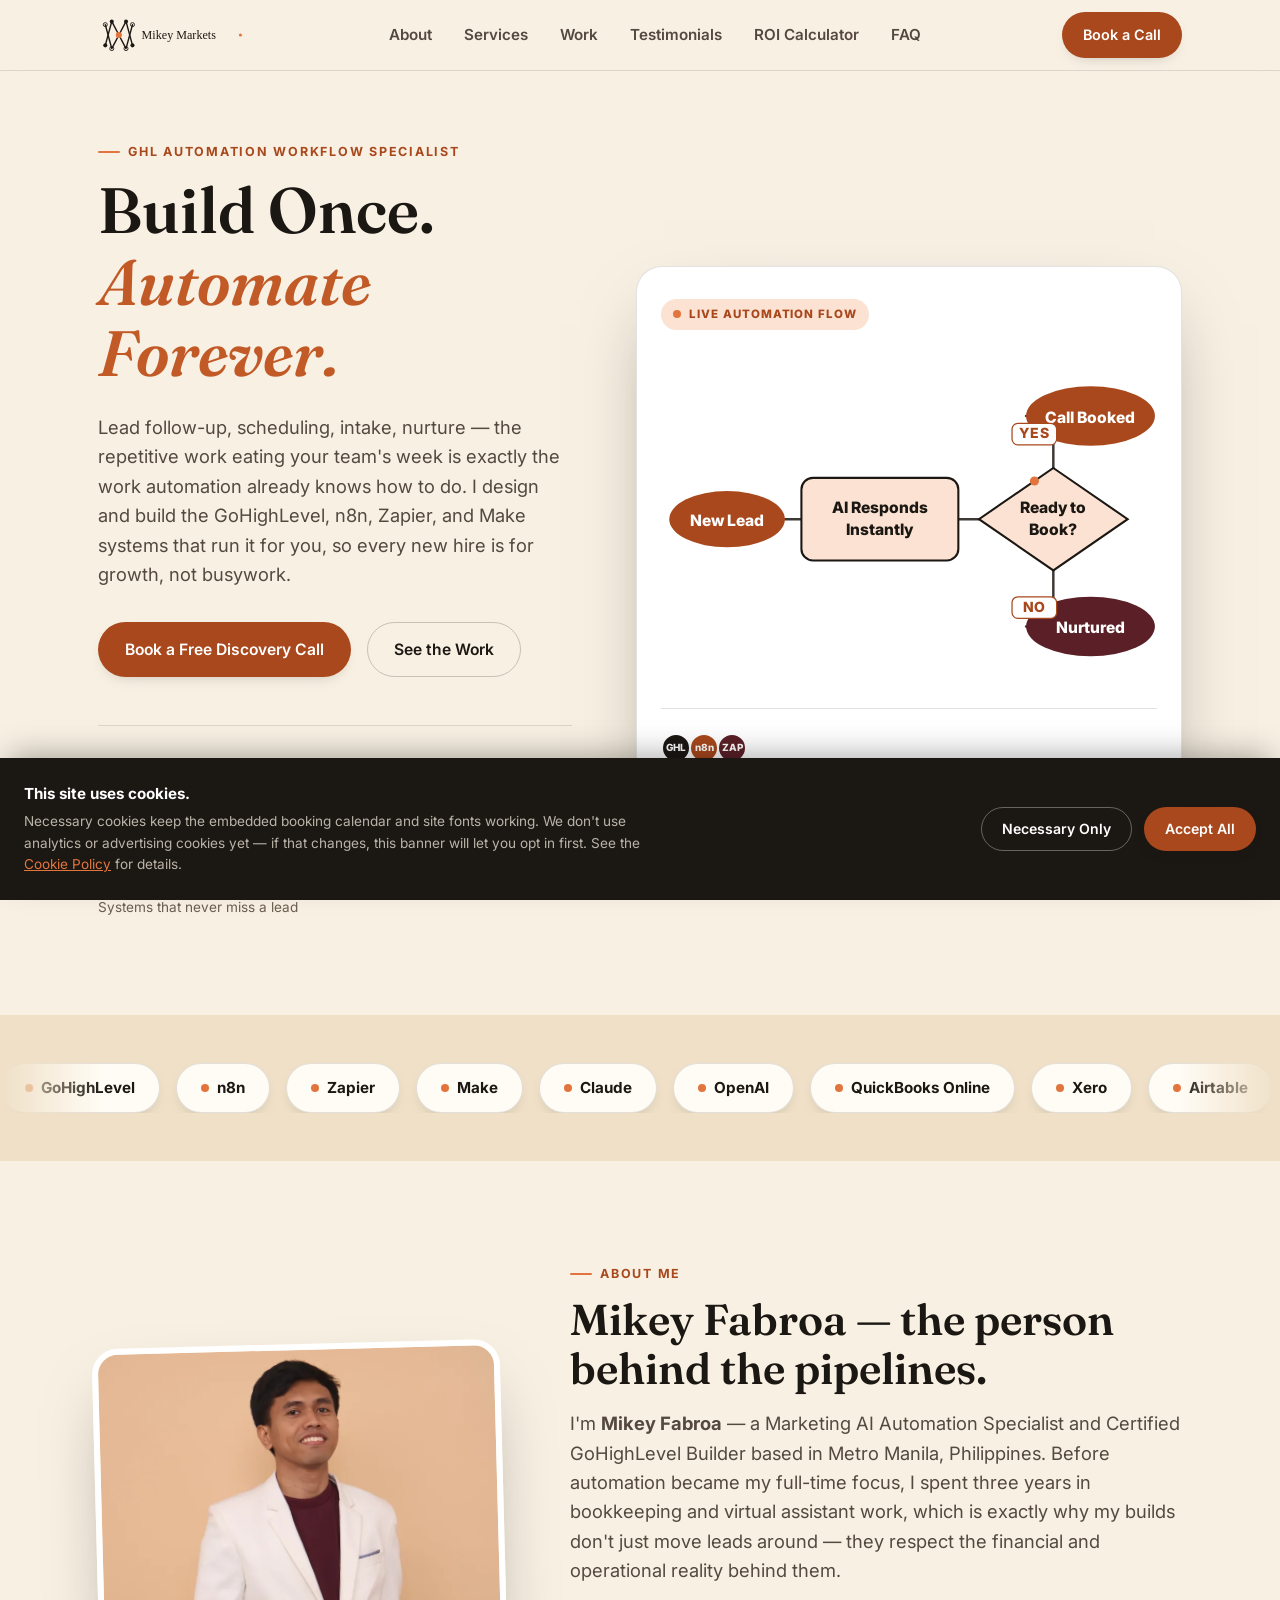
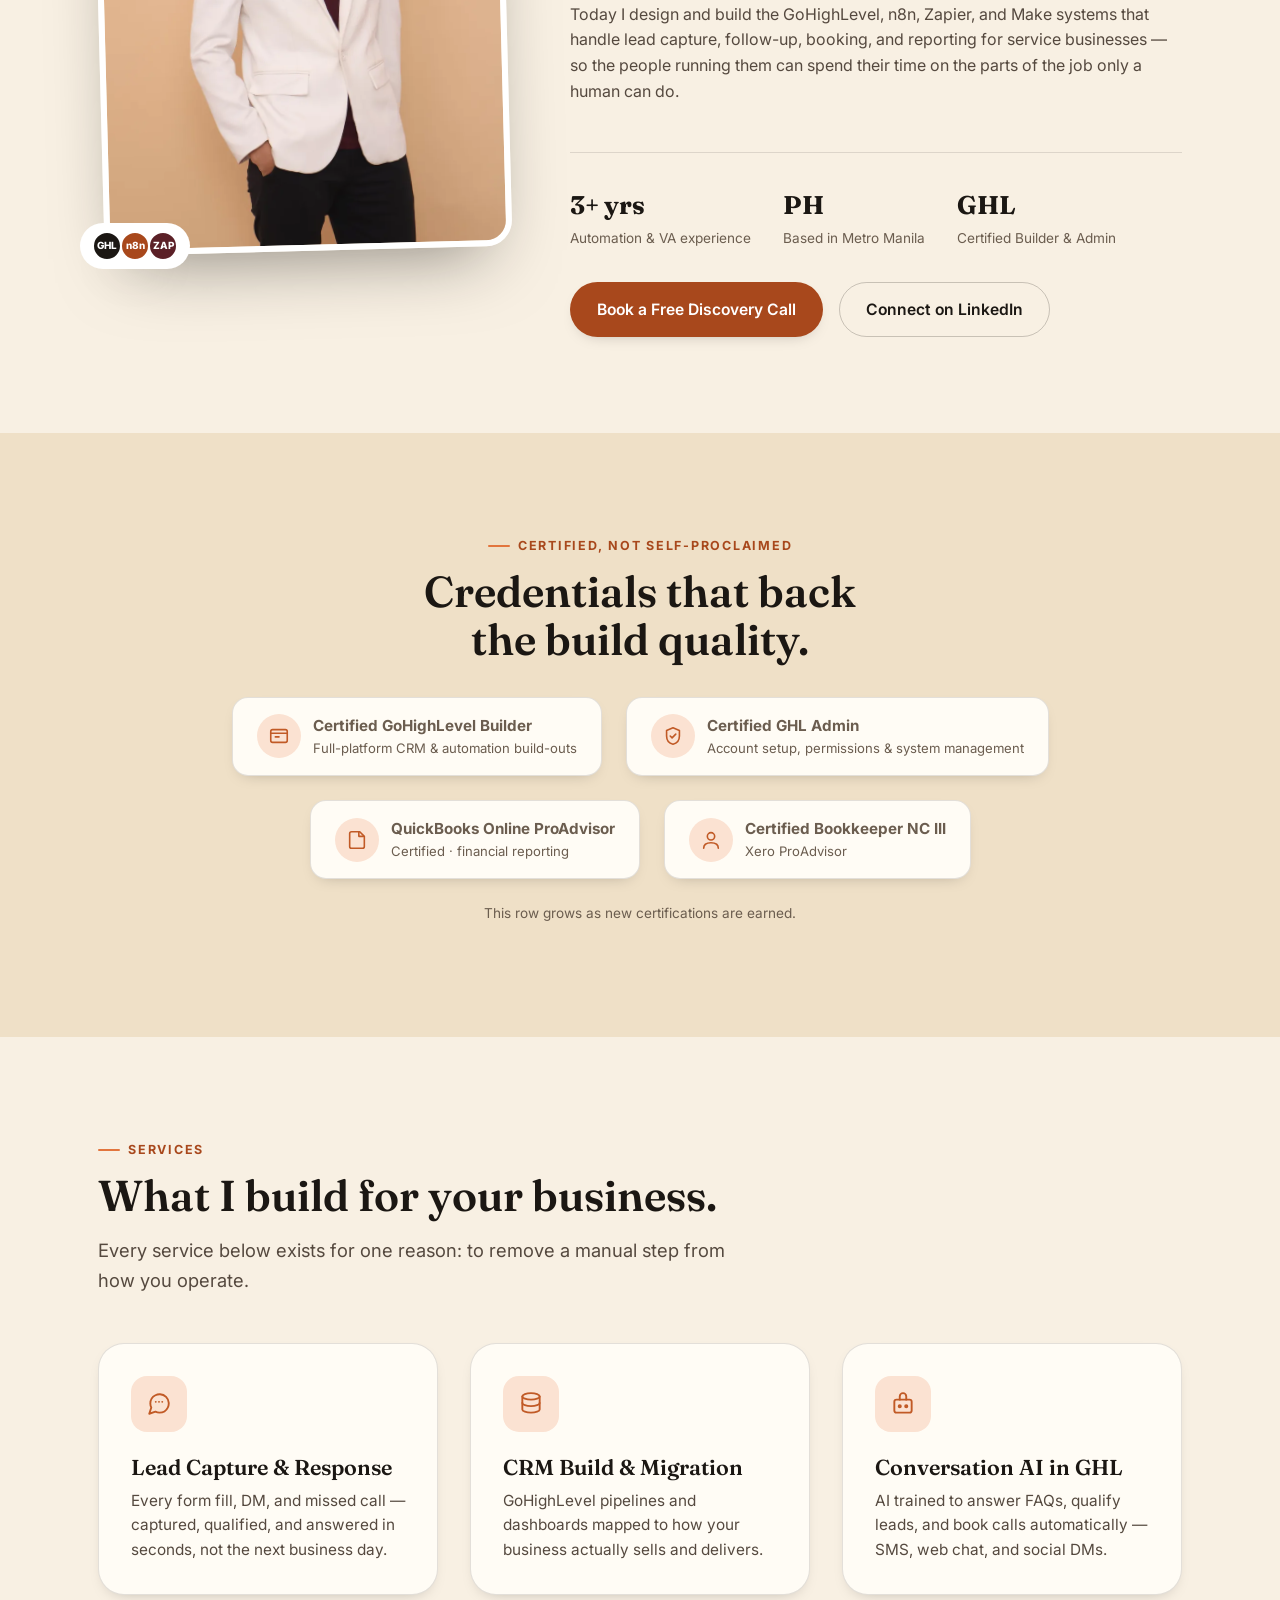
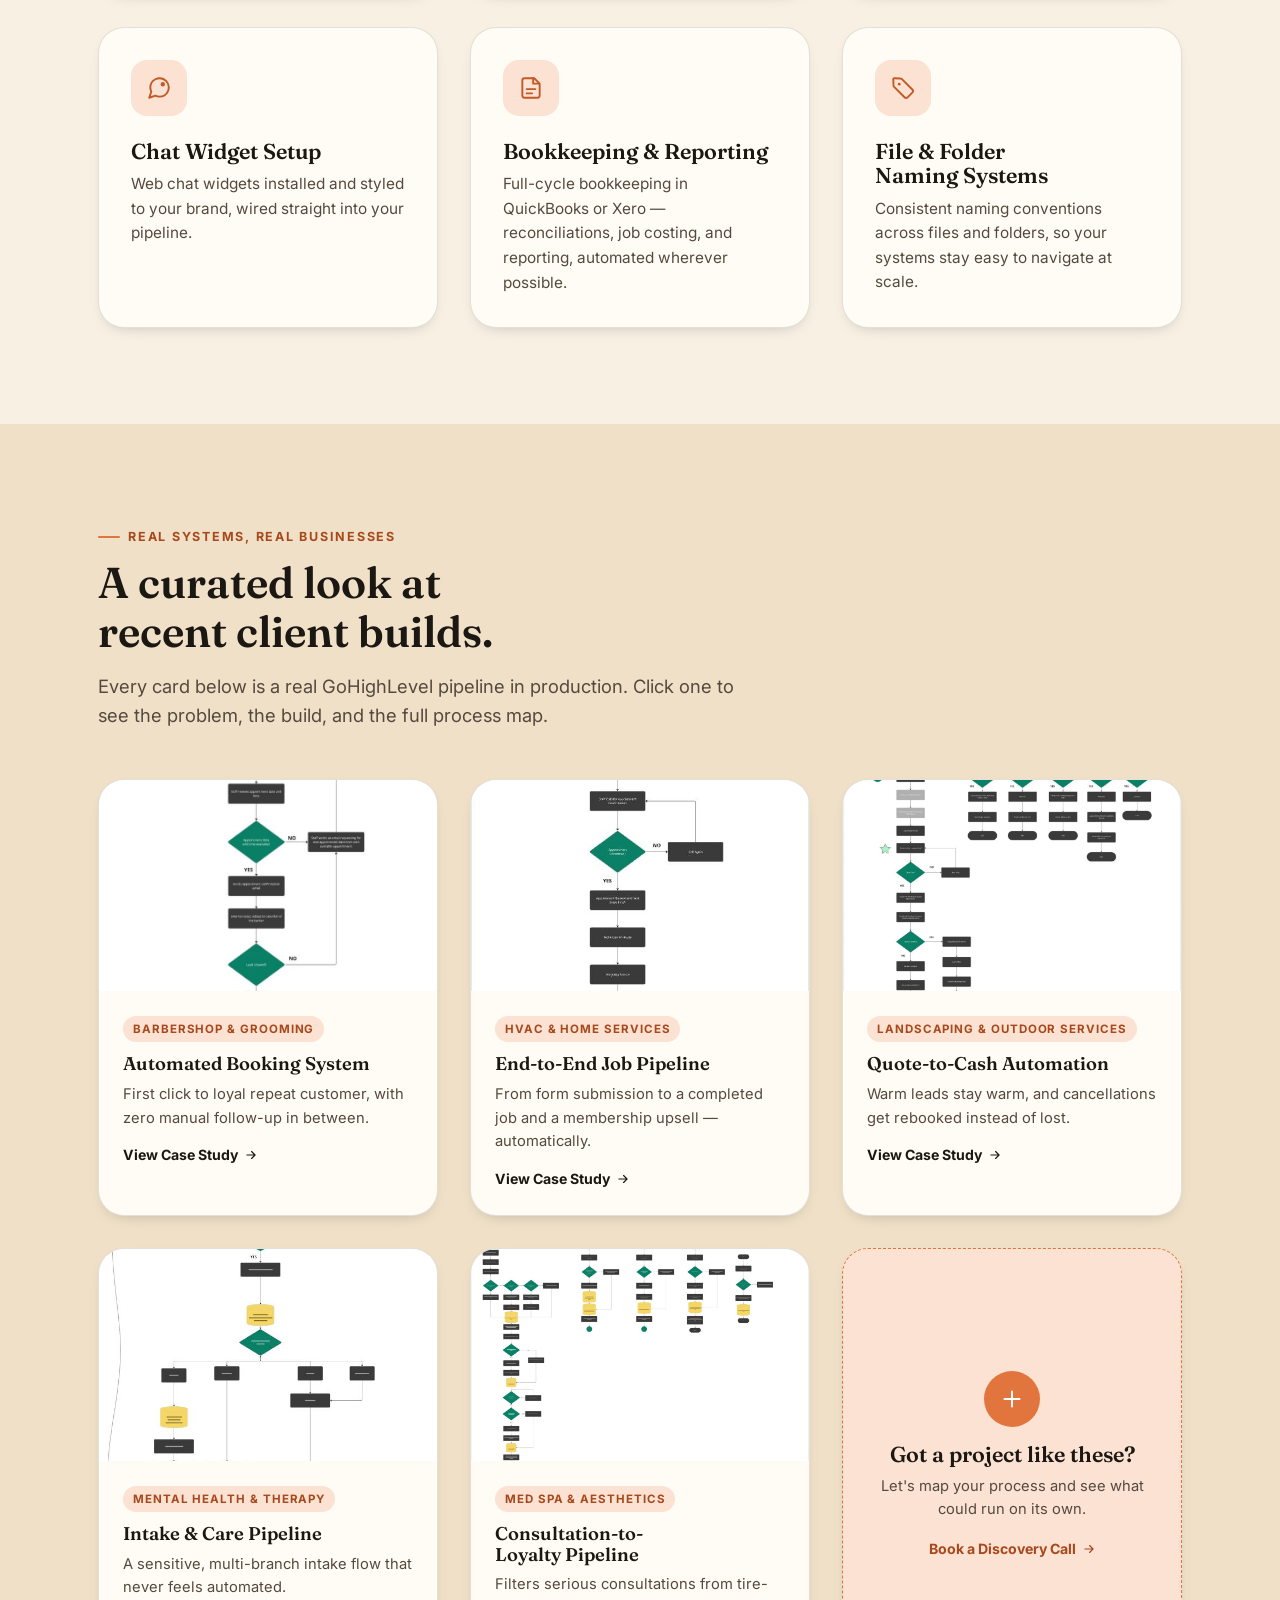
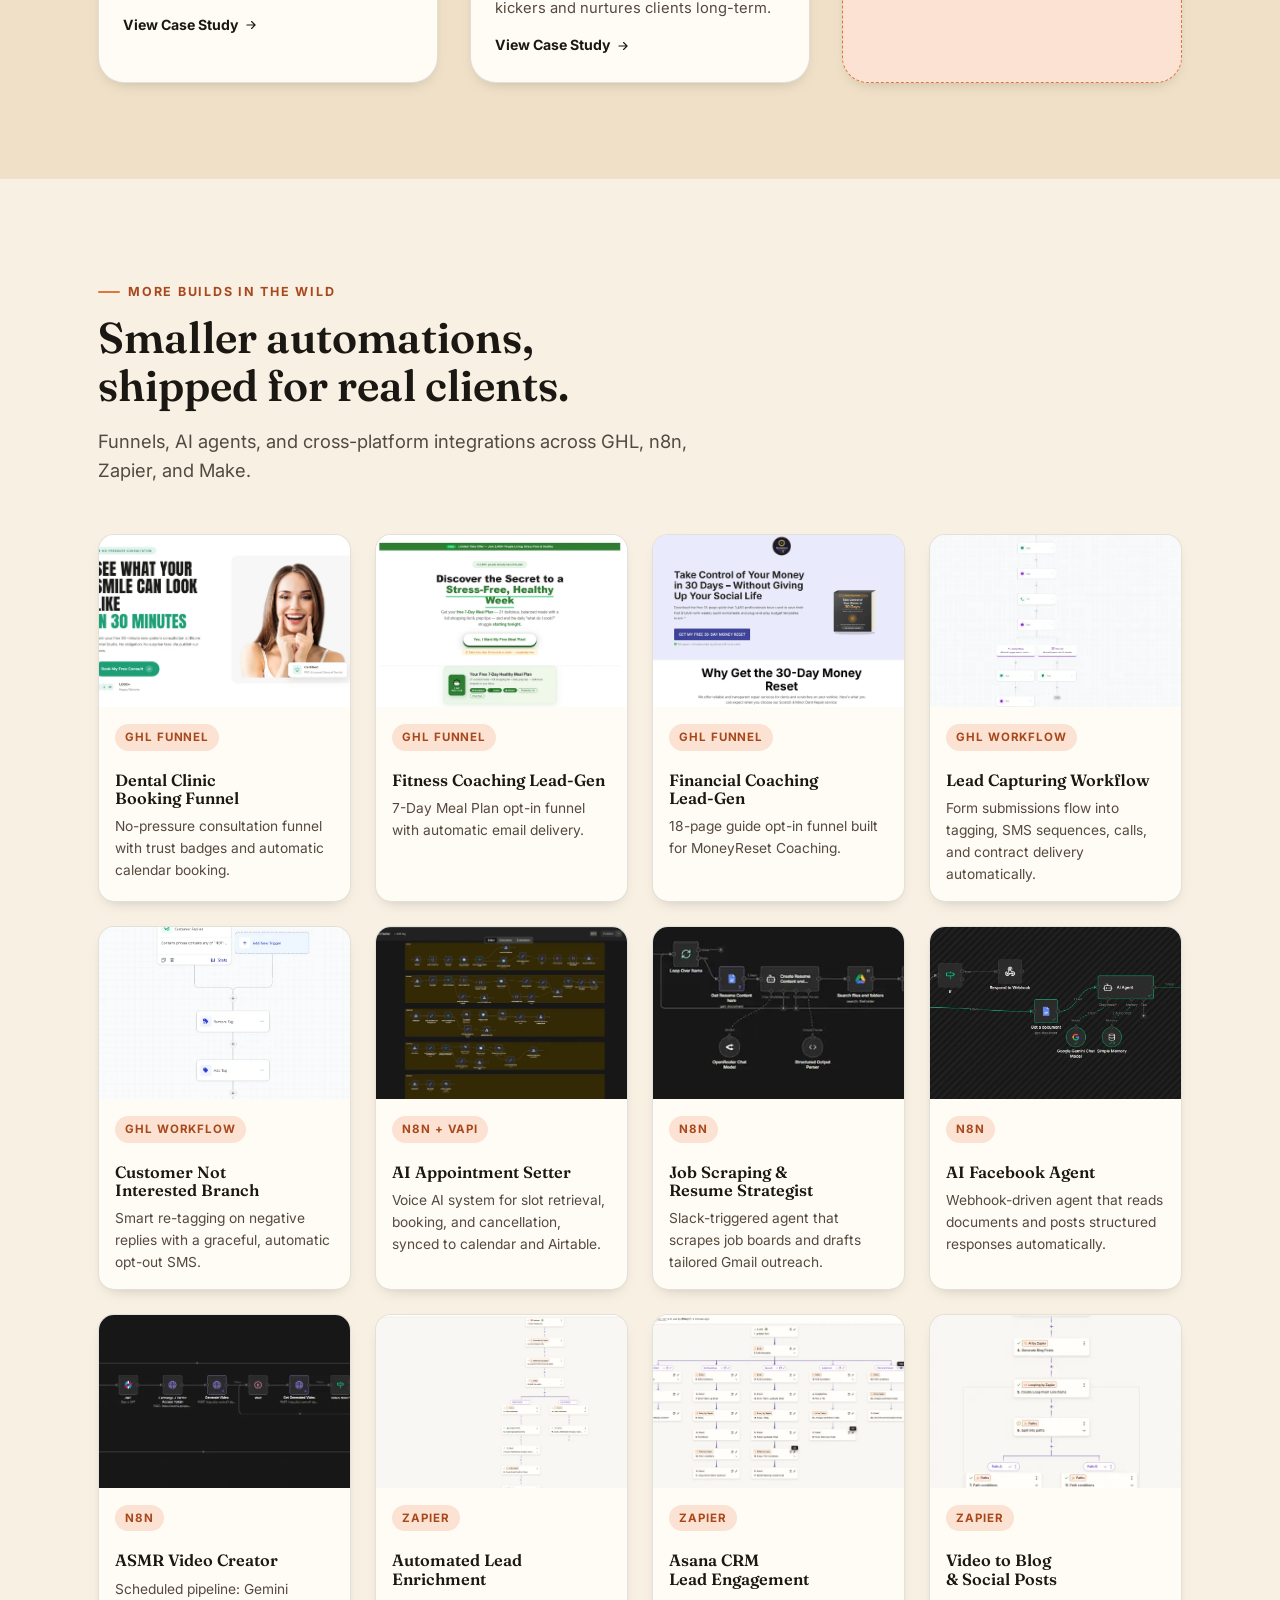
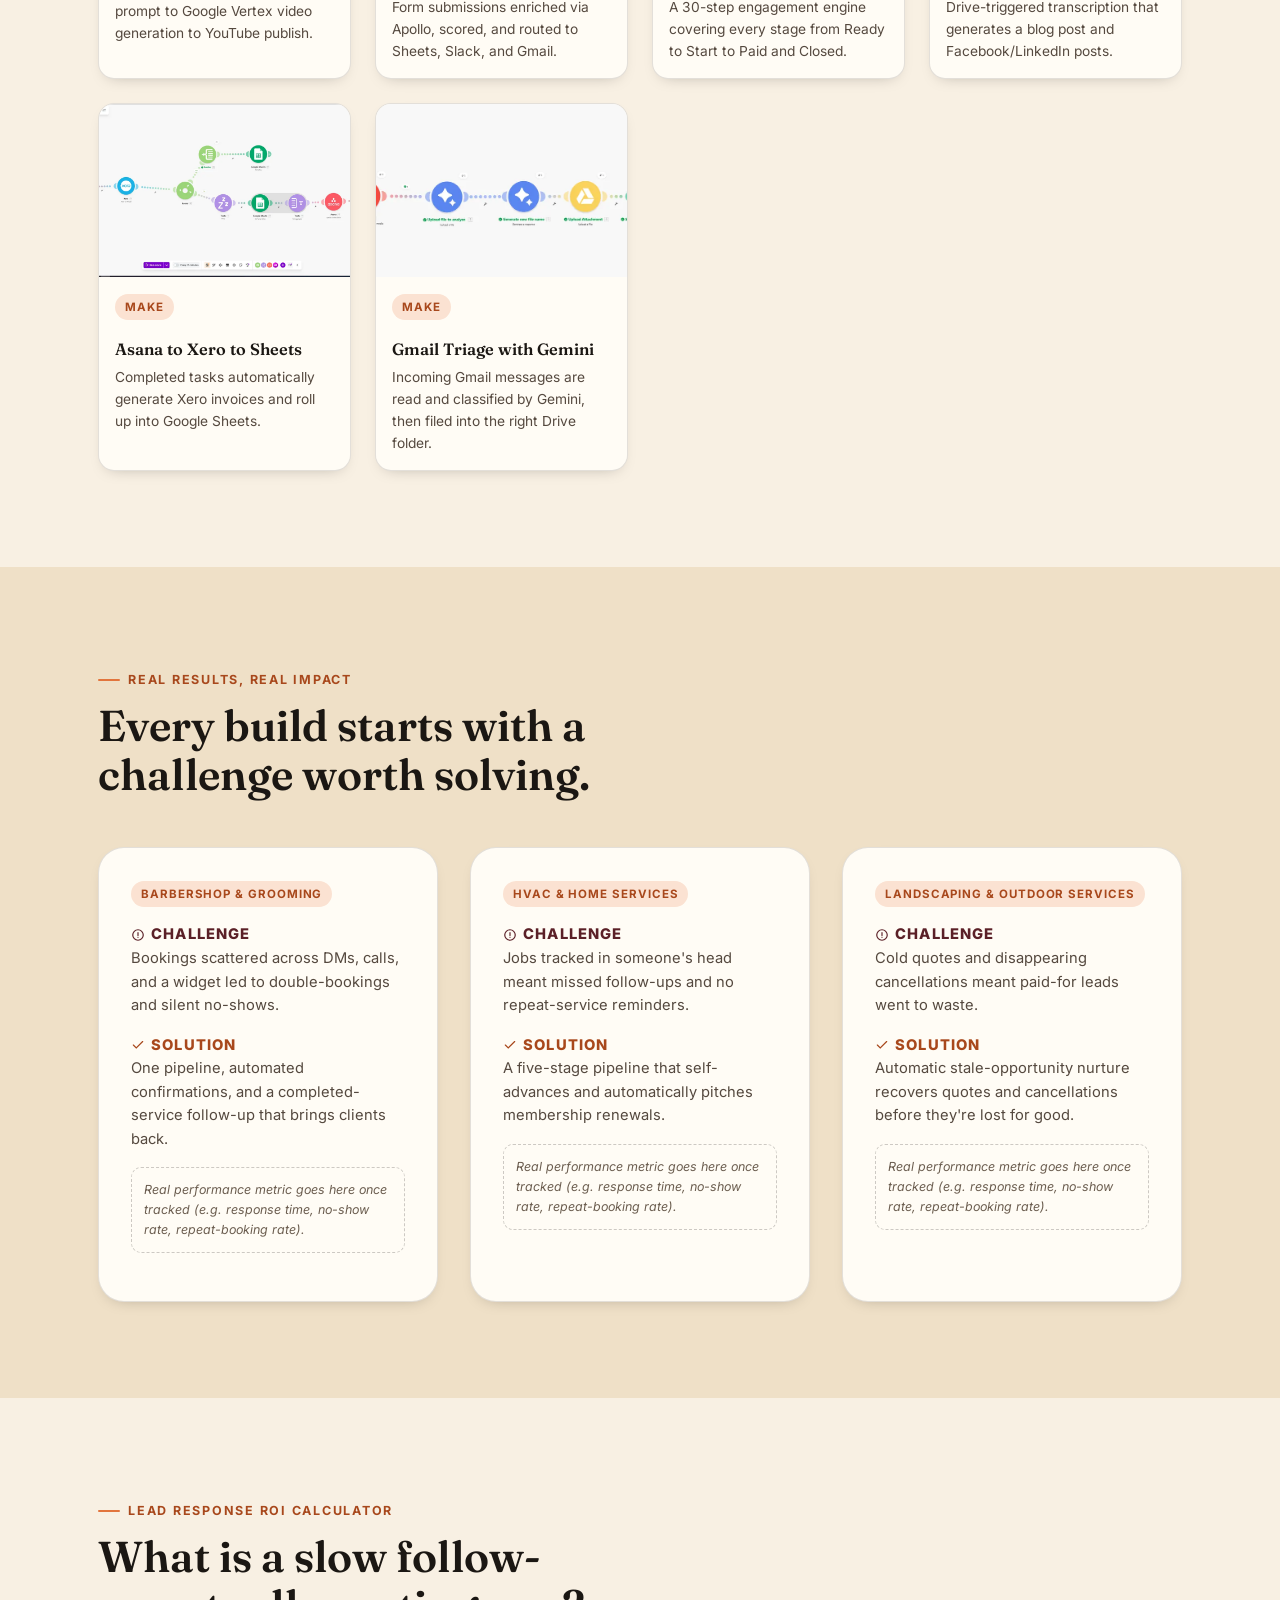
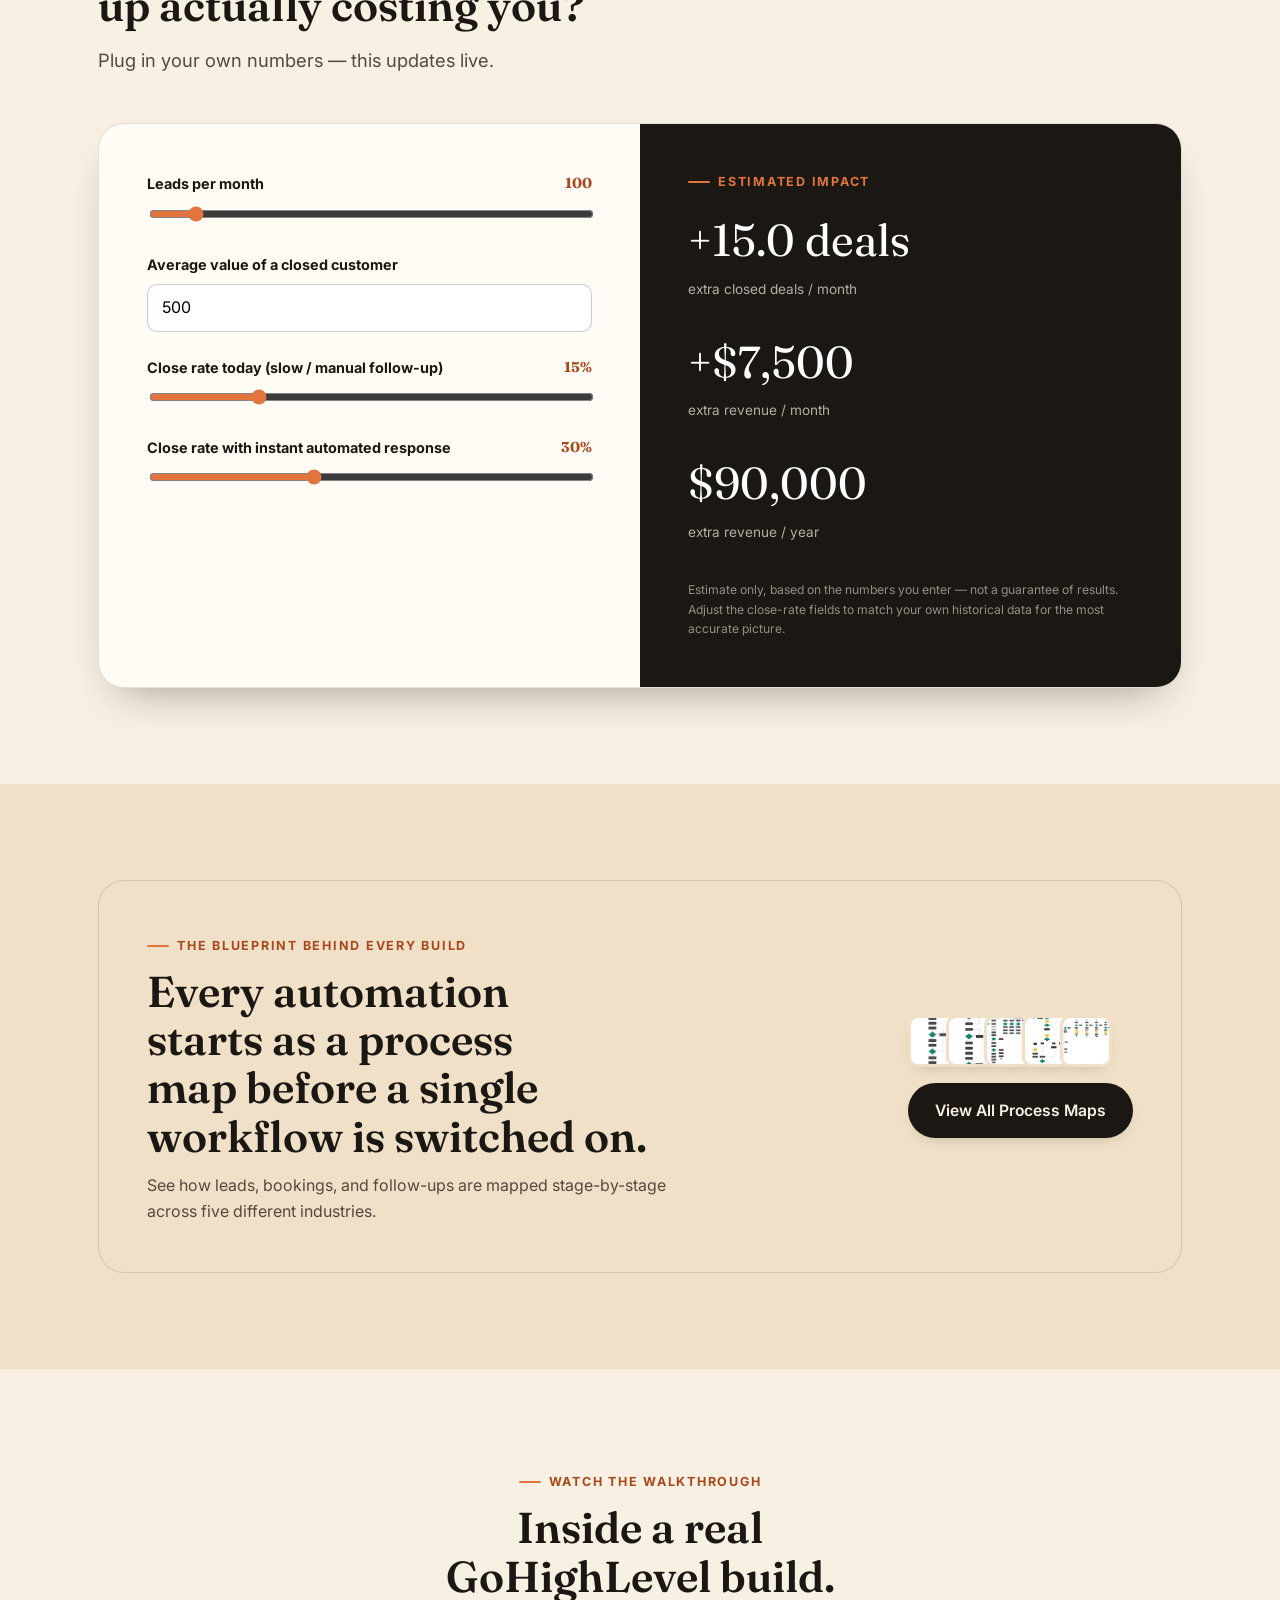
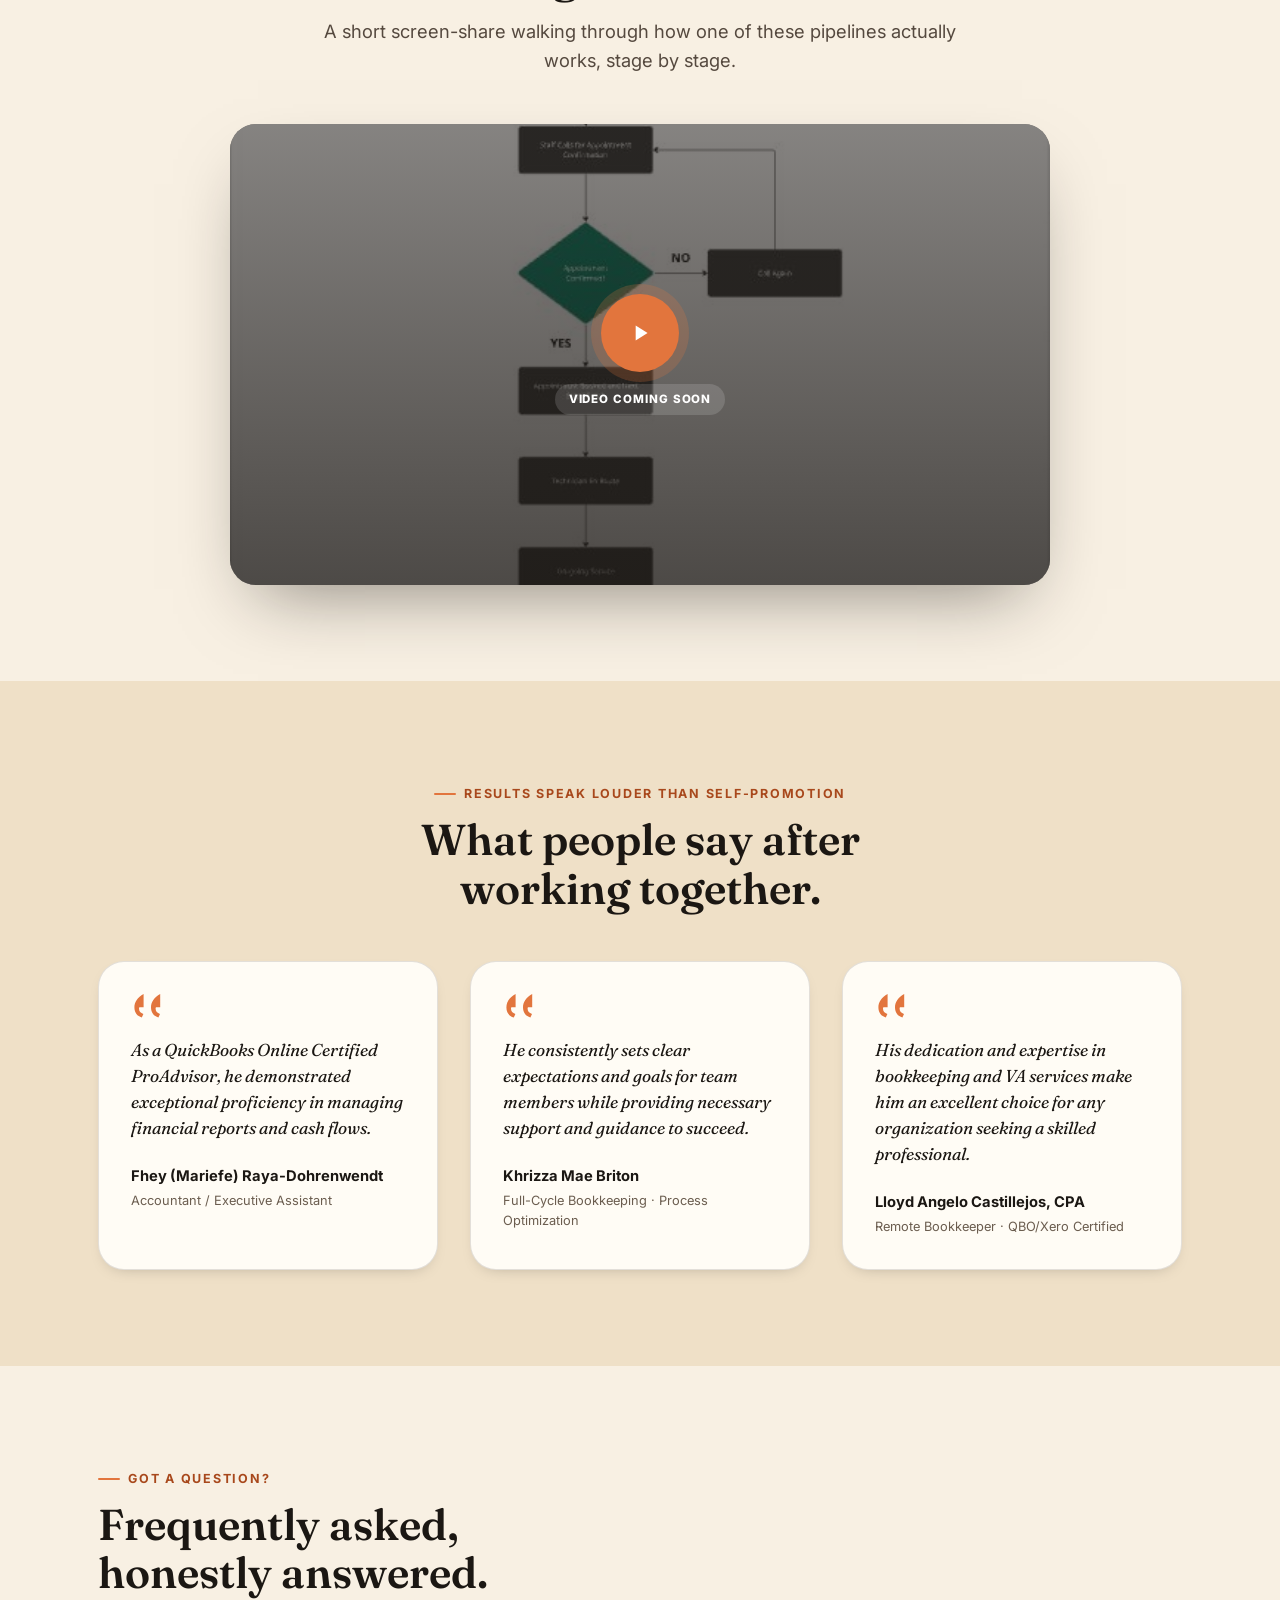
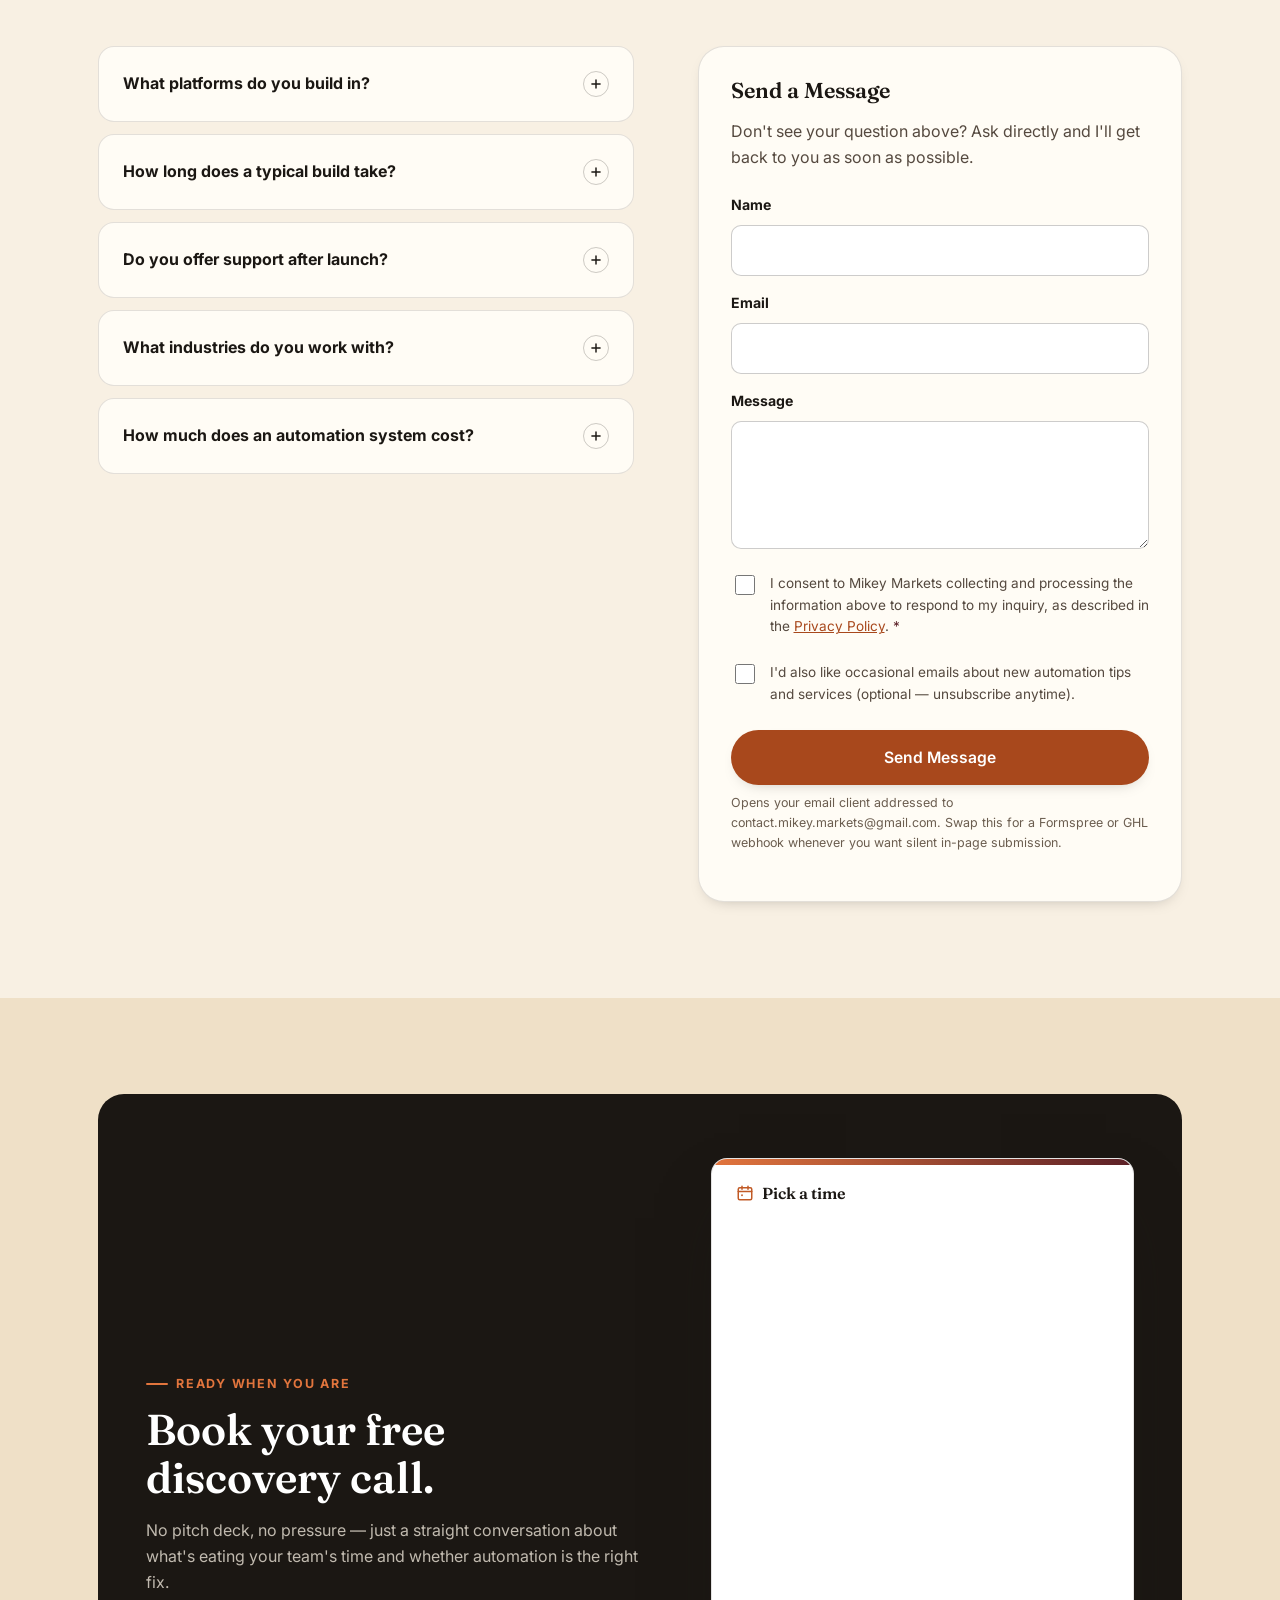
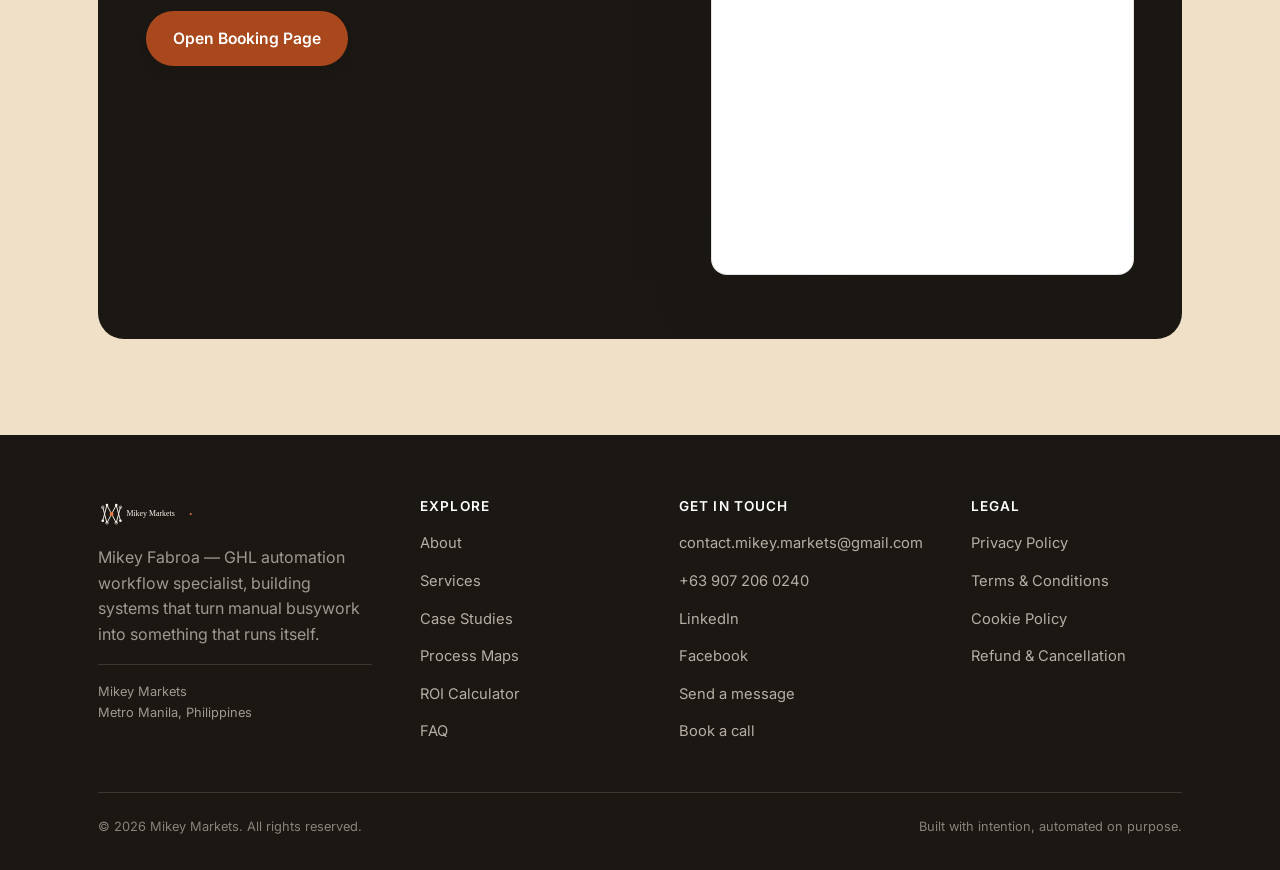
==== index.html @ a89b71cf "Refine hero, about, and services sections - Remove redundant mid-page calendar CTA, keep the final o" ====
<!doctype html>
<html lang="en">
<head>
<meta charset="UTF-8" />
<meta name="viewport" content="width=device-width, initial-scale=1" />
<title>Mikey Fabroa | GHL Automation Workflow Specialist — Mikey Markets</title>
<meta name="description" content="Mikey Fabroa is a Certified GoHighLevel Builder and Marketing AI Automation Specialist based in Metro Manila, Philippines. Through Mikey Markets, he builds GoHighLevel, n8n, Zapier, and Make systems that replace manual lead follow-up, scheduling, and client nurture." />
<meta name="robots" content="index, follow">
<link rel="canonical" href="https://www.mikey.markets/">

<!-- Open Graph / social preview -->
<meta property="og:type" content="profile">
<meta property="og:title" content="Mikey Fabroa — GHL Automation Workflow Specialist">
<meta property="og:description" content="Certified GoHighLevel Builder and Marketing AI Automation Specialist based in Metro Manila, Philippines. Founder of Mikey Markets.">
<meta property="og:url" content="https://www.mikey.markets/">
<meta property="og:image" content="https://www.mikey.markets/assets/img/brand/mikey-profile.webp">
<meta property="profile:first_name" content="Mikey">
<meta property="profile:last_name" content="Fabroa">
<meta name="twitter:card" content="summary_large_image">
<meta name="twitter:title" content="Mikey Fabroa — GHL Automation Workflow Specialist">
<meta name="twitter:description" content="Certified GoHighLevel Builder and Marketing AI Automation Specialist based in Metro Manila, Philippines.">
<meta name="twitter:image" content="https://www.mikey.markets/assets/img/brand/mikey-profile.webp">

<link rel="icon" href="assets/img/brand/favicon.svg" type="image/svg+xml">
<link rel="icon" href="assets/img/brand/favicon-32.png" sizes="32x32">
<link rel="apple-touch-icon" href="assets/img/brand/apple-touch-icon.png">

<link rel="preconnect" href="https://fonts.googleapis.com">
<link rel="preconnect" href="https://fonts.gstatic.com" crossorigin>
<link href="https://fonts.googleapis.com/css2?family=Fraunces:ital,wght@0,500;0,600;0,700;1,500&family=Inter:wght@400;500;600;700;800&display=swap" rel="stylesheet">

<link rel="stylesheet" href="css/styles.css">

<!-- Structured data: tells Google this page IS Mikey Fabroa, the person, not just a
     generic business page — this is what can trigger a knowledge-panel-style result
     when someone searches his name directly. -->
<script type="application/ld+json">
{
  "@context": "https://schema.org",
  "@type": "Person",
  "name": "Mikey Fabroa",
  "alternateName": "Mikey Markets",
  "jobTitle": "GHL Automation Workflow Specialist",
  "description": "Certified GoHighLevel Builder and Marketing AI Automation Specialist building GoHighLevel, n8n, Zapier, and Make automation systems for service businesses.",
  "url": "https://www.mikey.markets/",
  "image": "https://www.mikey.markets/assets/img/brand/mikey-profile.webp",
  "email": "mailto:contact.mikey.markets@gmail.com",
  "telephone": "+63-907-206-0240",
  "address": {
    "@type": "PostalAddress",
    "addressLocality": "Metro Manila",
    "addressCountry": "PH"
  },
  "worksFor": {
    "@type": "Organization",
    "name": "Mikey Markets",
    "url": "https://www.mikey.markets/"
  },
  "sameAs": [
    "https://www.linkedin.com/in/mikey-fabroa-36894a219/",
    "https://www.facebook.com/yekimmikey29"
  ]
}
</script>
</head>
<body>

<!-- ============ HEADER ============ -->
<header class="site-header">
  <div class="container nav">
    <a href="#home" class="brand">
      <img src="assets/img/brand/logo-primary.svg" alt="Mikey Markets">
    </a>
    <ul class="nav-links">
      <li><a href="#about">About</a></li>
      <li><a href="#services">Services</a></li>
      <li><a href="#work">Work</a></li>
      <li><a href="#testimonials">Testimonials</a></li>
      <li><a href="#roi">ROI Calculator</a></li>
      <li><a href="#faq">FAQ</a></li>
    </ul>
    <div class="nav-cta">
      <a href="#book-final" class="btn btn-primary">Book a Call</a>
      <button class="nav-toggle" id="navToggle" aria-expanded="false" aria-controls="mobileNav" aria-label="Toggle menu">
        <svg width="20" height="20" viewBox="0 0 24 24" fill="none" stroke="currentColor" stroke-width="2" stroke-linecap="round"><path d="M3 6h18M3 12h18M3 18h18"/></svg>
      </button>
    </div>
  </div>
  <nav class="mobile-nav container" id="mobileNav">
    <a href="#services">Services</a>
    <a href="#work">Work</a>
    <a href="#process-maps">Process</a>
    <a href="#roi">ROI Calculator</a>
    <a href="#faq">FAQ</a>
  </nav>
</header>

<main id="home">

  <!-- ============ HERO ============ -->
  <section class="hero">
    <div class="container hero-grid">
      <div class="reveal">
        <p class="eyebrow">GHL Automation Workflow Specialist</p>
        <h1>Build Once. <em>Automate Forever.</em></h1>
        <p class="lede">
          Lead follow-up, scheduling, intake, nurture — the repetitive work eating your team's week
          is exactly the work automation already knows how to do. I design and build the GoHighLevel,
          n8n, Zapier, and Make systems that run it for you, so every new hire is for growth, not busywork.
        </p>
        <div class="hero-cta-row">
          <a href="#book-final" class="btn btn-primary">Book a Free Discovery Call</a>
          <a href="#work" class="btn btn-ghost">See the Work</a>
        </div>
        <div class="hero-meta">
          <div class="hero-meta-item"><strong>5+</strong><span>Full CRM systems shipped</span></div>
          <div class="hero-meta-item"><strong>4</strong><span>Platforms mastered daily</span></div>
          <div class="hero-meta-item"><strong>24/7</strong><span>Systems that never miss a lead</span></div>
        </div>
      </div>

      <div class="hero-visual reveal">
        <div class="flow-card" aria-hidden="true">
          <div class="flow-card-label">
            <span class="flow-pulse"></span> Live Automation Flow
          </div>

          <svg class="chart-svg" viewBox="0 0 600 400" fill="none" xmlns="http://www.w3.org/2000/svg" role="img" aria-label="Flowchart: a new lead comes in, AI responds instantly, then either books a call or is added to a nurture sequence.">
            <!-- connectors -->
            <path d="M150,200 L170,200" class="chart-line"/>
            <path d="M360,200 L385,200" class="chart-line"/>
            <path d="M475,138 L475,75 L442,75" class="chart-line"/>
            <path d="M475,262 L475,330 L442,330" class="chart-line"/>

            <!-- start terminal -->
            <ellipse id="nodeStart" cx="80" cy="200" rx="70" ry="34" class="chart-terminal chart-node-pulse"/>
            <text x="80" y="208" class="chart-label chart-label-terminal">New Lead</text>

            <!-- process box -->
            <rect id="nodeBox" x="170" y="150" width="190" height="100" rx="14" class="chart-box chart-node-pulse"/>
            <text x="265" y="193" class="chart-label">AI Responds</text>
            <text x="265" y="219" class="chart-label">Instantly</text>

            <!-- decision diamond -->
            <polygon id="nodeDiamond" points="475,138 565,200 475,262 385,200" class="chart-diamond chart-node-pulse"/>
            <text x="475" y="193" class="chart-label">Ready to</text>
            <text x="475" y="219" class="chart-label">Book?</text>

            <!-- yes branch -->
            <ellipse id="nodeYes" cx="520" cy="75" rx="78" ry="36" class="chart-terminal chart-node-pulse"/>
            <text x="520" y="83" class="chart-label chart-label-terminal">Call Booked</text>

            <!-- no branch -->
            <ellipse id="nodeNo" cx="520" cy="330" rx="78" ry="36" class="chart-terminal-alt chart-node-pulse"/>
            <text x="520" y="338" class="chart-label chart-label-terminal">Nurtured</text>

            <!-- traveling signal: flows New Lead -> AI Responds -> Ready to Book?,
                 then splits down both possible outcomes, looping continuously -->
            <!-- one dot, one continuous journey: New Lead -> AI Responds -> the
                 diamond -> Call Booked (YES) -> back through the diamond -> Nurtured
                 (NO) -> loops back to the start -->
            <circle r="5.5" class="chart-travel-dot">
              <animateMotion dur="9.5s" repeatCount="indefinite" path="M150,200 L385,200 L475,138 L475,75 L442,75 L475,75 L475,138 L475,262 L475,330 L442,330"/>
            </circle>

            <!-- YES/NO branch labels painted last, on their own background chip,
                 so they always sit fully visible on top of the lines and terminals
                 near them instead of being partially painted over. -->
            <rect x="425" y="84" width="54" height="26" rx="7" class="chart-branch-chip"/>
            <text x="452" y="102" class="chart-branch-label">YES</text>
            <rect x="425" y="294" width="54" height="26" rx="7" class="chart-branch-chip"/>
            <text x="452" y="312" class="chart-branch-label">NO</text>
          </svg>

          <div class="flow-card-tools">
            <span class="tool-dot" style="background:#1B1713;">GHL</span>
            <span class="tool-dot" style="background:#A8481C;">n8n</span>
            <span class="tool-dot" style="background:#5B2027;">ZAP</span>
          </div>
        </div>
      </div>
    </div>
  </section>

  <!-- ============ TOOLS MARQUEE ============ -->
  <section class="section-pad alt-band" style="padding-block: var(--space-7);" id="tools">
    <div class="marquee-wrap">
      <div class="marquee-track" id="marqueeTrack">
        <!-- duplicated in JS for seamless loop -->
      </div>
    </div>
  </section>

  <!-- ============ ABOUT ME ============ -->
  <section class="section-pad" id="about">
    <div class="container hero-grid">
      <div class="hero-visual reveal">
        <div class="hero-photo-card">
          <img src="assets/img/brand/mikey-profile.webp" alt="Portrait of Mikey Fabroa, founder of Mikey Markets">
        </div>
        <div class="hero-tool-strip" aria-hidden="true">
          <span class="tool-dot" style="background:#1B1713;">GHL</span>
          <span class="tool-dot" style="background:#A8481C;">n8n</span>
          <span class="tool-dot" style="background:#5B2027;">ZAP</span>
        </div>
      </div>

      <div class="reveal">
        <p class="eyebrow">About Me</p>
        <h2>Mikey Fabroa — the person behind the pipelines.</h2>
        <p class="lede">
          I'm <strong>Mikey Fabroa</strong> — a Marketing AI Automation Specialist and Certified GoHighLevel
          Builder based in Metro Manila, Philippines. Before automation became my full-time focus, I spent
          three years in bookkeeping and virtual assistant work, which is exactly why my builds don't just
          move leads around — they respect the financial and operational reality behind them.
        </p>
        <p>
          Today I design and build the GoHighLevel, n8n, Zapier, and Make systems that handle lead capture,
          follow-up, booking, and reporting for service businesses — so the people running them can spend
          their time on the parts of the job only a human can do.
        </p>
        <div class="hero-meta">
          <div class="hero-meta-item"><strong>3+ yrs</strong><span>Automation &amp; VA experience</span></div>
          <div class="hero-meta-item"><strong>PH</strong><span>Based in Metro Manila</span></div>
          <div class="hero-meta-item"><strong>GHL</strong><span>Certified Builder &amp; Admin</span></div>
        </div>
        <div class="hero-cta-row">
          <a href="#book-final" class="btn btn-primary">Book a Free Discovery Call</a>
          <a href="https://www.linkedin.com/in/mikey-fabroa-36894a219" target="_blank" rel="noopener" class="btn btn-ghost">Connect on LinkedIn</a>
        </div>
      </div>
    </div>
  </section>

  <!-- ============ CERTIFICATIONS ============ -->
  <section class="section-pad alt-band cert-strip" id="certifications">
    <div class="container">
      <div class="section-head center">
        <p class="eyebrow" style="justify-content:center;">Certified, Not Self-Proclaimed</p>
        <h2>Credentials that back the build quality.</h2>
      </div>
      <div class="cert-row reveal">
        <div class="cert-badge">
          <span class="icon-wrap">
            <svg width="22" height="22" viewBox="0 0 24 24" fill="none" stroke="currentColor" stroke-width="1.75" stroke-linecap="round" stroke-linejoin="round"><rect x="3" y="5" width="18" height="14" rx="2"/><path d="M3 9h18M8 13h4"/></svg>
          </span>
          <span>
            <strong>Certified GoHighLevel Builder</strong>
            <span>Full-platform CRM &amp; automation build-outs</span>
          </span>
        </div>
        <div class="cert-badge">
          <span class="icon-wrap">
            <svg width="22" height="22" viewBox="0 0 24 24" fill="none" stroke="currentColor" stroke-width="1.75" stroke-linecap="round" stroke-linejoin="round"><path d="M12 3l7 3v6c0 4.5-3 8-7 9-4-1-7-4.5-7-9V6z"/><path d="M9 12l2 2 4-4"/></svg>
          </span>
          <span>
            <strong>Certified GHL Admin</strong>
            <span>Account setup, permissions &amp; system management</span>
          </span>
        </div>
        <div class="cert-badge">
          <span class="icon-wrap">
            <svg width="22" height="22" viewBox="0 0 24 24" fill="none" stroke="currentColor" stroke-width="1.75" stroke-linecap="round" stroke-linejoin="round"><path d="M4 19V5a2 2 0 0 1 2-2h9l5 5v11a2 2 0 0 1-2 2H6a2 2 0 0 1-2-2z"/><path d="M14 3v5h5"/></svg>
          </span>
          <span>
            <strong>QuickBooks Online ProAdvisor</strong>
            <span>Certified · financial reporting</span>
          </span>
        </div>
        <div class="cert-badge">
          <span class="icon-wrap">
            <svg width="22" height="22" viewBox="0 0 24 24" fill="none" stroke="currentColor" stroke-width="1.75" stroke-linecap="round" stroke-linejoin="round"><circle cx="12" cy="8" r="4"/><path d="M4 21c0-4 3.6-6 8-6s8 2 8 6"/></svg>
          </span>
          <span>
            <strong>Certified Bookkeeper NC III</strong>
            <span>Xero ProAdvisor</span>
          </span>
        </div>
      </div>
      <p class="cert-note">This row grows as new certifications are earned.</p>
    </div>
  </section>

  <!-- ============ SERVICES ============ -->
  <section class="section-pad" id="services">
    <div class="container">
      <div class="section-head">
        <p class="eyebrow">Services</p>
        <h2>What I build for your business.</h2>
        <p class="lede">Every service below exists for one reason: to remove a manual step from how you operate.</p>
      </div>
      <div class="service-grid">
        <article class="service-card reveal">
          <span class="service-icon">
            <svg width="26" height="26" viewBox="0 0 24 24" fill="none" stroke="currentColor" stroke-width="1.75" stroke-linecap="round" stroke-linejoin="round"><path d="M21 11.5a8.38 8.38 0 0 1-.9 3.8 8.5 8.5 0 0 1-7.6 4.7 8.38 8.38 0 0 1-3.8-.9L3 21l1.9-5.7a8.38 8.38 0 0 1-.9-3.8 8.5 8.5 0 0 1 4.7-7.6 8.38 8.38 0 0 1 3.8-.9h.5a8.48 8.48 0 0 1 8 8v.5z"/><path d="M9 10h.01M12 10h.01M15 10h.01"/></svg>
          </span>
          <h3>Lead Capture &amp; Response</h3>
          <p>Every form fill, DM, and missed call — captured, qualified, and answered in seconds, not the next business day.</p>
        </article>
        <article class="service-card reveal">
          <span class="service-icon">
            <svg width="26" height="26" viewBox="0 0 24 24" fill="none" stroke="currentColor" stroke-width="1.75" stroke-linecap="round" stroke-linejoin="round"><ellipse cx="12" cy="5" rx="8" ry="3"/><path d="M4 5v6c0 1.7 3.6 3 8 3s8-1.3 8-3V5"/><path d="M4 11v6c0 1.7 3.6 3 8 3s8-1.3 8-3v-6"/></svg>
          </span>
          <h3>CRM Build &amp; Migration</h3>
          <p>GoHighLevel pipelines and dashboards mapped to how your business actually sells and delivers.</p>
        </article>
        <article class="service-card reveal">
          <span class="service-icon">
            <svg width="26" height="26" viewBox="0 0 24 24" fill="none" stroke="currentColor" stroke-width="1.75" stroke-linecap="round" stroke-linejoin="round"><rect x="4" y="8" width="16" height="12" rx="2"/><path d="M9 8V5a3 3 0 0 1 6 0v3"/><circle cx="9" cy="14" r="1"/><circle cx="15" cy="14" r="1"/></svg>
          </span>
          <h3>Conversation AI in GHL</h3>
          <p>AI trained to answer FAQs, qualify leads, and book calls automatically — SMS, web chat, and social DMs.</p>
        </article>
        <article class="service-card reveal">
          <span class="service-icon">
            <svg width="26" height="26" viewBox="0 0 24 24" fill="none" stroke="currentColor" stroke-width="1.75" stroke-linecap="round" stroke-linejoin="round"><path d="M21 11.5a8.38 8.38 0 0 1-.9 3.8 8.5 8.5 0 0 1-7.6 4.7 8.38 8.38 0 0 1-3.8-.9L3 21l1.9-5.7a8.38 8.38 0 0 1-.9-3.8 8.5 8.5 0 0 1 4.7-7.6 8.38 8.38 0 0 1 3.8-.9h.5a8.48 8.48 0 0 1 8 8v.5z"/><circle cx="15.5" cy="8.5" r="2" fill="currentColor" stroke="none"/></svg>
          </span>
          <h3>Chat Widget Setup</h3>
          <p>Web chat widgets installed and styled to your brand, wired straight into your pipeline.</p>
        </article>
        <article class="service-card reveal">
          <span class="service-icon">
            <svg width="26" height="26" viewBox="0 0 24 24" fill="none" stroke="currentColor" stroke-width="1.75" stroke-linecap="round" stroke-linejoin="round"><path d="M4 19V5a2 2 0 0 1 2-2h9l5 5v11a2 2 0 0 1-2 2H6a2 2 0 0 1-2-2z"/><path d="M14 3v5h5M8 13h8M8 17h5"/></svg>
          </span>
          <h3>Bookkeeping &amp; Reporting</h3>
          <p>Full-cycle bookkeeping in QuickBooks or Xero — reconciliations, job costing, and reporting, automated wherever possible.</p>
        </article>
        <article class="service-card reveal">
          <span class="service-icon">
            <svg width="26" height="26" viewBox="0 0 24 24" fill="none" stroke="currentColor" stroke-width="1.75" stroke-linecap="round" stroke-linejoin="round"><path d="M20.59 13.41L11 3.83A2 2 0 0 0 9.59 3.24L4 3a1 1 0 0 0-1 1l.24 5.59a2 2 0 0 0 .59 1.41l9.58 9.58a2 2 0 0 0 2.83 0l4.35-4.35a2 2 0 0 0 0-2.82z"/><circle cx="8.5" cy="8.5" r="1.25" fill="currentColor" stroke="none"/></svg>
          </span>
          <h3>File &amp; Folder Naming Systems</h3>
          <p>Consistent naming conventions across files and folders, so your systems stay easy to navigate at scale.</p>
        </article>
      </div>
    </div>
  </section>

  <!-- ============ CASE STUDIES ============ -->
  <section class="section-pad alt-band" id="work">
    <div class="container">
      <div class="section-head">
        <p class="eyebrow">Real Systems, Real Businesses</p>
        <h2>A curated look at recent client builds.</h2>
        <p class="lede">Every card below is a real GoHighLevel pipeline in production. Click one to see the problem, the build, and the full process map.</p>
      </div>
      <div class="case-grid" id="caseGrid"><!-- injected by JS --></div>
    </div>
  </section>

  <!-- ============ MORE AUTOMATIONS ============ -->
  <section class="section-pad" id="more-work">
    <div class="container">
      <div class="section-head">
        <p class="eyebrow">More Builds In The Wild</p>
        <h2>Smaller automations, shipped for real clients.</h2>
        <p class="lede">Funnels, AI agents, and cross-platform integrations across GHL, n8n, Zapier, and Make.</p>
      </div>
      <div class="auto-grid" id="automationsGrid"><!-- injected by JS --></div>
    </div>
  </section>

  <!-- ============ RESULTS ============ -->
  <section class="section-pad alt-band" id="results">
    <div class="container">
      <div class="section-head">
        <p class="eyebrow">Real Results, Real Impact</p>
        <h2>Every build starts with a challenge worth solving.</h2>
      </div>
      <div class="results-grid" id="resultsGrid"><!-- injected by JS --></div>
    </div>
  </section>

  <!-- ============ ROI CALCULATOR ============ -->
  <section class="section-pad" id="roi">
    <div class="container">
      <div class="section-head">
        <p class="eyebrow">Lead Response ROI Calculator</p>
        <h2>What is a slow follow-up actually costing you?</h2>
        <p class="lede">Plug in your own numbers — this updates live.</p>
      </div>
      <div class="roi-panel reveal">
        <div class="roi-inputs">
          <div class="roi-field">
            <label for="roiLeads">Leads per month <output id="roiLeadsOut">100</output></label>
            <input type="range" id="roiLeads" min="10" max="1000" step="10" value="100">
          </div>
          <div class="roi-field">
            <label for="roiValue">Average value of a closed customer</label>
            <input type="number" id="roiValue" min="0" step="10" value="500">
          </div>
          <div class="roi-field">
            <label for="roiSlow">Close rate today (slow / manual follow-up) <output id="roiSlowOut">15%</output></label>
            <input type="range" id="roiSlow" min="1" max="60" step="1" value="15">
          </div>
          <div class="roi-field">
            <label for="roiFast">Close rate with instant automated response <output id="roiFastOut">30%</output></label>
            <input type="range" id="roiFast" min="1" max="80" step="1" value="30">
          </div>
        </div>
        <div class="roi-results">
          <p class="eyebrow">Estimated Impact</p>
          <div class="roi-stat">
            <span class="value" id="roiDeals">+7 deals</span>
            <span class="label">extra closed deals / month</span>
          </div>
          <div class="roi-stat">
            <span class="value" id="roiRevenue">+$3,750</span>
            <span class="label">extra revenue / month</span>
          </div>
          <div class="roi-stat">
            <span class="value" id="roiYear">$45,000</span>
            <span class="label">extra revenue / year</span>
          </div>
          <p class="roi-disclaimer">Estimate only, based on the numbers you enter — not a guarantee of results. Adjust the close-rate fields to match your own historical data for the most accurate picture.</p>
        </div>
      </div>
    </div>
  </section>

  <!-- ============ PROCESS MAPS ============ -->
  <section class="section-pad alt-band" id="process-maps">
    <div class="container">
      <div class="process-cta reveal">
        <div class="process-cta-text">
          <p class="eyebrow">The Blueprint Behind Every Build</p>
          <h2 style="margin-bottom: var(--space-3);">Every automation starts as a process map before a single workflow is switched on.</h2>
          <p style="margin-bottom:0;">See how leads, bookings, and follow-ups are mapped stage-by-stage across five different industries.</p>
        </div>
        <div>
          <div class="process-thumbs" aria-hidden="true">
            <img src="assets/img/case-studies/barbershop/process-map.jpg" alt="">
            <img src="assets/img/case-studies/hvac/process-map.jpg" alt="">
            <img src="assets/img/case-studies/landscaping/process-map.jpg" alt="">
            <img src="assets/img/case-studies/psych-clinic/process-map.jpg" alt="">
            <img src="assets/img/case-studies/med-spa/process-map.jpg" alt="">
          </div>
          <button class="btn btn-dark" style="margin-top: var(--space-4);" id="openProcessGallery">View All Process Maps</button>
        </div>
      </div>
    </div>
  </section>

  <!-- ============ LOOM VIDEO ============ -->
  <section class="section-pad" id="loom">
    <div class="container">
      <div class="section-head center">
        <p class="eyebrow" style="justify-content:center;">Watch The Walkthrough</p>
        <h2>Inside a real GoHighLevel build.</h2>
        <p class="lede">A short screen-share walking through how one of these pipelines actually works, stage by stage.</p>
      </div>
      <div class="video-card reveal" style="max-width:820px;margin-inline:auto;">
        <img src="assets/img/case-studies/hvac/process-map.jpg" alt="" aria-hidden="true">
        <button class="play-btn" id="playLoom" aria-label="Play walkthrough video (coming soon)">
          <span class="play-circle">
            <svg width="26" height="26" viewBox="0 0 24 24" fill="#fff"><path d="M8 5v14l11-7z"/></svg>
          </span>
          <span class="coming-soon-badge">Video coming soon</span>
        </button>
      </div>
      <!-- TODO: replace the block above with a real Loom embed once the recording is ready, e.g.
           <iframe src="https://www.loom.com/embed/<id>" allowfullscreen></iframe> -->
    </div>
  </section>

  <!-- ============ TESTIMONIALS ============ -->
  <section class="section-pad alt-band" id="testimonials">
    <div class="container">
      <div class="section-head center">
        <p class="eyebrow" style="justify-content:center;">Results Speak Louder Than Self-Promotion</p>
        <h2>What people say after working together.</h2>
      </div>
      <div class="testimonial-grid" id="testimonialsGrid"><!-- injected by JS --></div>
    </div>
  </section>

  <!-- ============ FAQ + CONTACT ============ -->
  <section class="section-pad" id="faq">
    <div class="container">
      <div class="section-head">
        <p class="eyebrow">Got A Question?</p>
        <h2>Frequently asked, honestly answered.</h2>
      </div>
      <div class="faq-grid">
        <div class="faq-list reveal">
          <details class="faq-item">
            <summary>What platforms do you build in?<span class="plus"><svg width="14" height="14" viewBox="0 0 24 24" fill="none" stroke="currentColor" stroke-width="2.5" stroke-linecap="round"><path d="M12 5v14M5 12h14"/></svg></span></summary>
            <p>Mostly GoHighLevel for CRM and pipelines, with n8n, Zapier, and Make handling the automation layer between your tools — email, SMS, calendars, spreadsheets, and AI agents.</p>
          </details>
          <details class="faq-item">
            <summary>How long does a typical build take?<span class="plus"><svg width="14" height="14" viewBox="0 0 24 24" fill="none" stroke="currentColor" stroke-width="2.5" stroke-linecap="round"><path d="M12 5v14M5 12h14"/></svg></span></summary>
            <p>Most single-pipeline builds (like the case studies above) run 1–3 weeks depending on complexity and how many systems need to be connected.</p>
          </details>
          <details class="faq-item">
            <summary>Do you offer support after launch?<span class="plus"><svg width="14" height="14" viewBox="0 0 24 24" fill="none" stroke="currentColor" stroke-width="2.5" stroke-linecap="round"><path d="M12 5v14M5 12h14"/></svg></span></summary>
            <p>Yes — every build ships with a handover walkthrough, and ongoing support/maintenance is available month to month.</p>
          </details>
          <details class="faq-item">
            <summary>What industries do you work with?<span class="plus"><svg width="14" height="14" viewBox="0 0 24 24" fill="none" stroke="currentColor" stroke-width="2.5" stroke-linecap="round"><path d="M12 5v14M5 12h14"/></svg></span></summary>
            <p>Service-based businesses mostly — clinics, home services, personal care, and coaching — anywhere leads come in faster than a team can manually follow up.</p>
          </details>
          <details class="faq-item">
            <summary>How much does an automation system cost?<span class="plus"><svg width="14" height="14" viewBox="0 0 24 24" fill="none" stroke="currentColor" stroke-width="2.5" stroke-linecap="round"><path d="M12 5v14M5 12h14"/></svg></span></summary>
            <p>It depends entirely on scope — book a discovery call and I'll give you a clear number after mapping your process, not before.</p>
          </details>
        </div>

        <div class="contact-card reveal" id="contact-form">
          <h3>Send a Message</h3>
          <p style="margin-bottom: var(--space-5);">Don't see your question above? Ask directly and I'll get back to you as soon as possible.</p>
          <!-- TODO: point this form's submission at a real endpoint (Formspree / GHL webhook / email) -->
          <form id="contactForm" novalidate>
            <div class="form-field">
              <label for="cf-name">Name</label>
              <input type="text" id="cf-name" name="name" required autocomplete="name">
            </div>
            <div class="form-field">
              <label for="cf-email">Email</label>
              <input type="email" id="cf-email" name="email" required autocomplete="email">
            </div>
            <div class="form-field">
              <label for="cf-message">Message</label>
              <textarea id="cf-message" name="message" rows="4" required></textarea>
            </div>
            <div class="form-field form-check">
              <input type="checkbox" id="cf-consent" name="consent" required>
              <label for="cf-consent">I consent to Mikey Markets collecting and processing the information above to respond to my inquiry, as described in the <a href="privacy-policy.html" target="_blank" rel="noopener">Privacy Policy</a>. <span class="required-mark">*</span></label>
            </div>
            <div class="form-field form-check">
              <input type="checkbox" id="cf-marketing" name="marketing">
              <label for="cf-marketing">I'd also like occasional emails about new automation tips and services (optional — unsubscribe anytime).</label>
            </div>

            <button type="submit" class="btn btn-primary btn-block">Send Message</button>
            <p class="form-note">Opens your email client addressed to contact.mikey.markets@gmail.com. Swap this for a Formspree or GHL webhook whenever you want silent in-page submission.</p>
            <div class="form-success" id="formSuccess">
              <svg width="20" height="20" viewBox="0 0 24 24" fill="none" stroke="currentColor" stroke-width="2" stroke-linecap="round" stroke-linejoin="round"><circle cx="12" cy="12" r="10"/><path d="M8 12.5l2.5 2.5L16 9"/></svg>
              Thanks! I'll get back to you as soon as possible.
            </div>
          </form>
        </div>
      </div>
    </div>
  </section>

  <!-- ============ CALENDAR CTA #2 (final) ============ -->
  <section class="section-pad alt-band" id="book-final">
    <div class="container">
      <div class="calendar-cta reveal">
        <div>
          <p class="eyebrow">Ready When You Are</p>
          <h2>Book your free discovery call.</h2>
          <p>No pitch deck, no pressure — just a straight conversation about what's eating your team's time and whether automation is the right fix.</p>
          <a href="https://links.levelupservices.cc/widget/bookings/contact-mikey-markets" target="_blank" rel="noopener" class="btn btn-primary" id="bookFinalCta">Open Booking Page</a>
        </div>
        <div class="calendar-embed">
          <div class="calendar-embed-head">
            <svg width="18" height="18" viewBox="0 0 24 24" fill="none" stroke="var(--accent-dark)" stroke-width="2" stroke-linecap="round" stroke-linejoin="round"><rect x="3" y="5" width="18" height="16" rx="2"/><path d="M3 10h18M8 3v4M16 3v4"/><circle cx="8" cy="15" r="1.2" fill="var(--accent-dark)" stroke="none"/></svg>
            Pick a time
          </div>
          <iframe data-src="https://links.levelupservices.cc/widget/bookings/contact-mikey-markets" style="width:100%;height:660px;border:none;" scrolling="no" loading="lazy" referrerpolicy="strict-origin-when-cross-origin" id="ghl-booking-2" title="Book a discovery call with Mikey Markets"></iframe>
        </div>
      </div>
    </div>
  </section>

</main>

<!-- ============ FOOTER ============ -->
<footer class="site-footer">
  <div class="container">
    <div class="footer-grid">
      <div class="footer-brand">
        <img src="assets/img/brand/logo-reversed.svg" alt="Mikey Markets">
        <p>Mikey Fabroa — GHL automation workflow specialist, building systems that turn manual busywork into something that runs itself.</p>
        <!-- TODO: replace placeholders with verified business identification details before launch -->
        <p class="footer-legal-id">
          Mikey Markets<br>
          Metro Manila, Philippines
        </p>
      </div>
      <div class="footer-col">
        <h4>Explore</h4>
        <ul>
          <li><a href="#about">About</a></li>
      <li><a href="#services">Services</a></li>
          <li><a href="#work">Case Studies</a></li>
          <li><a href="#process-maps">Process Maps</a></li>
          <li><a href="#roi">ROI Calculator</a></li>
          <li><a href="#faq">FAQ</a></li>
        </ul>
      </div>
      <div class="footer-col">
        <h4>Get In Touch</h4>
        <ul>
          <li><a href="mailto:contact.mikey.markets@gmail.com">contact.mikey.markets@gmail.com</a></li>
          <li><a href="tel:+639072060240">+63 907 206 0240</a></li>
          <li><a href="https://www.linkedin.com/in/mikey-fabroa-36894a219/" target="_blank" rel="noopener">LinkedIn</a></li>
          <li><a href="https://www.facebook.com/yekimmikey29" target="_blank" rel="noopener">Facebook</a></li>
          <li><a href="#contact-form">Send a message</a></li>
          <li><a href="#book-final">Book a call</a></li>
        </ul>
      </div>
      <div class="footer-col">
        <h4>Legal</h4>
        <ul>
          <li><a href="privacy-policy.html">Privacy Policy</a></li>
          <li><a href="terms-and-conditions.html">Terms &amp; Conditions</a></li>
          <li><a href="cookie-policy.html">Cookie Policy</a></li>
          <li><a href="refund-policy.html">Refund &amp; Cancellation</a></li>
        </ul>
      </div>
    </div>
    <div class="footer-bottom">
      <span>© <span id="year"></span> Mikey Markets. All rights reserved.</span>
      <span>Built with intention, automated on purpose.</span>
    </div>
  </div>
</footer>

<!-- ============ FLOATING TAB ============ -->
<button class="floating-tab" id="floatingTab">
  Got a Question?
</button>

<!-- ============ COOKIE CONSENT BANNER ============ -->
<div class="cookie-banner" id="cookieBanner" role="region" aria-label="Cookie consent" hidden>
  <div class="cookie-banner-text">
    <strong>This site uses cookies.</strong>
    <p>Necessary cookies keep the embedded booking calendar and site fonts working. We don't use analytics or advertising cookies yet — if that changes, this banner will let you opt in first. See the <a href="cookie-policy.html">Cookie Policy</a> for details.</p>
  </div>
  <div class="cookie-banner-actions">
    <button class="btn btn-ghost" id="cookieNecessaryOnly" type="button">Necessary Only</button>
    <button class="btn btn-primary" id="cookieAcceptAll" type="button">Accept All</button>
  </div>
</div>

<!-- ============ BACK TO TOP ============ -->
<button class="back-to-top" id="backToTop" aria-label="Back to top">
  <svg width="20" height="20" viewBox="0 0 24 24" fill="none" stroke="currentColor" stroke-width="2.25" stroke-linecap="round" stroke-linejoin="round"><path d="M12 19V5M5 12l7-7 7 7"/></svg>
</button>

<!-- ============ CASE STUDY MODAL ============ -->
<div class="modal-overlay" id="caseModal" role="dialog" aria-modal="true" aria-labelledby="caseModalTitle">
  <div class="modal-box">
    <div class="modal-head">
      <div>
        <p class="case-tag" id="caseModalTag">Industry</p>
        <h3 id="caseModalTitle" style="margin-bottom:0;">Headline</h3>
      </div>
      <button class="modal-close" id="caseModalClose" aria-label="Close case study details">
        <svg width="16" height="16" viewBox="0 0 24 24" fill="none" stroke="currentColor" stroke-width="2" stroke-linecap="round"><path d="M6 6l12 12M18 6L6 18"/></svg>
      </button>
    </div>
    <div class="modal-body">
      <p id="caseModalSubhead" class="lede" style="margin-top:var(--space-3);"></p>

      <div class="modal-gallery-main">
        <img id="caseModalMainImg" src="" alt="">
        <button class="gallery-nav prev" id="caseModalPrev" aria-label="Previous image">
          <svg width="18" height="18" viewBox="0 0 24 24" fill="none" stroke="currentColor" stroke-width="2.5" stroke-linecap="round" stroke-linejoin="round"><path d="M15 18l-6-6 6-6"/></svg>
        </button>
        <button class="gallery-nav next" id="caseModalNext" aria-label="Next image">
          <svg width="18" height="18" viewBox="0 0 24 24" fill="none" stroke="currentColor" stroke-width="2.5" stroke-linecap="round" stroke-linejoin="round"><path d="M9 6l6 6-6 6"/></svg>
        </button>
      </div>
      <div class="modal-thumbs" id="caseModalThumbs"></div>

      <div class="modal-field" style="margin-top: var(--space-6);">
        <p class="result-label challenge">Problem Needed Solving</p>
        <p id="caseModalProblem"></p>
      </div>
      <div class="modal-field">
        <p class="result-label solution">What Was Done</p>
        <p id="caseModalSolution"></p>
      </div>
    </div>
  </div>
</div>

<!-- ============ PROCESS MAP GALLERY MODAL ============ -->
<div class="modal-overlay" id="galleryModal" role="dialog" aria-modal="true" aria-labelledby="galleryModalTitle">
  <div class="modal-box">
    <div class="modal-head">
      <h3 id="galleryModalTitle">All Process Maps</h3>
      <button class="modal-close" id="galleryModalClose" aria-label="Close process map gallery">
        <svg width="16" height="16" viewBox="0 0 24 24" fill="none" stroke="currentColor" stroke-width="2" stroke-linecap="round"><path d="M6 6l12 12M18 6L6 18"/></svg>
      </button>
    </div>
    <div class="gallery-grid" id="galleryGrid"></div>
  </div>
</div>

<script src="js/main.js"></script>
</body>
</html>
---- css/styles.css ----
/* ============================================================
   Mikey Markets — Portfolio Site
   Design tokens pulled from brand logo (#1B1713 / #E2753D) and
   the warm tan backdrop of the profile photo.
   ============================================================ */

:root{
  --bg: #F8F0E3;
  --bg-alt: #EFE0C7;
  --surface: #FFFCF5;
  --surface-2: #FFFFFF;
  --ink: #1B1713;
  --ink-soft: #55493F;
  --ink-faint: #6B5D4F;      /* darkened from #8A7B6C — that failed WCAG AA (3.62:1); this passes 5.6:1+ */
  --accent: #E2753D;          /* decorative/non-text use only (icons, dots, borders) — do not use for text on light backgrounds */
  --accent-dark: #C15A26;     /* decorative/large-text use only — 3.9:1 on cream, fails AA for normal text */
  --accent-safe: #A8481C;     /* WCAG AA-safe accent for TEXT and white-on-accent buttons — 5.1:1+ on cream/white */
  --accent-tint: #FBE2D2;
  --maroon: #5B2027;
  --maroon-tint: #F1DEDF;
  --line: rgba(27, 23, 19, 0.12);
  --line-strong: rgba(27, 23, 19, 0.22);
  --shadow-sm: 0 6px 16px -10px rgba(27, 23, 19, 0.35);
  --shadow-md: 0 20px 45px -22px rgba(27, 23, 19, 0.45);
  --shadow-lg: 0 32px 70px -28px rgba(27, 23, 19, 0.5);
  --radius-sm: 10px;
  --radius-md: 16px;
  --radius-lg: 26px;
  --radius-pill: 999px;

  --space-1: 4px;
  --space-2: 8px;
  --space-3: 12px;
  --space-4: 16px;
  --space-5: 24px;
  --space-6: 32px;
  --space-7: 48px;
  --space-8: 64px;
  --space-9: 96px;

  --font-display: "Fraunces", "Playfair Display", Georgia, "Times New Roman", serif;
  --font-body: "Inter", -apple-system, BlinkMacSystemFont, "Segoe UI", sans-serif;

  --container: 1180px;
  --ease-out: cubic-bezier(.16,1,.3,1);
}

*, *::before, *::after{ box-sizing: border-box; }
html{ scroll-behavior: smooth; }
@media (prefers-reduced-motion: reduce){
  html{ scroll-behavior: auto; }
  *, *::before, *::after{ animation-duration: 0.01ms !important; animation-iteration-count: 1 !important; transition-duration: 0.01ms !important; scroll-behavior: auto !important; }
}

body{
  margin: 0;
  background: var(--bg);
  color: var(--ink);
  font-family: var(--font-body);
  font-size: 16px;
  line-height: 1.6;
  -webkit-font-smoothing: antialiased;
}

img{ max-width: 100%; display: block; }
a{ color: inherit; }
button{ font: inherit; }

.container{
  width: 100%;
  max-width: var(--container);
  margin-inline: auto;
  padding-inline: var(--space-5);
}

@media (min-width: 720px){
  .container{ padding-inline: var(--space-7); }
}

section{ position: relative; }

.section-pad{ padding-block: var(--space-9); }
@media (max-width: 720px){ .section-pad{ padding-block: var(--space-8); } }

.alt-band{ background: var(--bg-alt); }

.eyebrow{
  display: inline-flex;
  align-items: center;
  gap: var(--space-2);
  font-family: var(--font-body);
  font-size: 12.5px;
  font-weight: 700;
  letter-spacing: 0.14em;
  text-transform: uppercase;
  color: var(--accent-safe);
  margin: 0 0 var(--space-3);
}
.eyebrow::before{
  content: "";
  width: 22px;
  height: 2px;
  background: var(--accent);
  border-radius: 2px;
}

h1, h2, h3, h4{
  font-family: var(--font-display);
  color: var(--ink);
  line-height: 1.12;
  margin: 0 0 var(--space-4);
  font-weight: 600;
  text-wrap: balance;
}

h1{ font-size: clamp(2.4rem, 5vw, 4.2rem); font-weight: 600; }
h2{ font-size: clamp(1.9rem, 3.4vw, 2.7rem); }
h3{ font-size: 1.35rem; }

.section-head{ max-width: 640px; margin-bottom: var(--space-7); }
.section-head.center{ margin-inline: auto; text-align: center; }

p{ margin: 0 0 var(--space-4); color: var(--ink-soft); }
.lede{ font-size: 1.15rem; color: var(--ink-soft); }

.btn{
  display: inline-flex;
  align-items: center;
  justify-content: center;
  gap: var(--space-2);
  padding: 14px 26px;
  border-radius: var(--radius-pill);
  font-weight: 600;
  font-size: 0.98rem;
  border: 1.5px solid transparent;
  cursor: pointer;
  text-decoration: none;
  transition: transform .25s var(--ease-out), box-shadow .25s var(--ease-out), background .25s var(--ease-out), border-color .25s var(--ease-out);
  min-height: 48px;
}
.btn:active{ transform: translateY(1px); }
.btn-primary{ background: var(--accent-safe); color: #fff; box-shadow: var(--shadow-sm); } /* #E2753D measured 3.07:1 with white text — fails AA; accent-safe passes 5.8:1 */
.btn-primary:hover{ background: #8C3B16; box-shadow: var(--shadow-md); transform: translateY(-2px); }
.btn-ghost{ background: transparent; border-color: var(--line-strong); color: var(--ink); }
.btn-ghost:hover{ border-color: var(--ink); background: var(--surface); transform: translateY(-2px); }
.btn-dark{ background: var(--ink); color: var(--bg); box-shadow: var(--shadow-sm); }
.btn-dark:hover{ background: #000; transform: translateY(-2px); box-shadow: var(--shadow-md); }
.btn-block{ width: 100%; }
.btn:focus-visible, a:focus-visible, summary:focus-visible, input:focus-visible, textarea:focus-visible, button:focus-visible{
  outline: 3px solid var(--accent-dark);
  outline-offset: 2px;
}

/* ---------- Header ---------- */
.site-header{
  position: sticky;
  top: 0;
  z-index: 40;
  backdrop-filter: blur(10px);
  background: rgba(248, 240, 227, 0.86);
  border-bottom: 1px solid var(--line);
}
.nav{
  display: flex;
  align-items: center;
  justify-content: space-between;
  padding-block: var(--space-3);
}
.brand{ display: flex; align-items: center; gap: var(--space-2); text-decoration: none; }
.brand img{ height: 46px; width: auto; }
.nav-links{
  display: none;
  gap: var(--space-6);
  list-style: none;
  margin: 0; padding: 0;
  font-weight: 600;
  font-size: 0.95rem;
}
.nav-links a{ text-decoration: none; color: var(--ink-soft); transition: color .2s; }
.nav-links a:hover{ color: var(--accent-safe); }
@media (min-width: 900px){ .nav-links{ display: flex; } }
.nav-cta{ display: flex; align-items: center; gap: var(--space-3); }
.nav-cta .btn{ padding: 10px 20px; min-height: 40px; font-size: 0.9rem; }
.nav-toggle{
  display: inline-flex; width: 40px; height: 40px; border-radius: var(--radius-sm);
  border: 1.5px solid var(--line-strong); background: var(--surface);
  align-items: center; justify-content: center; cursor: pointer;
}
@media (min-width: 900px){ .nav-toggle{ display: none; } }
.mobile-nav{
  display: none;
  flex-direction: column;
  gap: var(--space-1);
  padding: var(--space-3) 0 var(--space-4);
  border-top: 1px solid var(--line);
}
.mobile-nav.open{ display: flex; }
.mobile-nav a{
  display: block; padding: var(--space-3) var(--space-2);
  text-decoration: none; color: var(--ink); font-weight: 600;
  border-radius: var(--radius-sm);
}
.mobile-nav a:hover{ background: var(--surface); }
@media (min-width: 900px){ .mobile-nav{ display: none !important; } }

/* ---------- Hero ---------- */
.hero{ padding-block: var(--space-8) var(--space-9); overflow: hidden; }
.hero-grid{
  display: grid;
  gap: var(--space-8);
  align-items: center;
}
@media (min-width: 960px){
  .hero-grid{ grid-template-columns: 1.05fr 0.95fr; gap: var(--space-9); }
  .hero .hero-grid{ grid-template-columns: 1fr 1.15fr; gap: var(--space-8); }
  #about .hero-grid{ grid-template-columns: 0.8fr 1.2fr; gap: var(--space-8); }
}
.hero h1{ margin-bottom: var(--space-5); }
.hero h1 em{ font-style: italic; color: var(--accent-dark); }
.hero-cta-row{ display: flex; flex-wrap: wrap; gap: var(--space-4); margin-top: var(--space-6); }
.hero-meta{
  display: flex; flex-wrap: wrap; gap: var(--space-6);
  margin-top: var(--space-7);
  padding-top: var(--space-6);
  border-top: 1px solid var(--line);
}
.hero-meta-item{ display: flex; flex-direction: column; gap: 2px; }
.hero-meta-item strong{ font-family: var(--font-display); font-size: 1.6rem; color: var(--ink); }
.hero-meta-item span{ font-size: 0.85rem; color: var(--ink-faint); }

.hero-visual{ position: relative; display: flex; justify-content: center; }
.hero-photo-card{
  position: relative;
  width: min(440px, 100%);
  border-radius: var(--radius-lg);
  overflow: hidden;
  box-shadow: var(--shadow-lg);
  border: 6px solid var(--surface-2);
  transform: rotate(-1.5deg);
}
.hero-photo-card img{ width: 100%; height: 100%; object-fit: cover; aspect-ratio: 4/5; }
.hero-tool-strip{
  position: absolute;
  bottom: -18px; left: -18px;
  display: flex;
  gap: var(--space-2);
  background: var(--surface-2);
  padding: var(--space-2) var(--space-3);
  border-radius: var(--radius-pill);
  box-shadow: var(--shadow-md);
}
@media (max-width: 480px){ .hero-tool-strip{ left: 4px; bottom: -14px; } }
.tool-dot{
  width: 30px; height: 30px; border-radius: 50%;
  display: flex; align-items: center; justify-content: center;
  font-size: 0.62rem; font-weight: 800; color: #fff;
  border: 2px solid var(--surface-2);
  margin-left: -10px;
}
.tool-dot:first-child{ margin-left: 0; }

/* ---------- Hero automation-flow illustration ---------- */
.flow-card{
  width: min(640px, 100%);
  background: var(--surface-2);
  border-radius: var(--radius-lg);
  box-shadow: var(--shadow-lg);
  border: 1px solid var(--line);
  padding: var(--space-6) var(--space-5) var(--space-5);
  /* No rotate/transform here on purpose: a tilted element often gets promoted
     to its own rasterized compositing layer by the browser, which is the
     usual cause of a vector graphic suddenly looking soft or jagged. */
}
.flow-card-label{
  display: inline-flex;
  align-items: center;
  gap: var(--space-2);
  font-size: 0.72rem;
  font-weight: 800;
  letter-spacing: 0.08em;
  text-transform: uppercase;
  color: var(--accent-safe);
  background: var(--accent-tint);
  padding: 6px 12px;
  border-radius: var(--radius-pill);
  margin-bottom: var(--space-5);
}
.flow-pulse{
  width: 8px; height: 8px; border-radius: 50%;
  background: var(--accent);
  box-shadow: 0 0 0 0 rgba(226,117,61,0.6);
  animation: flowPulse 3.5s ease-out infinite;
}
@keyframes flowPulse{
  0%{ box-shadow: 0 0 0 0 rgba(226,117,61,0.55); }
  100%{ box-shadow: 0 0 0 8px rgba(226,117,61,0); }
}

.chart-svg{ width: 100%; height: auto; display: block; shape-rendering: geometricPrecision; text-rendering: optimizeLegibility; }
.chart-box, .chart-diamond{
  fill: var(--accent-tint);
  stroke: var(--ink);
  stroke-width: 2.5;
}
.chart-terminal{ fill: var(--accent-safe); stroke: none; }
.chart-terminal-alt{ fill: var(--maroon); stroke: none; }
.chart-line{ stroke: var(--ink); stroke-width: 3; stroke-linecap: round; stroke-linejoin: round; opacity: 0.85; }
.chart-label{
  font-family: var(--font-body);
  font-size: 19px;
  font-weight: 800;
  fill: var(--ink);
  text-anchor: middle;
}
.chart-label-terminal{ fill: #fff; }
.chart-branch-chip{
  fill: var(--surface-2);
  stroke: var(--accent-safe);
  stroke-width: 1.5;
}
.chart-branch-label{
  font-family: var(--font-body);
  font-size: 17px;
  font-weight: 800;
  letter-spacing: 0.04em;
  fill: var(--accent-safe);
  text-anchor: middle;
}
.chart-travel-dot{ fill: var(--accent); }

.chart-node-pulse{
  transform-box: fill-box;
  transform-origin: center;
  animation: chartNodePulse 9.5s ease-in-out infinite;
}
@keyframes chartNodePulse{
  0%, 100%{ transform: scale(1); }
  8%{ transform: scale(1.035); }
  20%{ transform: scale(1); }
}
#nodeStart{ animation-delay: 0s; }
#nodeBox{ animation-delay: 1.4s; }
#nodeDiamond{ animation-delay: 4.3s; }
#nodeYes{ animation-delay: 5.5s; }
#nodeNo{ animation-delay: 9s; }

/* SMIL (<animateMotion>) isn't covered by the global animation-duration
   override above, so the traveling dots need their own reduced-motion rule. */
@media (prefers-reduced-motion: reduce){
  .chart-travel-dot{ display: none; }
}

.flow-card-tools{
  display: flex; gap: var(--space-2);
  margin-top: var(--space-5);
  padding-top: var(--space-5);
  border-top: 1px solid var(--line);
}

/* ---------- Certifications ---------- */
.cert-strip{ text-align: center; }
.cert-strip .section-head{ margin-inline: auto; margin-bottom: var(--space-6); }
.cert-row{
  display: flex; flex-wrap: wrap; justify-content: center; gap: var(--space-5);
}
.cert-badge{
  display: flex; align-items: center; gap: var(--space-3);
  background: var(--surface);
  border: 1px solid var(--line);
  border-radius: var(--radius-md);
  padding: var(--space-4) var(--space-5);
  min-width: 220px;
  text-align: left;
  box-shadow: var(--shadow-sm);
}
.cert-badge .icon-wrap{
  width: 44px; height: 44px; border-radius: 50%;
  background: var(--accent-tint); color: var(--accent-dark);
  display: flex; align-items: center; justify-content: center; flex-shrink: 0;
}
.cert-badge strong{ display: block; font-size: 0.95rem; }
.cert-badge span{ font-size: 0.82rem; color: var(--ink-faint); }
.cert-note{ margin-top: var(--space-5); font-size: 0.85rem; color: var(--ink-faint); }

/* ---------- Marquee ---------- */
.marquee-wrap{
  overflow: hidden;
  mask-image: linear-gradient(90deg, transparent, #000 8%, #000 92%, transparent);
  -webkit-mask-image: linear-gradient(90deg, transparent, #000 8%, #000 92%, transparent);
}
.marquee-track{
  display: flex;
  gap: var(--space-4);
  width: max-content;
  animation: marquee 32s linear infinite;
}
.marquee-track:hover{ animation-play-state: paused; }
@media (prefers-reduced-motion: reduce){ .marquee-track{ animation: none; } }
@keyframes marquee{ from{ transform: translateX(0); } to{ transform: translateX(-50%); } }
.tool-chip{
  display: flex; align-items: center; gap: var(--space-2);
  background: var(--surface);
  border: 1px solid var(--line);
  padding: var(--space-3) var(--space-5);
  border-radius: var(--radius-pill);
  font-weight: 700;
  font-size: 0.95rem;
  white-space: nowrap;
  box-shadow: var(--shadow-sm);
}
.tool-chip .dot{ width: 8px; height: 8px; border-radius: 50%; background: var(--accent); }

/* ---------- Services ---------- */
.service-grid{
  display: grid;
  gap: var(--space-6);
  grid-template-columns: 1fr;
}
@media (min-width: 620px){ .service-grid{ grid-template-columns: repeat(2, 1fr); } }
@media (min-width: 900px){ .service-grid{ grid-template-columns: repeat(3, 1fr); } }
.service-card{
  background: var(--surface);
  border: 1px solid var(--line);
  border-radius: var(--radius-lg);
  padding: var(--space-6);
  box-shadow: var(--shadow-sm);
  transition: transform .3s var(--ease-out), box-shadow .3s var(--ease-out);
}
.service-card:hover{ transform: translateY(-6px); box-shadow: var(--shadow-md); }
.service-icon{
  width: 56px; height: 56px; border-radius: var(--radius-md);
  background: var(--accent-tint); color: var(--accent-dark);
  display: flex; align-items: center; justify-content: center;
  margin-bottom: var(--space-5);
}
.service-card h3{ margin-bottom: var(--space-2); }
.service-card p{ margin-bottom: 0; font-size: 0.96rem; }

/* ---------- Calendar CTA ---------- */
.calendar-cta{
  display: grid;
  gap: var(--space-7);
  background: var(--ink);
  color: var(--bg);
  border-radius: var(--radius-lg);
  padding: var(--space-8) var(--space-7);
  overflow: hidden;
  position: relative;
}
@media (min-width: 860px){ .calendar-cta{ grid-template-columns: 1.1fr 0.9fr; align-items: center; } }
.calendar-cta h2{ color: #fff; }
.calendar-cta p{ color: rgba(248,240,227,0.75); }
.calendar-cta .eyebrow{ color: var(--accent); }
.calendar-cta .eyebrow::before{ background: var(--accent); }

.calendar-embed{
  background: var(--surface-2);
  border-radius: var(--radius-md);
  overflow: hidden;
  box-shadow: var(--shadow-lg);
  border: 1px solid var(--line);
  position: relative;
}
.calendar-embed::before{
  content: "";
  display: block;
  height: 6px;
  background: linear-gradient(90deg, var(--accent), var(--maroon));
}
.calendar-embed-head{
  display: flex;
  align-items: center;
  gap: var(--space-2);
  padding: var(--space-4) var(--space-5) var(--space-2);
  font-family: var(--font-display);
  font-weight: 600;
  color: var(--ink);
}
.calendar-embed iframe{ display: block; }

/* ---------- Case Studies ---------- */
.case-grid{
  display: grid;
  gap: var(--space-6);
  grid-template-columns: 1fr;
}
@media (min-width: 680px){ .case-grid{ grid-template-columns: repeat(2, 1fr); } }
@media (min-width: 1040px){ .case-grid{ grid-template-columns: repeat(3, 1fr); } }
.case-card{
  background: var(--surface);
  border: 1px solid var(--line);
  border-radius: var(--radius-lg);
  overflow: hidden;
  box-shadow: var(--shadow-sm);
  display: flex;
  flex-direction: column;
  text-align: left;
  cursor: pointer;
  padding: 0;
  transition: transform .3s var(--ease-out), box-shadow .3s var(--ease-out);
  width: 100%;
}
.case-card:hover{ transform: translateY(-6px); box-shadow: var(--shadow-md); }
.case-thumb{ aspect-ratio: 16/10; overflow: hidden; background: var(--bg-alt); }
.case-thumb img{ width: 100%; height: 100%; object-fit: cover; transition: transform .5s var(--ease-out); }
.case-card:hover .case-thumb img{ transform: scale(1.05); }
.case-body{ padding: var(--space-5); }
.case-tag{
  display: inline-block; font-size: 0.72rem; font-weight: 700; letter-spacing: 0.08em; text-transform: uppercase;
  color: var(--accent-safe); background: var(--accent-tint); padding: 4px 10px; border-radius: var(--radius-pill);
  margin-bottom: var(--space-3);
}
.case-body h3{ margin-bottom: var(--space-2); font-size: 1.15rem; }
.case-body p{ font-size: 0.92rem; margin-bottom: var(--space-3); }
.case-link{ font-weight: 700; font-size: 0.88rem; color: var(--ink); display: inline-flex; align-items: center; gap: 6px; }
.case-card:hover .case-link{ color: var(--accent-safe); }

.case-cta-card{
  text-decoration: none;
  align-items: center;
  justify-content: center;
  text-align: center;
  padding: var(--space-7) var(--space-6);
  background: var(--accent-tint);
  border-style: dashed;
  border-color: var(--accent);
  min-height: 100%;
}
.case-cta-icon{
  width: 56px; height: 56px; border-radius: 50%;
  background: var(--accent); color: #fff;
  display: flex; align-items: center; justify-content: center;
  margin-bottom: var(--space-4);
}
.case-cta-card h3{ margin-bottom: var(--space-2); }
.case-cta-card p{ font-size: 0.92rem; margin-bottom: var(--space-4); }
.case-cta-card .case-link{ color: var(--accent-safe); }
.case-cta-card:hover{ background: var(--accent-safe); }
.case-cta-card:hover h3, .case-cta-card:hover p, .case-cta-card:hover .case-link{ color: #fff; }
.case-cta-card:hover .case-cta-icon{ background: #fff; color: var(--accent-safe); }

/* ---------- More Automations grid ---------- */
.auto-grid{
  display: grid;
  gap: var(--space-5);
  grid-template-columns: 1fr;
}
@media (min-width: 600px){ .auto-grid{ grid-template-columns: repeat(2, 1fr); } }
@media (min-width: 900px){ .auto-grid{ grid-template-columns: repeat(3, 1fr); } }
@media (min-width: 1180px){ .auto-grid{ grid-template-columns: repeat(4, 1fr); } }
.auto-card{
  background: var(--surface);
  border: 1px solid var(--line);
  border-radius: var(--radius-md);
  overflow: hidden;
  box-shadow: var(--shadow-sm);
  transition: transform .3s var(--ease-out), box-shadow .3s var(--ease-out);
}
.auto-card:hover{ transform: translateY(-4px); box-shadow: var(--shadow-md); }
.auto-thumb{ aspect-ratio: 16/11; overflow: hidden; background: var(--bg-alt); }
.auto-thumb img{ width: 100%; height: 100%; object-fit: cover; }
.auto-body{ padding: var(--space-4); }
.auto-body h3{ font-family: var(--font-display); font-size: 1.02rem; margin: var(--space-2) 0 var(--space-2); }
.auto-body p{ font-size: 0.86rem; margin-bottom: 0; }

/* ---------- Testimonials ---------- */
.testimonial-grid{ display: grid; gap: var(--space-6); grid-template-columns: 1fr; }
@media (min-width: 860px){ .testimonial-grid{ grid-template-columns: repeat(3, 1fr); } }
.testimonial-card{
  margin: 0;
  background: var(--surface);
  border: 1px solid var(--line);
  border-radius: var(--radius-lg);
  padding: var(--space-6);
  box-shadow: var(--shadow-sm);
}
.quote-mark{ margin-bottom: var(--space-3); }
.testimonial-card blockquote{ margin: 0 0 var(--space-5); font-family: var(--font-display); font-size: 1.08rem; font-style: italic; color: var(--ink); line-height: 1.5; }
.testimonial-card figcaption{ display: flex; flex-direction: column; gap: 2px; }
.testimonial-card figcaption strong{ font-size: 0.92rem; }
.testimonial-card figcaption span{ font-size: 0.8rem; color: var(--ink-faint); }

/* ---------- Results (Challenge / Solution) ---------- */
.results-grid{ display: grid; gap: var(--space-6); grid-template-columns: 1fr; }
@media (min-width: 860px){ .results-grid{ grid-template-columns: repeat(3, 1fr); } }
.result-card{
  background: var(--surface);
  border: 1px solid var(--line);
  border-radius: var(--radius-lg);
  padding: var(--space-6);
  box-shadow: var(--shadow-sm);
}
.result-card .case-tag{ margin-bottom: var(--space-4); }
.result-block{ margin-bottom: var(--space-4); }
.result-block:last-child{ margin-bottom: 0; }
.result-label{
  display: flex; align-items: center; gap: 6px;
  font-size: 0.72rem; font-weight: 800; text-transform: uppercase; letter-spacing: 0.08em;
  margin-bottom: 6px;
}
.result-label.challenge{ color: var(--maroon); }
.result-label.solution{ color: var(--accent-safe); }
.result-block p{ font-size: 0.92rem; margin-bottom: 0; }
.metric-placeholder{
  margin-top: var(--space-4);
  border: 1.5px dashed var(--line-strong);
  border-radius: var(--radius-sm);
  padding: var(--space-3);
  font-size: 0.78rem;
  color: var(--ink-faint);
  font-style: italic;
}

/* ---------- ROI Calculator ---------- */
.roi-panel{
  background: var(--surface);
  border: 1px solid var(--line);
  border-radius: var(--radius-lg);
  box-shadow: var(--shadow-md);
  display: grid;
  gap: 0;
  overflow: hidden;
}
@media (min-width: 860px){ .roi-panel{ grid-template-columns: 1fr 1fr; } }
.roi-inputs{ padding: var(--space-7); }
.roi-field{ margin-bottom: var(--space-5); }
.roi-field label{ display: flex; justify-content: space-between; font-weight: 700; font-size: 0.9rem; margin-bottom: var(--space-2); }
.roi-field output{ color: var(--accent-safe); font-family: var(--font-display); }
.roi-field input[type="range"]{
  width: 100%; accent-color: var(--accent);
}
.roi-field input[type="number"]{
  width: 100%;
  padding: 10px 14px;
  border-radius: var(--radius-sm);
  border: 1.5px solid var(--line-strong);
  font: inherit;
  background: var(--surface-2);
}
.roi-results{
  background: var(--ink);
  color: var(--bg);
  padding: var(--space-7);
  display: flex;
  flex-direction: column;
  justify-content: center;
}
.roi-results .eyebrow{ color: var(--accent); }
.roi-stat{ margin-bottom: var(--space-5); }
.roi-stat .value{ font-family: var(--font-display); font-size: clamp(2rem, 4vw, 2.8rem); color: #fff; display: block; }
.roi-stat .label{ font-size: 0.85rem; color: rgba(248,240,227,0.7); }
.roi-disclaimer{ font-size: 0.76rem; color: rgba(248,240,227,0.55); margin-top: var(--space-3); margin-bottom: 0; }

/* ---------- Process maps ---------- */
.process-cta{
  display: flex; flex-wrap: wrap; align-items: center; justify-content: space-between; gap: var(--space-6);
  background: var(--bg-alt);
  border-radius: var(--radius-lg);
  padding: var(--space-7);
  border: 1px solid var(--line);
}
.process-cta-text{ max-width: 520px; }
.process-thumbs{ display: flex; }
.process-thumbs img{
  width: 52px; height: 52px; border-radius: 10px; object-fit: cover;
  border: 3px solid var(--bg-alt); margin-left: -14px; box-shadow: var(--shadow-sm);
}
.process-thumbs img:first-child{ margin-left: 0; }

/* ---------- Loom / video ---------- */
.video-card{
  position: relative;
  border-radius: var(--radius-lg);
  overflow: hidden;
  box-shadow: var(--shadow-lg);
  aspect-ratio: 16/9;
  background: var(--ink);
}
.video-card img{ width: 100%; height: 100%; object-fit: cover; opacity: 0.55; }
.video-card .play-btn{
  position: absolute; inset: 0;
  display: flex; align-items: center; justify-content: center;
  flex-direction: column; gap: var(--space-3);
  background: linear-gradient(180deg, rgba(27,23,19,0.15), rgba(27,23,19,0.6));
  border: none; width: 100%; height: 100%; cursor: pointer; color: #fff;
}
.play-circle{
  width: 78px; height: 78px; border-radius: 50%;
  background: var(--accent); display: flex; align-items: center; justify-content: center;
  box-shadow: 0 0 0 10px rgba(226,117,61,0.22);
  transition: transform .25s var(--ease-out);
}
.video-card:hover .play-circle{ transform: scale(1.08); }
.coming-soon-badge{
  font-size: 0.72rem; font-weight: 800; text-transform: uppercase; letter-spacing: 0.08em;
  background: rgba(255,255,255,0.14); padding: 6px 14px; border-radius: var(--radius-pill);
}

/* ---------- FAQ + Contact ---------- */
.faq-grid{ display: grid; gap: var(--space-8); grid-template-columns: 1fr; }
@media (min-width: 940px){ .faq-grid{ grid-template-columns: 1.05fr 0.95fr; } }
.faq-list{ display: flex; flex-direction: column; gap: var(--space-3); }
.faq-item{
  background: var(--surface);
  border: 1px solid var(--line);
  border-radius: var(--radius-md);
  padding: var(--space-2) var(--space-5);
}
.faq-item summary{
  cursor: pointer;
  list-style: none;
  display: flex; align-items: center; justify-content: space-between;
  gap: var(--space-4);
  padding: var(--space-4) 0;
  font-weight: 700;
}
.faq-item summary::-webkit-details-marker{ display: none; }
.faq-item .plus{
  flex-shrink: 0; width: 26px; height: 26px; border-radius: 50%;
  border: 1.5px solid var(--line-strong);
  display: flex; align-items: center; justify-content: center;
  transition: transform .25s var(--ease-out), background .25s;
}
.faq-item[open] .plus{ transform: rotate(45deg); background: var(--accent); border-color: var(--accent); color: #fff; }
.faq-item p{ padding-bottom: var(--space-4); margin: 0; font-size: 0.94rem; }

.contact-card{
  background: var(--surface);
  border: 1px solid var(--line);
  border-radius: var(--radius-lg);
  padding: var(--space-6);
  box-shadow: var(--shadow-sm);
}
.form-field{ margin-bottom: var(--space-4); }
.form-field label{ display: block; font-weight: 700; font-size: 0.88rem; margin-bottom: var(--space-2); }
.form-field input, .form-field textarea{
  width: 100%;
  padding: 12px 14px;
  border-radius: var(--radius-sm);
  border: 1.5px solid var(--line-strong);
  font: inherit;
  background: var(--surface-2);
  resize: vertical;
}
.form-note{ font-size: 0.78rem; color: var(--ink-faint); margin-top: var(--space-2); }
.form-check{
  display: flex;
  align-items: flex-start;
  gap: var(--space-3);
}
.form-check input[type="checkbox"]{
  width: 20px; height: 20px;
  flex-shrink: 0;
  margin-top: 2px;
  accent-color: var(--accent-safe);
  cursor: pointer;
}
.form-check label{
  font-weight: 400;
  font-size: 0.85rem;
  color: var(--ink-soft);
  cursor: pointer;
}
.form-check a{ color: var(--accent-safe); text-decoration: underline; }
.required-mark{ color: var(--maroon); }
.form-success{
  display: none;
  align-items: center; gap: var(--space-3);
  background: var(--accent-tint); color: var(--accent-safe);
  padding: var(--space-4); border-radius: var(--radius-sm);
  font-weight: 700; margin-top: var(--space-4);
}
.form-success.show{ display: flex; }

/* ---------- Floating question tab ---------- */
.floating-tab{
  position: fixed;
  right: 0;
  top: 62%;
  transform: translateY(-50%) rotate(180deg);
  writing-mode: vertical-rl;
  background: var(--ink);
  color: var(--bg);
  padding: var(--space-4) var(--space-2);
  border-radius: var(--radius-sm) 0 0 var(--radius-sm);
  font-weight: 700;
  font-size: 0.85rem;
  letter-spacing: 0.03em;
  cursor: pointer;
  z-index: 30;
  box-shadow: var(--shadow-md);
  border: none;
  display: flex; align-items: center; gap: var(--space-2);
  transition: padding-right .25s var(--ease-out), background .25s;
}
.floating-tab:hover{ background: var(--accent-safe); padding-right: var(--space-4); }
@media (max-width: 640px){ .floating-tab{ display: none; } }

/* ---------- Cookie consent banner ---------- */
.cookie-banner{
  position: fixed;
  left: 0; right: 0; bottom: 0;
  z-index: 90;
  background: var(--ink);
  color: rgba(248,240,227,0.85);
  padding: var(--space-5);
  display: flex;
  flex-wrap: wrap;
  align-items: center;
  justify-content: space-between;
  gap: var(--space-5);
  box-shadow: 0 -12px 30px -10px rgba(0,0,0,0.35);
}
.cookie-banner[hidden]{ display: none; }
.cookie-banner-text{ max-width: 640px; }
.cookie-banner-text strong{ color: #fff; display: block; margin-bottom: 4px; font-size: 0.95rem; }
.cookie-banner-text p{ margin: 0; font-size: 0.85rem; color: rgba(248,240,227,0.72); }
.cookie-banner-text a{ color: var(--accent); text-decoration: underline; }
.cookie-banner-actions{ display: flex; gap: var(--space-3); flex-shrink: 0; }
.cookie-banner .btn{ padding: 10px 20px; min-height: 40px; font-size: 0.88rem; }
.cookie-banner .btn-ghost{ border-color: rgba(248,240,227,0.35); color: #fff; }
.cookie-banner .btn-ghost:hover{ background: rgba(248,240,227,0.1); border-color: #fff; }
@media (max-width: 640px){
  .cookie-banner{ flex-direction: column; align-items: stretch; }
  .cookie-banner-actions{ justify-content: stretch; }
  .cookie-banner-actions .btn{ flex: 1; }
}
body.cookie-banner-open .back-to-top{ bottom: 110px; }
body.cookie-banner-open .floating-tab{ display: none; }
@media (min-width: 641px){ body.cookie-banner-open .back-to-top{ bottom: 96px; } }

/* ---------- Back to top ---------- */
.back-to-top{
  position: fixed;
  right: var(--space-5);
  bottom: var(--space-5);
  width: 50px;
  height: 50px;
  border-radius: 50%;
  background: var(--accent);
  color: #fff;
  border: none;
  cursor: pointer;
  display: flex;
  align-items: center;
  justify-content: center;
  box-shadow: var(--shadow-md);
  z-index: 30;
  opacity: 0;
  transform: translateY(12px);
  pointer-events: none;
  transition: opacity .3s var(--ease-out), transform .3s var(--ease-out), background .2s;
}
.back-to-top.show{ opacity: 1; transform: translateY(0); pointer-events: auto; }
.back-to-top:hover{ background: var(--accent-dark); }
@media (max-width: 640px){ .back-to-top{ right: var(--space-4); bottom: var(--space-4); width: 46px; height: 46px; } }

/* ---------- Footer ---------- */
.site-footer{ background: var(--ink); color: rgba(248,240,227,0.7); padding-block: var(--space-8) var(--space-6); }
.footer-grid{
  display: grid; gap: var(--space-7);
  grid-template-columns: 1fr;
  padding-bottom: var(--space-7);
  border-bottom: 1px solid rgba(248,240,227,0.14);
  margin-bottom: var(--space-5);
}
@media (min-width: 780px){ .footer-grid{ grid-template-columns: 1.3fr 1fr 1fr 1fr; } }
.footer-brand img{ height: 30px; margin-bottom: var(--space-4); }
.footer-brand p{ color: rgba(248,240,227,0.6); max-width: 320px; }
.footer-legal-id{
  font-size: 0.8rem;
  line-height: 1.7;
  color: rgba(248,240,227,0.45);
  margin-top: var(--space-4);
  padding-top: var(--space-4);
  border-top: 1px solid rgba(248,240,227,0.14);
}
.placeholder-field-dark{
  display: inline-block;
  border: 1px dashed rgba(226,117,61,0.5);
  color: var(--accent);
  padding: 0 6px;
  border-radius: 4px;
  font-style: italic;
}
.footer-col h4{ color: #fff; font-family: var(--font-body); font-size: 0.85rem; text-transform: uppercase; letter-spacing: 0.08em; margin-bottom: var(--space-4); }
.footer-col ul{ list-style: none; margin: 0; padding: 0; display: flex; flex-direction: column; gap: var(--space-3); }
.footer-col a{ text-decoration: none; color: rgba(248,240,227,0.7); font-size: 0.92rem; }
.footer-col a:hover{ color: var(--accent); }
.footer-bottom{ display: flex; flex-wrap: wrap; justify-content: space-between; gap: var(--space-3); font-size: 0.8rem; color: rgba(248,240,227,0.5); }

/* ---------- Modal (case studies + process gallery) ---------- */
.modal-overlay{
  position: fixed; inset: 0; background: rgba(27,23,19,0.62);
  display: none; align-items: flex-start; justify-content: center;
  padding: var(--space-6) var(--space-4);
  overflow-y: auto;
  z-index: 100;
}
.modal-overlay.open{ display: flex; }
.modal-box{
  background: var(--surface-2);
  border-radius: var(--radius-lg);
  max-width: 880px;
  width: 100%;
  margin-top: var(--space-6);
  box-shadow: var(--shadow-lg);
  overflow: hidden;
}
.modal-head{
  display: flex; align-items: flex-start; justify-content: space-between;
  gap: var(--space-4);
  padding: var(--space-6) var(--space-6) 0;
}
.modal-close{
  width: 38px; height: 38px; border-radius: 50%;
  border: 1.5px solid var(--line-strong); background: var(--surface);
  cursor: pointer; flex-shrink: 0;
  display: flex; align-items: center; justify-content: center;
}
.modal-close:hover{ background: var(--ink); color: #fff; border-color: var(--ink); }
.modal-body{ padding: var(--space-3) var(--space-6) var(--space-7); }
.modal-gallery-main{ position: relative; border-radius: var(--radius-md); overflow: hidden; margin: var(--space-4) 0; box-shadow: var(--shadow-sm); background: var(--bg-alt); text-align: center; }
/* width: auto (not 100%) means the image only ever shows at its real resolution or
   smaller — it will downscale to fit a big screen, but will never be stretched
   past its native pixel size and turn soft/blurry. */
.modal-gallery-main img{ width: auto; max-width: 100%; max-height: 70vh; display: inline-block; }
.gallery-nav{
  position: absolute;
  top: 50%;
  transform: translateY(-50%);
  width: 44px;
  height: 44px;
  border-radius: 50%;
  border: none;
  background: rgba(27, 23, 19, 0.55);
  color: #fff;
  display: flex;
  align-items: center;
  justify-content: center;
  cursor: pointer;
  backdrop-filter: blur(2px);
  transition: background .2s, transform .2s;
}
.gallery-nav:hover{ background: var(--accent); transform: translateY(-50%) scale(1.06); }
.gallery-nav.prev{ left: var(--space-3); }
.gallery-nav.next{ right: var(--space-3); }
.gallery-nav[hidden]{ display: none; }
.modal-thumbs{ display: flex; gap: var(--space-2); overflow-x: auto; padding-bottom: var(--space-2); }
.modal-thumbs img{
  width: 74px; height: 74px; object-fit: cover; border-radius: 8px; cursor: pointer;
  border: 2px solid transparent; opacity: 0.7; flex-shrink: 0;
}
.modal-thumbs img.active{ border-color: var(--accent); opacity: 1; }
.modal-field{ margin-bottom: var(--space-4); }
.modal-field .result-label{ margin-bottom: 4px; }
.modal-field p{ margin-bottom: 0; }

.gallery-grid{ display: grid; grid-template-columns: repeat(auto-fit, minmax(220px,1fr)); gap: var(--space-4); padding: var(--space-3) var(--space-6) var(--space-7); }
.gallery-grid-item{
  cursor: pointer; border-radius: var(--radius-md); overflow: hidden; border: 1px solid var(--line);
  background: var(--surface); text-align: left;
}
.gallery-grid-item img{ aspect-ratio: 16/10; object-fit: cover; width: 100%; }
.gallery-grid-item span{ display: block; padding: var(--space-3) var(--space-4); font-weight: 700; font-size: 0.88rem; }

.reveal{ opacity: 0; transform: translateY(18px); transition: opacity .6s var(--ease-out), transform .6s var(--ease-out); }
.reveal.in{ opacity: 1; transform: translateY(0); }

/* ---------- Legal / policy pages ---------- */
.legal-hero{ padding-block: var(--space-8) var(--space-6); }
.legal-hero .container{ max-width: 780px; }
.legal-updated{ font-size: 0.85rem; color: var(--ink-faint); }
.legal-disclaimer{
  background: var(--accent-tint);
  border: 1px solid var(--accent);
  border-radius: var(--radius-md);
  padding: var(--space-5);
  font-size: 0.9rem;
  color: var(--ink);
  margin-top: var(--space-5);
}
.legal-disclaimer strong{ color: var(--accent-safe); }
.legal-body{ padding-block: 0 var(--space-9); }
.legal-body .container{ max-width: 780px; }
.legal-body h2{ font-size: 1.5rem; margin-top: var(--space-8); }
.legal-body h2:first-child{ margin-top: 0; }
.legal-body h3{ font-size: 1.1rem; margin-top: var(--space-6); }
.legal-body p, .legal-body li{ color: var(--ink-soft); font-size: 0.98rem; }
.legal-body ul, .legal-body ol{ padding-left: 1.3em; margin: 0 0 var(--space-4); }
.legal-body li{ margin-bottom: var(--space-2); }
.legal-body a{ color: var(--accent-safe); }
.legal-toc{
  background: var(--surface);
  border: 1px solid var(--line);
  border-radius: var(--radius-md);
  padding: var(--space-5) var(--space-6);
  margin-bottom: var(--space-7);
}
.legal-toc h2{ font-size: 1rem; margin: 0 0 var(--space-3); text-transform: uppercase; letter-spacing: 0.06em; }
.legal-toc ol{ columns: 2; column-gap: var(--space-6); margin: 0; padding-left: 1.2em; }
.legal-toc a{ font-size: 0.9rem; text-decoration: none; }
.legal-toc a:hover{ text-decoration: underline; }
.placeholder-field{
  display: inline-block;
  background: var(--accent-tint);
  color: var(--accent-safe);
  border: 1px dashed var(--accent);
  border-radius: 6px;
  padding: 1px 8px;
  font-style: italic;
  font-size: 0.92em;
}
.legal-nav-back{
  display: inline-flex; align-items: center; gap: 6px;
  font-size: 0.88rem; font-weight: 600; color: var(--ink-soft);
  text-decoration: none; margin-bottom: var(--space-5);
}
.legal-nav-back:hover{ color: var(--accent-safe); }
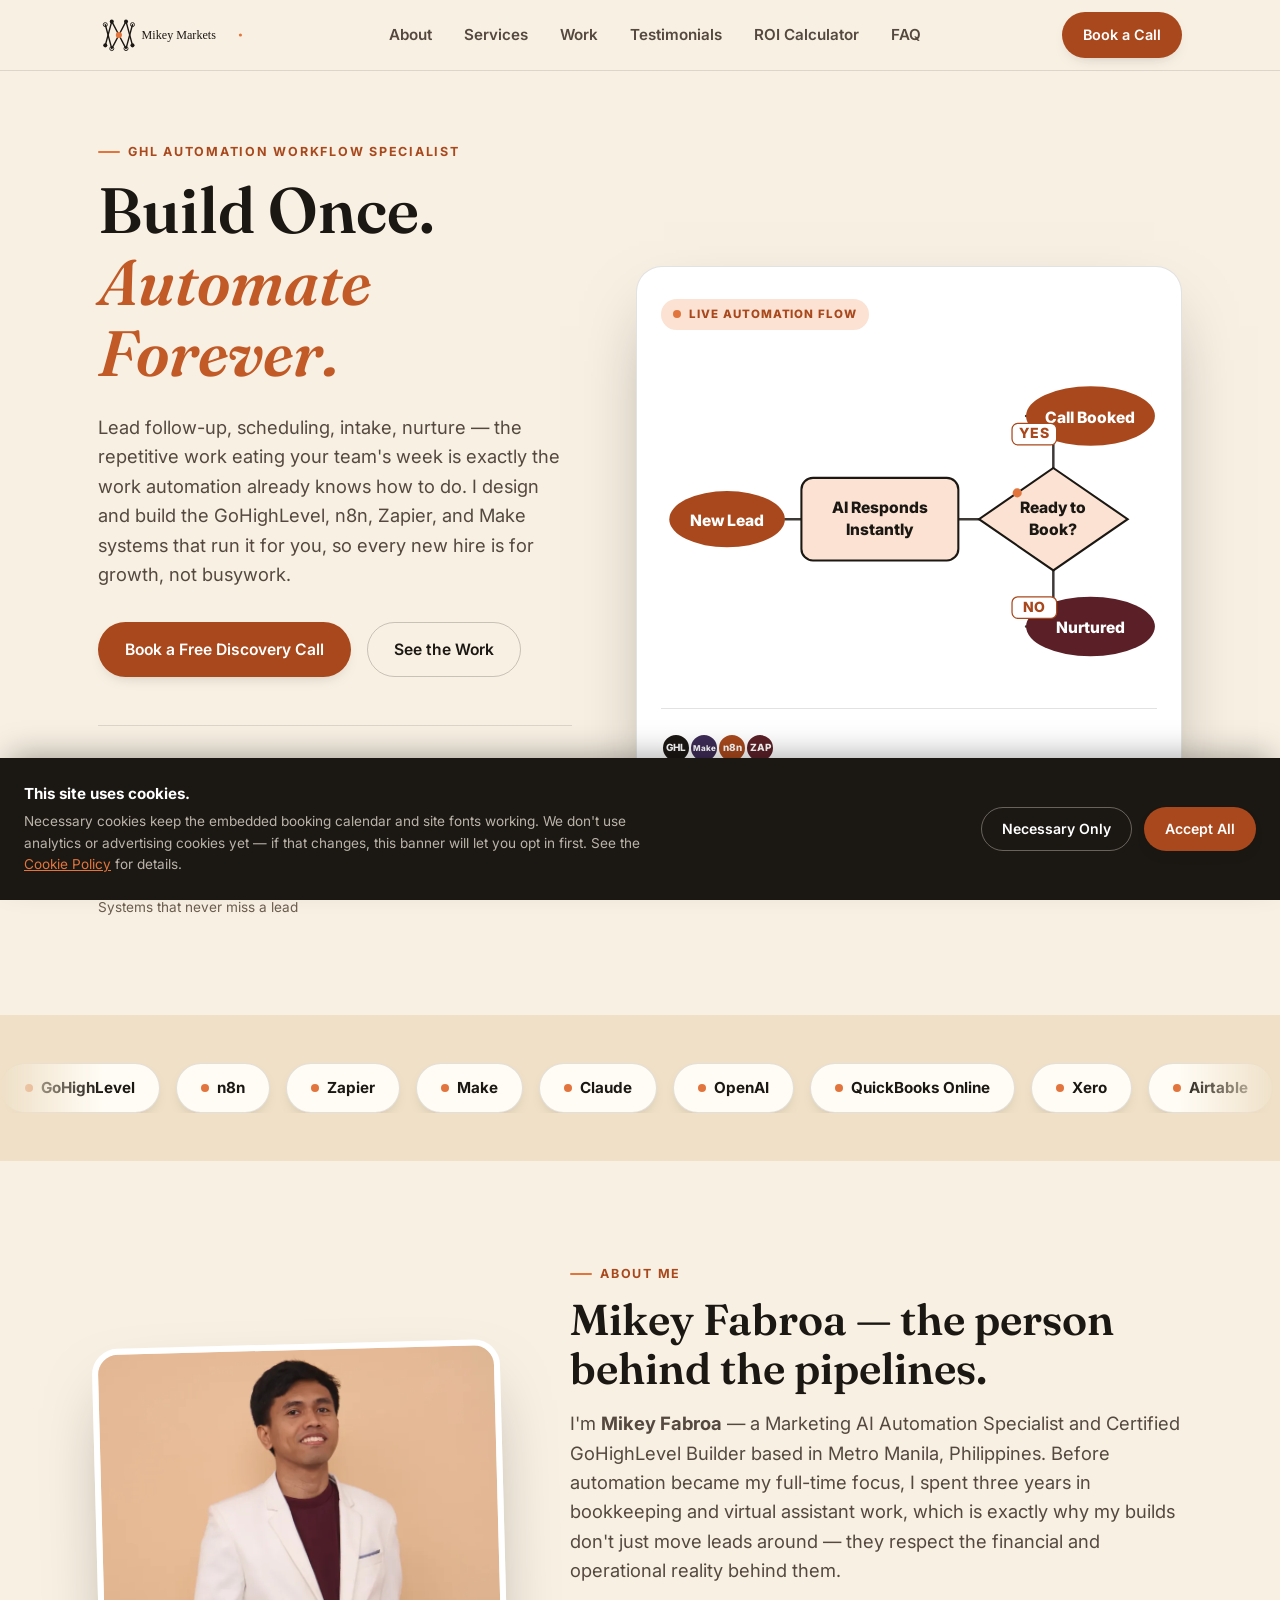
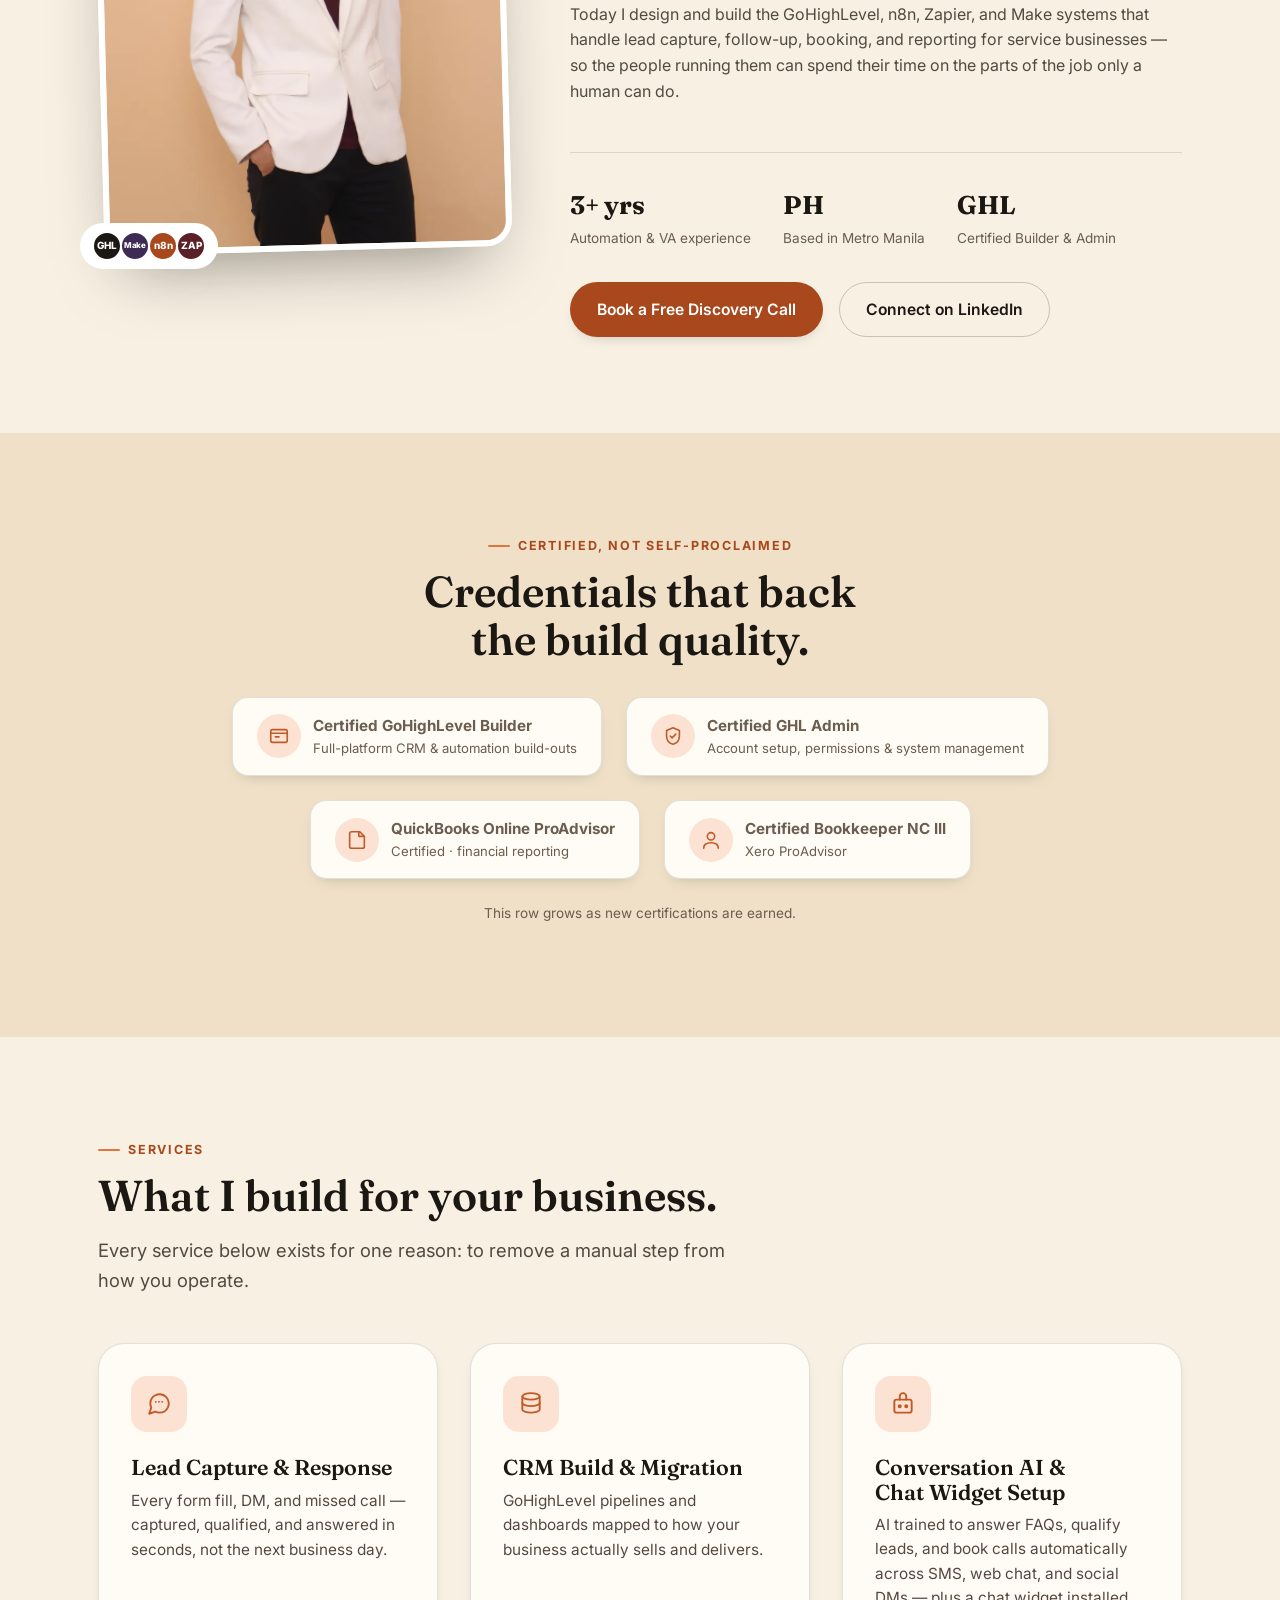
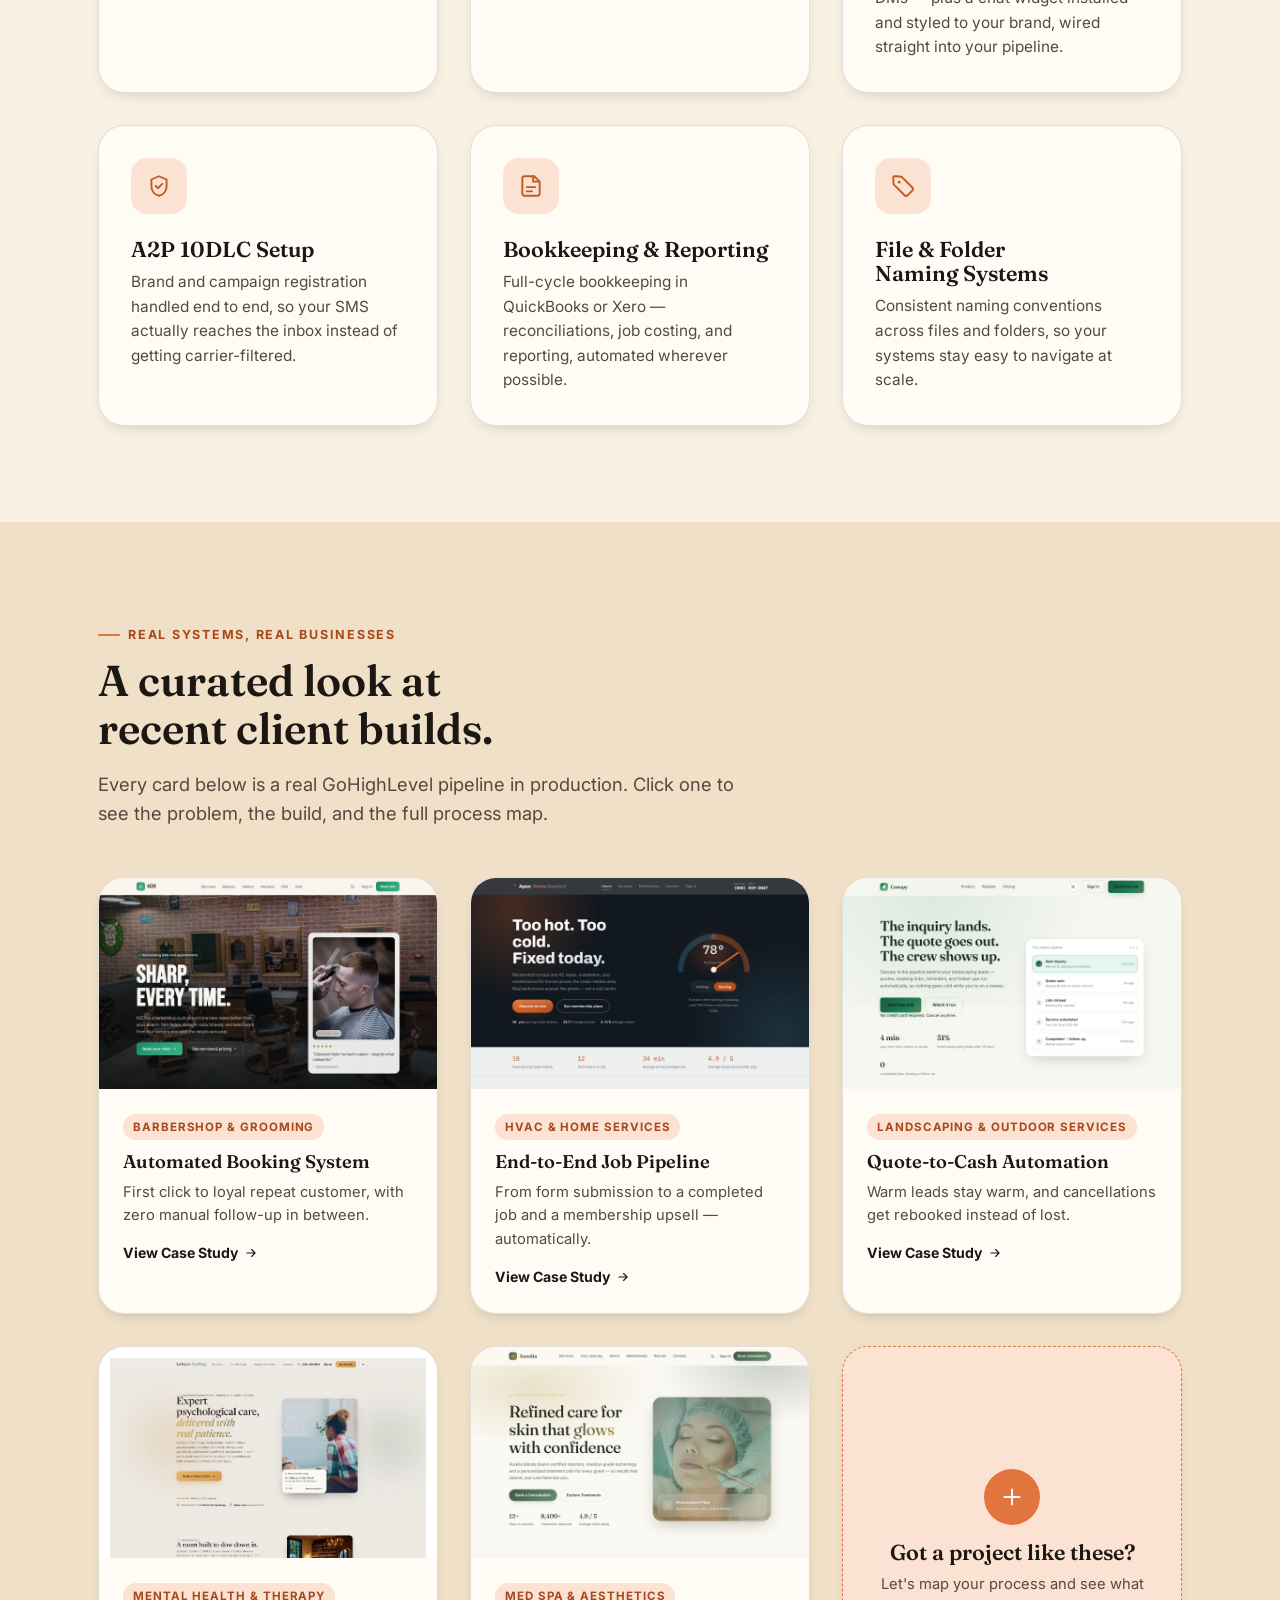
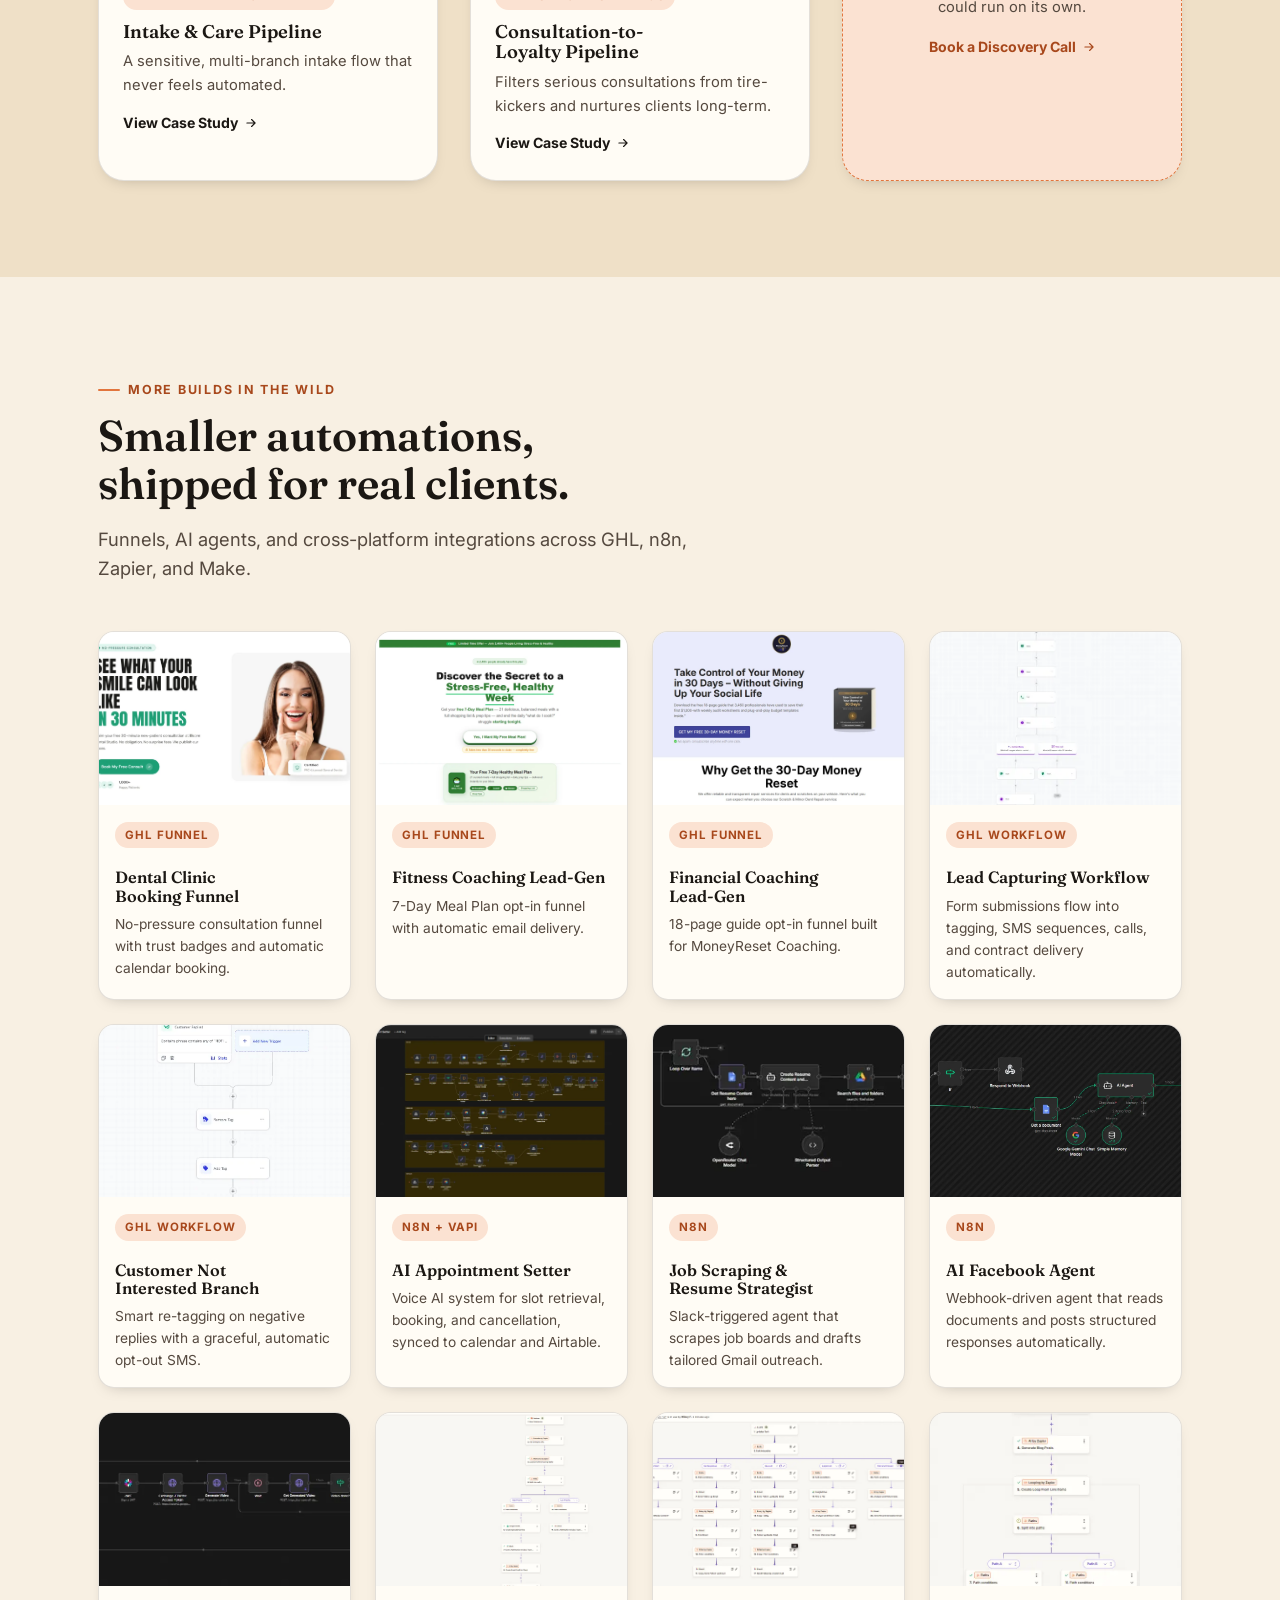
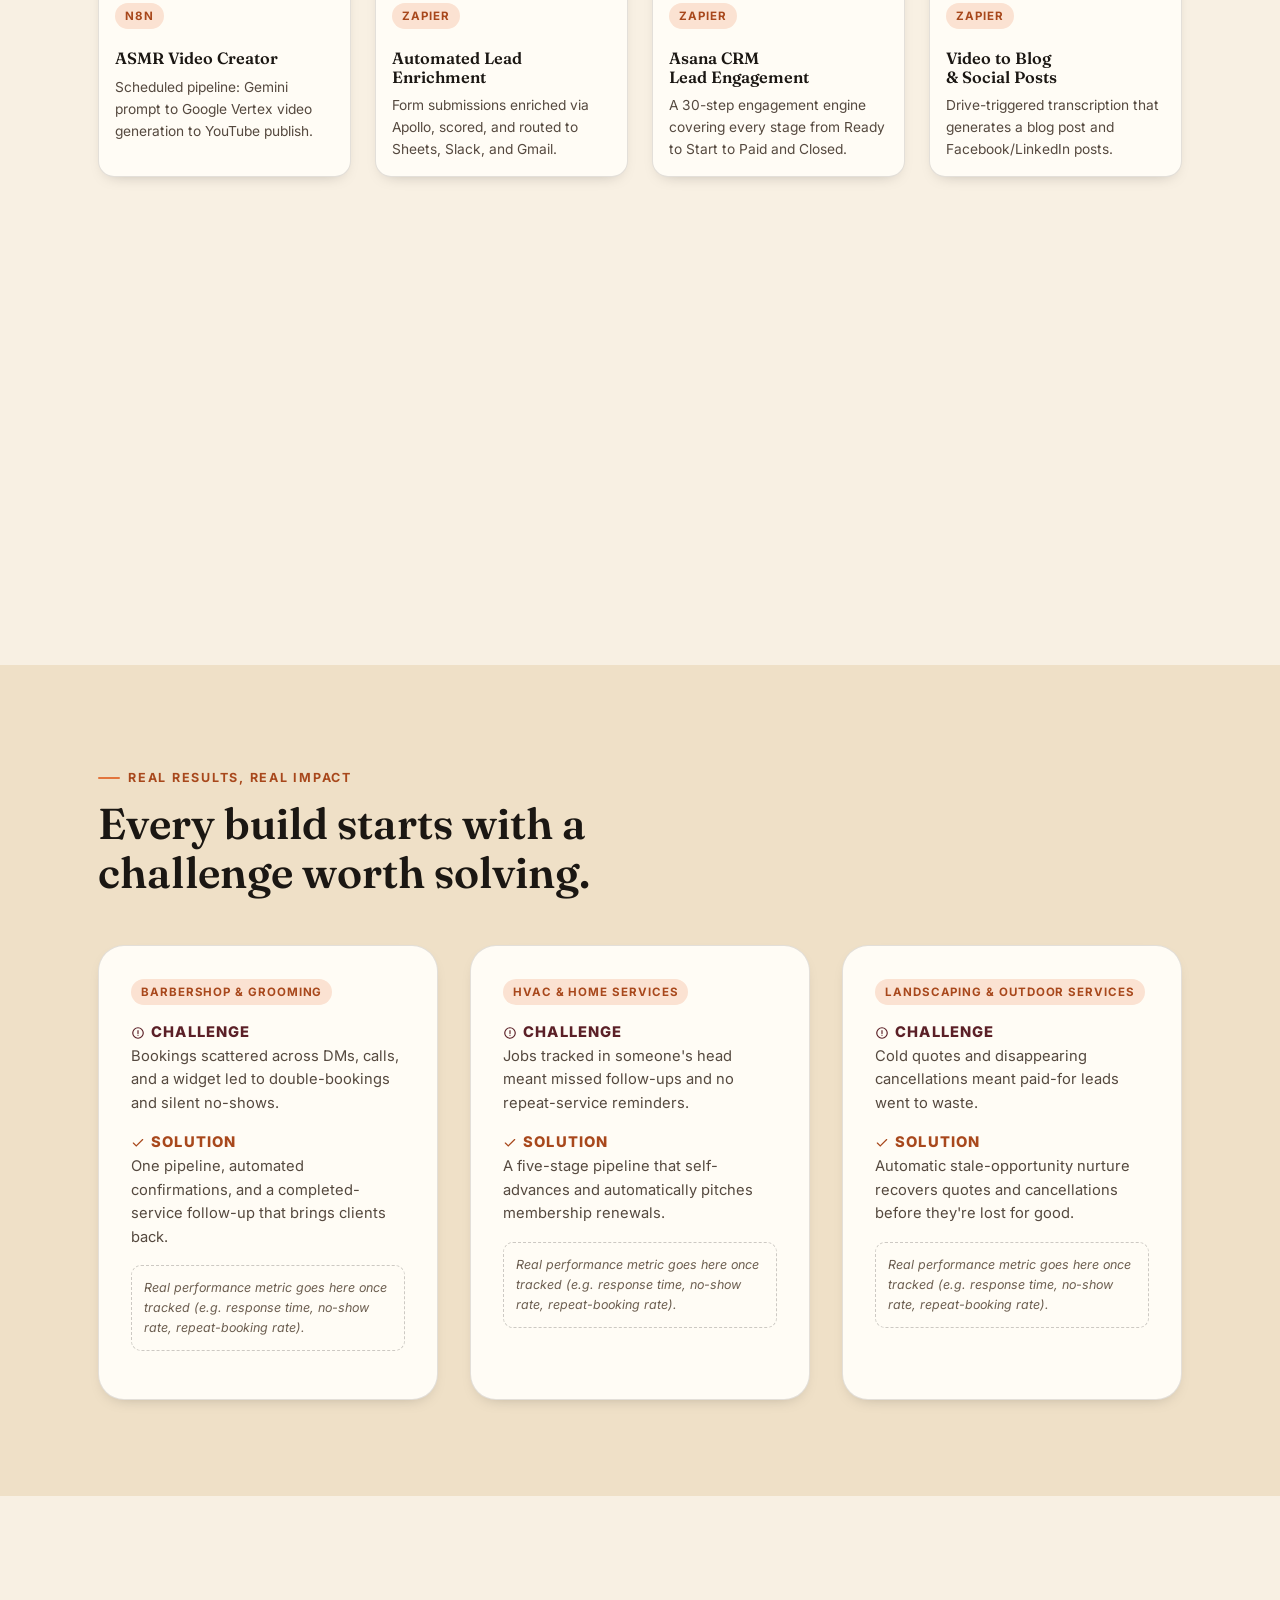
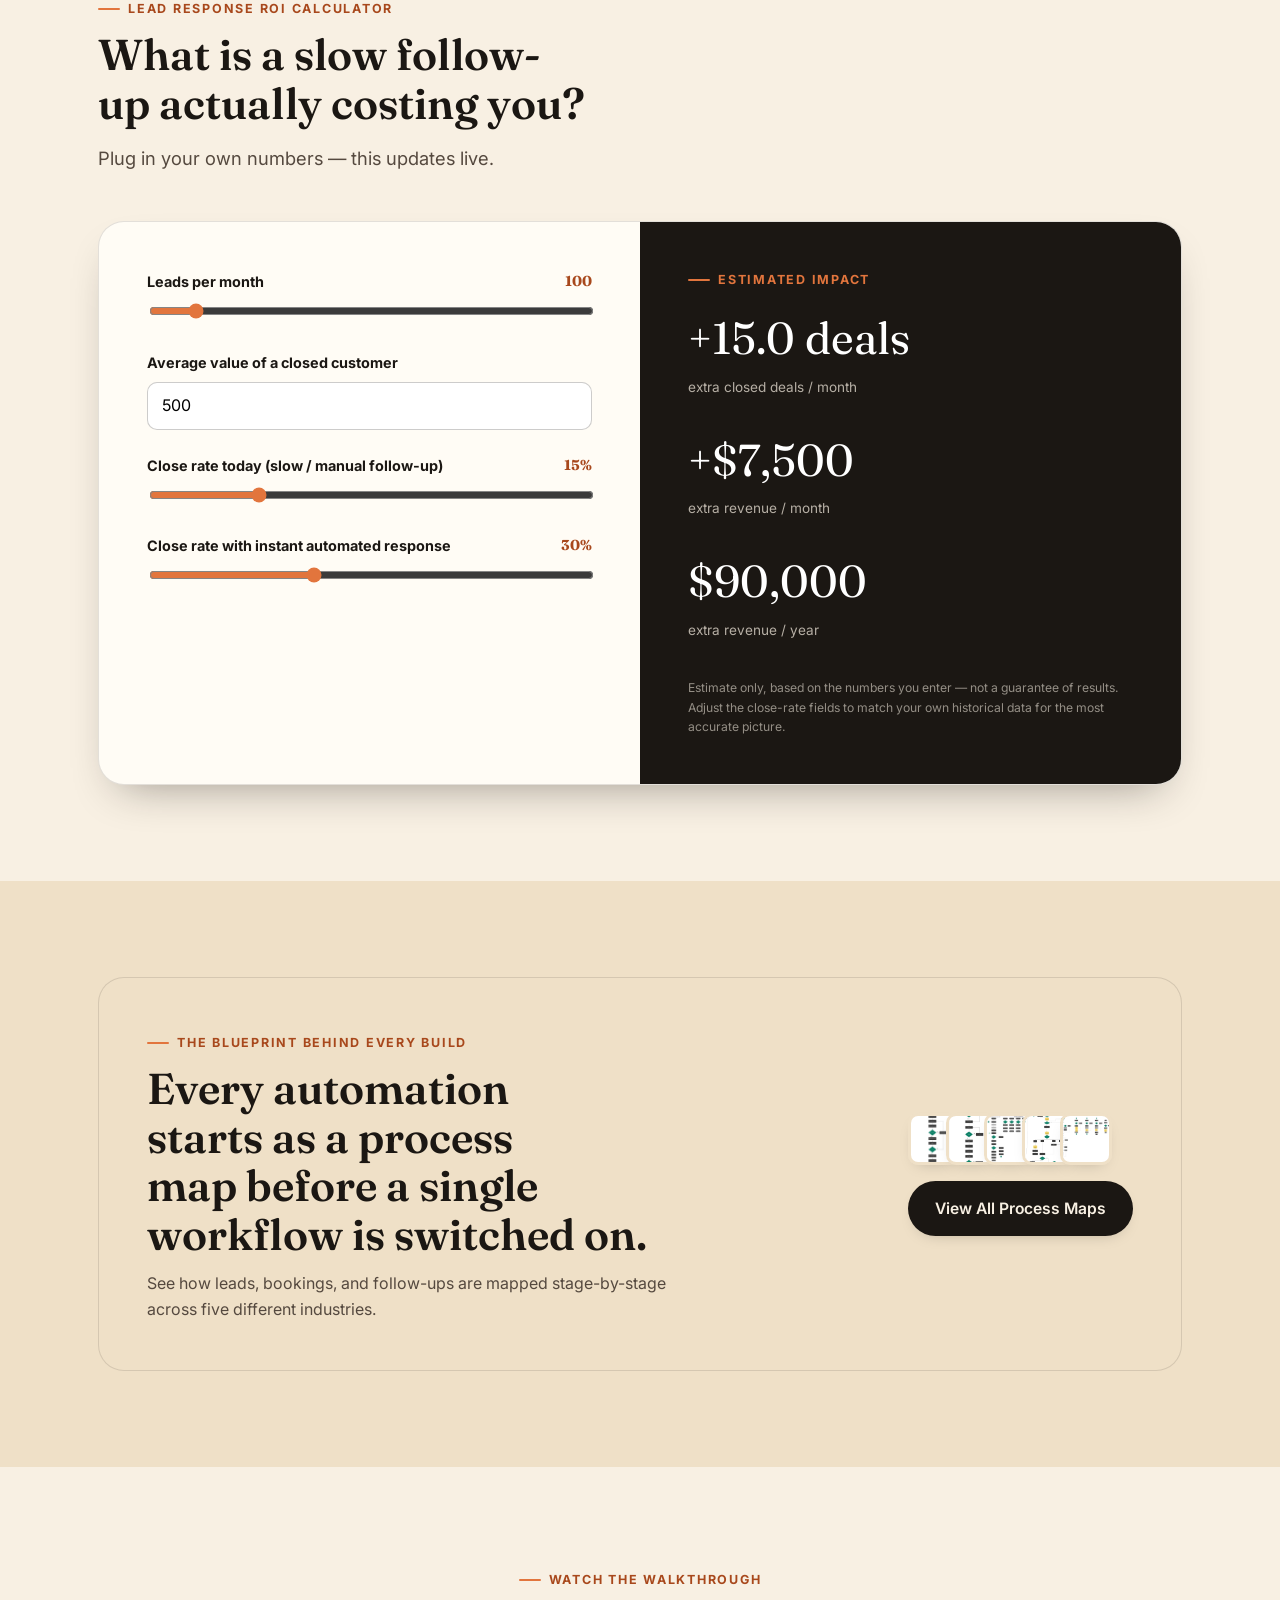
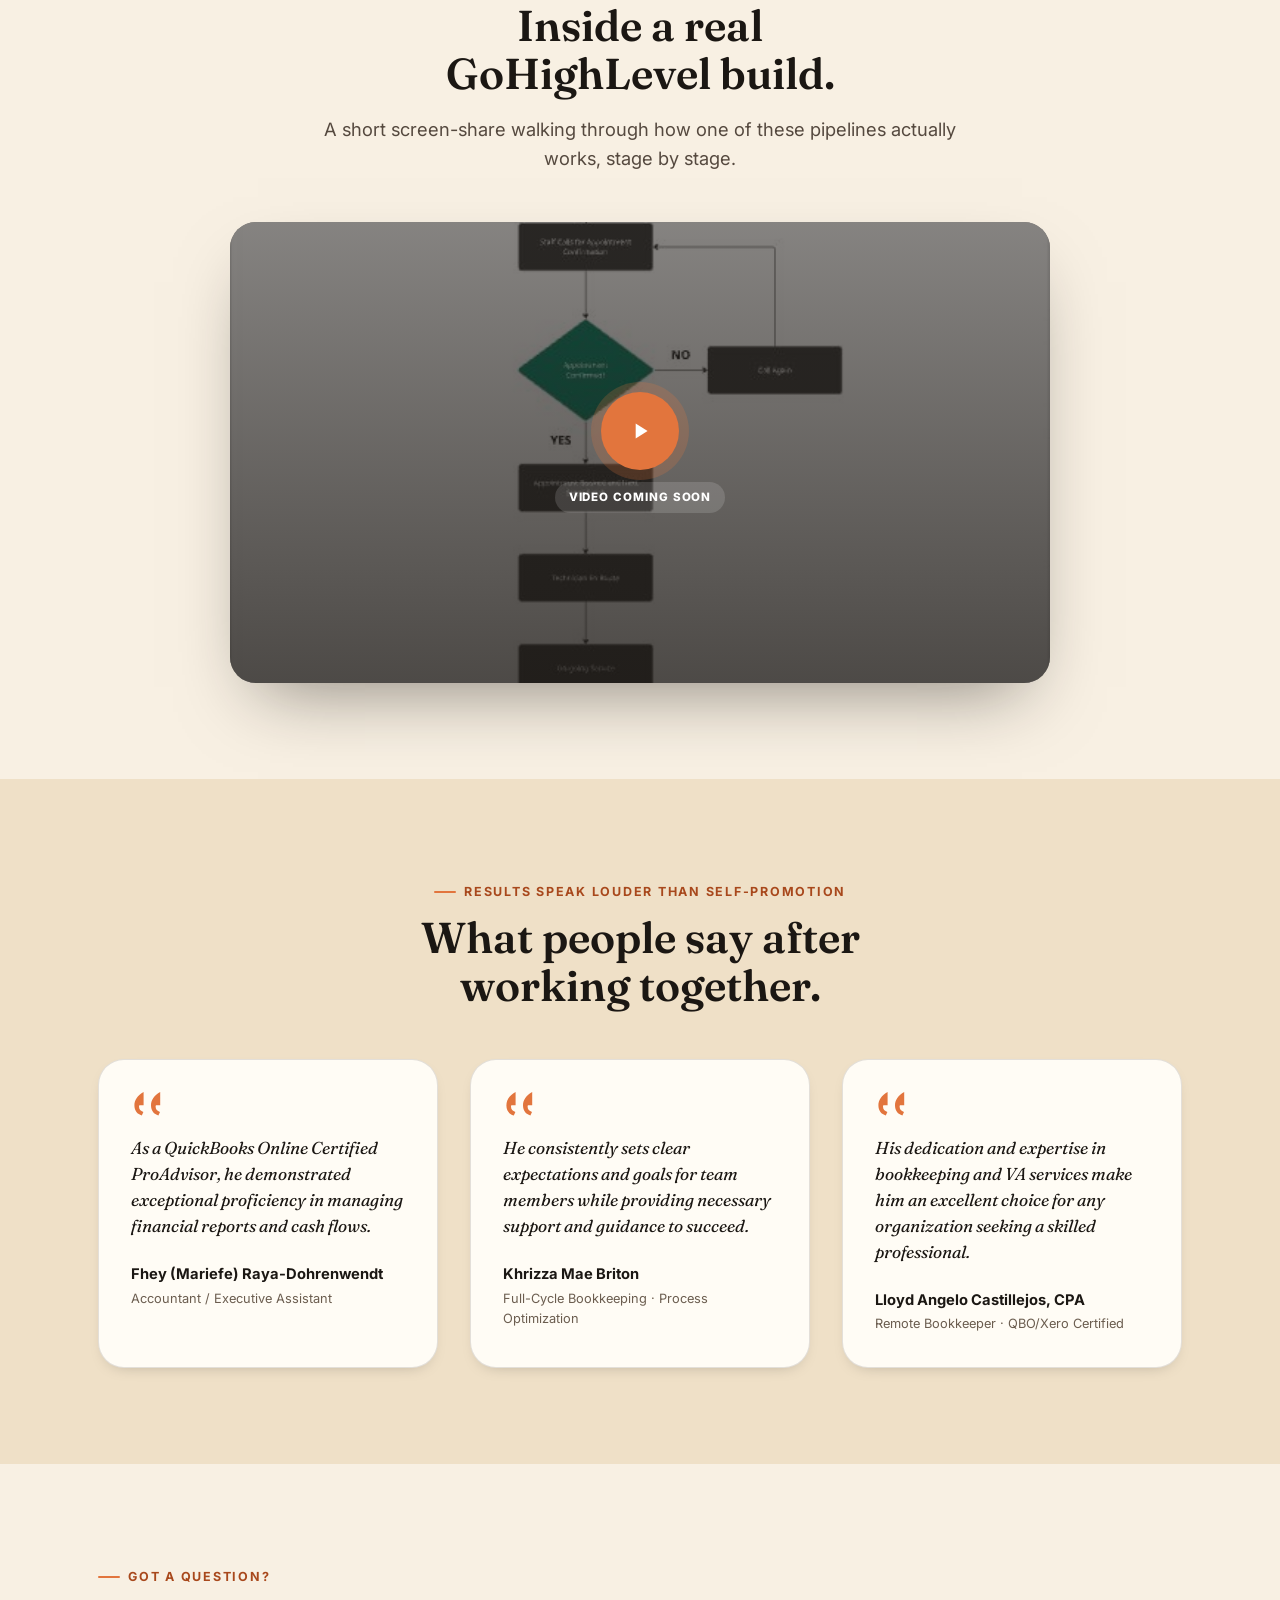
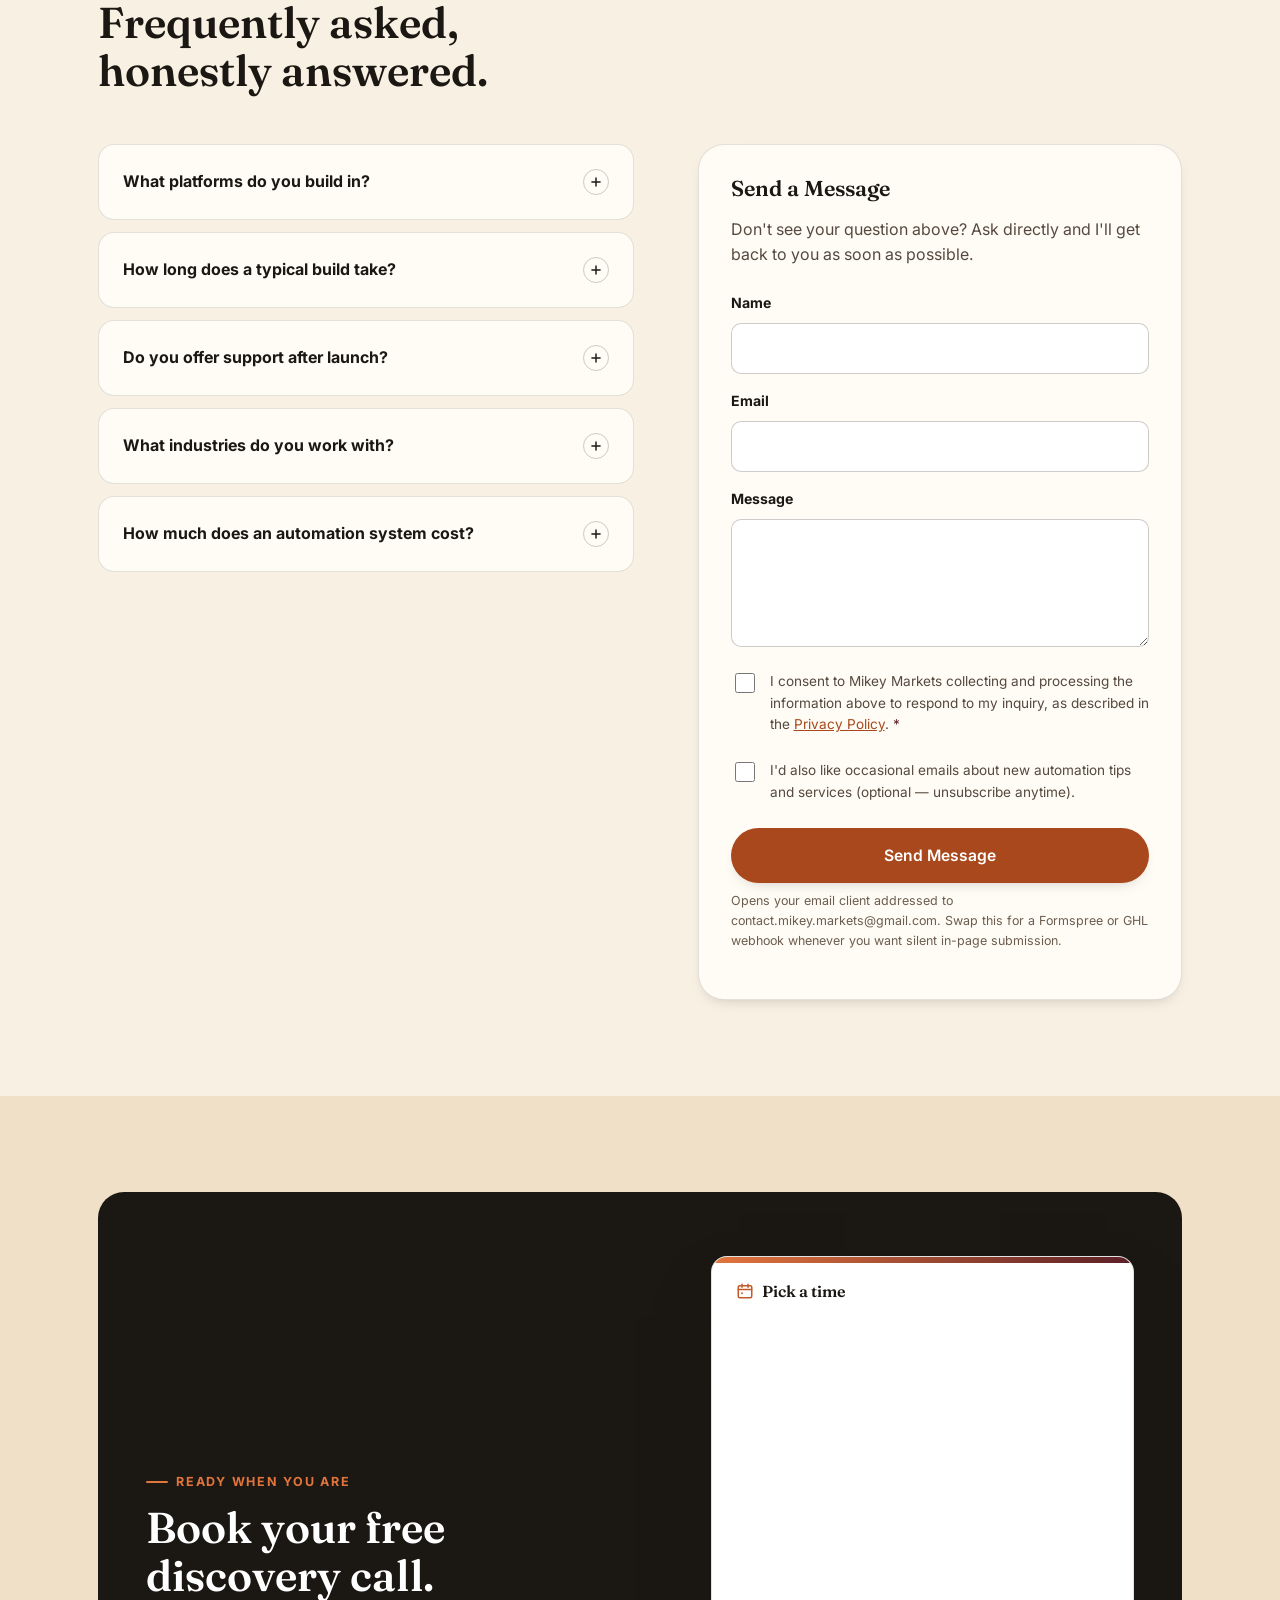
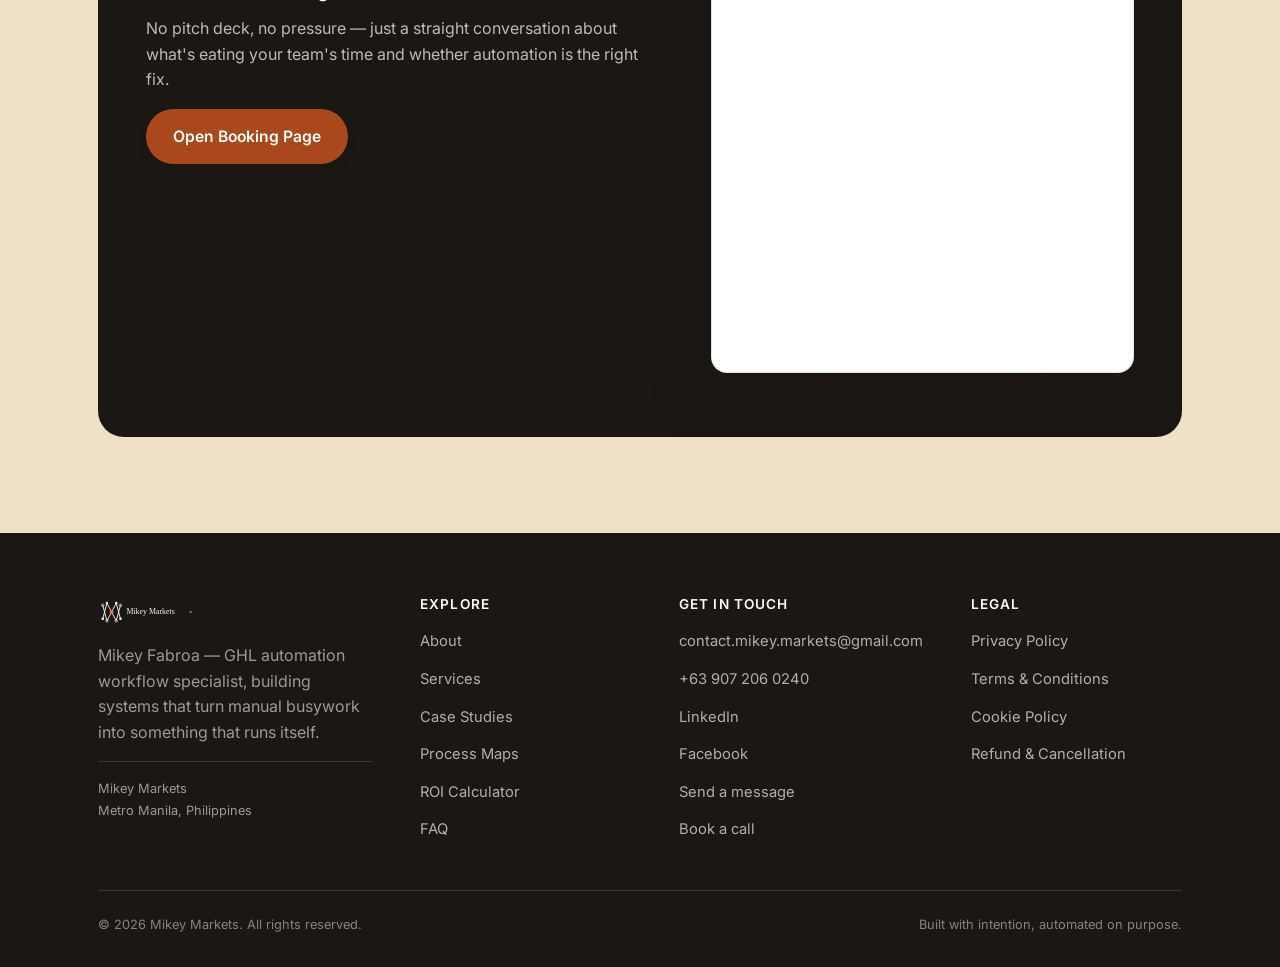
==== commit 71eaa6ef: "Add Psych Clinic site preview, merge service cards, add Make tool - Psych Clinic case study now lead" ====
--- a/index.html
+++ b/index.html
@@ -174,6 +174,7 @@
 
           <div class="flow-card-tools">
             <span class="tool-dot" style="background:#1B1713;">GHL</span>
+            <span class="tool-dot" style="background:#3D2B56;font-size:0.5rem;letter-spacing:-0.02em;">Make</span>
             <span class="tool-dot" style="background:#A8481C;">n8n</span>
             <span class="tool-dot" style="background:#5B2027;">ZAP</span>
           </div>
@@ -200,6 +201,7 @@
         </div>
         <div class="hero-tool-strip" aria-hidden="true">
           <span class="tool-dot" style="background:#1B1713;">GHL</span>
+          <span class="tool-dot" style="background:#3D2B56;font-size:0.5rem;letter-spacing:-0.02em;">Make</span>
           <span class="tool-dot" style="background:#A8481C;">n8n</span>
           <span class="tool-dot" style="background:#5B2027;">ZAP</span>
         </div>
@@ -308,15 +310,15 @@
           <span class="service-icon">
             <svg width="26" height="26" viewBox="0 0 24 24" fill="none" stroke="currentColor" stroke-width="1.75" stroke-linecap="round" stroke-linejoin="round"><rect x="4" y="8" width="16" height="12" rx="2"/><path d="M9 8V5a3 3 0 0 1 6 0v3"/><circle cx="9" cy="14" r="1"/><circle cx="15" cy="14" r="1"/></svg>
           </span>
-          <h3>Conversation AI in GHL</h3>
-          <p>AI trained to answer FAQs, qualify leads, and book calls automatically — SMS, web chat, and social DMs.</p>
+          <h3>Conversation AI &amp; Chat Widget Setup</h3>
+          <p>AI trained to answer FAQs, qualify leads, and book calls automatically across SMS, web chat, and social DMs — plus a chat widget installed and styled to your brand, wired straight into your pipeline.</p>
         </article>
         <article class="service-card reveal">
           <span class="service-icon">
-            <svg width="26" height="26" viewBox="0 0 24 24" fill="none" stroke="currentColor" stroke-width="1.75" stroke-linecap="round" stroke-linejoin="round"><path d="M21 11.5a8.38 8.38 0 0 1-.9 3.8 8.5 8.5 0 0 1-7.6 4.7 8.38 8.38 0 0 1-3.8-.9L3 21l1.9-5.7a8.38 8.38 0 0 1-.9-3.8 8.5 8.5 0 0 1 4.7-7.6 8.38 8.38 0 0 1 3.8-.9h.5a8.48 8.48 0 0 1 8 8v.5z"/><circle cx="15.5" cy="8.5" r="2" fill="currentColor" stroke="none"/></svg>
-          </span>
-          <h3>Chat Widget Setup</h3>
-          <p>Web chat widgets installed and styled to your brand, wired straight into your pipeline.</p>
+            <svg width="26" height="26" viewBox="0 0 24 24" fill="none" stroke="currentColor" stroke-width="1.75" stroke-linecap="round" stroke-linejoin="round"><path d="M12 3l7 3v6c0 4.5-3 8-7 9-4-1-7-4.5-7-9V6z"/><path d="M9 12l2 2 4-4"/></svg>
+          </span>
+          <h3>A2P 10DLC Setup</h3>
+          <p>Brand and campaign registration handled end to end, so your SMS actually reaches the inbox instead of getting carrier-filtered.</p>
         </article>
         <article class="service-card reveal">
           <span class="service-icon">
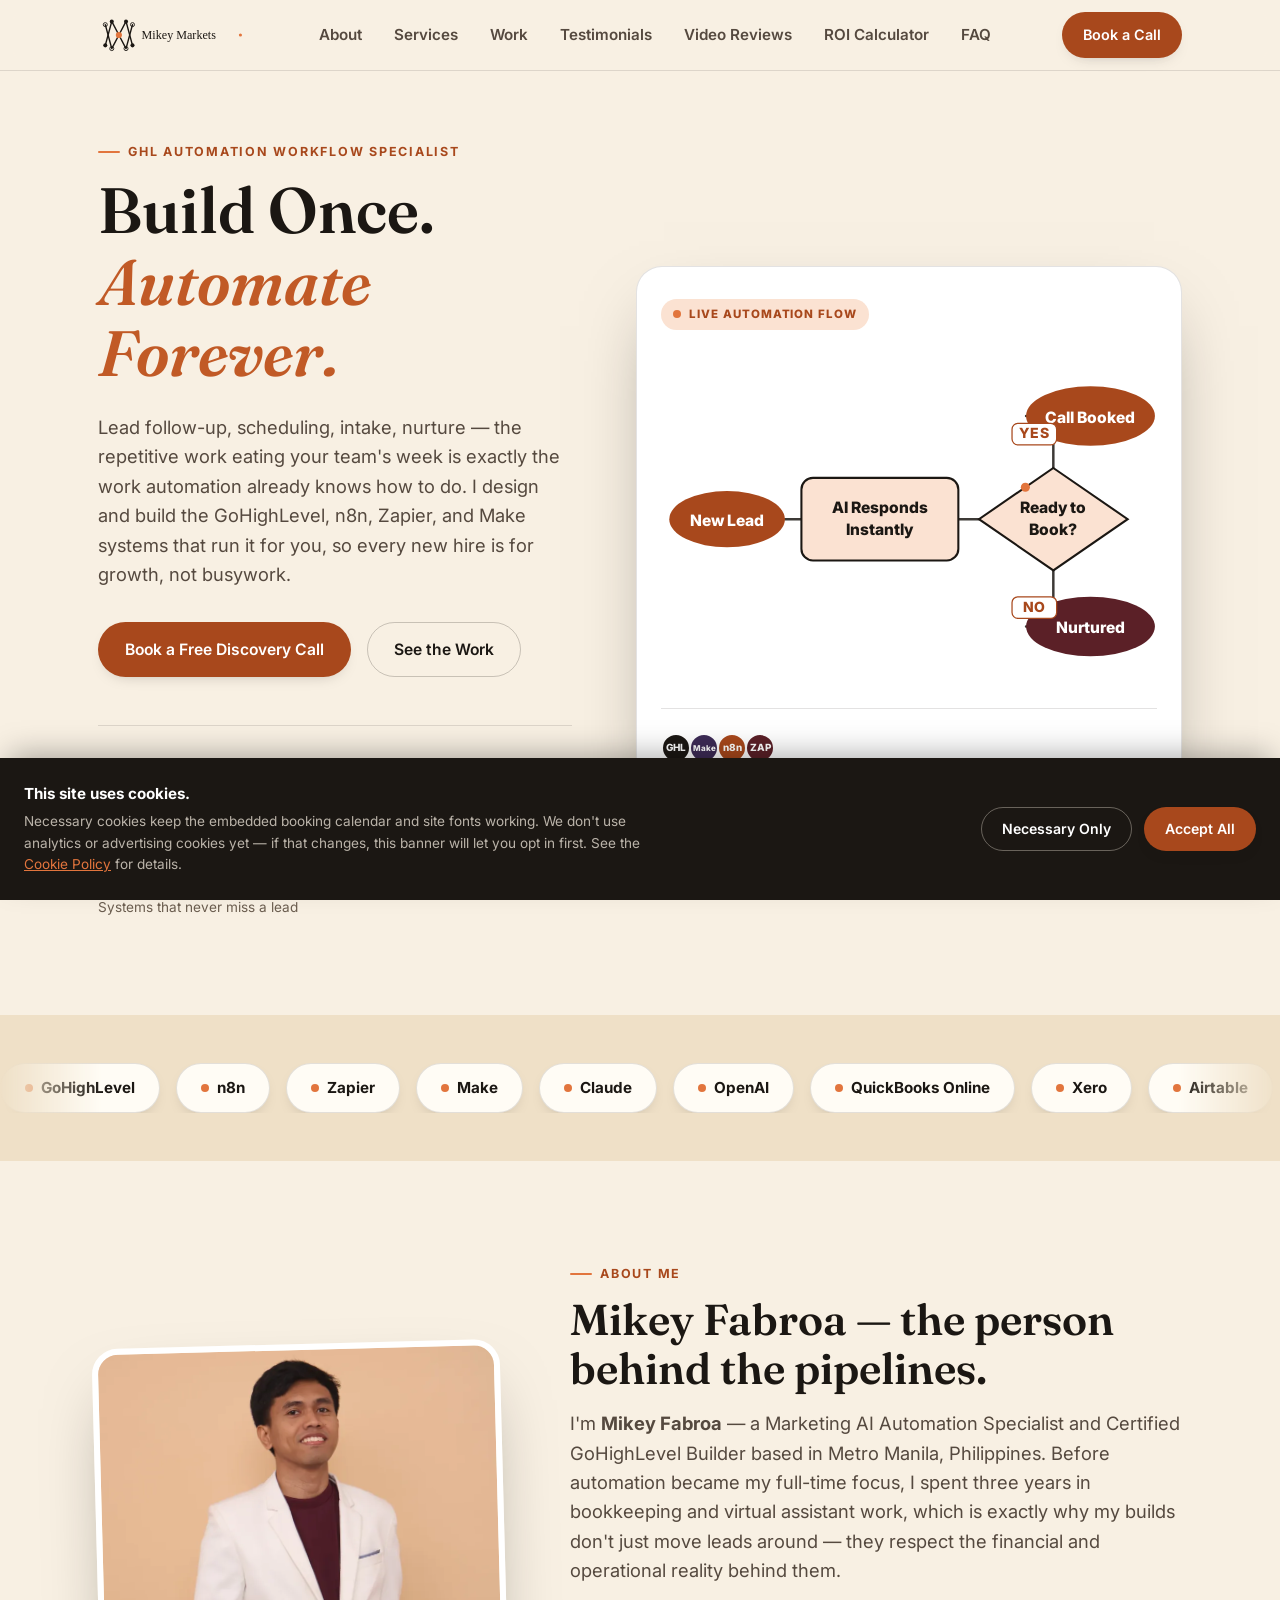
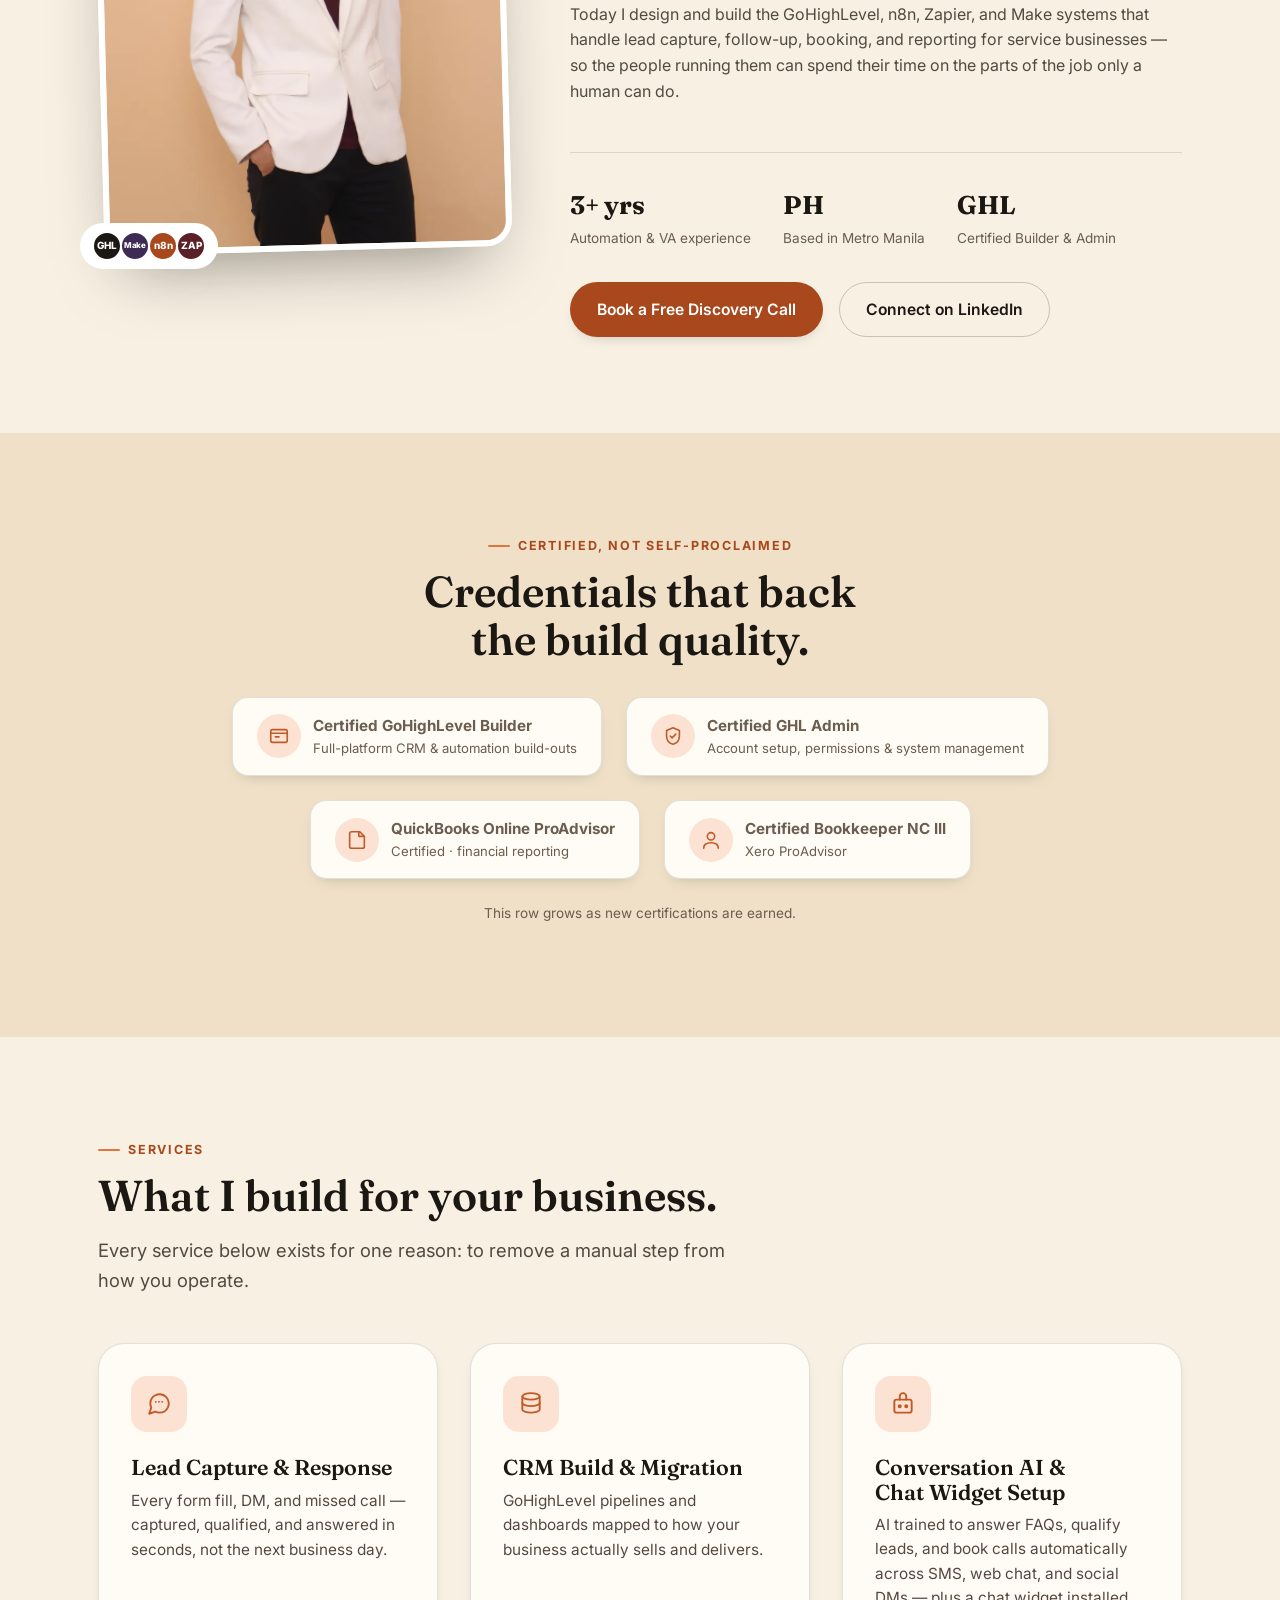
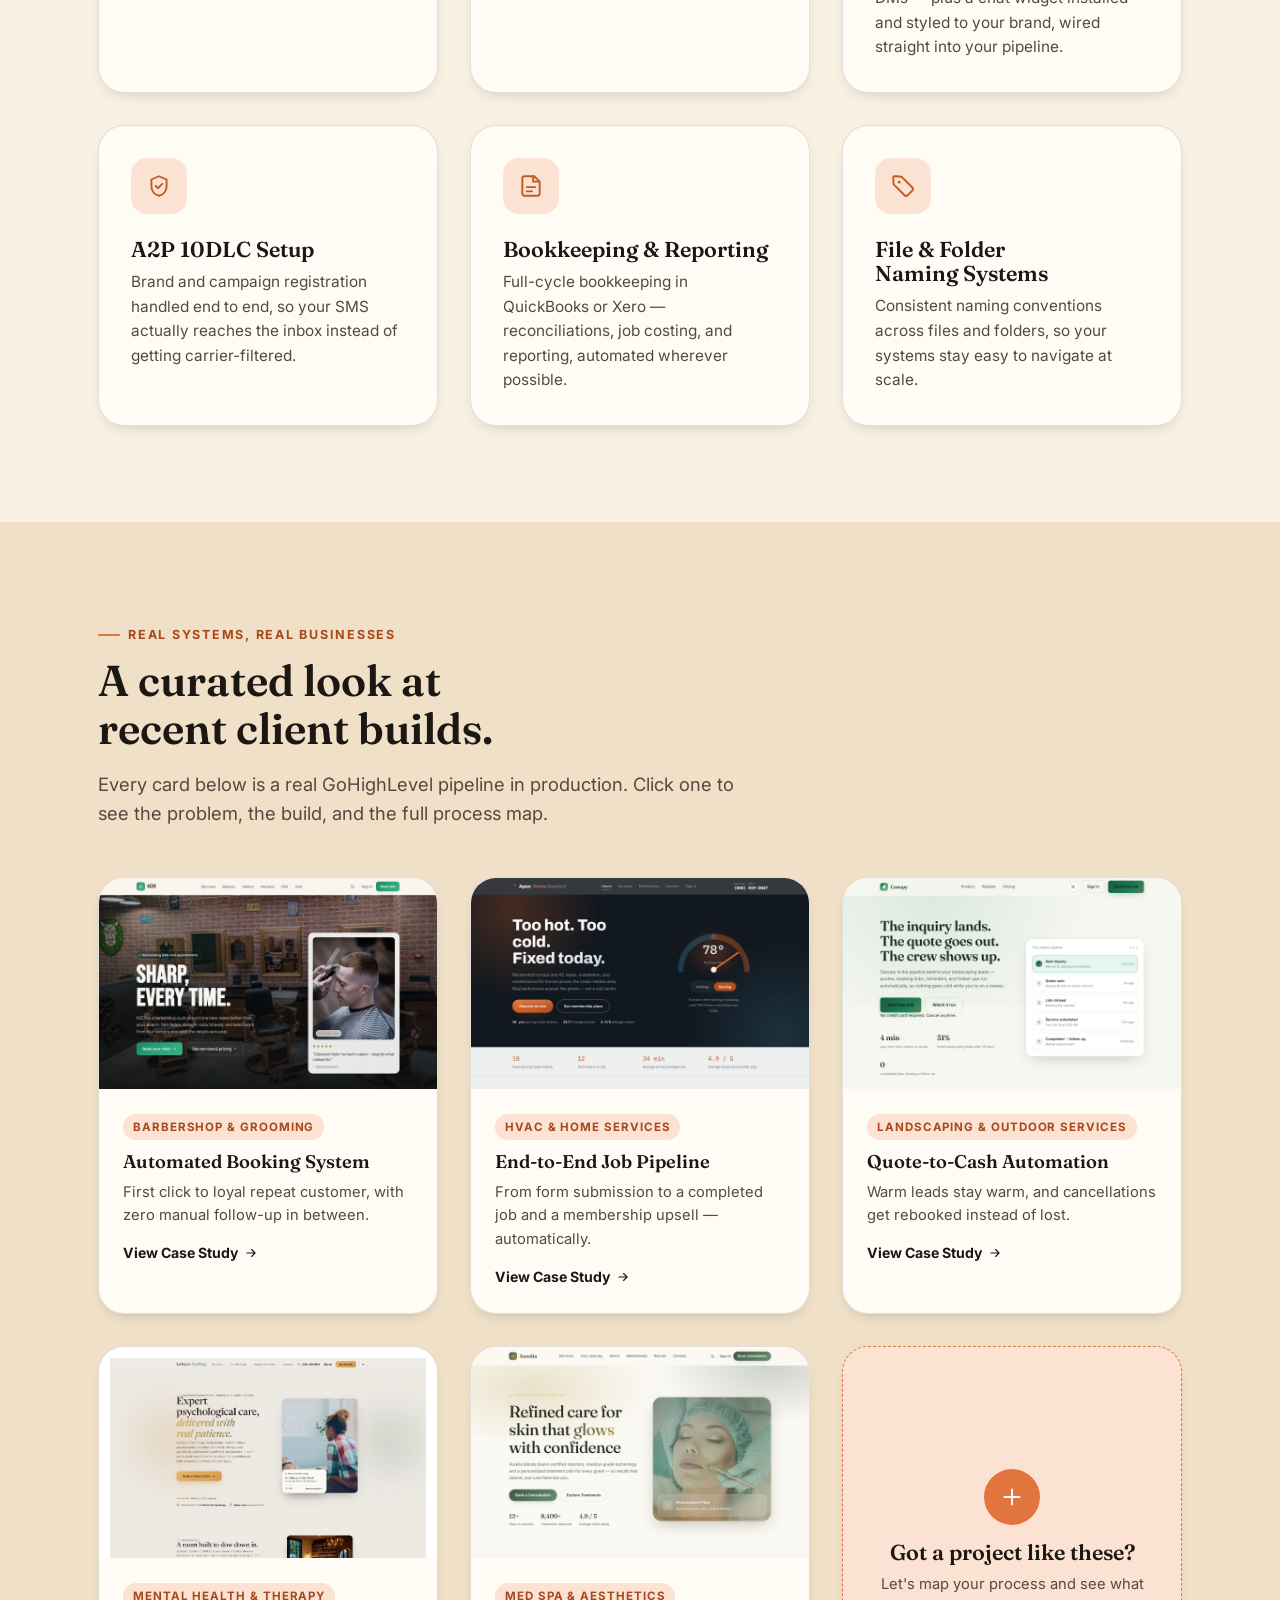
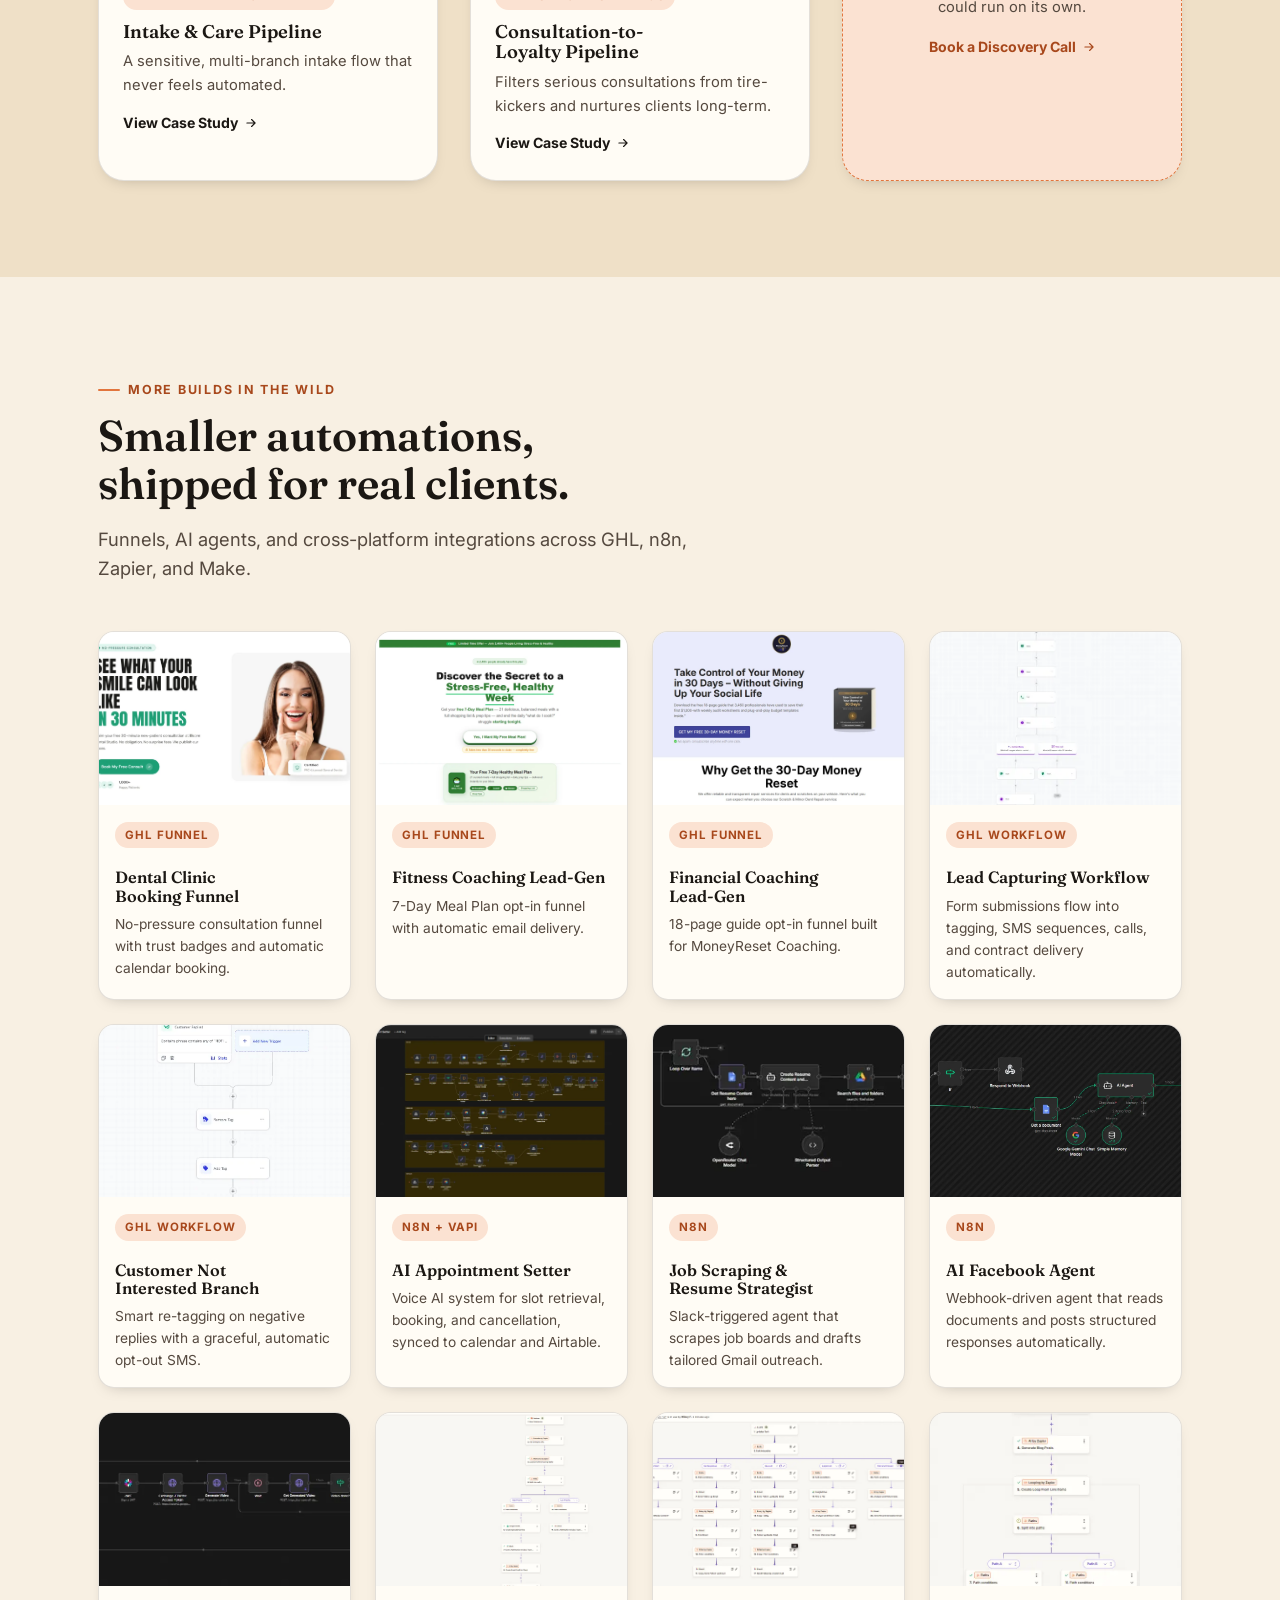
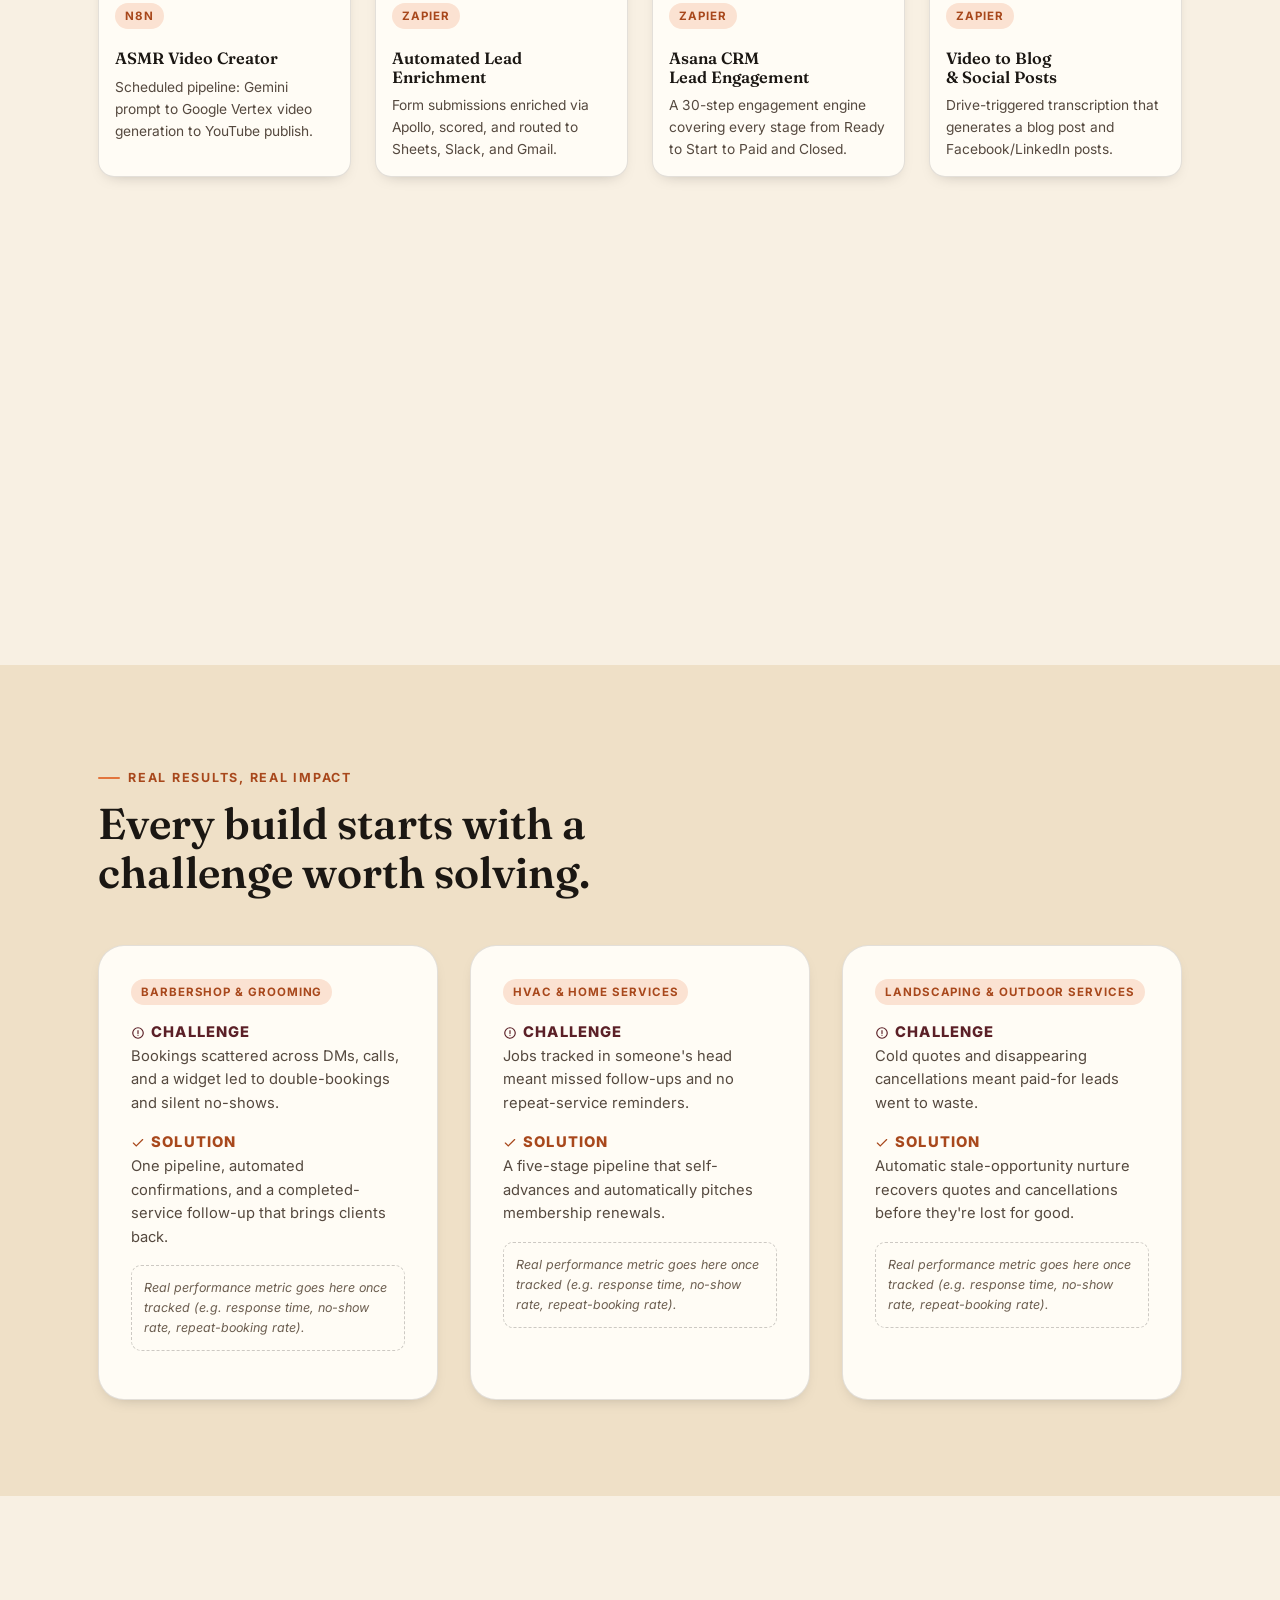
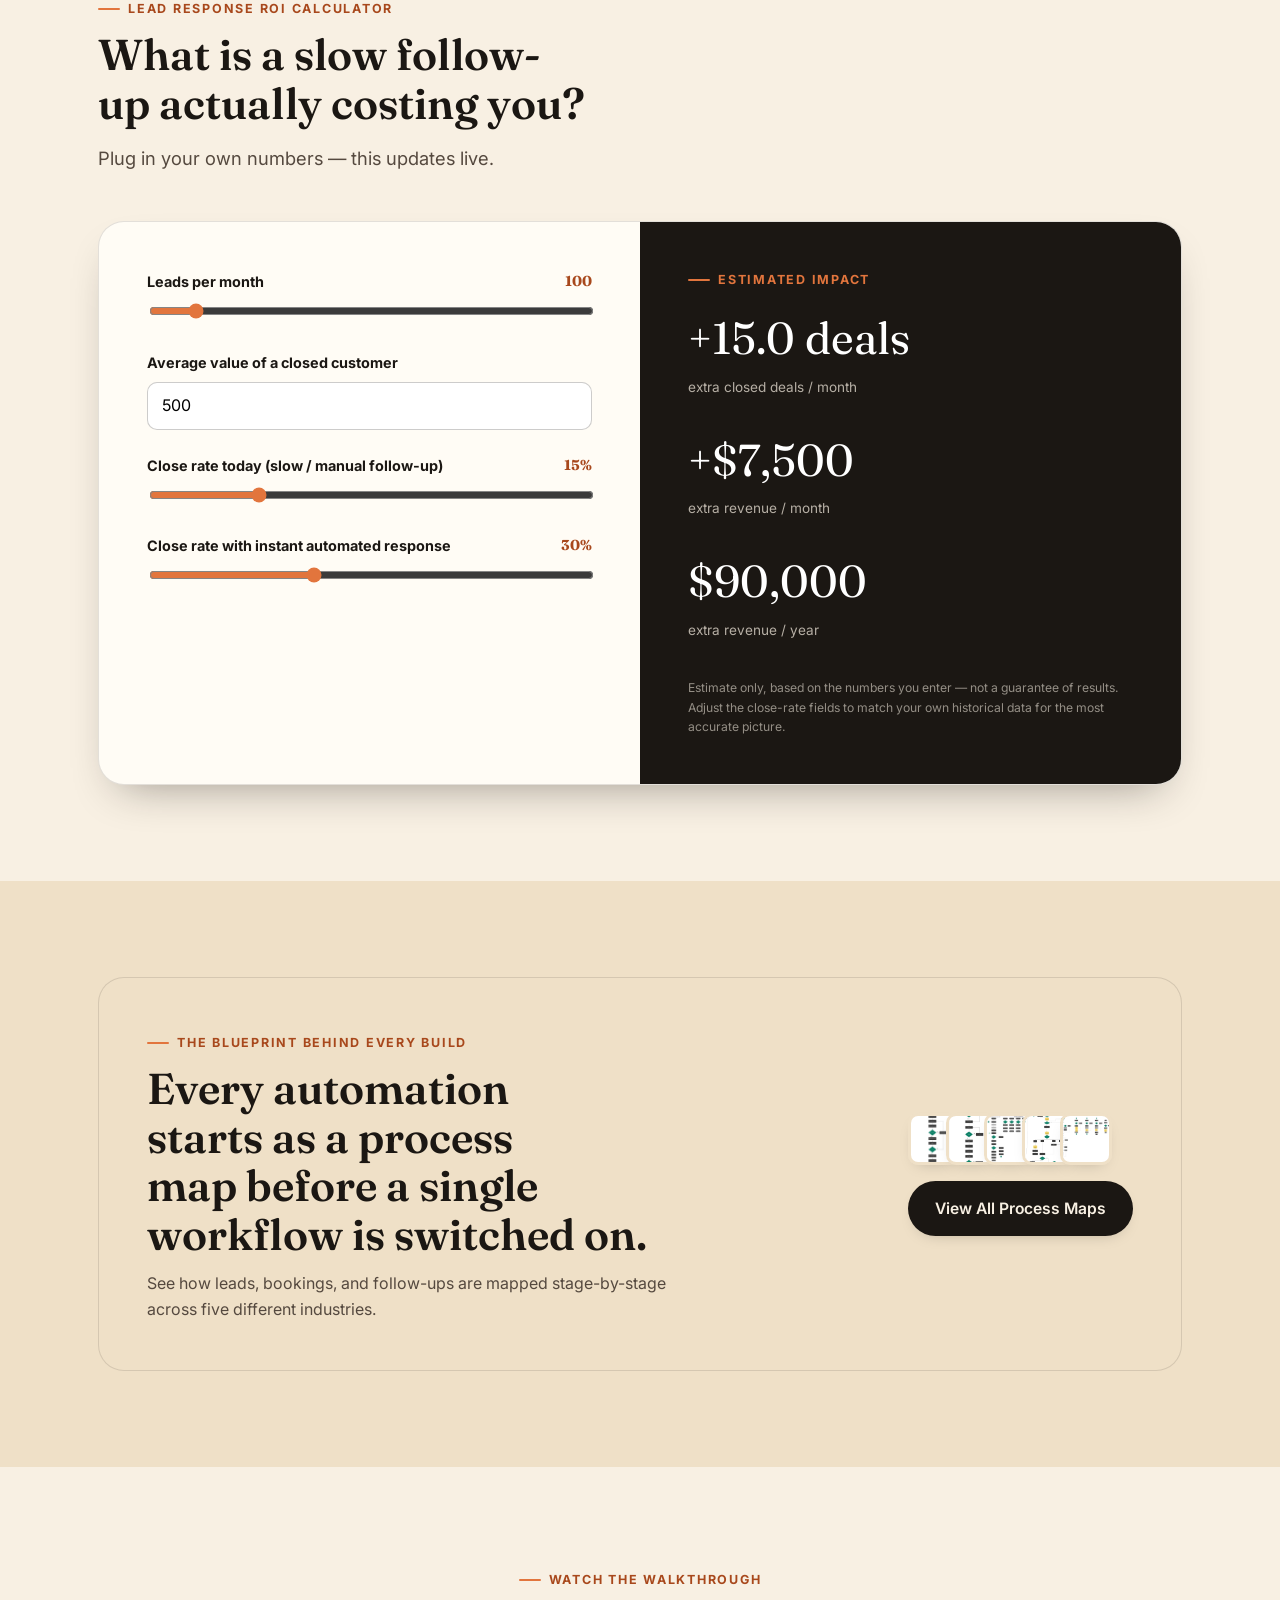
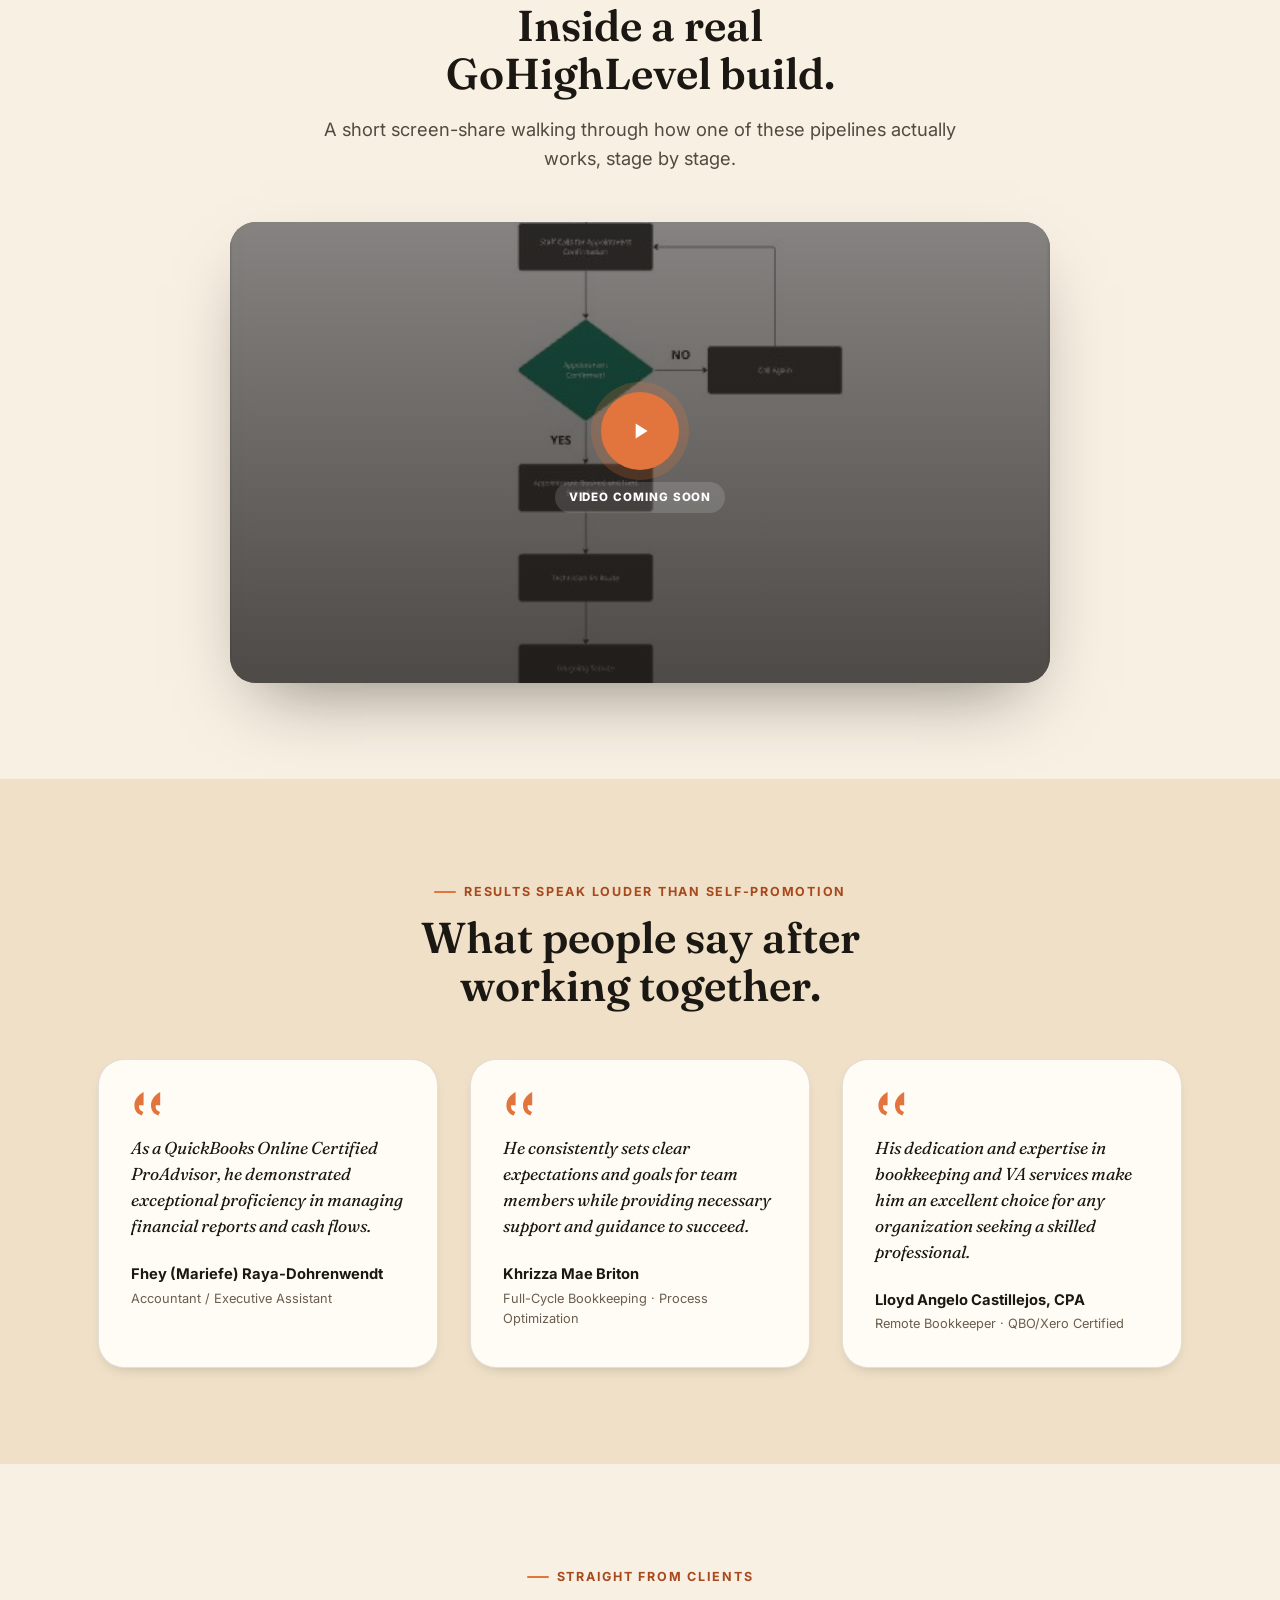
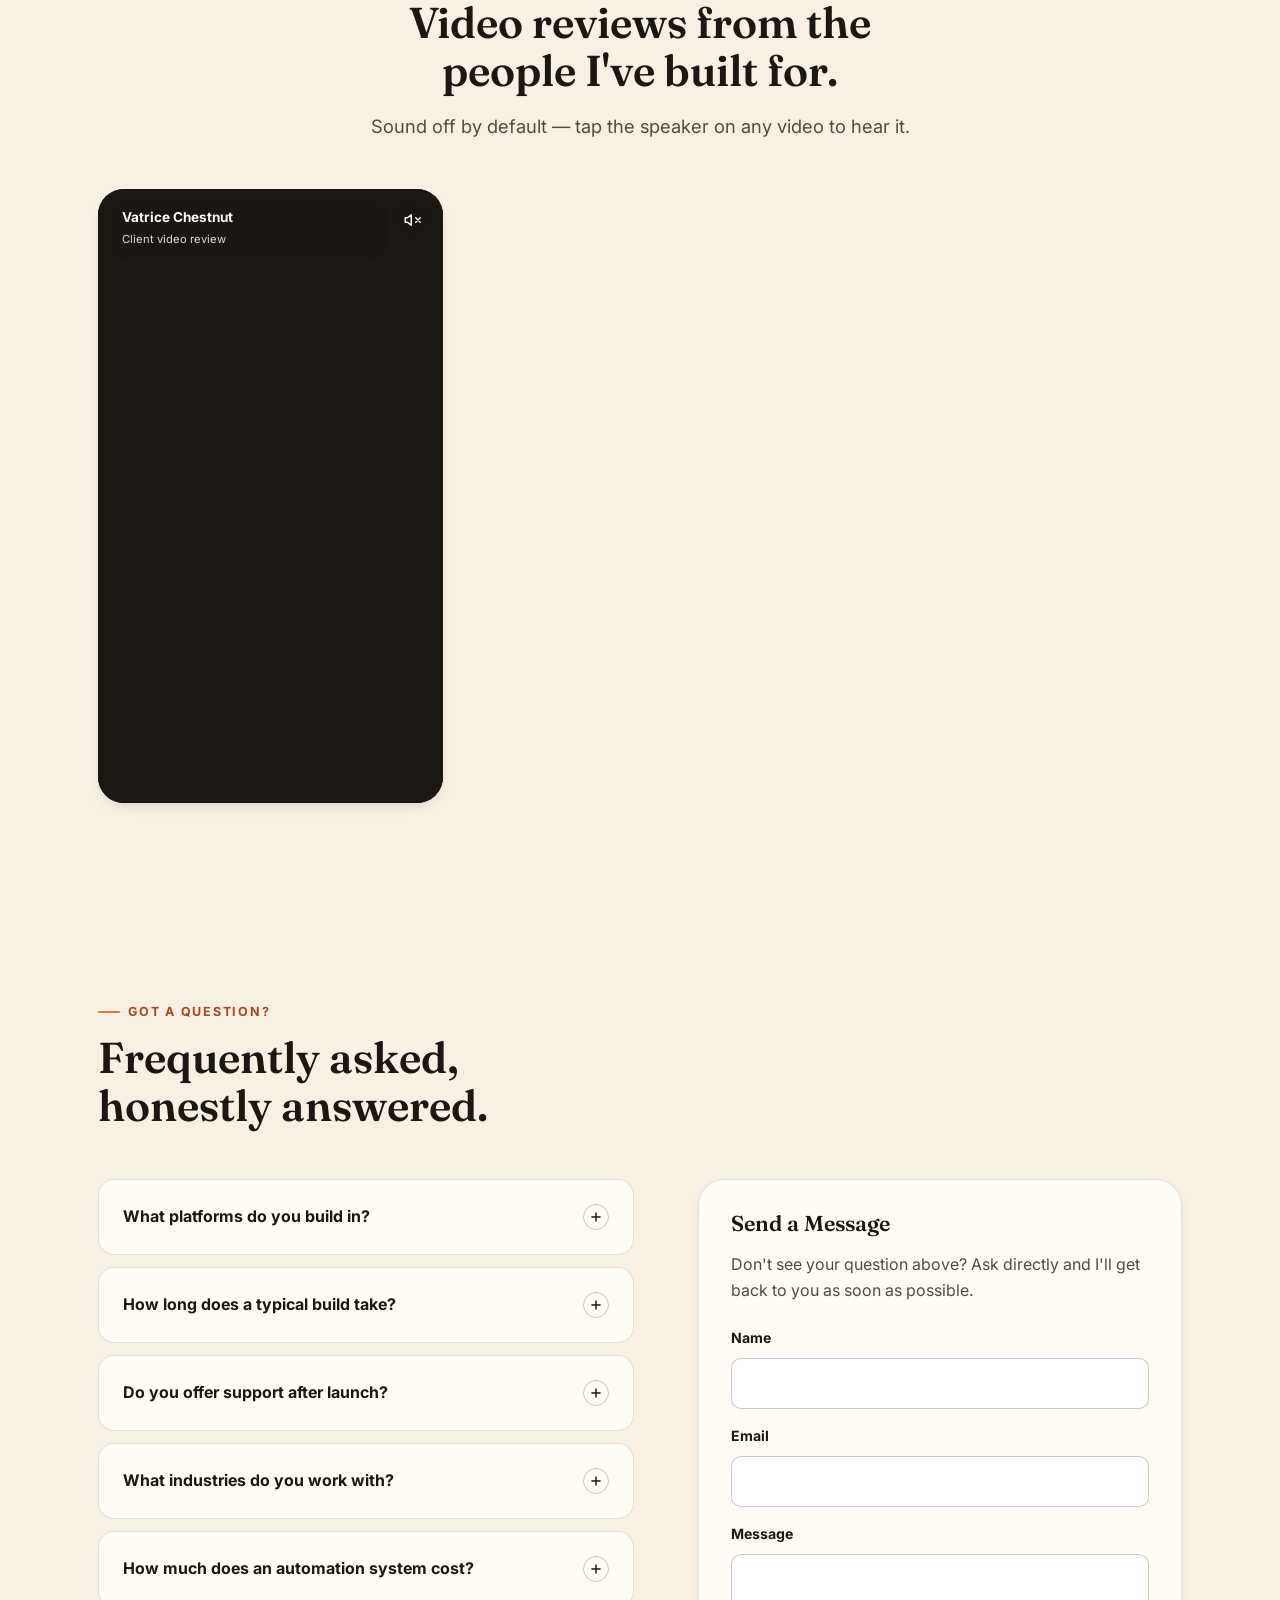
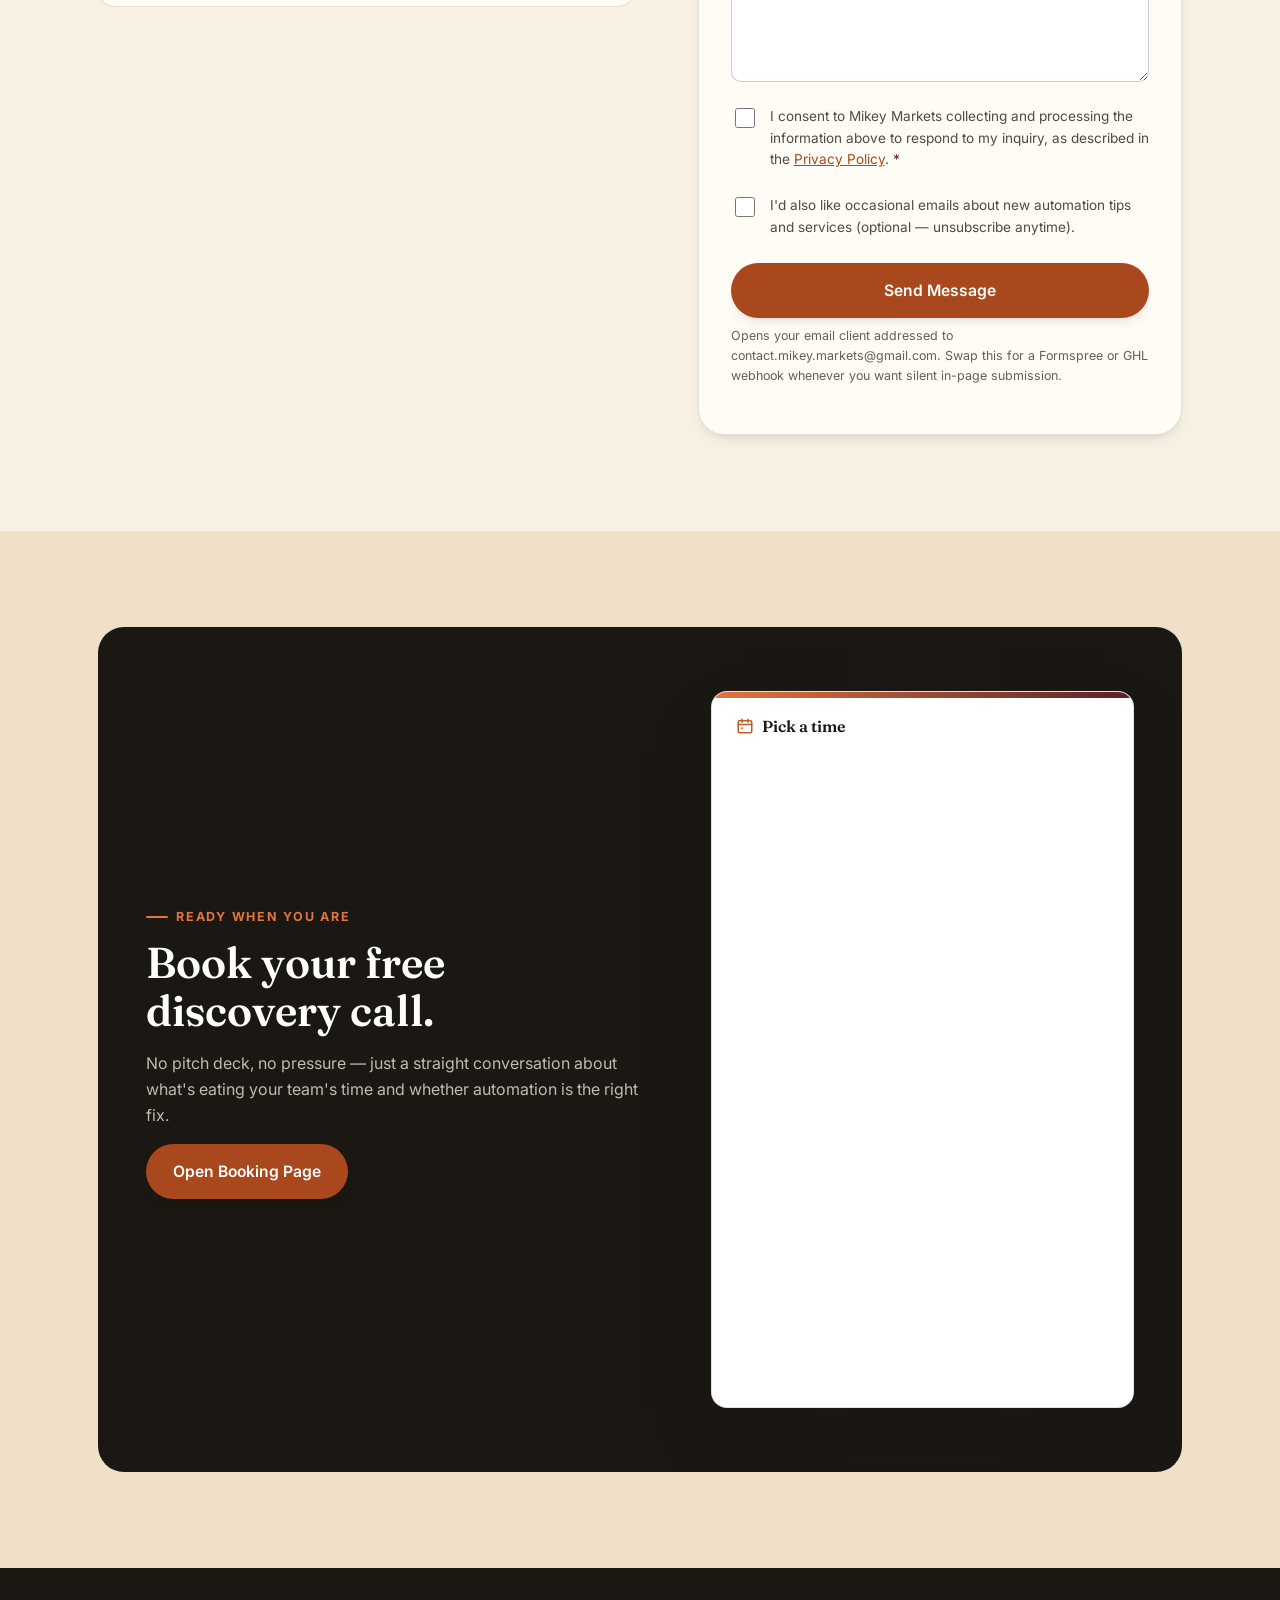
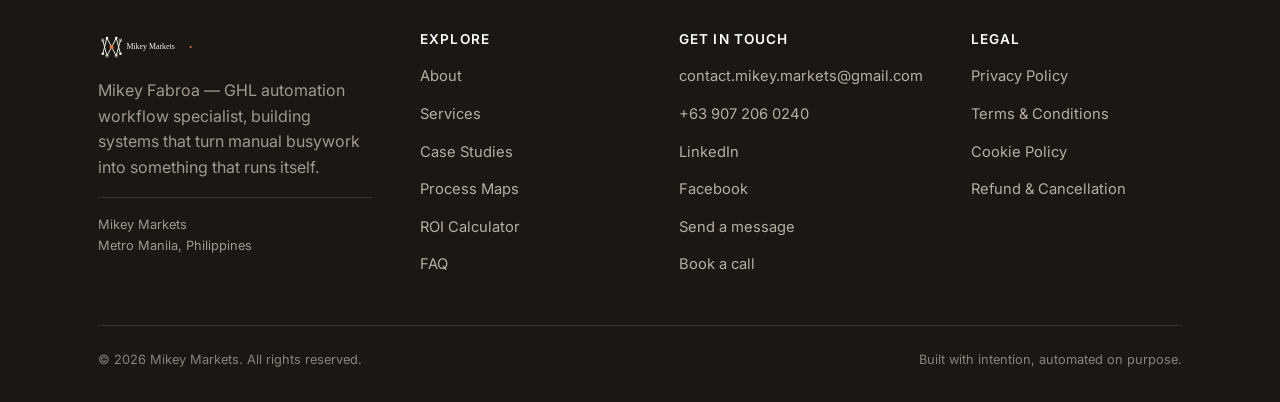
==== commit 0182b7b6: "Add client video reviews section Videos are lazy-loaded (no src until the card nears the viewport), " ====
--- a/index.html
+++ b/index.html
@@ -76,6 +76,7 @@
       <li><a href="#services">Services</a></li>
       <li><a href="#work">Work</a></li>
       <li><a href="#testimonials">Testimonials</a></li>
+      <li><a href="#video-reviews">Video Reviews</a></li>
       <li><a href="#roi">ROI Calculator</a></li>
       <li><a href="#faq">FAQ</a></li>
     </ul>
@@ -89,6 +90,7 @@
   <nav class="mobile-nav container" id="mobileNav">
     <a href="#services">Services</a>
     <a href="#work">Work</a>
+    <a href="#video-reviews">Video Reviews</a>
     <a href="#process-maps">Process</a>
     <a href="#roi">ROI Calculator</a>
     <a href="#faq">FAQ</a>
@@ -473,6 +475,18 @@
         <h2>What people say after working together.</h2>
       </div>
       <div class="testimonial-grid" id="testimonialsGrid"><!-- injected by JS --></div>
+    </div>
+  </section>
+
+  <!-- ============ VIDEO REVIEWS ============ -->
+  <section class="section-pad" id="video-reviews">
+    <div class="container">
+      <div class="section-head center">
+        <p class="eyebrow" style="justify-content:center;">Straight From Clients</p>
+        <h2>Video reviews from the people I've built for.</h2>
+        <p class="lede">Sound off by default — tap the speaker on any video to hear it.</p>
+      </div>
+      <div class="video-review-grid" id="videoReviewGrid"><!-- injected by JS --></div>
     </div>
   </section>
 
--- a/css/styles.css
+++ b/css/styles.css
@@ -696,6 +696,49 @@
   background: rgba(255,255,255,0.14); padding: 6px 14px; border-radius: var(--radius-pill);
 }
 
+/* ---------- Video reviews ---------- */
+.video-review-grid{
+  display: grid;
+  gap: var(--space-5);
+  grid-template-columns: 1fr;
+}
+@media (min-width: 640px){ .video-review-grid{ grid-template-columns: repeat(2, 1fr); } }
+@media (min-width: 980px){ .video-review-grid{ grid-template-columns: repeat(3, 1fr); } }
+.video-review-card{
+  position: relative;
+  border-radius: var(--radius-lg);
+  overflow: hidden;
+  box-shadow: var(--shadow-sm);
+  aspect-ratio: 9/16;
+  background: var(--ink);
+}
+.video-review-card video{
+  width: 100%; height: 100%; object-fit: cover; display: block; background: var(--ink);
+}
+.video-review-caption{
+  position: absolute; left: var(--space-3); top: var(--space-3); right: 56px;
+  padding: 8px 12px;
+  background: rgba(27,23,19,0.55); backdrop-filter: blur(2px);
+  border-radius: var(--radius-md);
+  color: #fff; pointer-events: none;
+}
+.video-review-caption strong{ font-size: 0.85rem; display: block; line-height: 1.2; }
+.video-review-caption span{ font-size: 0.7rem; opacity: 0.85; }
+.video-review-mute{
+  position: absolute; top: var(--space-3); right: var(--space-3);
+  width: 38px; height: 38px; border-radius: 50%; border: none; cursor: pointer;
+  background: rgba(27,23,19,0.55); color: #fff;
+  display: flex; align-items: center; justify-content: center;
+  backdrop-filter: blur(2px);
+  transition: background .2s var(--ease-out), transform .2s var(--ease-out);
+}
+.video-review-mute:hover{ background: rgba(27,23,19,0.78); transform: scale(1.06); }
+.video-review-mute svg{ width: 18px; height: 18px; }
+.video-review-mute .icon-muted{ display: block; }
+.video-review-mute .icon-unmuted{ display: none; }
+.video-review-card.is-unmuted .icon-muted{ display: none; }
+.video-review-card.is-unmuted .icon-unmuted{ display: block; }
+
 /* ---------- FAQ + Contact ---------- */
 .faq-grid{ display: grid; gap: var(--space-8); grid-template-columns: 1fr; }
 @media (min-width: 940px){ .faq-grid{ grid-template-columns: 1.05fr 0.95fr; } }
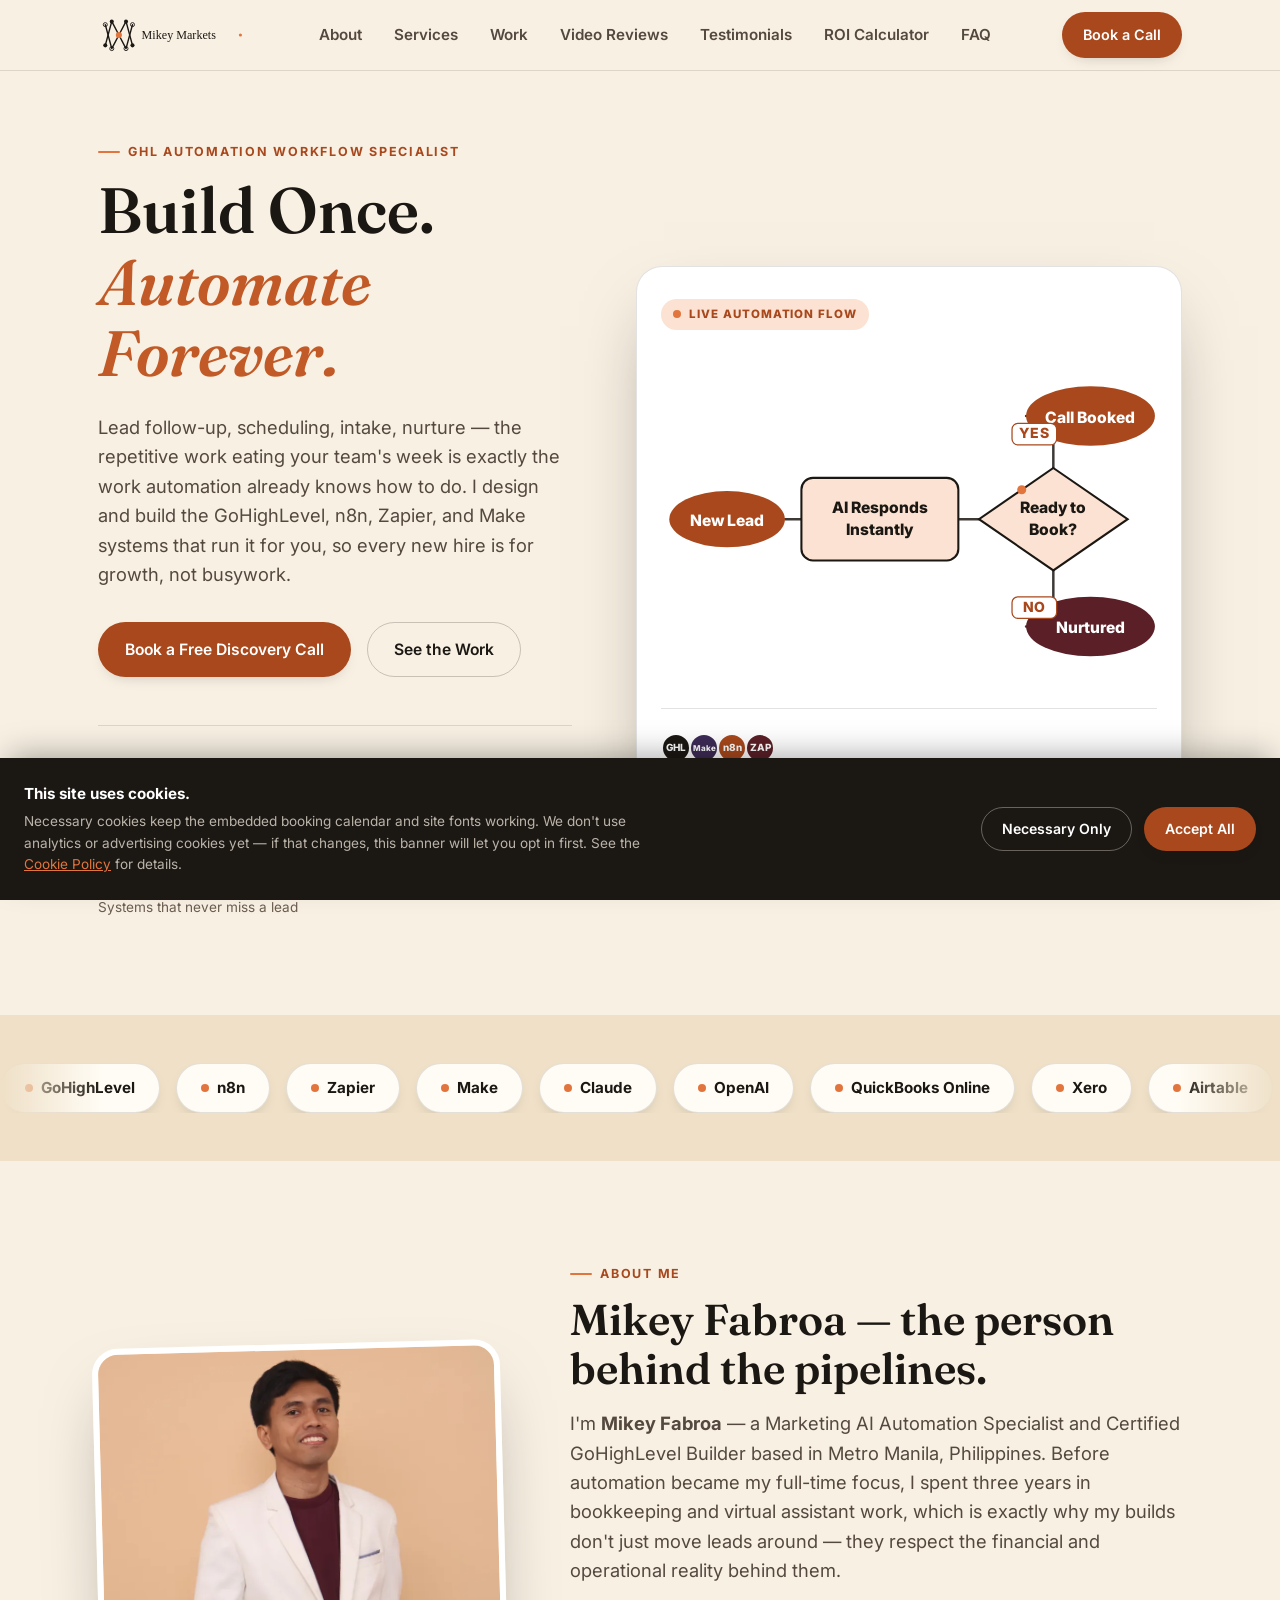
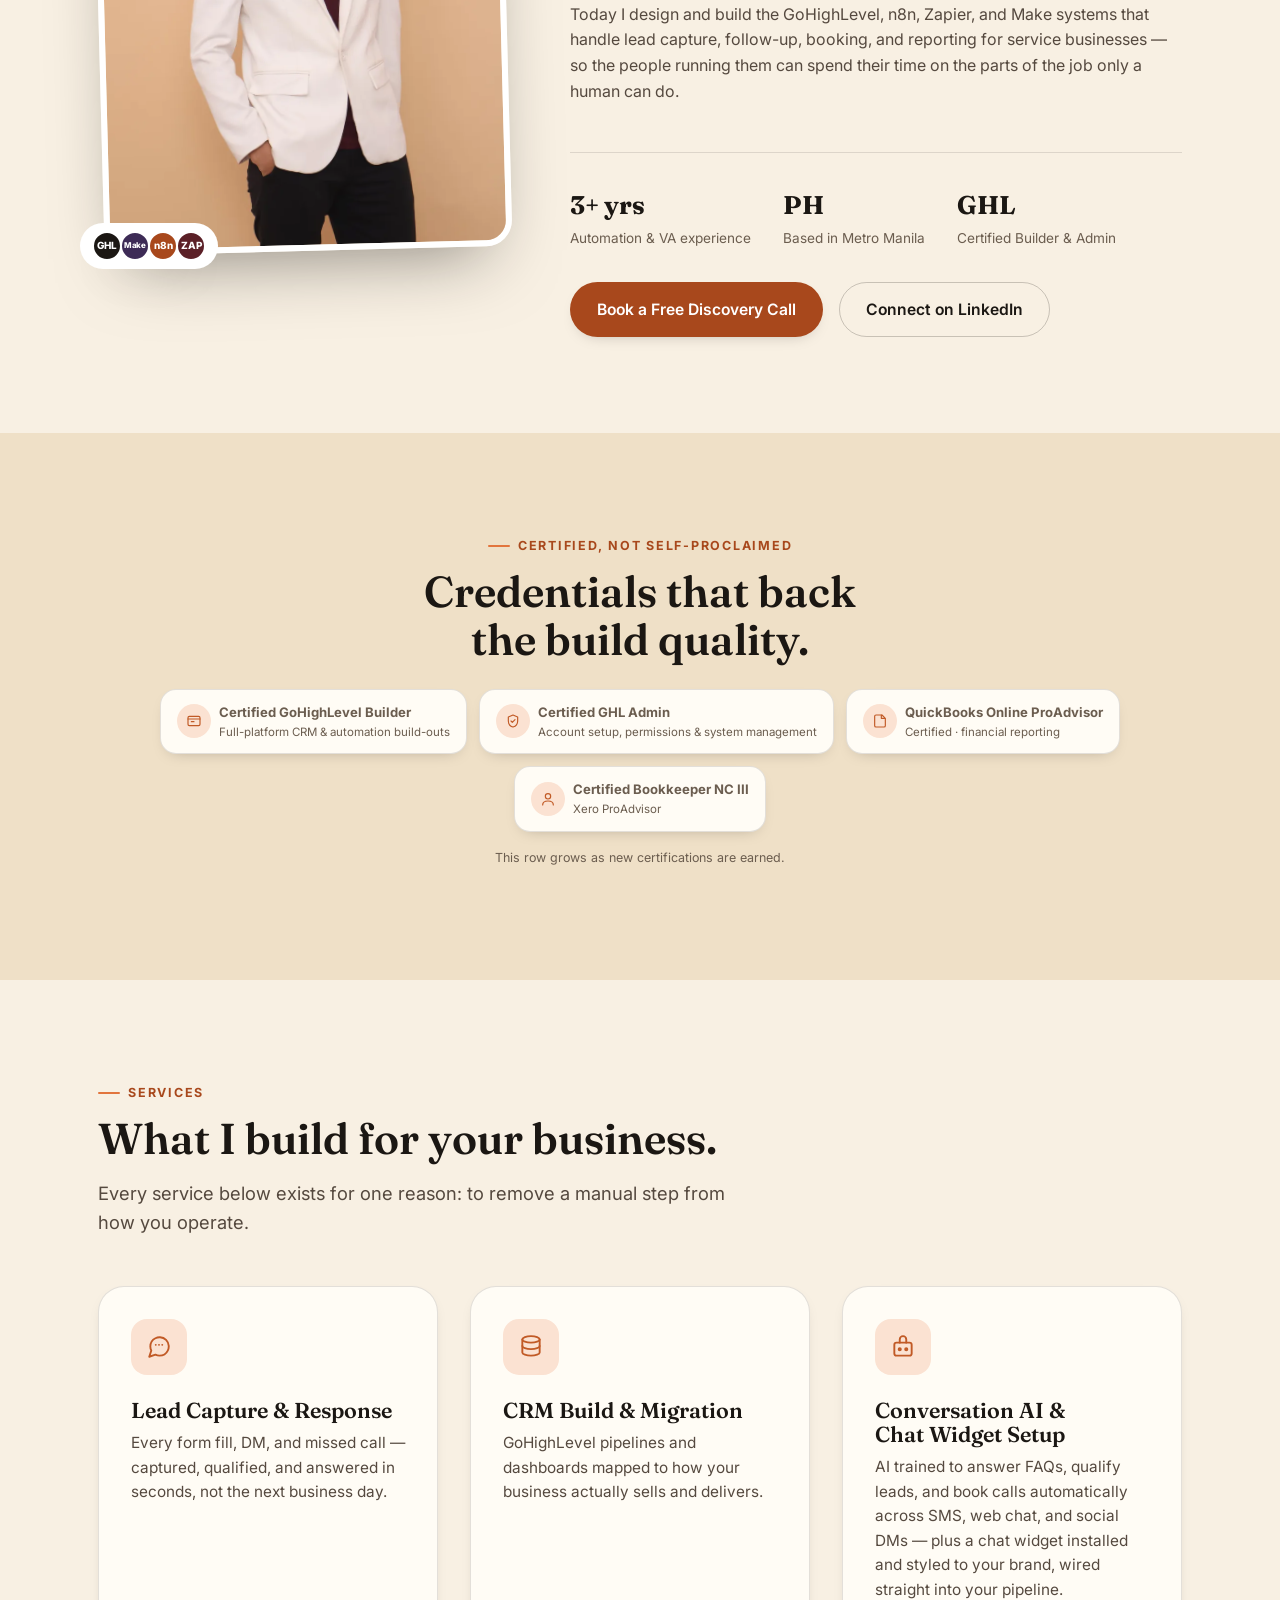
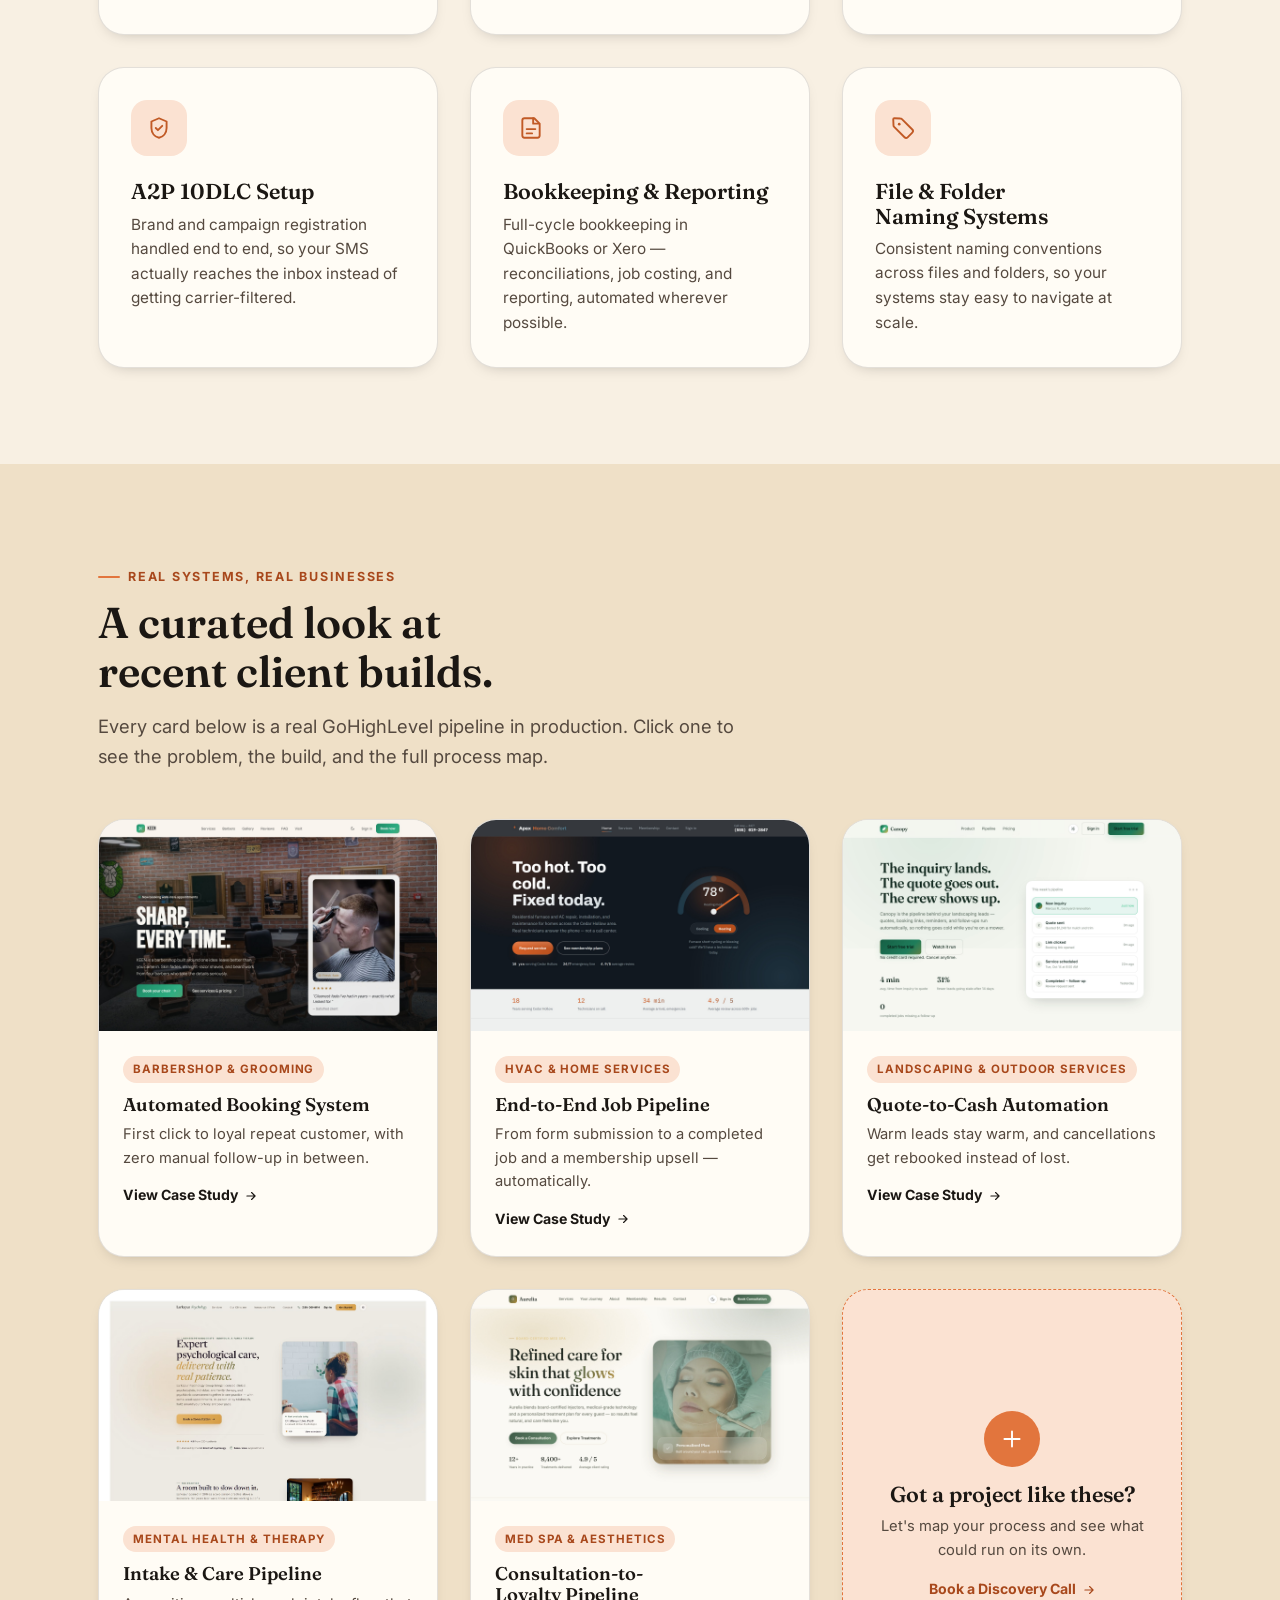
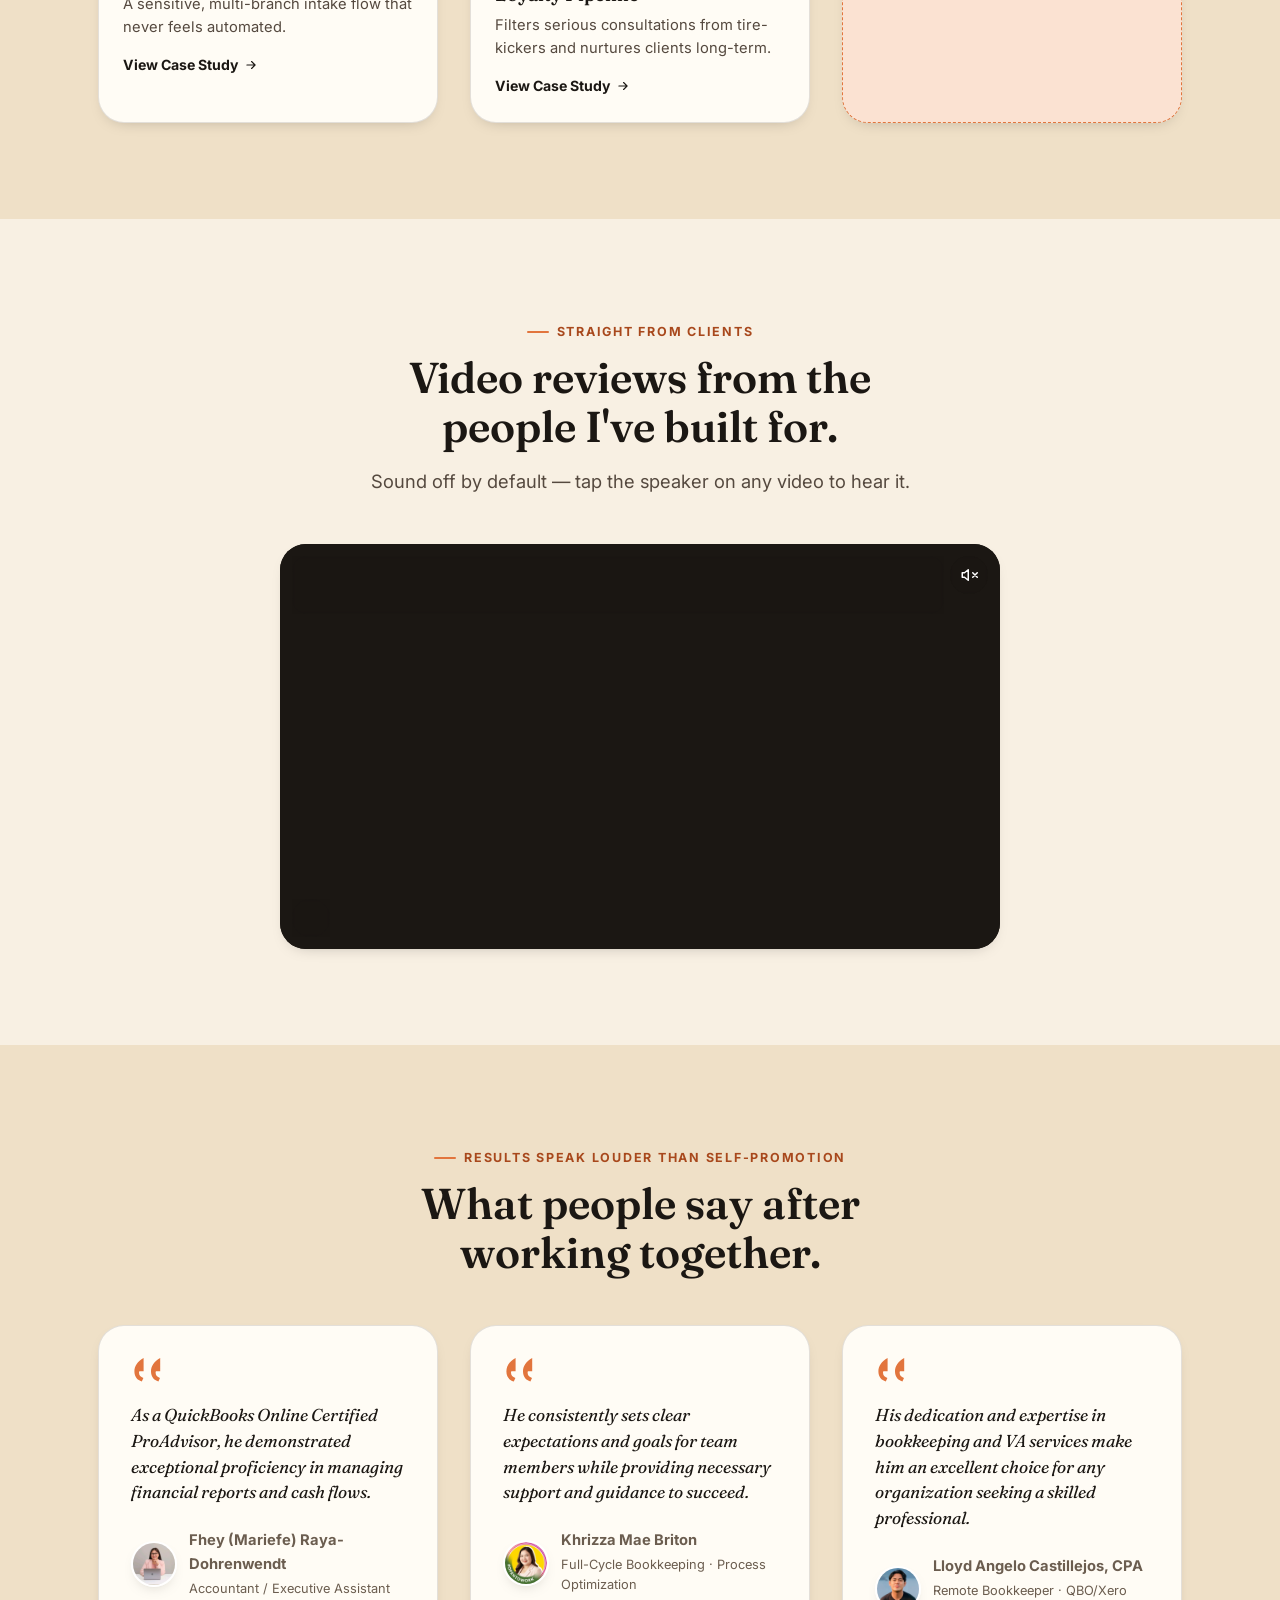
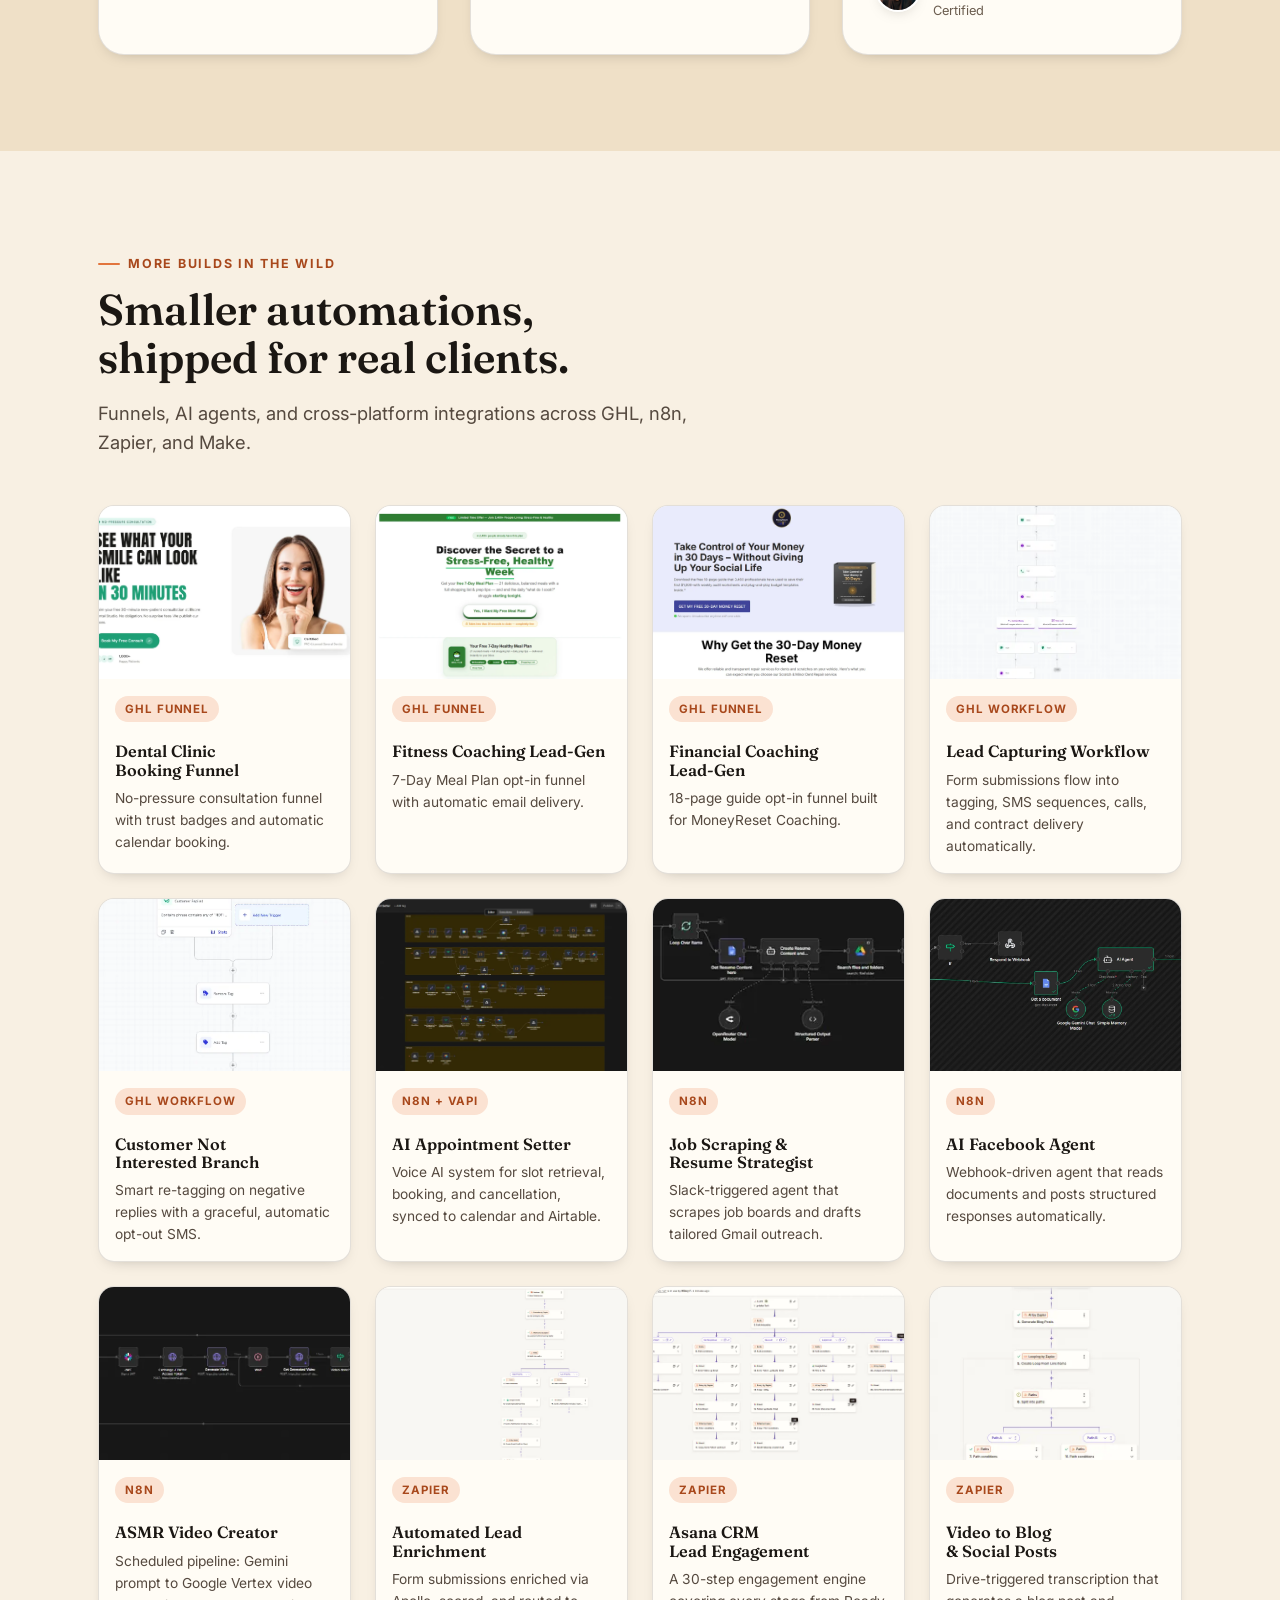
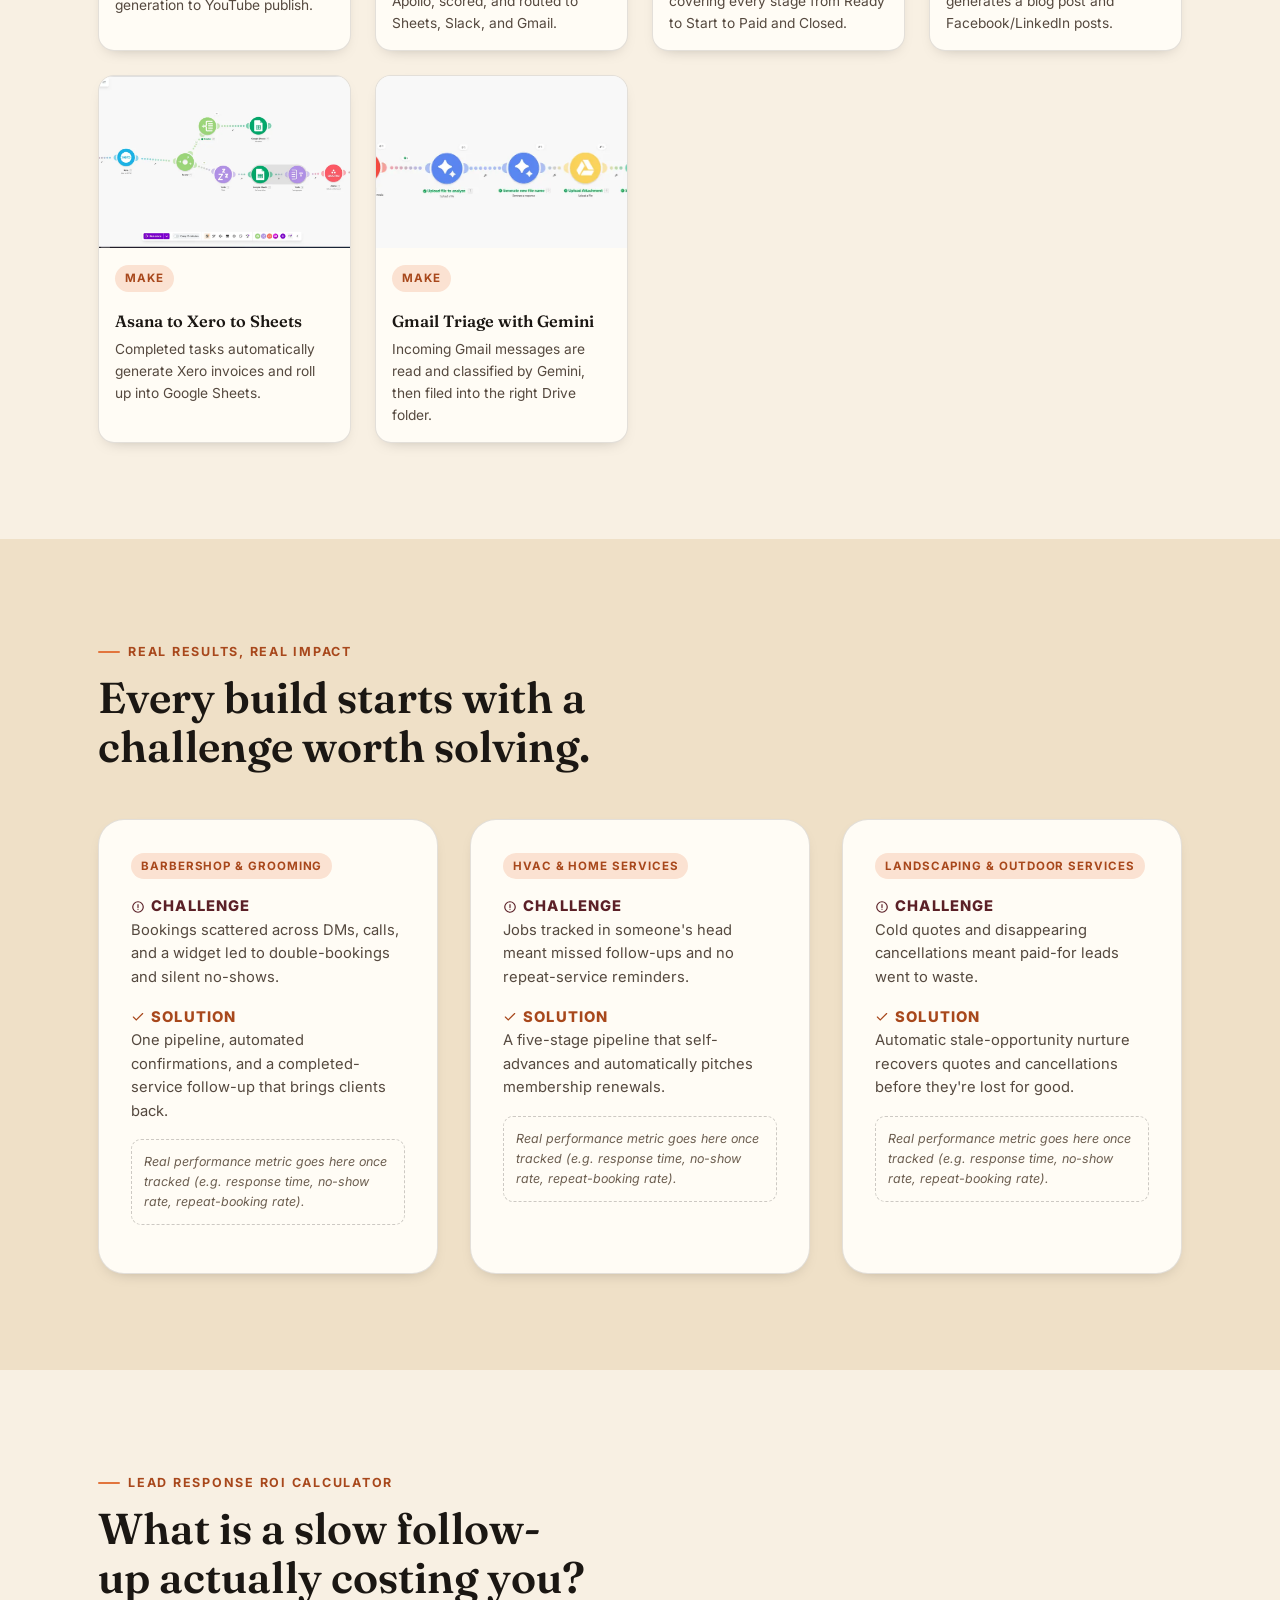
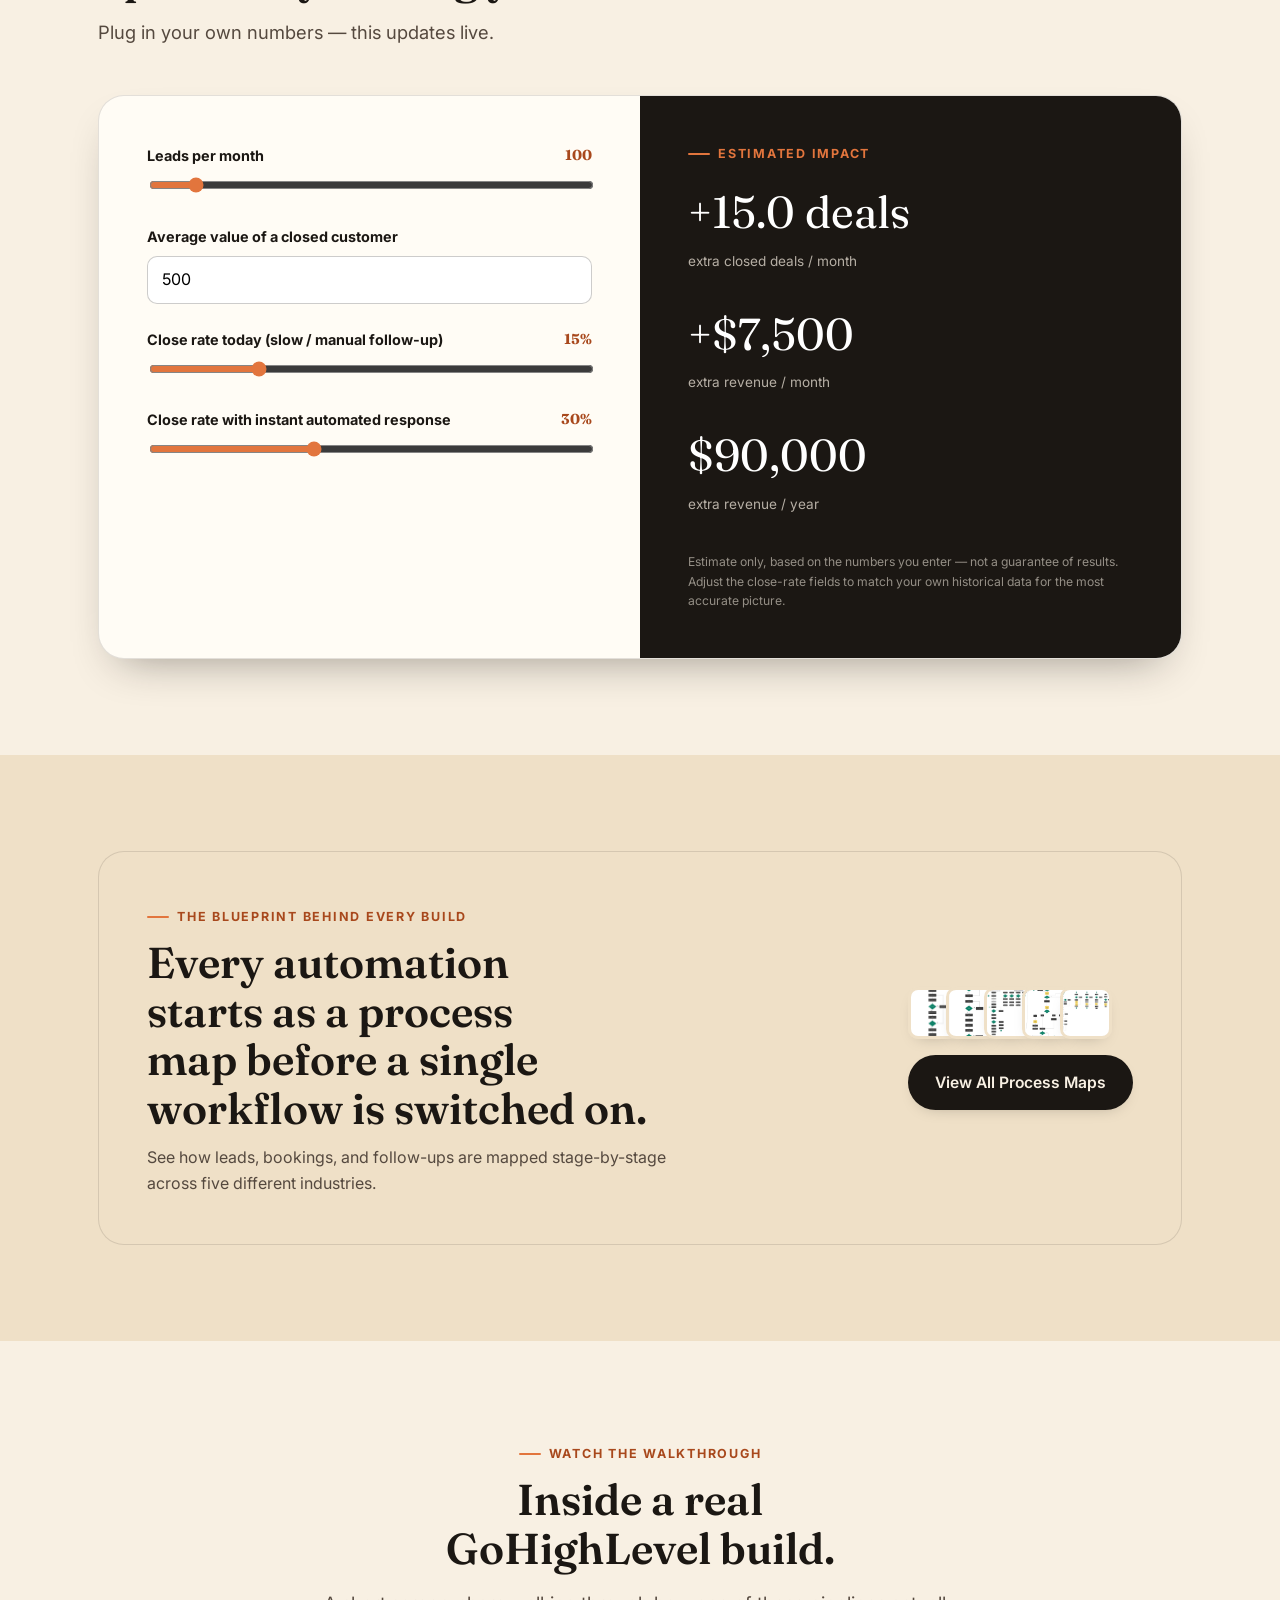
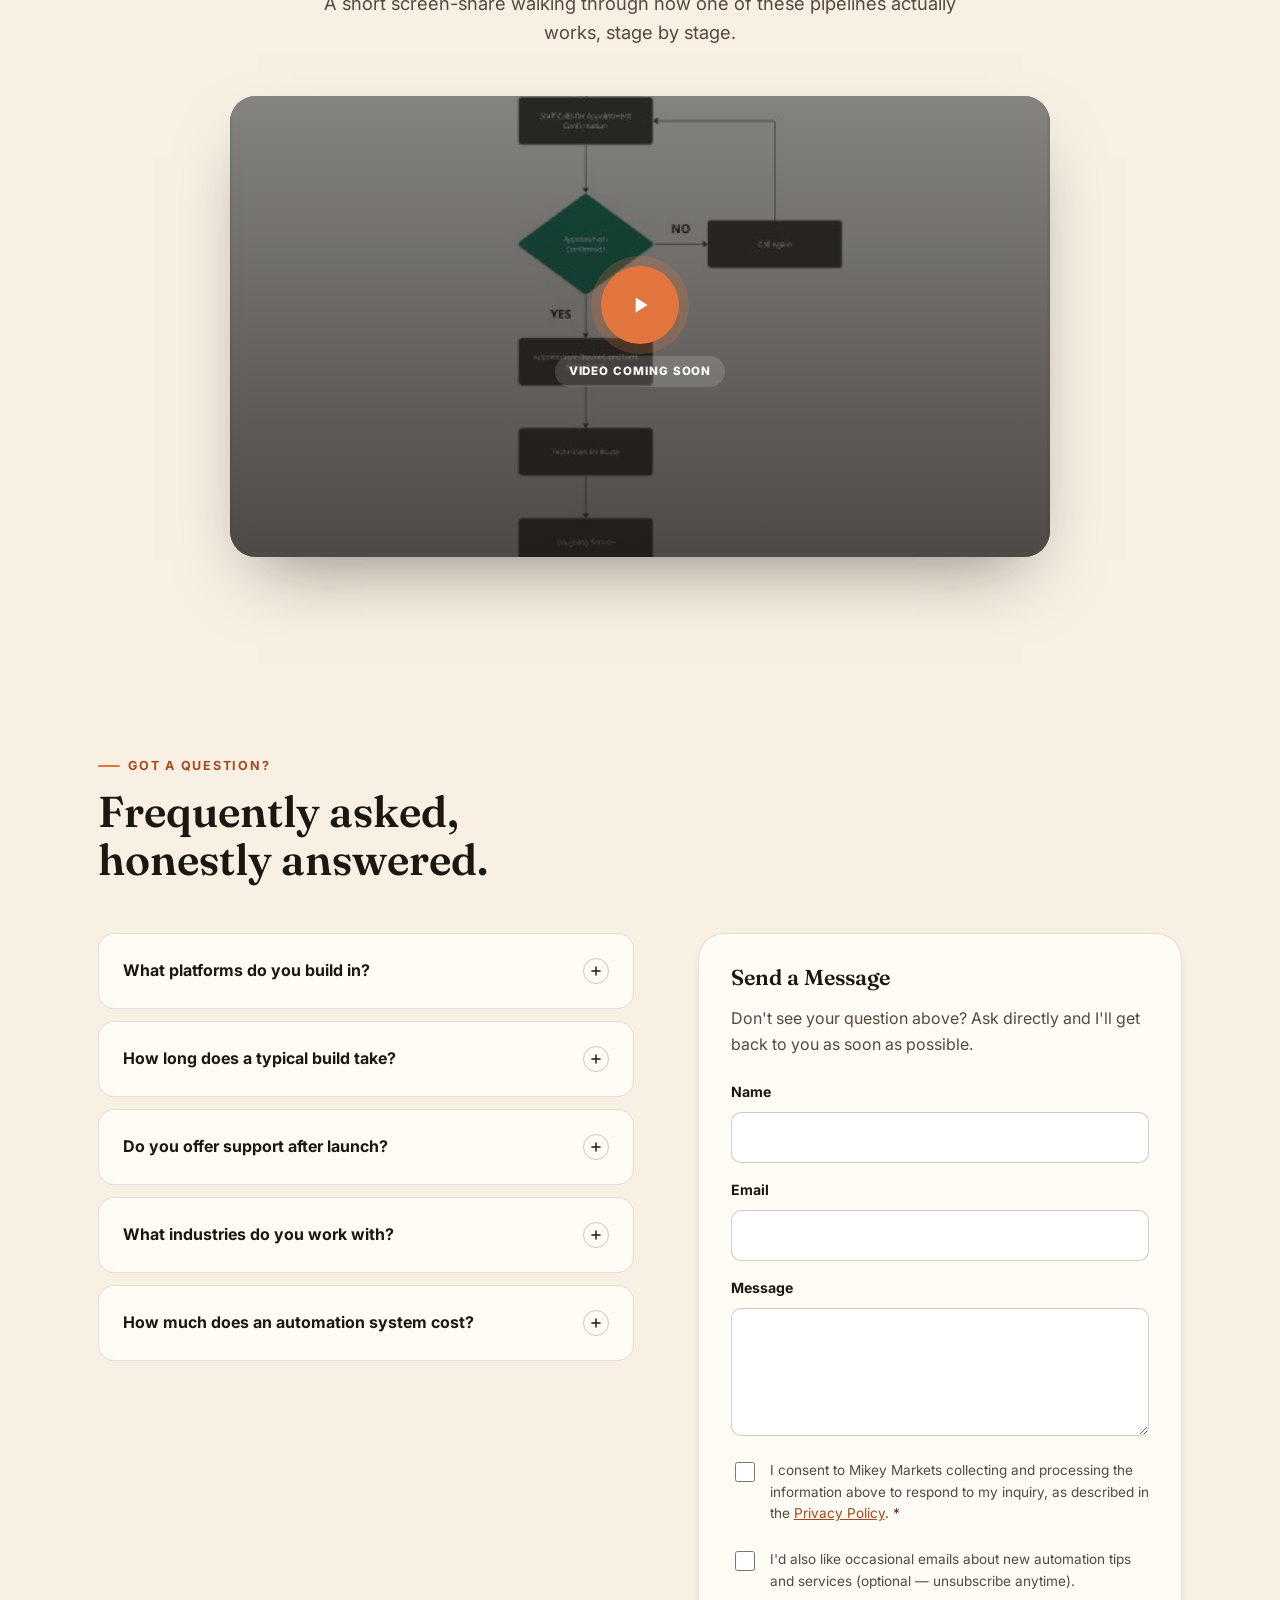
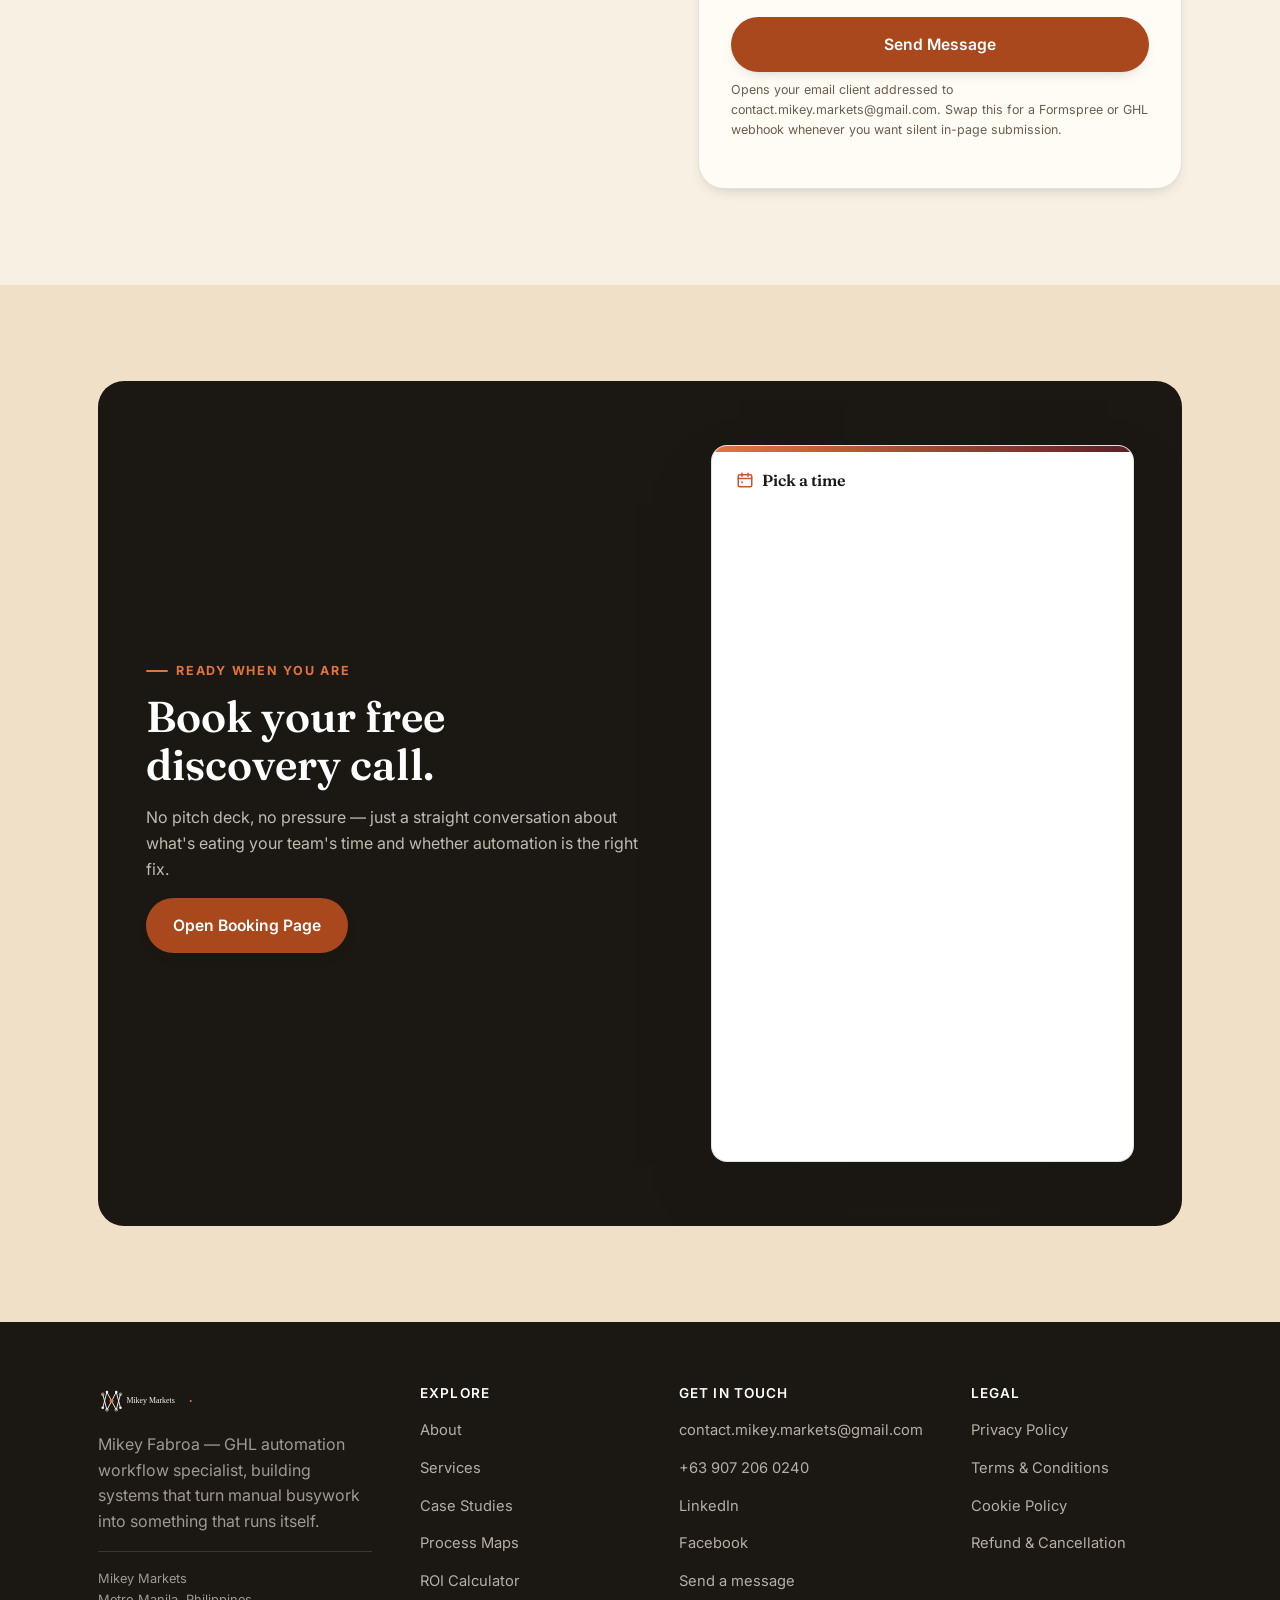
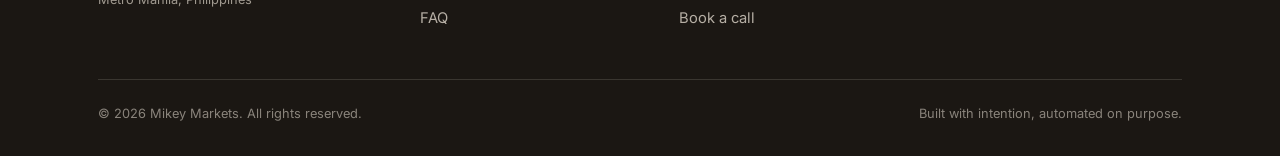
==== commit 8e53d841: "Move video reviews and testimonials right after Work Reordered sections so Work -> Video Reviews -> " ====
--- a/index.html
+++ b/index.html
@@ -75,8 +75,8 @@
       <li><a href="#about">About</a></li>
       <li><a href="#services">Services</a></li>
       <li><a href="#work">Work</a></li>
+      <li><a href="#video-reviews">Video Reviews</a></li>
       <li><a href="#testimonials">Testimonials</a></li>
-      <li><a href="#video-reviews">Video Reviews</a></li>
       <li><a href="#roi">ROI Calculator</a></li>
       <li><a href="#faq">FAQ</a></li>
     </ul>
@@ -352,6 +352,29 @@
     </div>
   </section>
 
+  <!-- ============ VIDEO REVIEWS ============ -->
+  <section class="section-pad" id="video-reviews">
+    <div class="container">
+      <div class="section-head center">
+        <p class="eyebrow" style="justify-content:center;">Straight From Clients</p>
+        <h2>Video reviews from the people I've built for.</h2>
+        <p class="lede">Sound off by default — tap the speaker on any video to hear it.</p>
+      </div>
+      <div class="video-review-grid" id="videoReviewGrid"><!-- injected by JS --></div>
+    </div>
+  </section>
+
+  <!-- ============ TESTIMONIALS ============ -->
+  <section class="section-pad alt-band" id="testimonials">
+    <div class="container">
+      <div class="section-head center">
+        <p class="eyebrow" style="justify-content:center;">Results Speak Louder Than Self-Promotion</p>
+        <h2>What people say after working together.</h2>
+      </div>
+      <div class="testimonial-grid" id="testimonialsGrid"><!-- injected by JS --></div>
+    </div>
+  </section>
+
   <!-- ============ MORE AUTOMATIONS ============ -->
   <section class="section-pad" id="more-work">
     <div class="container">
@@ -464,29 +487,6 @@
       </div>
       <!-- TODO: replace the block above with a real Loom embed once the recording is ready, e.g.
            <iframe src="https://www.loom.com/embed/<id>" allowfullscreen></iframe> -->
-    </div>
-  </section>
-
-  <!-- ============ TESTIMONIALS ============ -->
-  <section class="section-pad alt-band" id="testimonials">
-    <div class="container">
-      <div class="section-head center">
-        <p class="eyebrow" style="justify-content:center;">Results Speak Louder Than Self-Promotion</p>
-        <h2>What people say after working together.</h2>
-      </div>
-      <div class="testimonial-grid" id="testimonialsGrid"><!-- injected by JS --></div>
-    </div>
-  </section>
-
-  <!-- ============ VIDEO REVIEWS ============ -->
-  <section class="section-pad" id="video-reviews">
-    <div class="container">
-      <div class="section-head center">
-        <p class="eyebrow" style="justify-content:center;">Straight From Clients</p>
-        <h2>Video reviews from the people I've built for.</h2>
-        <p class="lede">Sound off by default — tap the speaker on any video to hear it.</p>
-      </div>
-      <div class="video-review-grid" id="videoReviewGrid"><!-- injected by JS --></div>
     </div>
   </section>
 
--- a/css/styles.css
+++ b/css/styles.css
@@ -359,28 +359,29 @@
 
 /* ---------- Certifications ---------- */
 .cert-strip{ text-align: center; }
-.cert-strip .section-head{ margin-inline: auto; margin-bottom: var(--space-6); }
+.cert-strip .section-head{ margin-inline: auto; margin-bottom: var(--space-5); }
 .cert-row{
-  display: flex; flex-wrap: wrap; justify-content: center; gap: var(--space-5);
+  display: flex; flex-wrap: wrap; justify-content: center; gap: var(--space-3);
 }
 .cert-badge{
-  display: flex; align-items: center; gap: var(--space-3);
+  display: flex; align-items: center; gap: var(--space-2);
   background: var(--surface);
   border: 1px solid var(--line);
   border-radius: var(--radius-md);
-  padding: var(--space-4) var(--space-5);
-  min-width: 220px;
+  padding: var(--space-3) var(--space-4);
+  min-width: 180px;
   text-align: left;
   box-shadow: var(--shadow-sm);
 }
 .cert-badge .icon-wrap{
-  width: 44px; height: 44px; border-radius: 50%;
+  width: 34px; height: 34px; border-radius: 50%;
   background: var(--accent-tint); color: var(--accent-dark);
   display: flex; align-items: center; justify-content: center; flex-shrink: 0;
 }
-.cert-badge strong{ display: block; font-size: 0.95rem; }
-.cert-badge span{ font-size: 0.82rem; color: var(--ink-faint); }
-.cert-note{ margin-top: var(--space-5); font-size: 0.85rem; color: var(--ink-faint); }
+.cert-badge .icon-wrap svg{ width: 16px; height: 16px; }
+.cert-badge strong{ display: block; font-size: 0.82rem; }
+.cert-badge span{ font-size: 0.72rem; color: var(--ink-faint); }
+.cert-note{ margin-top: var(--space-4); font-size: 0.78rem; color: var(--ink-faint); }
 
 /* ---------- Marquee ---------- */
 .marquee-wrap{
@@ -576,7 +577,12 @@
 }
 .quote-mark{ margin-bottom: var(--space-3); }
 .testimonial-card blockquote{ margin: 0 0 var(--space-5); font-family: var(--font-display); font-size: 1.08rem; font-style: italic; color: var(--ink); line-height: 1.5; }
-.testimonial-card figcaption{ display: flex; flex-direction: column; gap: 2px; }
+.testimonial-card figcaption{ display: flex; align-items: center; gap: var(--space-3); }
+.testimonial-avatar{
+  width: 46px; height: 46px; border-radius: 50%; object-fit: cover; flex-shrink: 0;
+  border: 2px solid var(--surface-2); box-shadow: var(--shadow-sm);
+}
+.testimonial-figcaption-text{ display: flex; flex-direction: column; gap: 2px; }
 .testimonial-card figcaption strong{ font-size: 0.92rem; }
 .testimonial-card figcaption span{ font-size: 0.8rem; color: var(--ink-faint); }
 
@@ -699,17 +705,19 @@
 /* ---------- Video reviews ---------- */
 .video-review-grid{
   display: grid;
-  gap: var(--space-5);
-  grid-template-columns: 1fr;
-}
-@media (min-width: 640px){ .video-review-grid{ grid-template-columns: repeat(2, 1fr); } }
-@media (min-width: 980px){ .video-review-grid{ grid-template-columns: repeat(3, 1fr); } }
+  gap: var(--space-6);
+  grid-template-columns: repeat(auto-fit, minmax(320px, 1fr));
+  justify-content: center;
+}
 .video-review-card{
   position: relative;
   border-radius: var(--radius-lg);
   overflow: hidden;
   box-shadow: var(--shadow-sm);
-  aspect-ratio: 9/16;
+  aspect-ratio: 16/9;
+  max-width: 720px;
+  width: 100%;
+  margin-inline: auto;
   background: var(--ink);
 }
 .video-review-card video{
@@ -724,20 +732,52 @@
 }
 .video-review-caption strong{ font-size: 0.85rem; display: block; line-height: 1.2; }
 .video-review-caption span{ font-size: 0.7rem; opacity: 0.85; }
-.video-review-mute{
-  position: absolute; top: var(--space-3); right: var(--space-3);
+.video-review-mute,
+.video-review-playpause{
+  position: absolute;
   width: 38px; height: 38px; border-radius: 50%; border: none; cursor: pointer;
   background: rgba(27,23,19,0.55); color: #fff;
   display: flex; align-items: center; justify-content: center;
   backdrop-filter: blur(2px);
   transition: background .2s var(--ease-out), transform .2s var(--ease-out);
 }
-.video-review-mute:hover{ background: rgba(27,23,19,0.78); transform: scale(1.06); }
-.video-review-mute svg{ width: 18px; height: 18px; }
+.video-review-mute{ top: var(--space-3); right: var(--space-3); }
+.video-review-playpause{ left: var(--space-3); bottom: var(--space-3); }
+.video-review-mute:hover,
+.video-review-playpause:hover{ background: rgba(27,23,19,0.78); transform: scale(1.06); }
+.video-review-mute svg,
+.video-review-playpause svg{ width: 18px; height: 18px; }
 .video-review-mute .icon-muted{ display: block; }
 .video-review-mute .icon-unmuted{ display: none; }
 .video-review-card.is-unmuted .icon-muted{ display: none; }
 .video-review-card.is-unmuted .icon-unmuted{ display: block; }
+.video-review-playpause .icon-play{ display: block; }
+.video-review-playpause .icon-pause{ display: none; }
+.video-review-card.is-playing .icon-play{ display: none; }
+.video-review-card.is-playing .icon-pause{ display: block; }
+.video-review-card video{ cursor: pointer; }
+
+.video-review-volume-wrap{
+  position: absolute; top: calc(var(--space-3) + 44px); right: var(--space-3);
+  background: rgba(27,23,19,0.55); backdrop-filter: blur(2px);
+  border-radius: var(--radius-pill);
+  padding: 10px 8px;
+  opacity: 0; pointer-events: none; transform: translateY(-4px);
+  transition: opacity .2s var(--ease-out), transform .2s var(--ease-out);
+}
+.video-review-card.is-unmuted .video-review-volume-wrap{ opacity: 1; pointer-events: auto; transform: translateY(0); }
+.video-review-volume{
+  writing-mode: vertical-lr; direction: rtl; appearance: none; -webkit-appearance: none;
+  width: 4px; height: 72px; background: rgba(255,255,255,0.35); border-radius: var(--radius-pill); cursor: pointer;
+}
+.video-review-volume::-webkit-slider-thumb{
+  appearance: none; -webkit-appearance: none; width: 14px; height: 14px; border-radius: 50%;
+  background: #fff; box-shadow: 0 0 0 2px rgba(27,23,19,0.4);
+}
+.video-review-volume::-moz-range-thumb{
+  width: 14px; height: 14px; border-radius: 50%; background: #fff; border: none;
+  box-shadow: 0 0 0 2px rgba(27,23,19,0.4);
+}
 
 /* ---------- FAQ + Contact ---------- */
 .faq-grid{ display: grid; gap: var(--space-8); grid-template-columns: 1fr; }
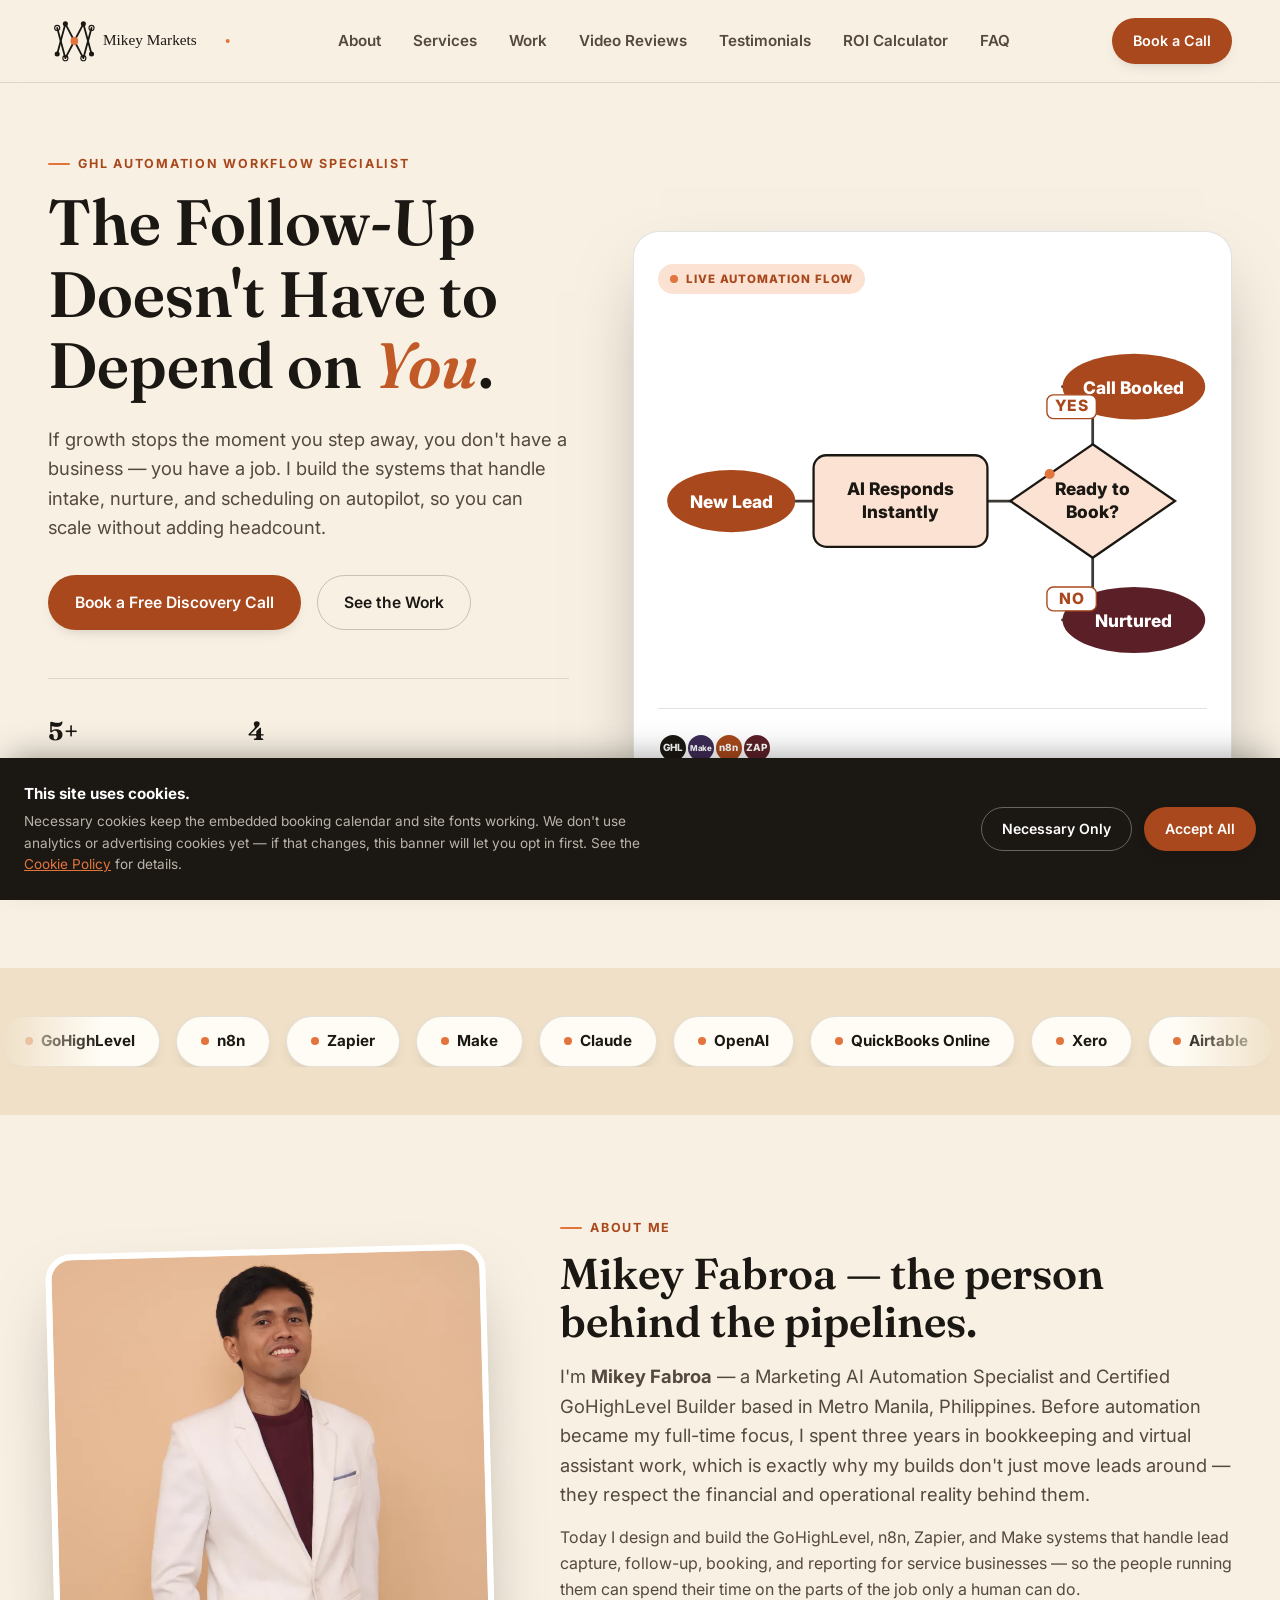
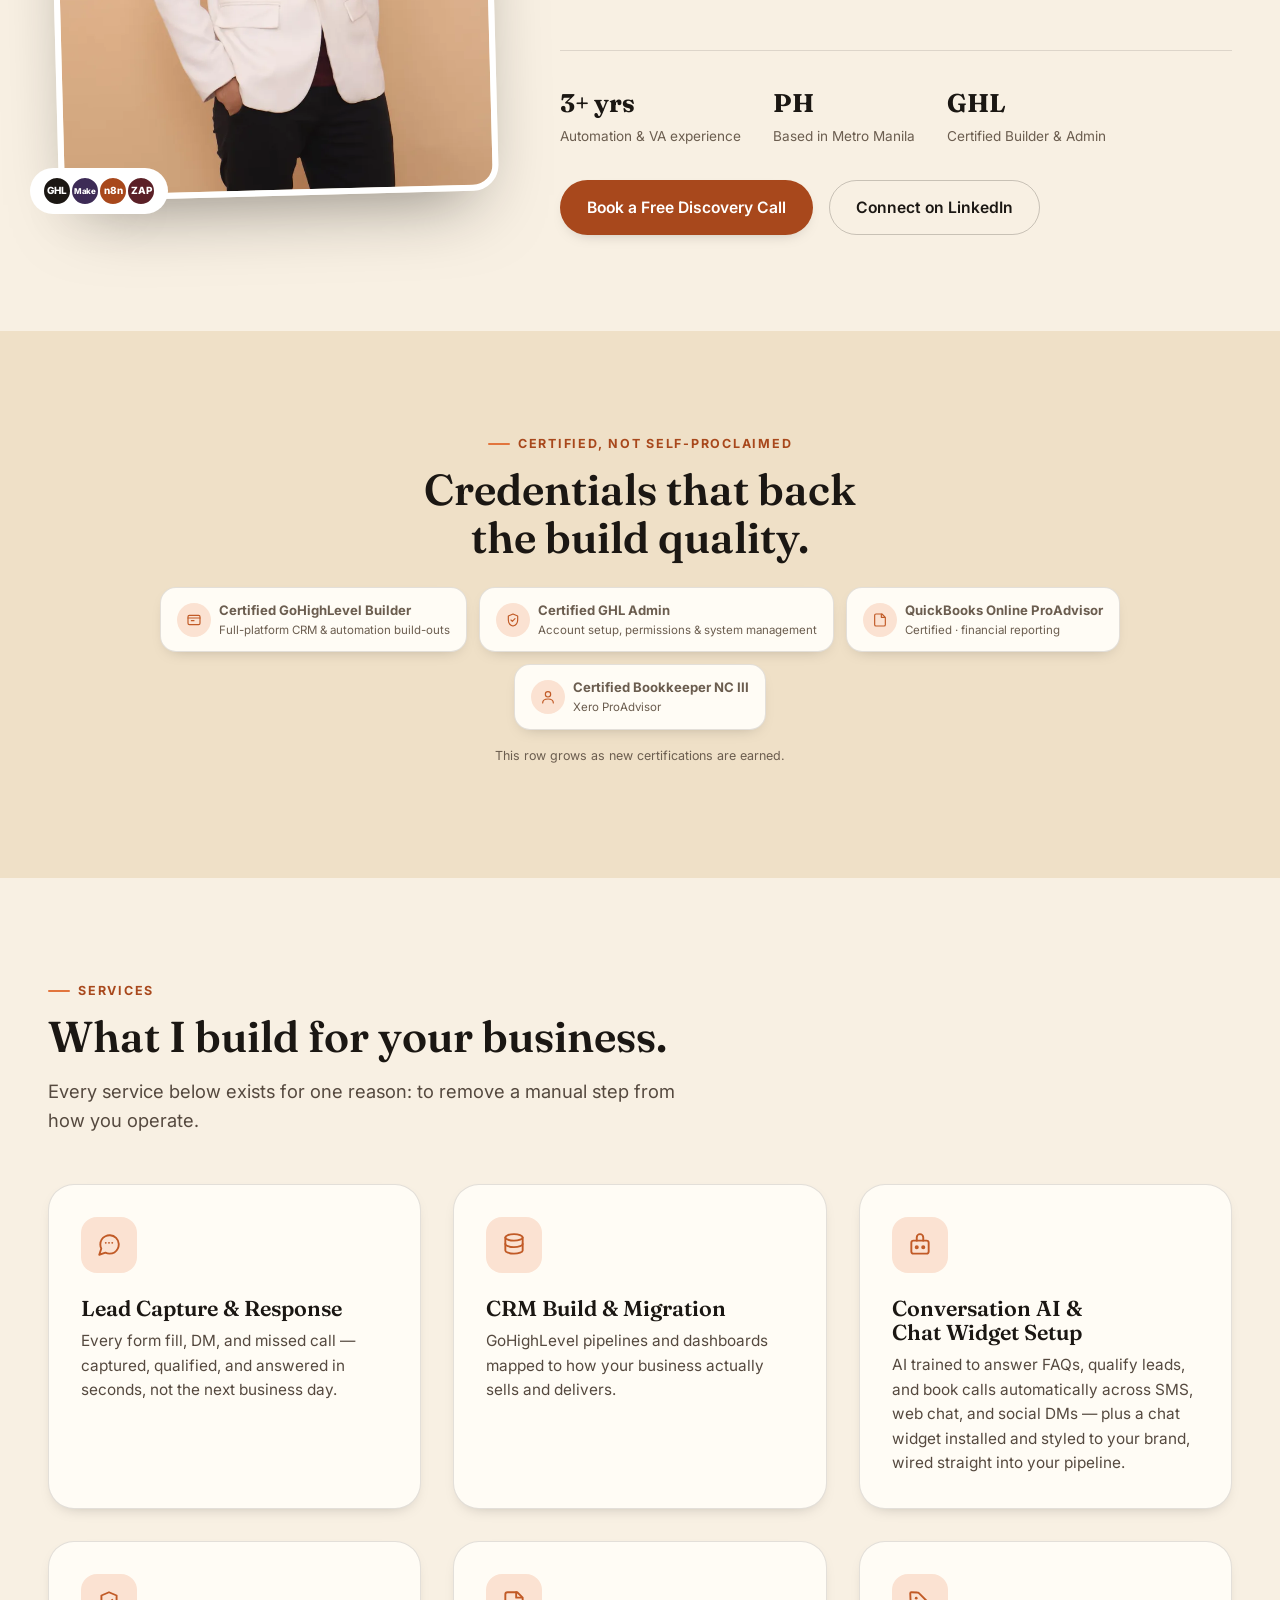
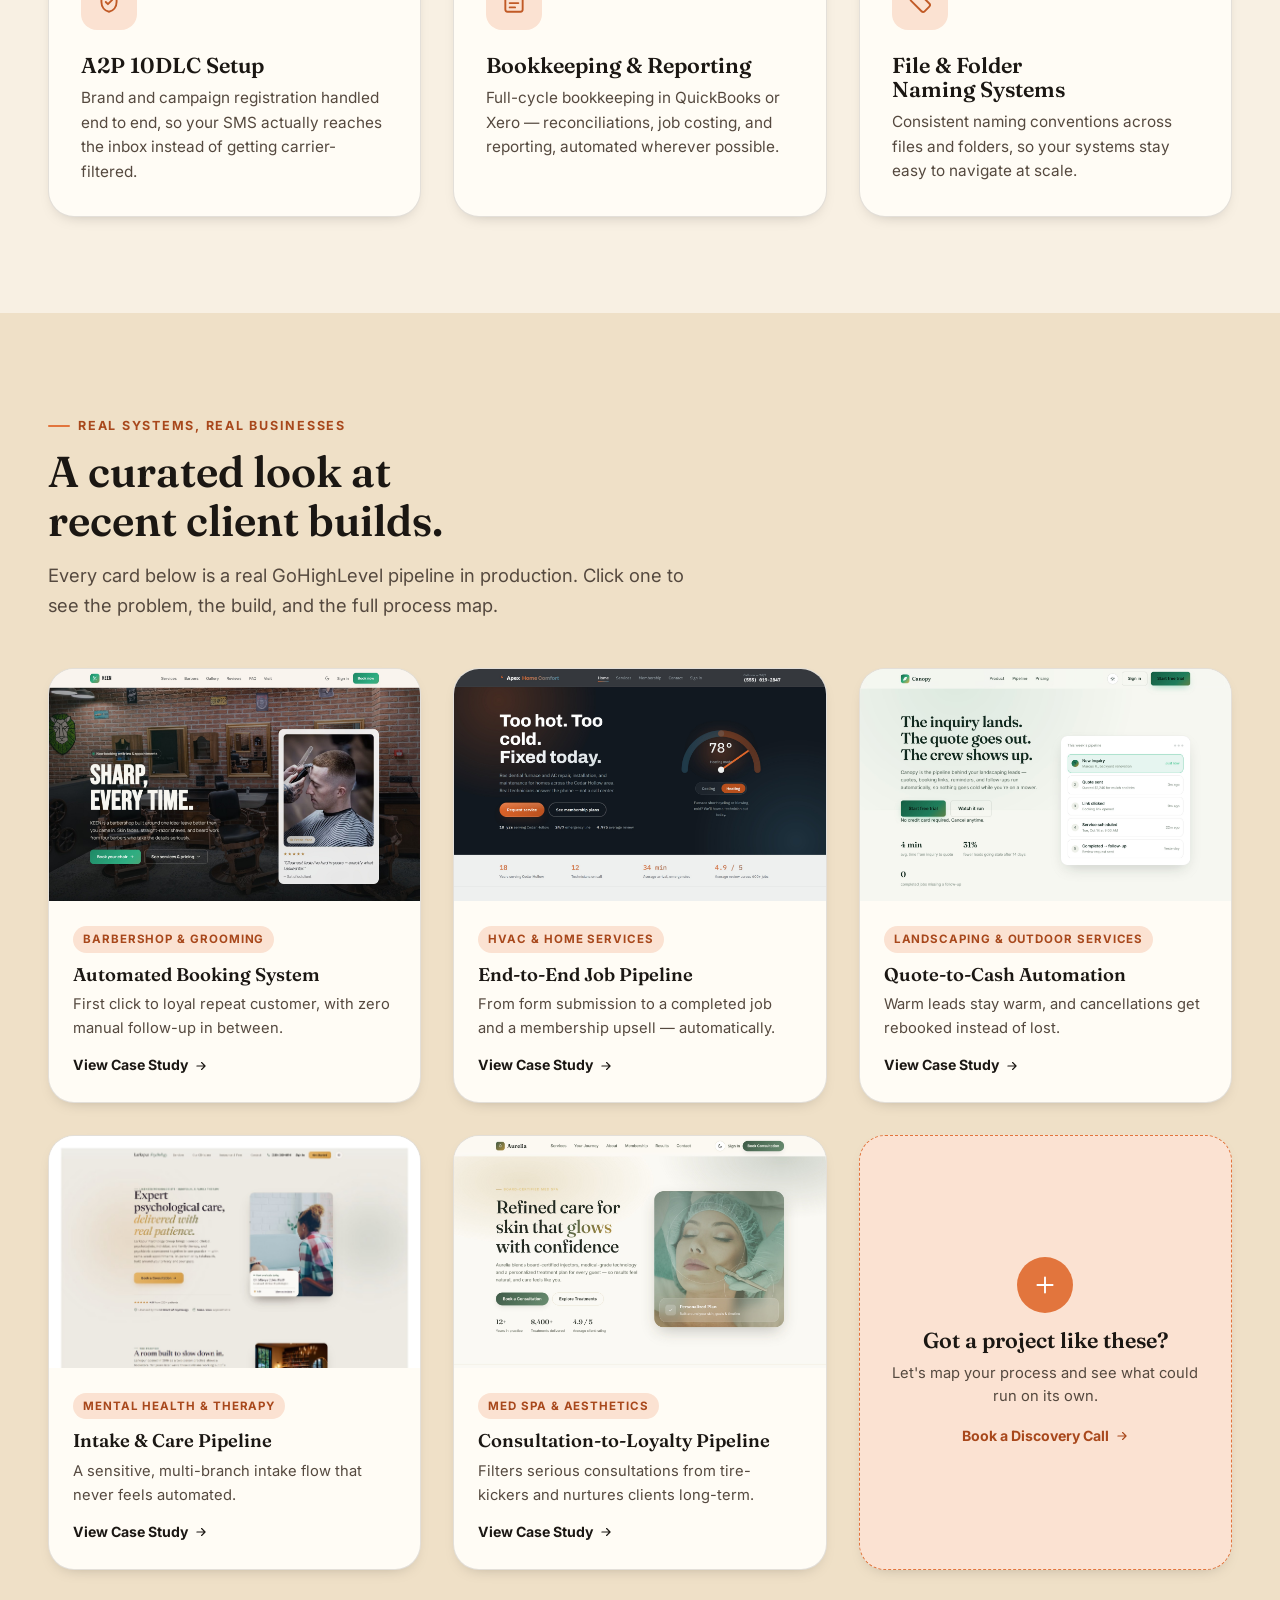
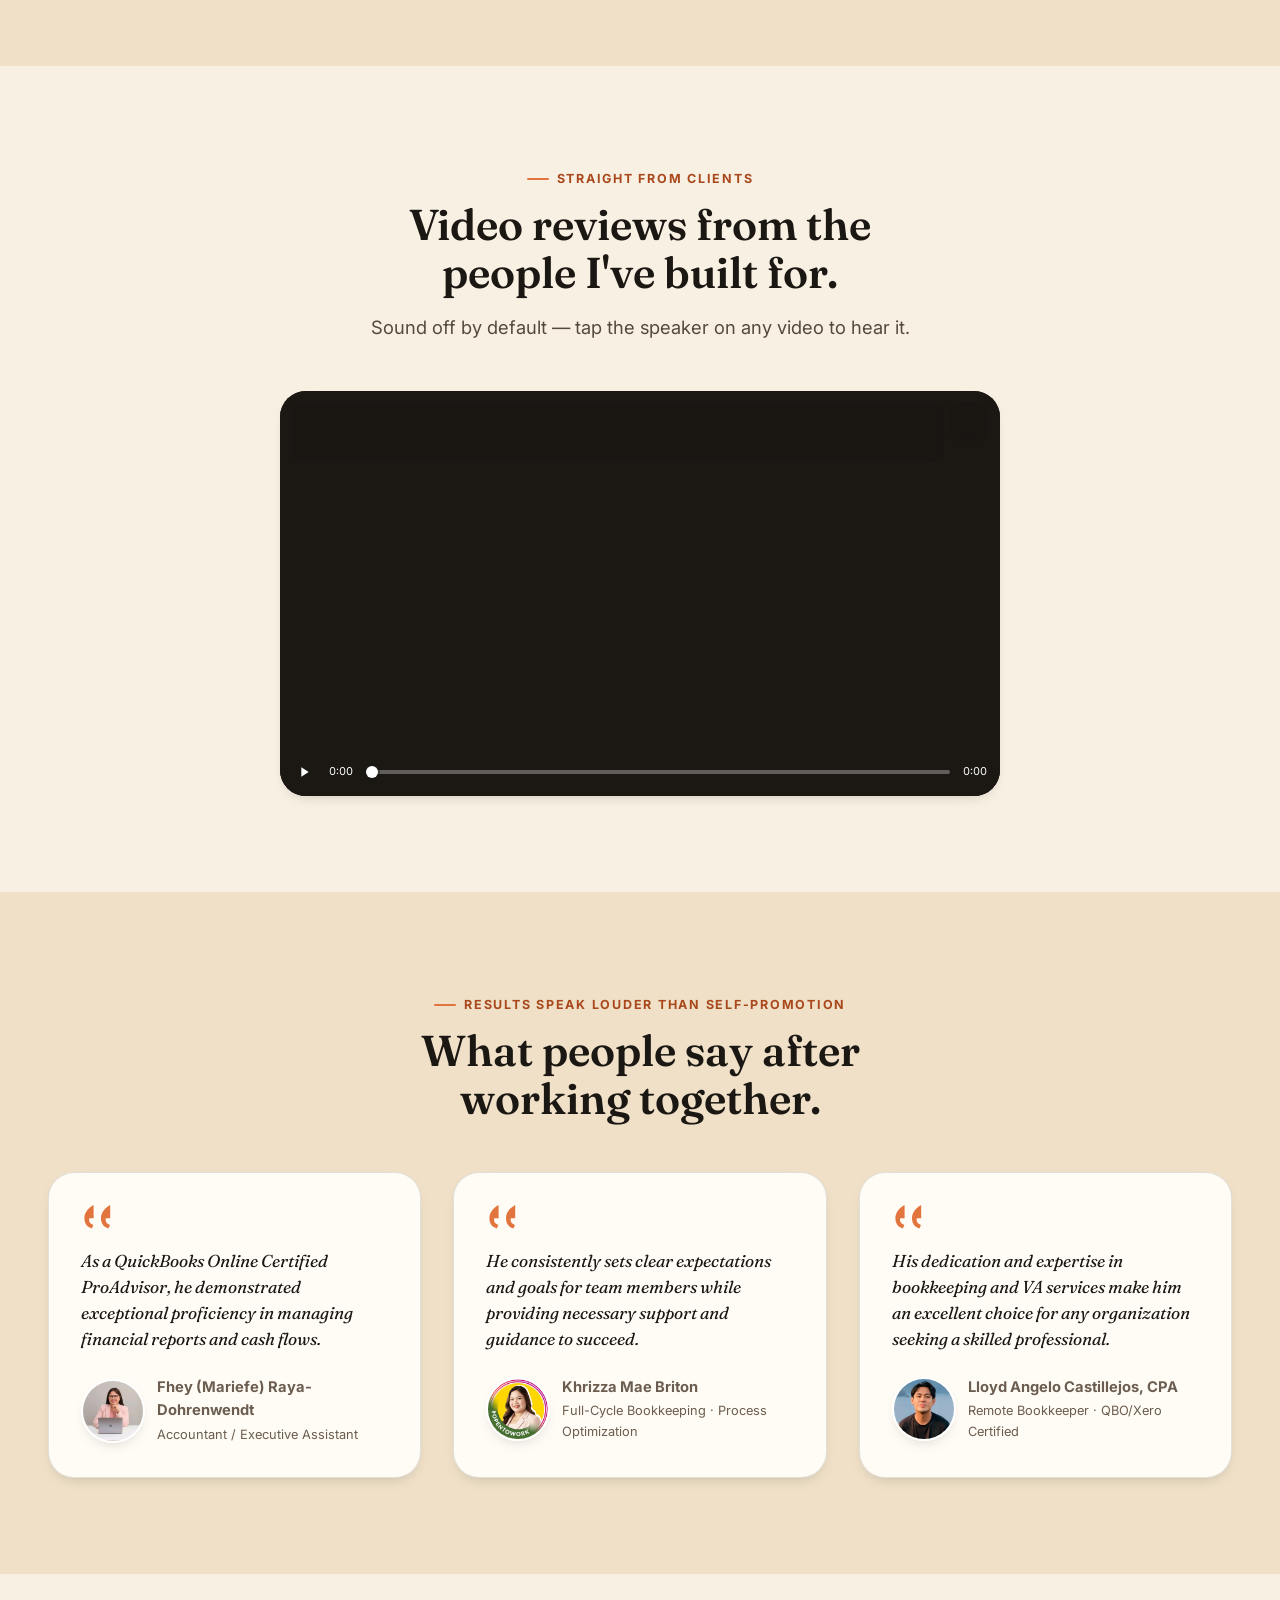
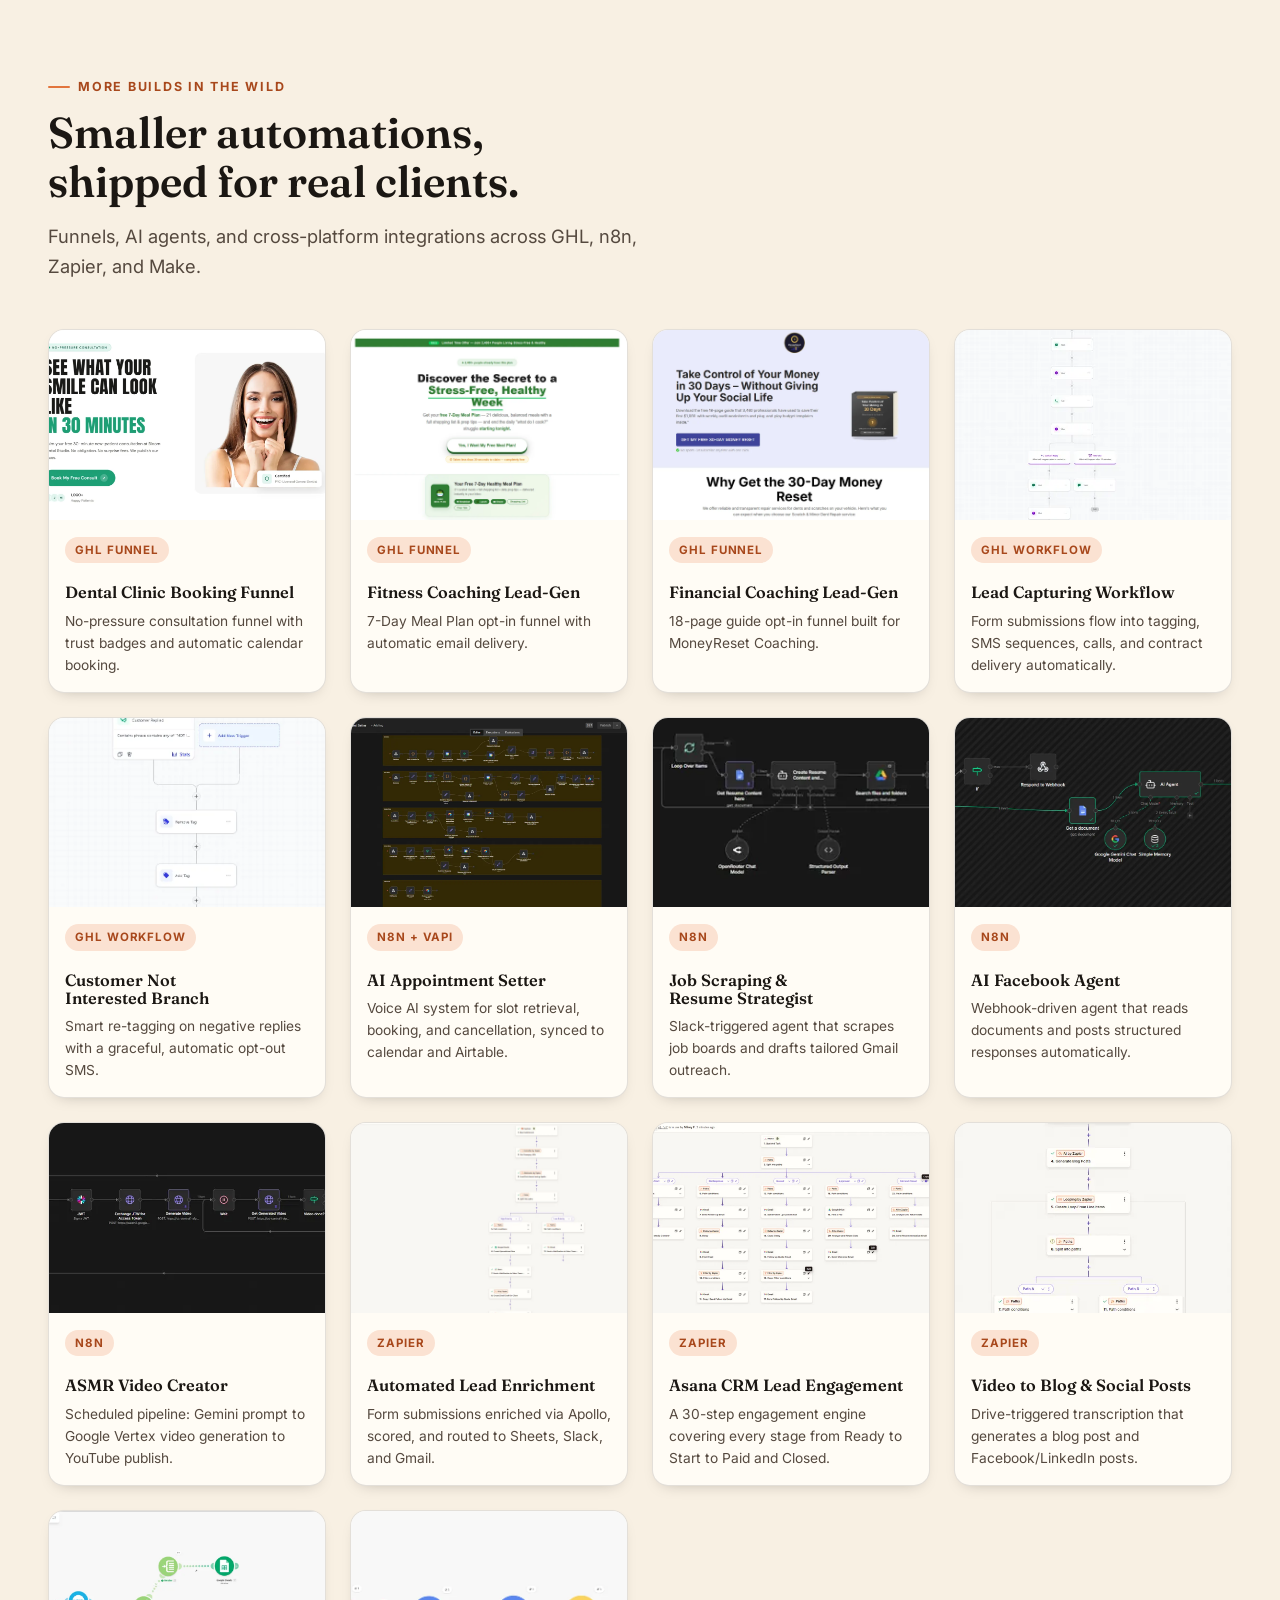
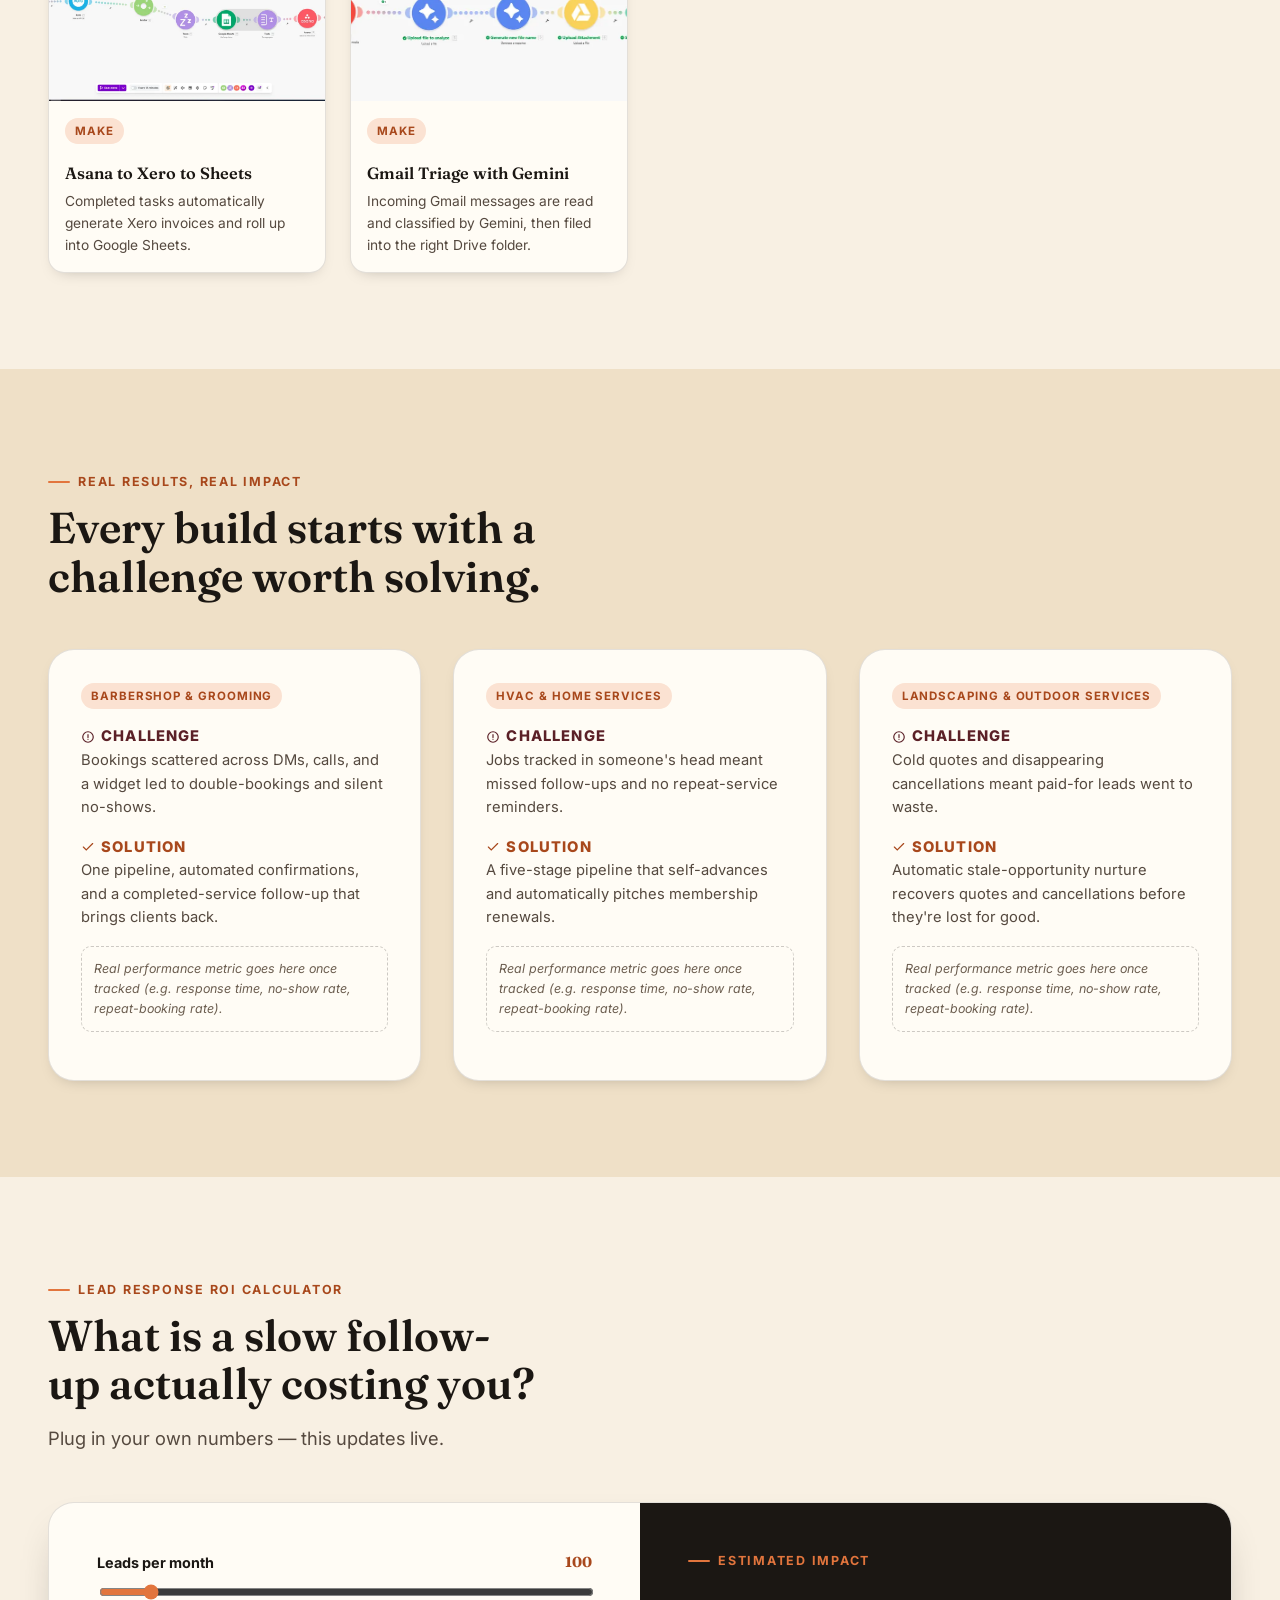
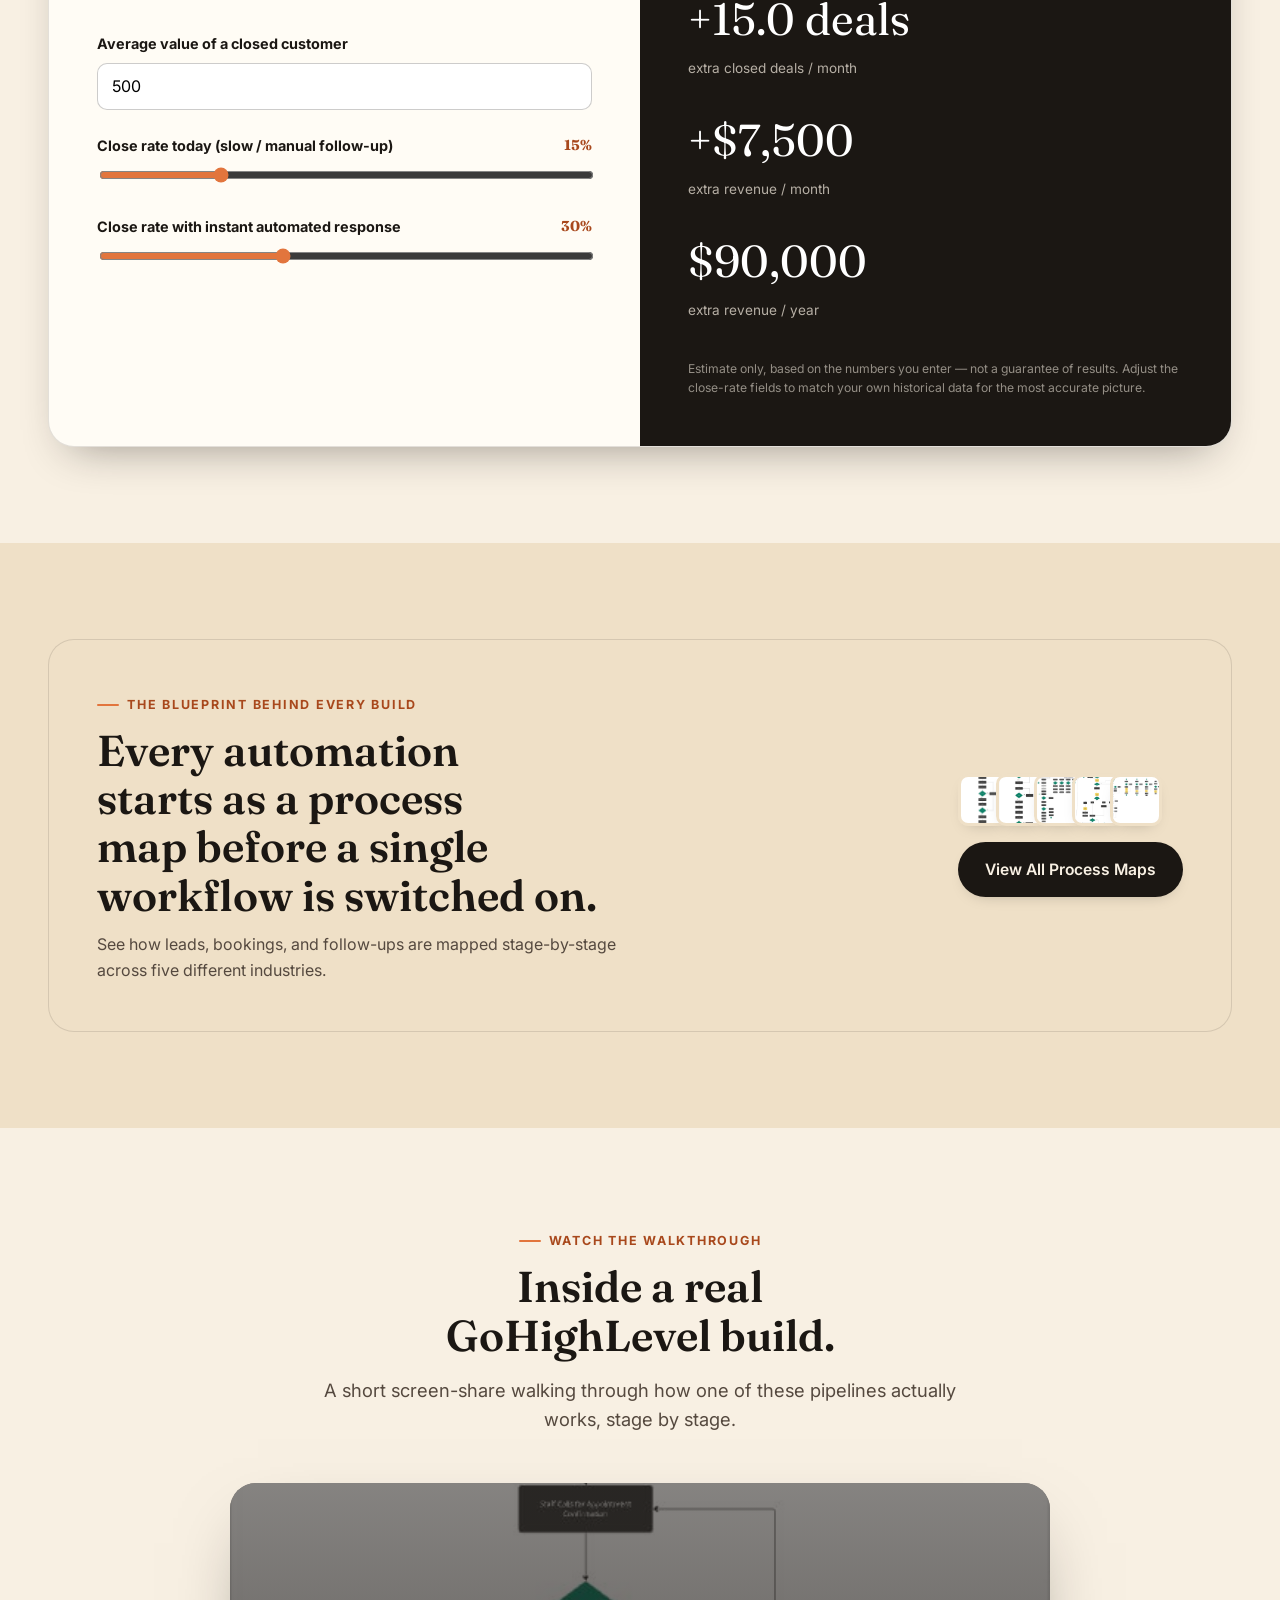
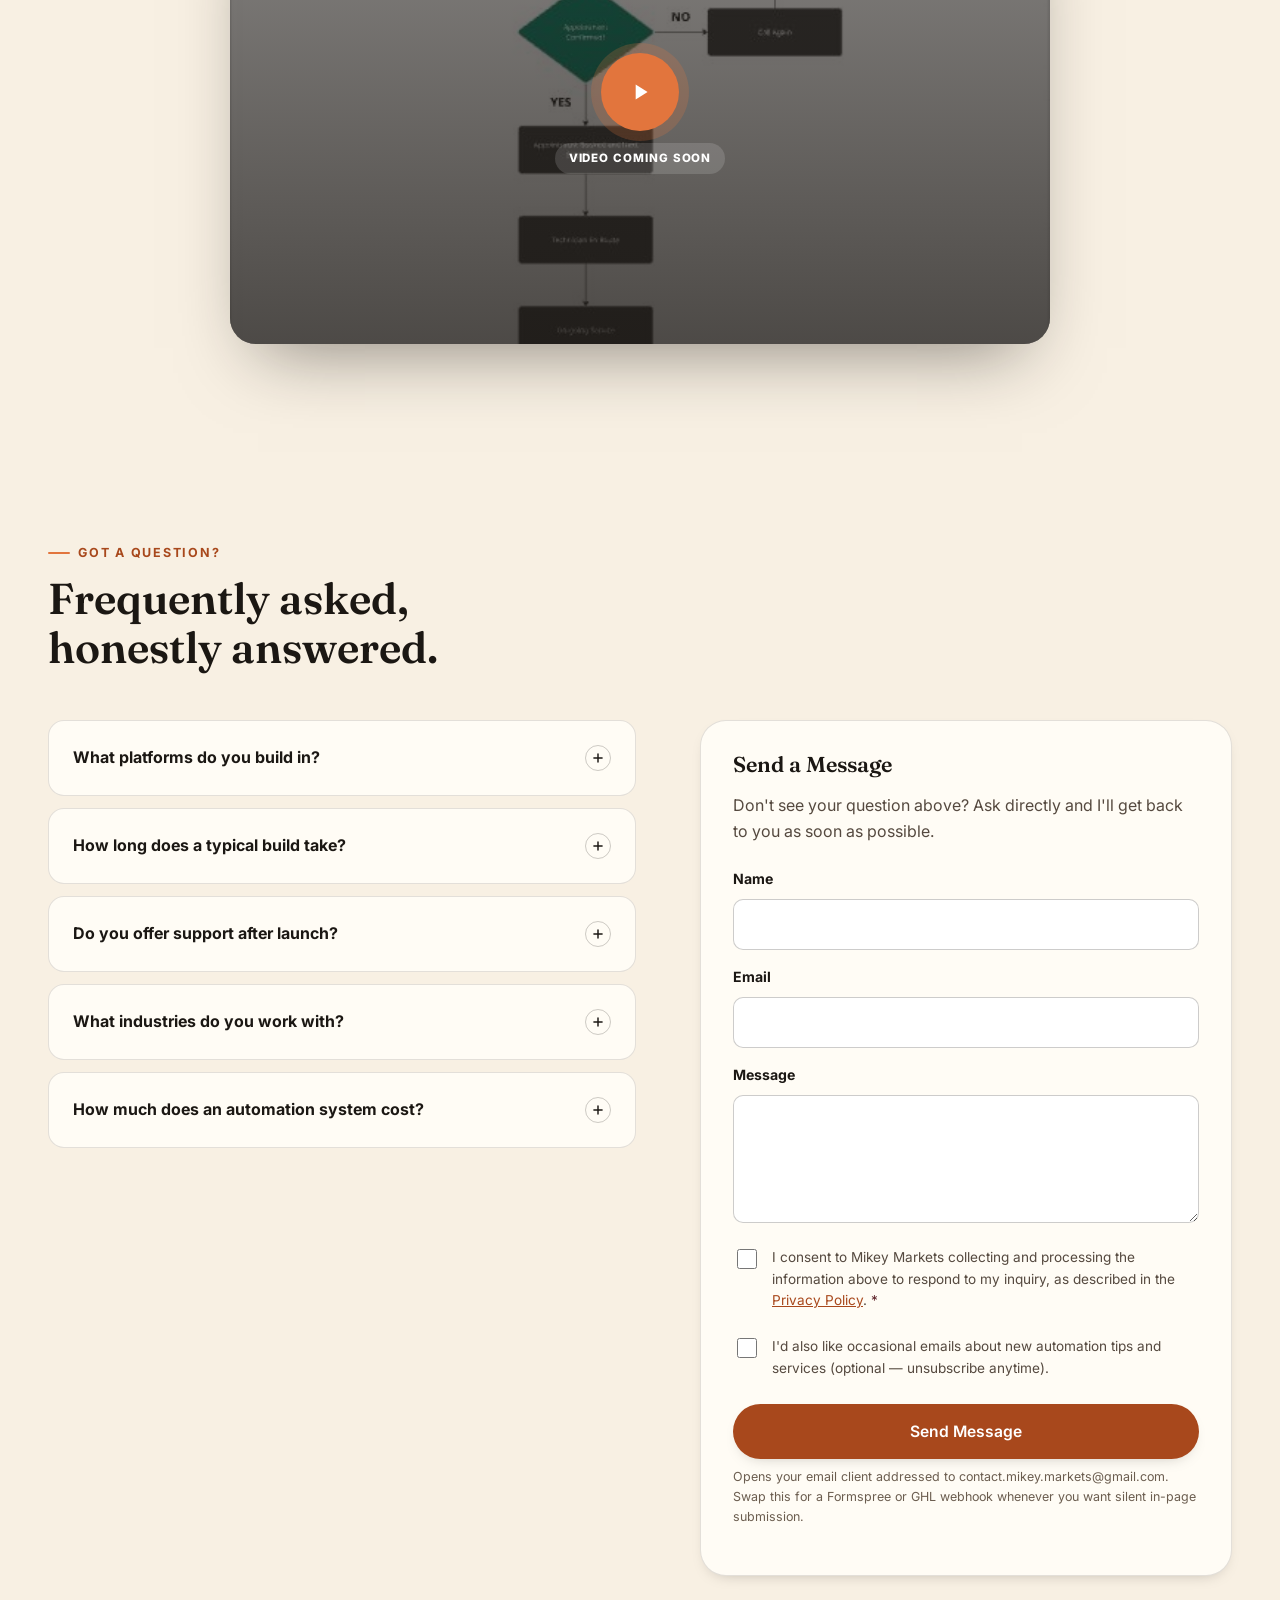
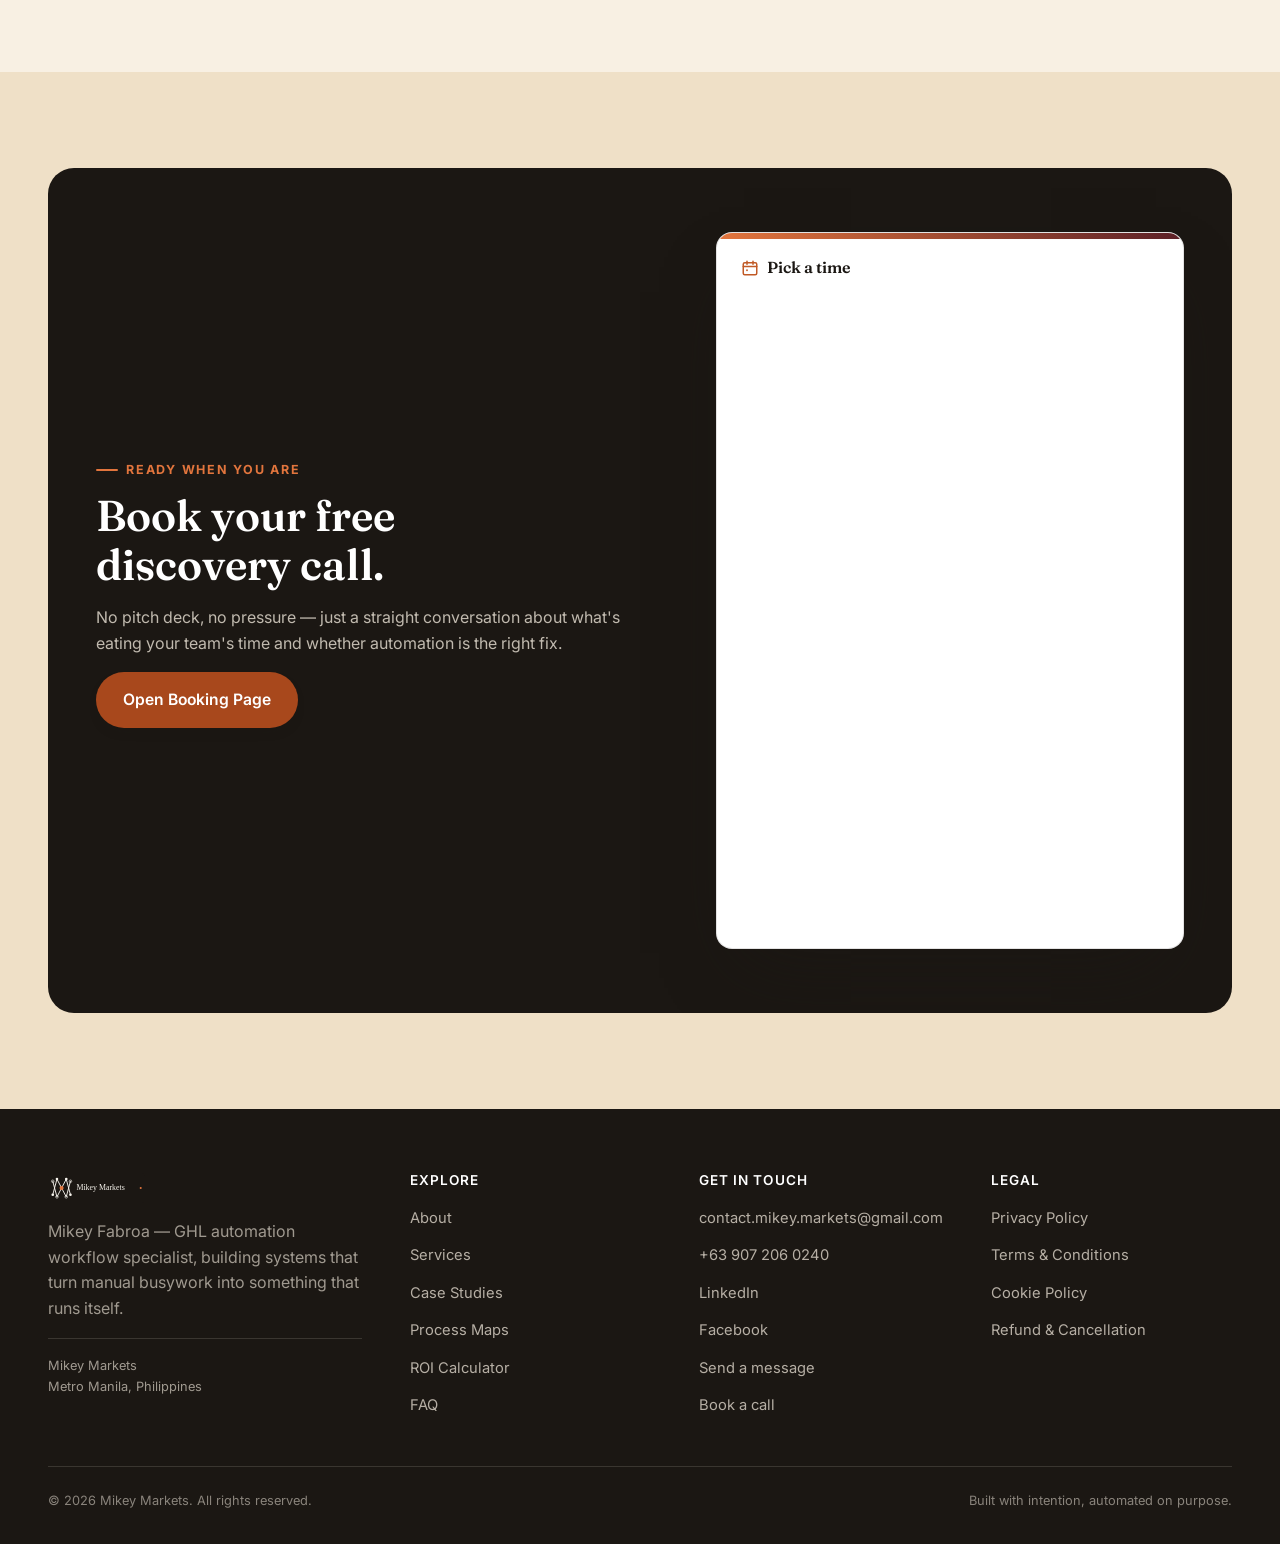
==== commit 237d125a: "Update hero headline and subheadline Co-Authored-By: Claude Sonnet 5 <noreply@anthropic.com>" ====
--- a/index.html
+++ b/index.html
@@ -104,11 +104,11 @@
     <div class="container hero-grid">
       <div class="reveal">
         <p class="eyebrow">GHL Automation Workflow Specialist</p>
-        <h1>Build Once. <em>Automate Forever.</em></h1>
+        <h1>The Follow-Up Doesn't Have to Depend on <em>You</em>.</h1>
         <p class="lede">
-          Lead follow-up, scheduling, intake, nurture — the repetitive work eating your team's week
-          is exactly the work automation already knows how to do. I design and build the GoHighLevel,
-          n8n, Zapier, and Make systems that run it for you, so every new hire is for growth, not busywork.
+          If growth stops the moment you step away, you don't have a business — you have a job.
+          I build the systems that handle intake, nurture, and scheduling on autopilot, so you can
+          scale without adding headcount.
         </p>
         <div class="hero-cta-row">
           <a href="#book-final" class="btn btn-primary">Book a Free Discovery Call</a>
--- a/css/styles.css
+++ b/css/styles.css
@@ -41,7 +41,7 @@
   --font-display: "Fraunces", "Playfair Display", Georgia, "Times New Roman", serif;
   --font-body: "Inter", -apple-system, BlinkMacSystemFont, "Segoe UI", sans-serif;
 
-  --container: 1180px;
+  --container: 1440px;
   --ease-out: cubic-bezier(.16,1,.3,1);
 }
 
@@ -167,7 +167,8 @@
   padding-block: var(--space-3);
 }
 .brand{ display: flex; align-items: center; gap: var(--space-2); text-decoration: none; }
-.brand img{ height: 46px; width: auto; }
+.brand img{ height: 40px; width: auto; }
+@media (min-width: 640px){ .brand img{ height: 58px; } }
 .nav-links{
   display: none;
   gap: var(--space-6);
@@ -579,7 +580,7 @@
 .testimonial-card blockquote{ margin: 0 0 var(--space-5); font-family: var(--font-display); font-size: 1.08rem; font-style: italic; color: var(--ink); line-height: 1.5; }
 .testimonial-card figcaption{ display: flex; align-items: center; gap: var(--space-3); }
 .testimonial-avatar{
-  width: 46px; height: 46px; border-radius: 50%; object-fit: cover; flex-shrink: 0;
+  width: 64px; height: 64px; border-radius: 50%; object-fit: cover; flex-shrink: 0;
   border: 2px solid var(--surface-2); box-shadow: var(--shadow-sm);
 }
 .testimonial-figcaption-text{ display: flex; flex-direction: column; gap: 2px; }
@@ -732,30 +733,57 @@
 }
 .video-review-caption strong{ font-size: 0.85rem; display: block; line-height: 1.2; }
 .video-review-caption span{ font-size: 0.7rem; opacity: 0.85; }
-.video-review-mute,
-.video-review-playpause{
-  position: absolute;
+.video-review-mute{
+  position: absolute; top: var(--space-3); right: var(--space-3);
   width: 38px; height: 38px; border-radius: 50%; border: none; cursor: pointer;
   background: rgba(27,23,19,0.55); color: #fff;
   display: flex; align-items: center; justify-content: center;
   backdrop-filter: blur(2px);
   transition: background .2s var(--ease-out), transform .2s var(--ease-out);
 }
-.video-review-mute{ top: var(--space-3); right: var(--space-3); }
-.video-review-playpause{ left: var(--space-3); bottom: var(--space-3); }
-.video-review-mute:hover,
-.video-review-playpause:hover{ background: rgba(27,23,19,0.78); transform: scale(1.06); }
-.video-review-mute svg,
-.video-review-playpause svg{ width: 18px; height: 18px; }
+.video-review-mute:hover{ background: rgba(27,23,19,0.78); transform: scale(1.06); }
+.video-review-mute svg{ width: 18px; height: 18px; }
 .video-review-mute .icon-muted{ display: block; }
 .video-review-mute .icon-unmuted{ display: none; }
 .video-review-card.is-unmuted .icon-muted{ display: none; }
 .video-review-card.is-unmuted .icon-unmuted{ display: block; }
+.video-review-card video{ cursor: pointer; }
+
+/* Bottom control bar: play/pause, seek scrubber, elapsed/duration time */
+.video-review-controls{
+  position: absolute; left: 0; right: 0; bottom: 0;
+  display: flex; align-items: center; gap: 8px;
+  padding: 8px 10px 10px;
+  background: linear-gradient(0deg, rgba(27,23,19,0.8) 0%, rgba(27,23,19,0.35) 65%, rgba(27,23,19,0) 100%);
+}
+.video-review-playpause{
+  flex-shrink: 0; width: 28px; height: 28px; border-radius: 50%; border: none; cursor: pointer;
+  background: transparent; color: #fff;
+  display: flex; align-items: center; justify-content: center;
+  transition: background .2s var(--ease-out);
+}
+.video-review-playpause:hover{ background: rgba(255,255,255,0.15); }
+.video-review-playpause svg{ width: 16px; height: 16px; }
 .video-review-playpause .icon-play{ display: block; }
 .video-review-playpause .icon-pause{ display: none; }
 .video-review-card.is-playing .icon-play{ display: none; }
 .video-review-card.is-playing .icon-pause{ display: block; }
-.video-review-card video{ cursor: pointer; }
+.video-review-time{
+  flex-shrink: 0; font-size: 0.68rem; color: #fff; font-variant-numeric: tabular-nums;
+  min-width: 30px; text-align: center;
+}
+.video-review-seek{
+  flex: 1; appearance: none; -webkit-appearance: none; height: 4px; border-radius: var(--radius-pill);
+  background: rgba(255,255,255,0.3); cursor: pointer; outline: none;
+}
+.video-review-seek::-webkit-slider-thumb{
+  appearance: none; -webkit-appearance: none; width: 12px; height: 12px; border-radius: 50%;
+  background: #fff; box-shadow: 0 0 0 2px rgba(27,23,19,0.4); cursor: pointer;
+}
+.video-review-seek::-moz-range-thumb{
+  width: 12px; height: 12px; border-radius: 50%; background: #fff; border: none;
+  box-shadow: 0 0 0 2px rgba(27,23,19,0.4); cursor: pointer;
+}
 
 .video-review-volume-wrap{
   position: absolute; top: calc(var(--space-3) + 44px); right: var(--space-3);
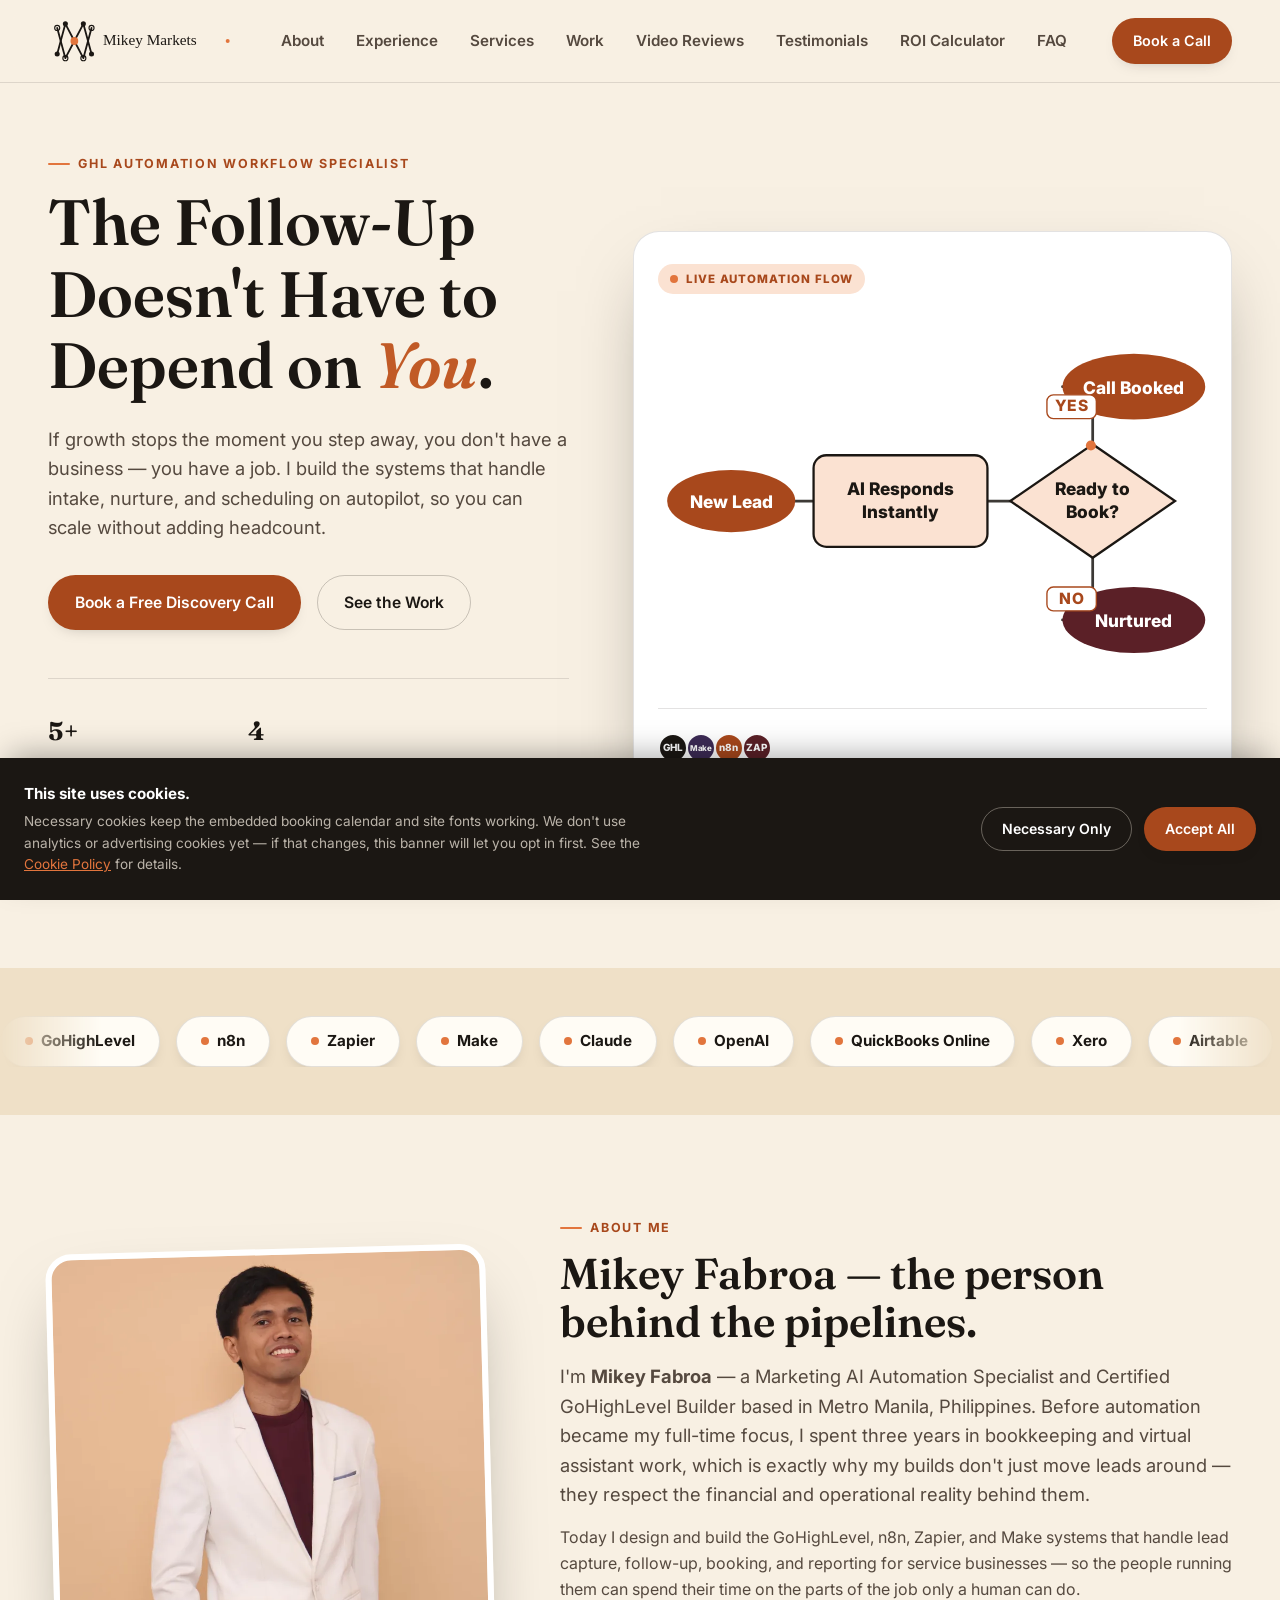
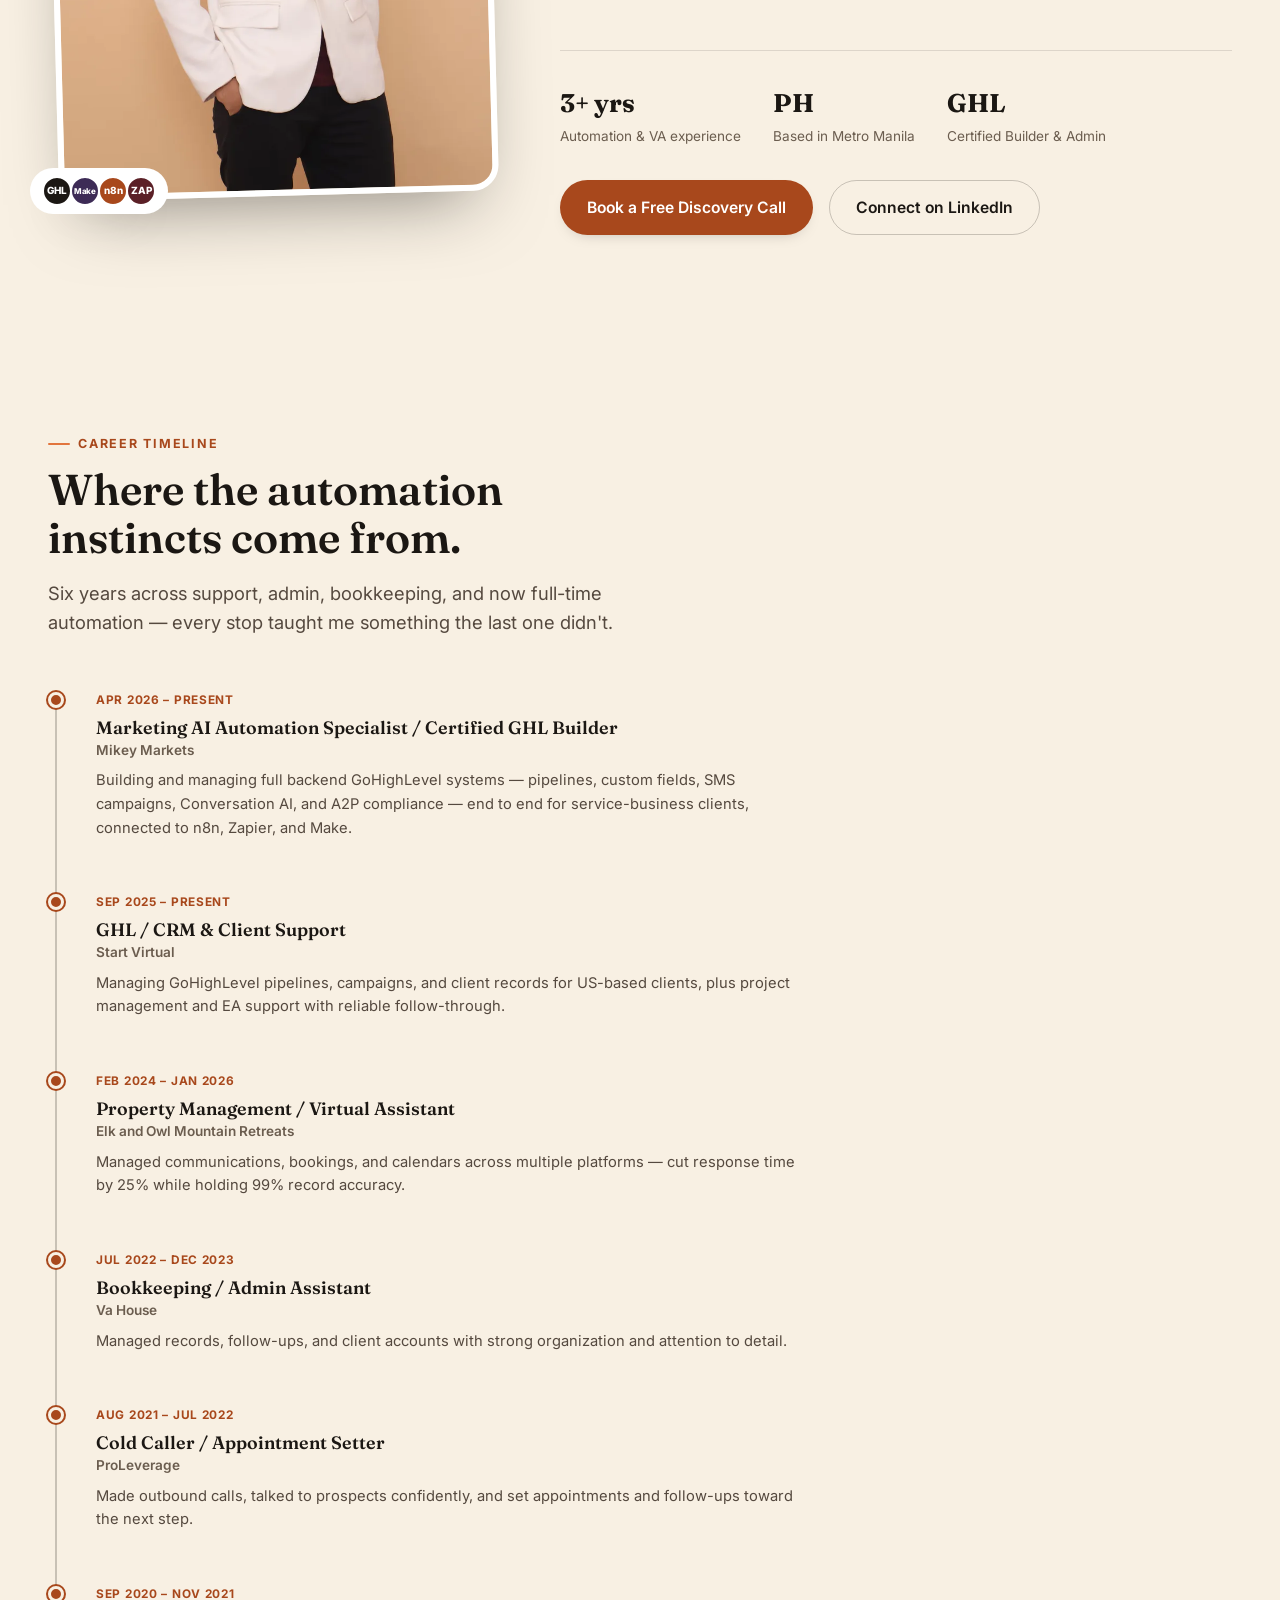
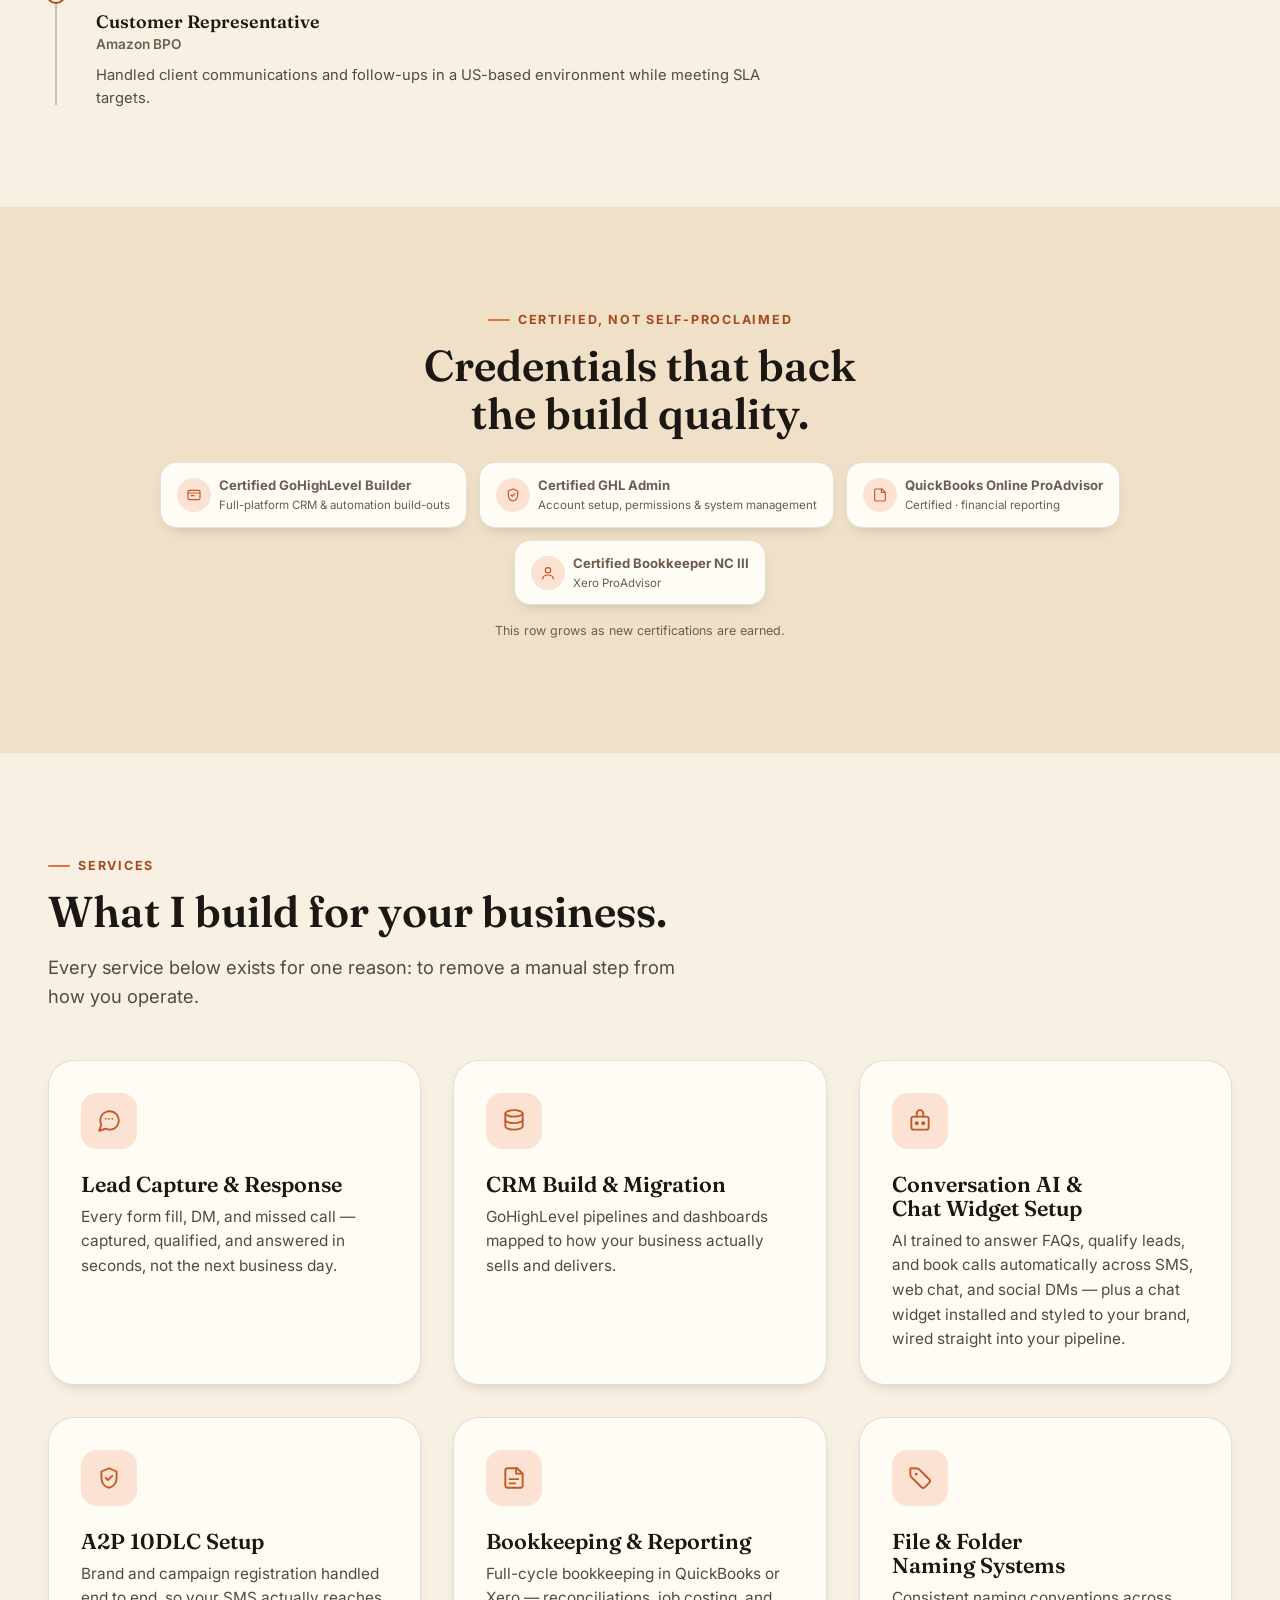
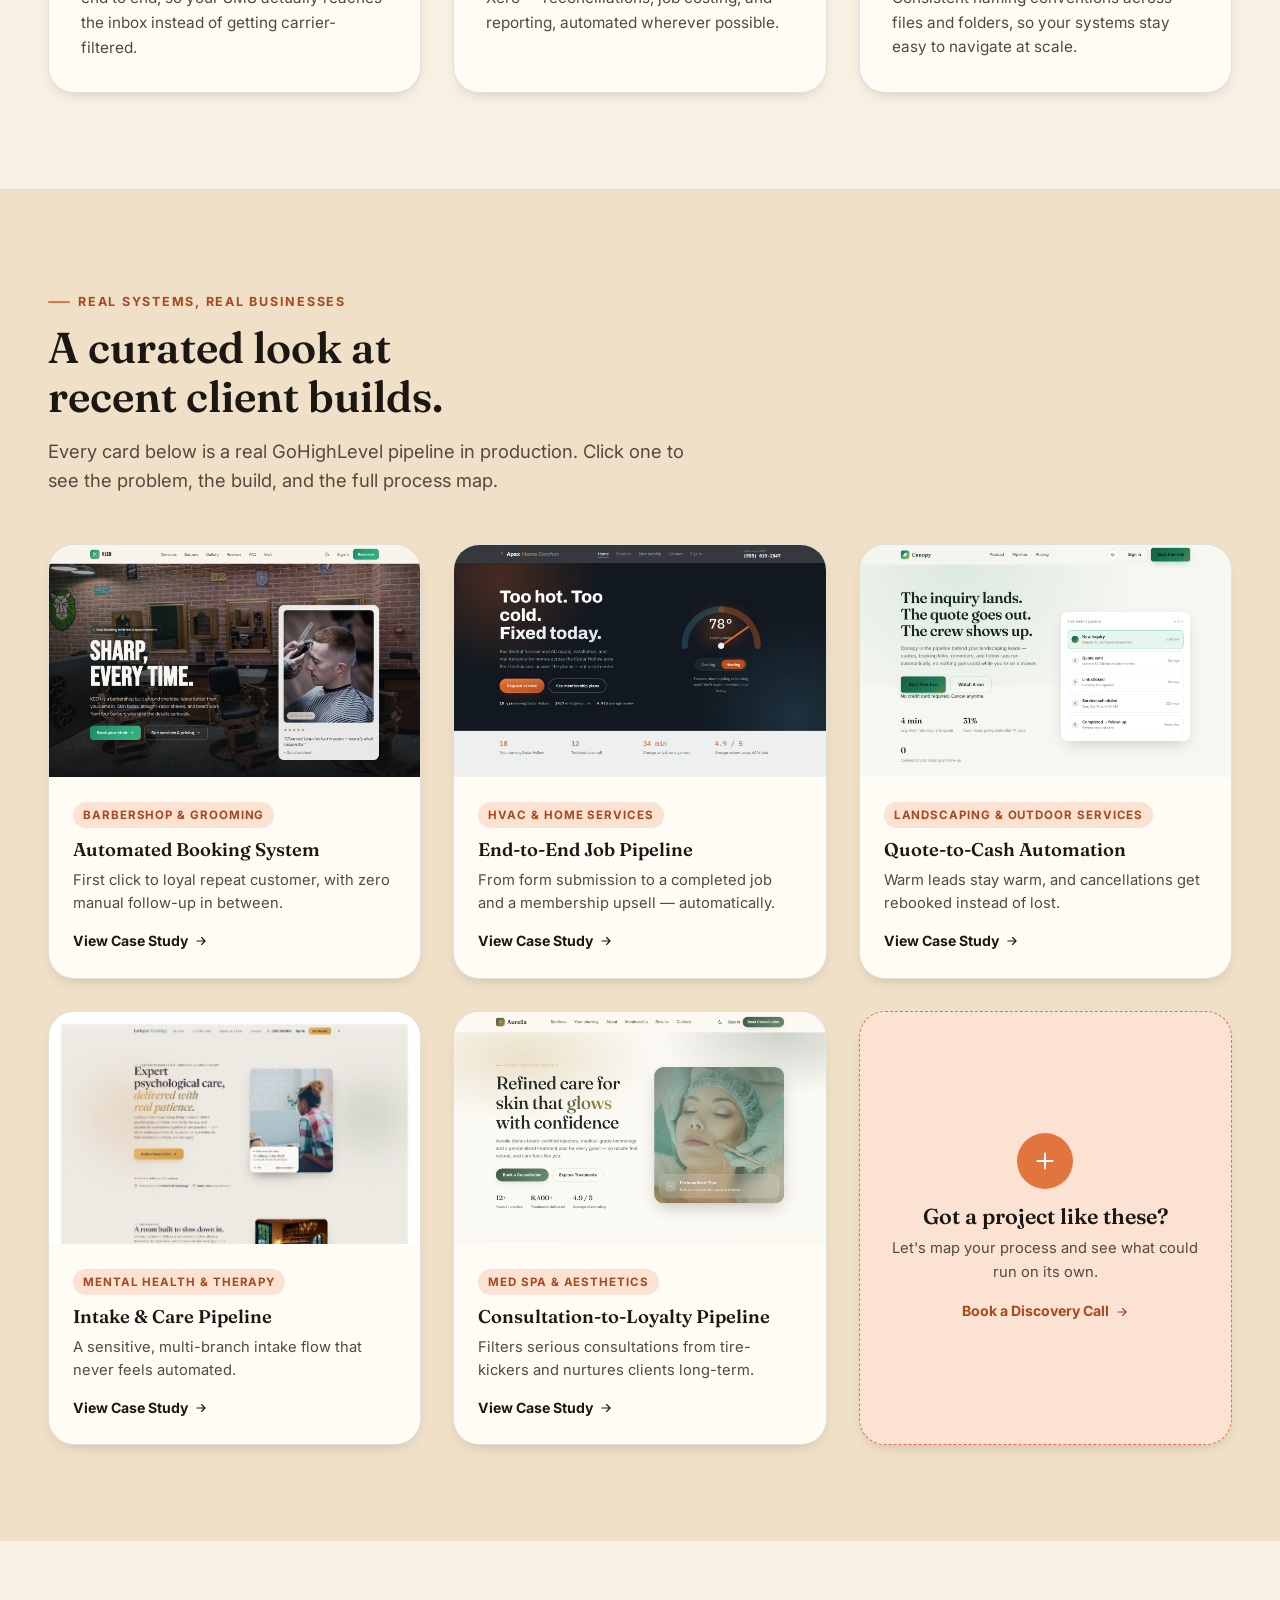
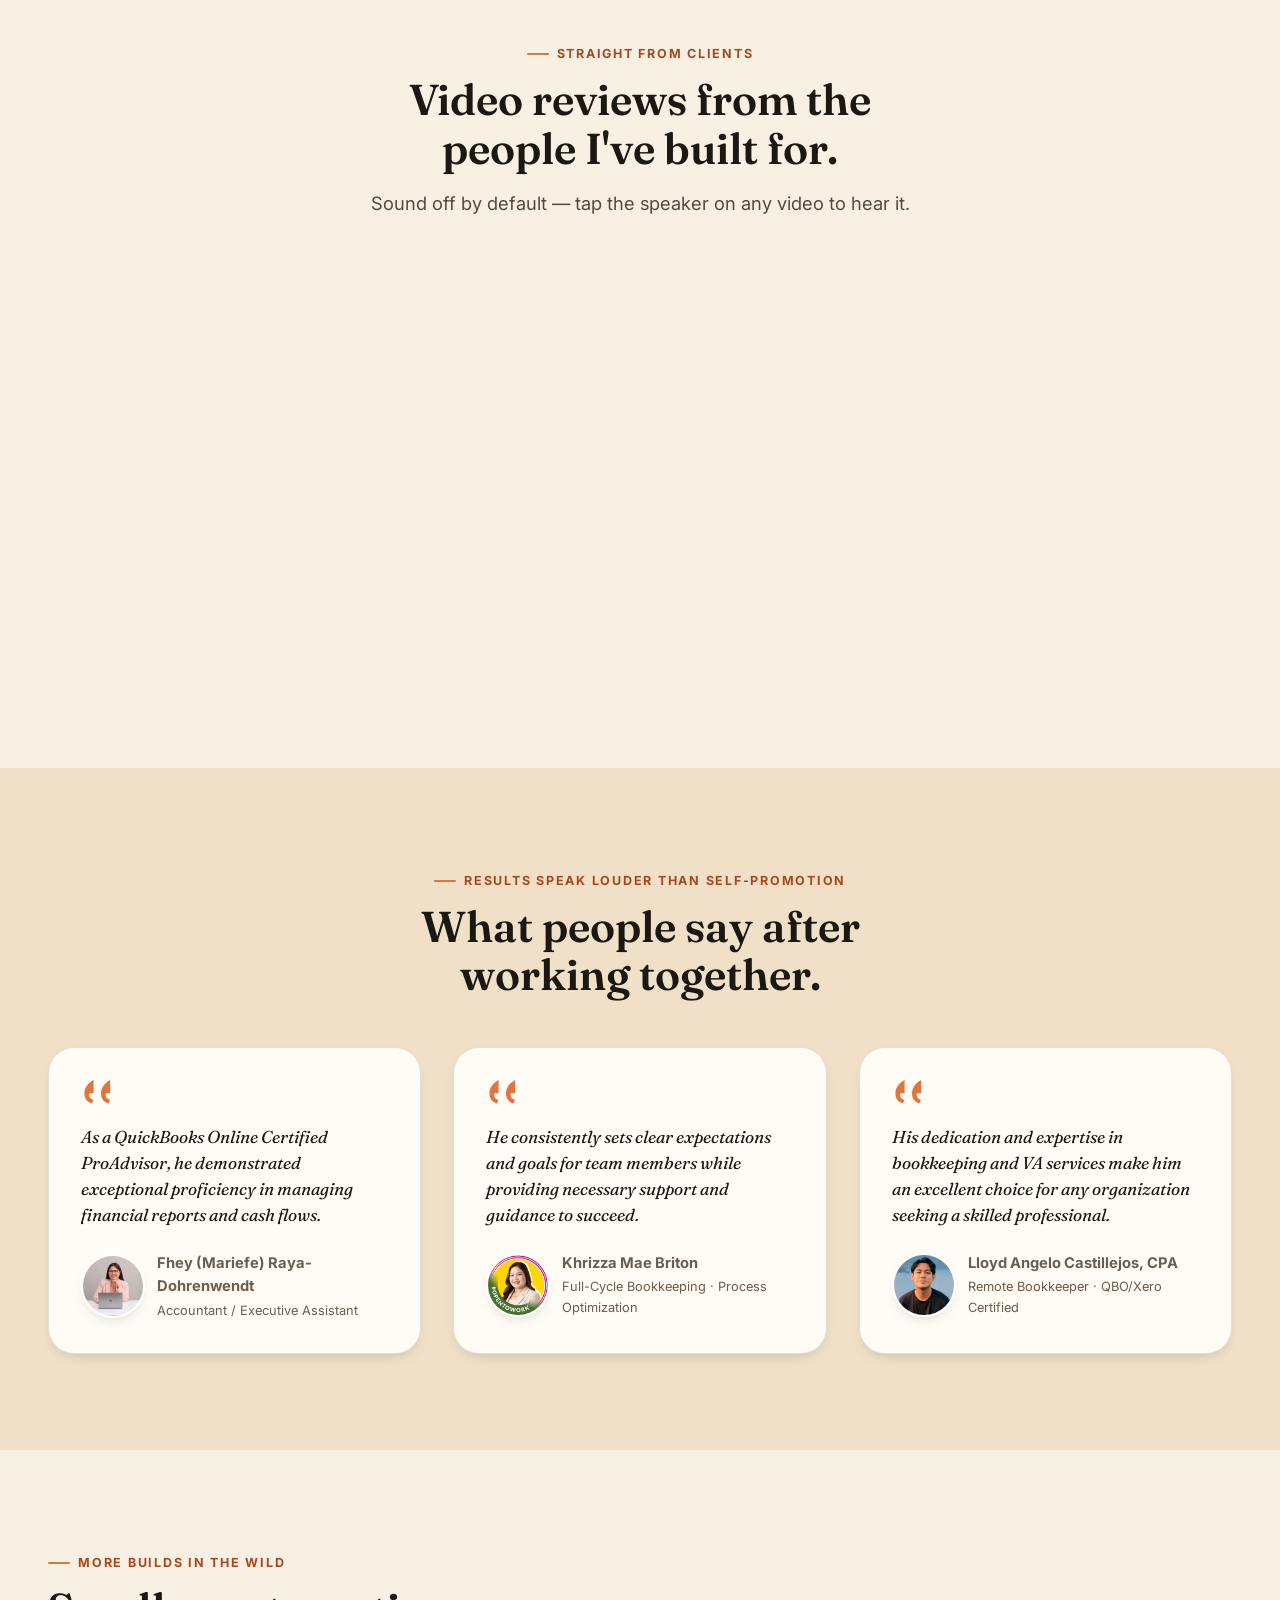
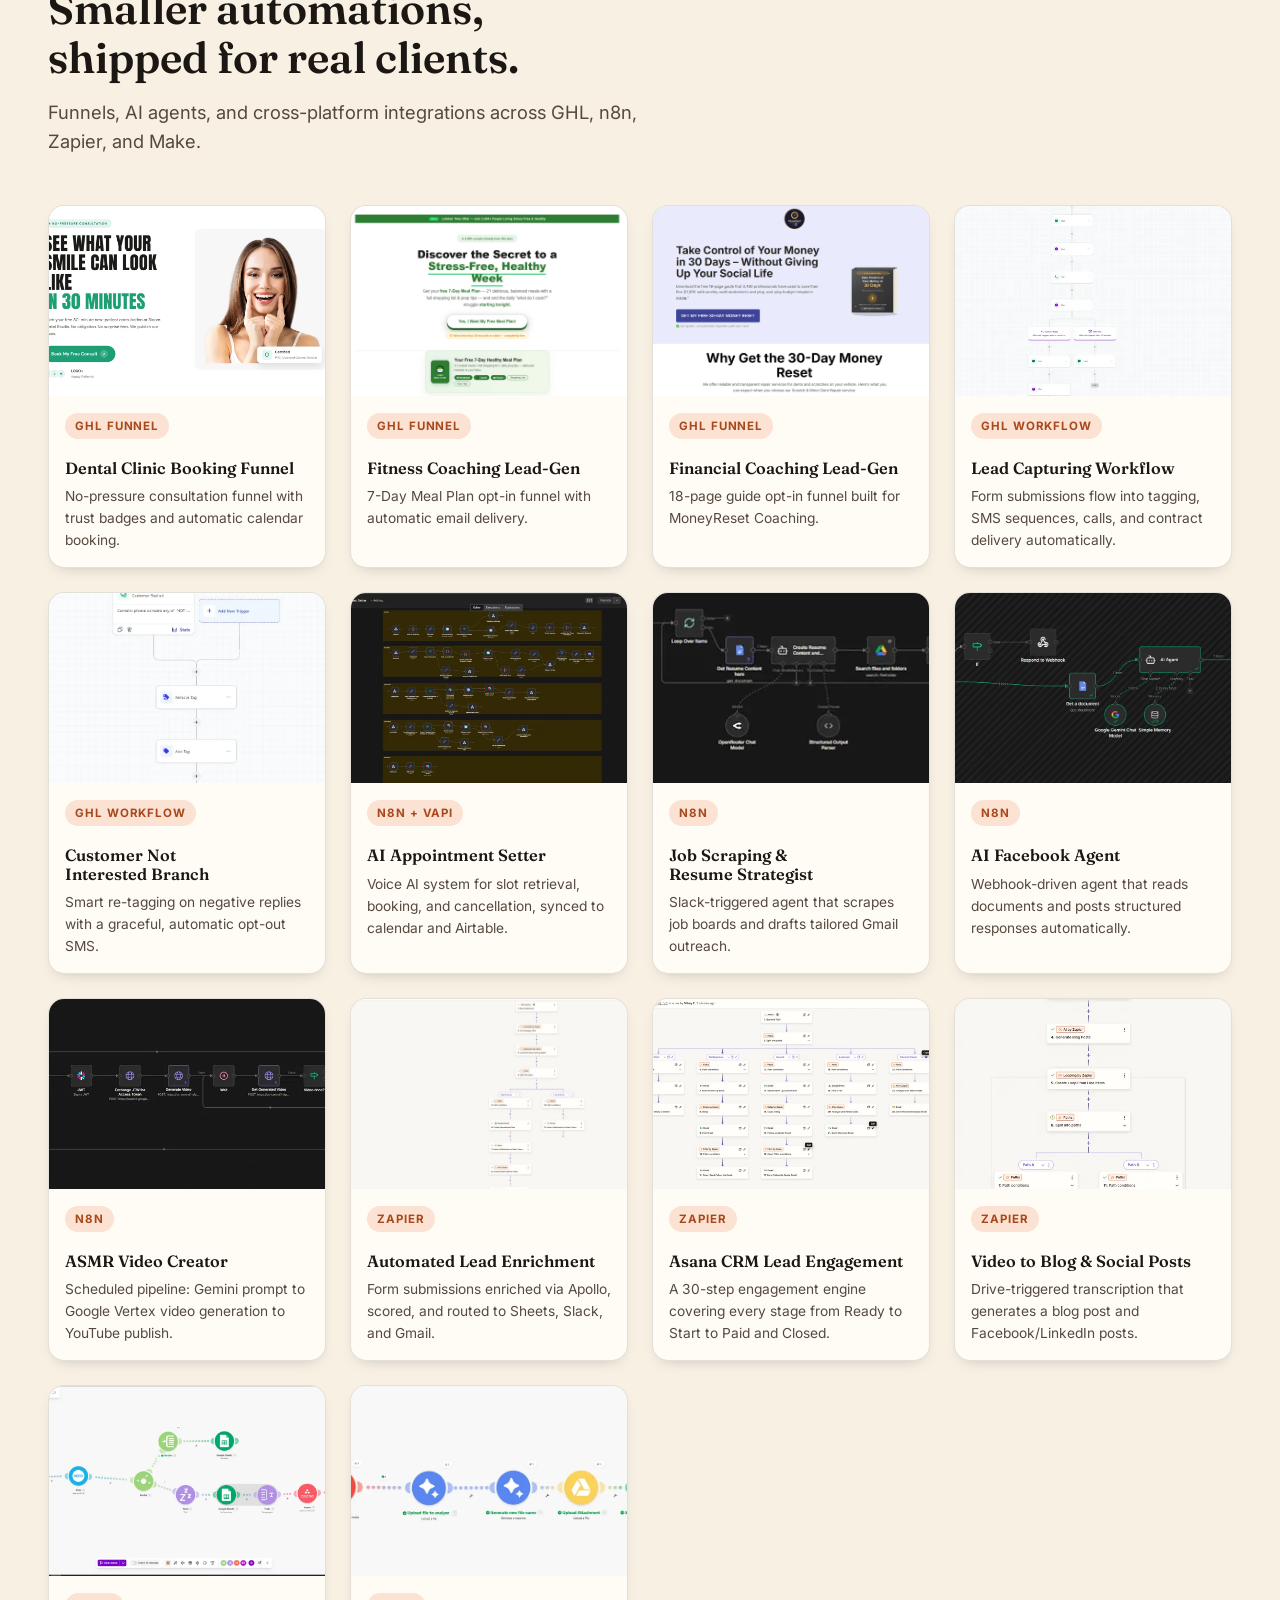
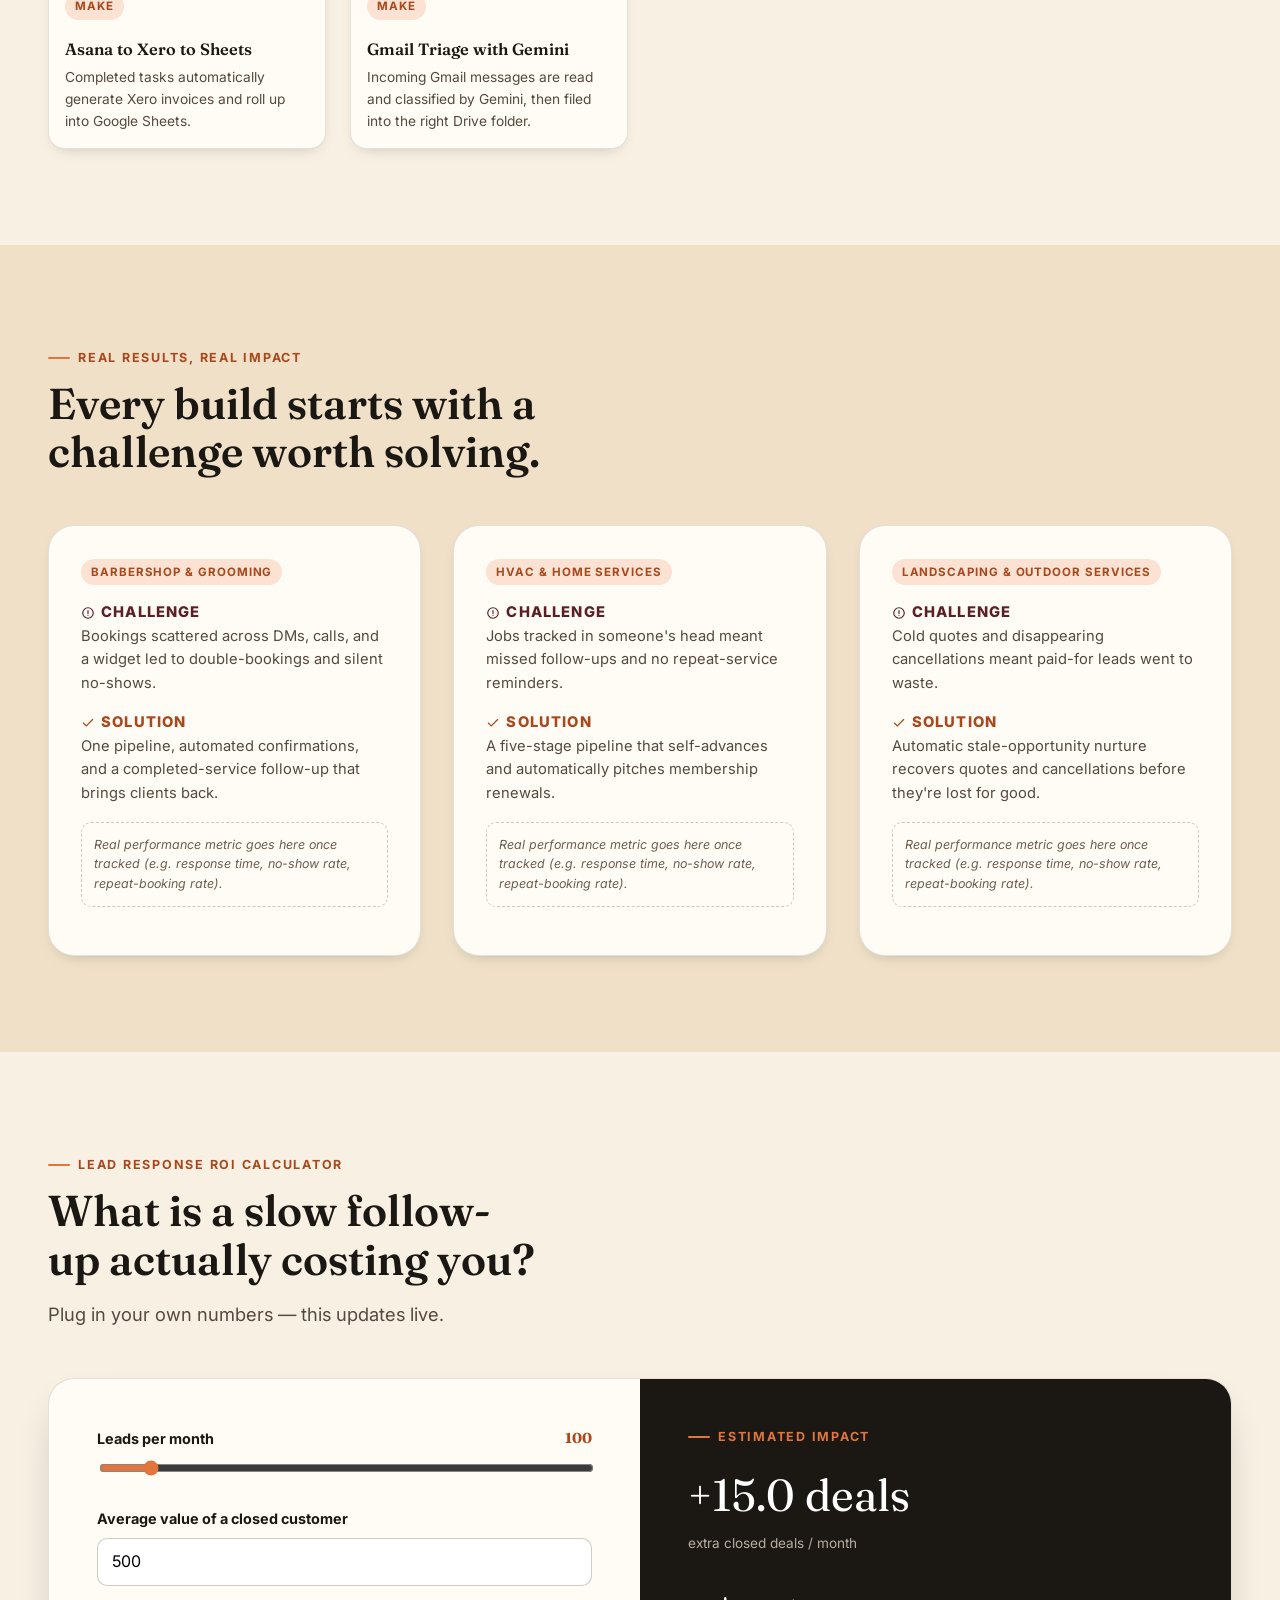
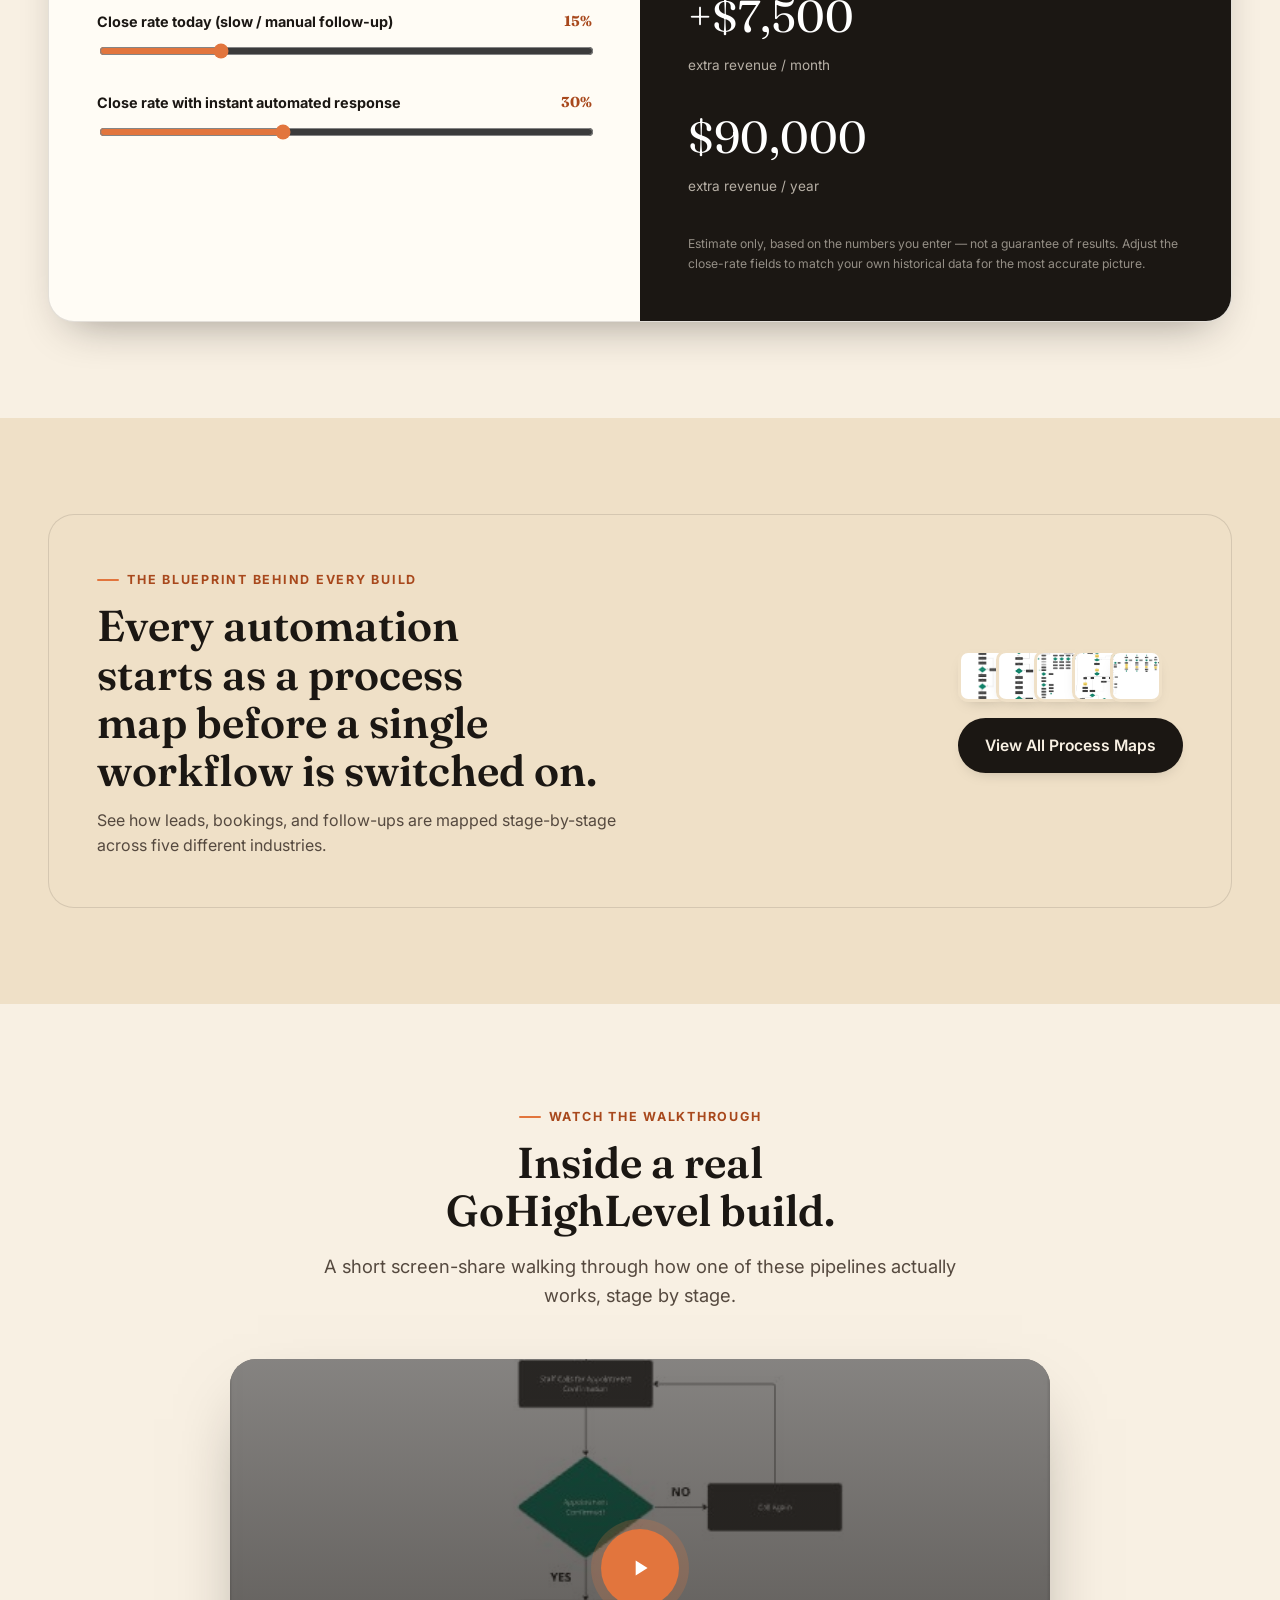
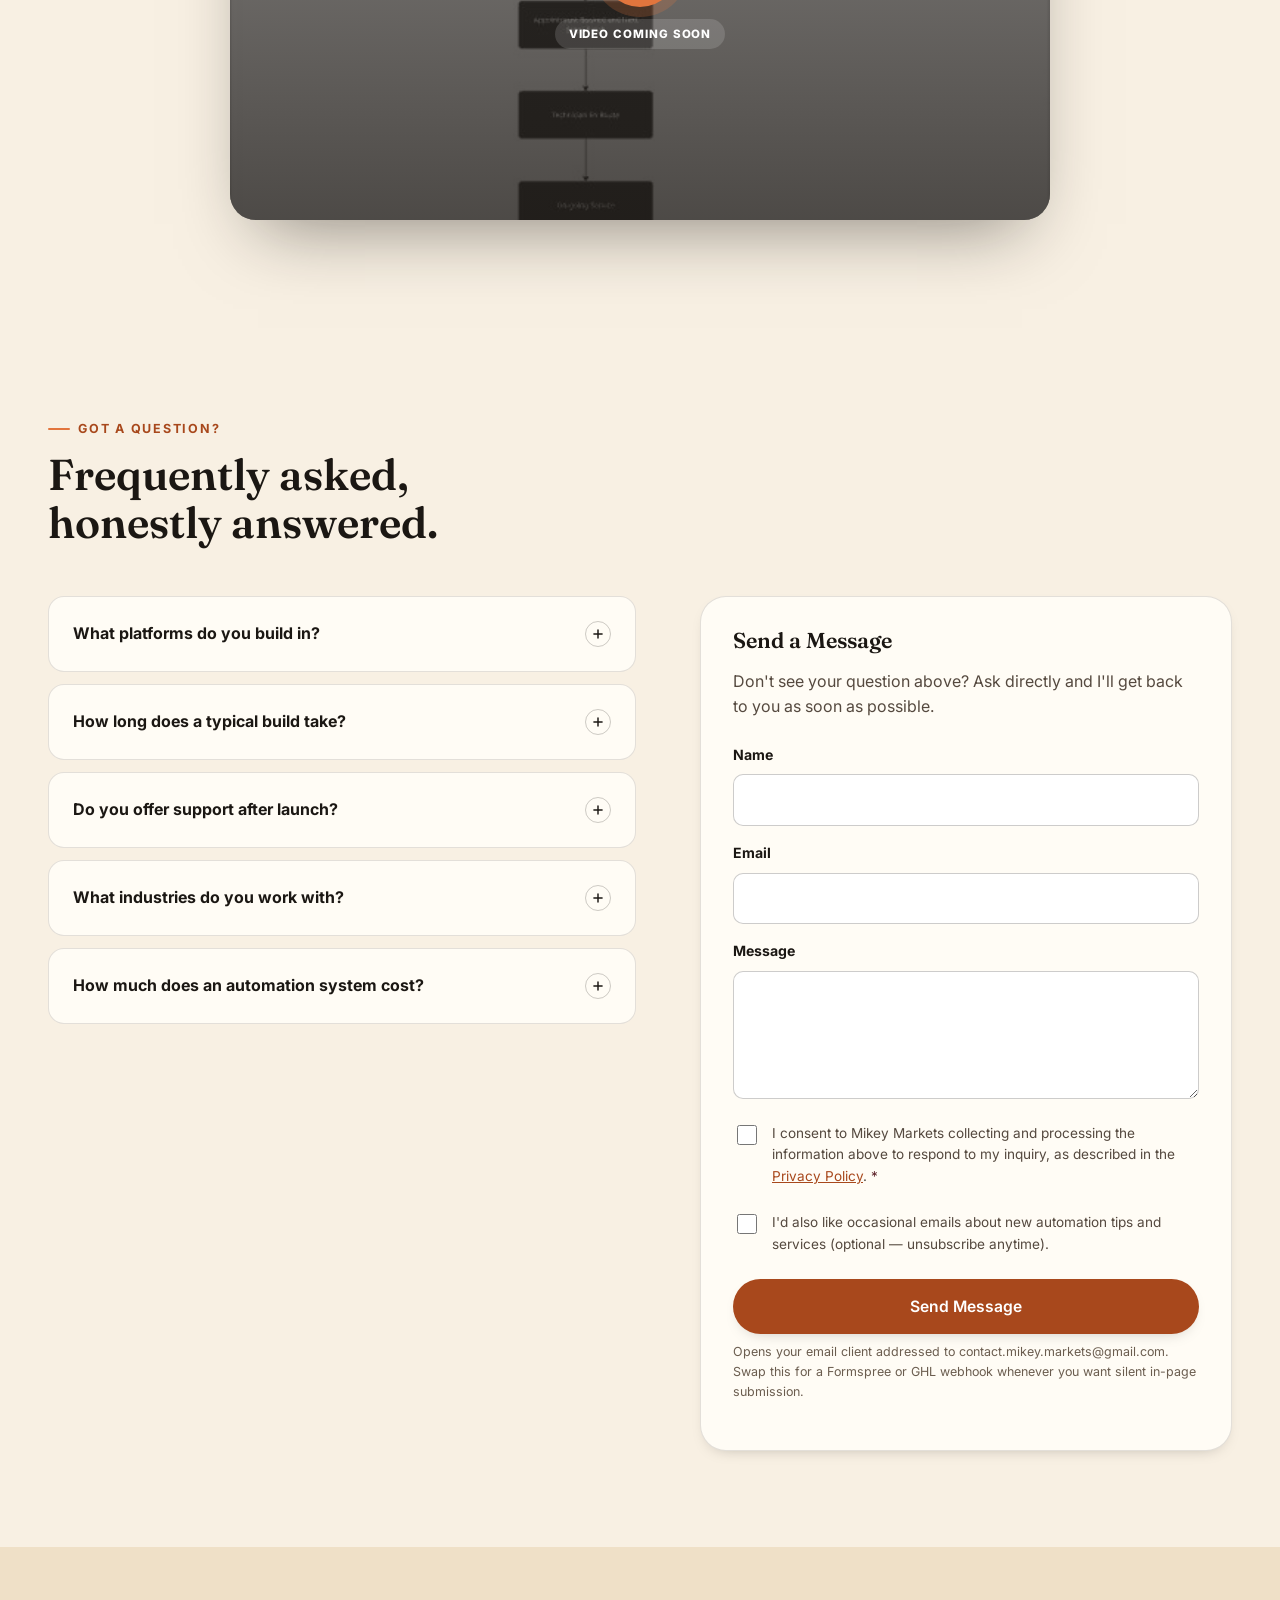
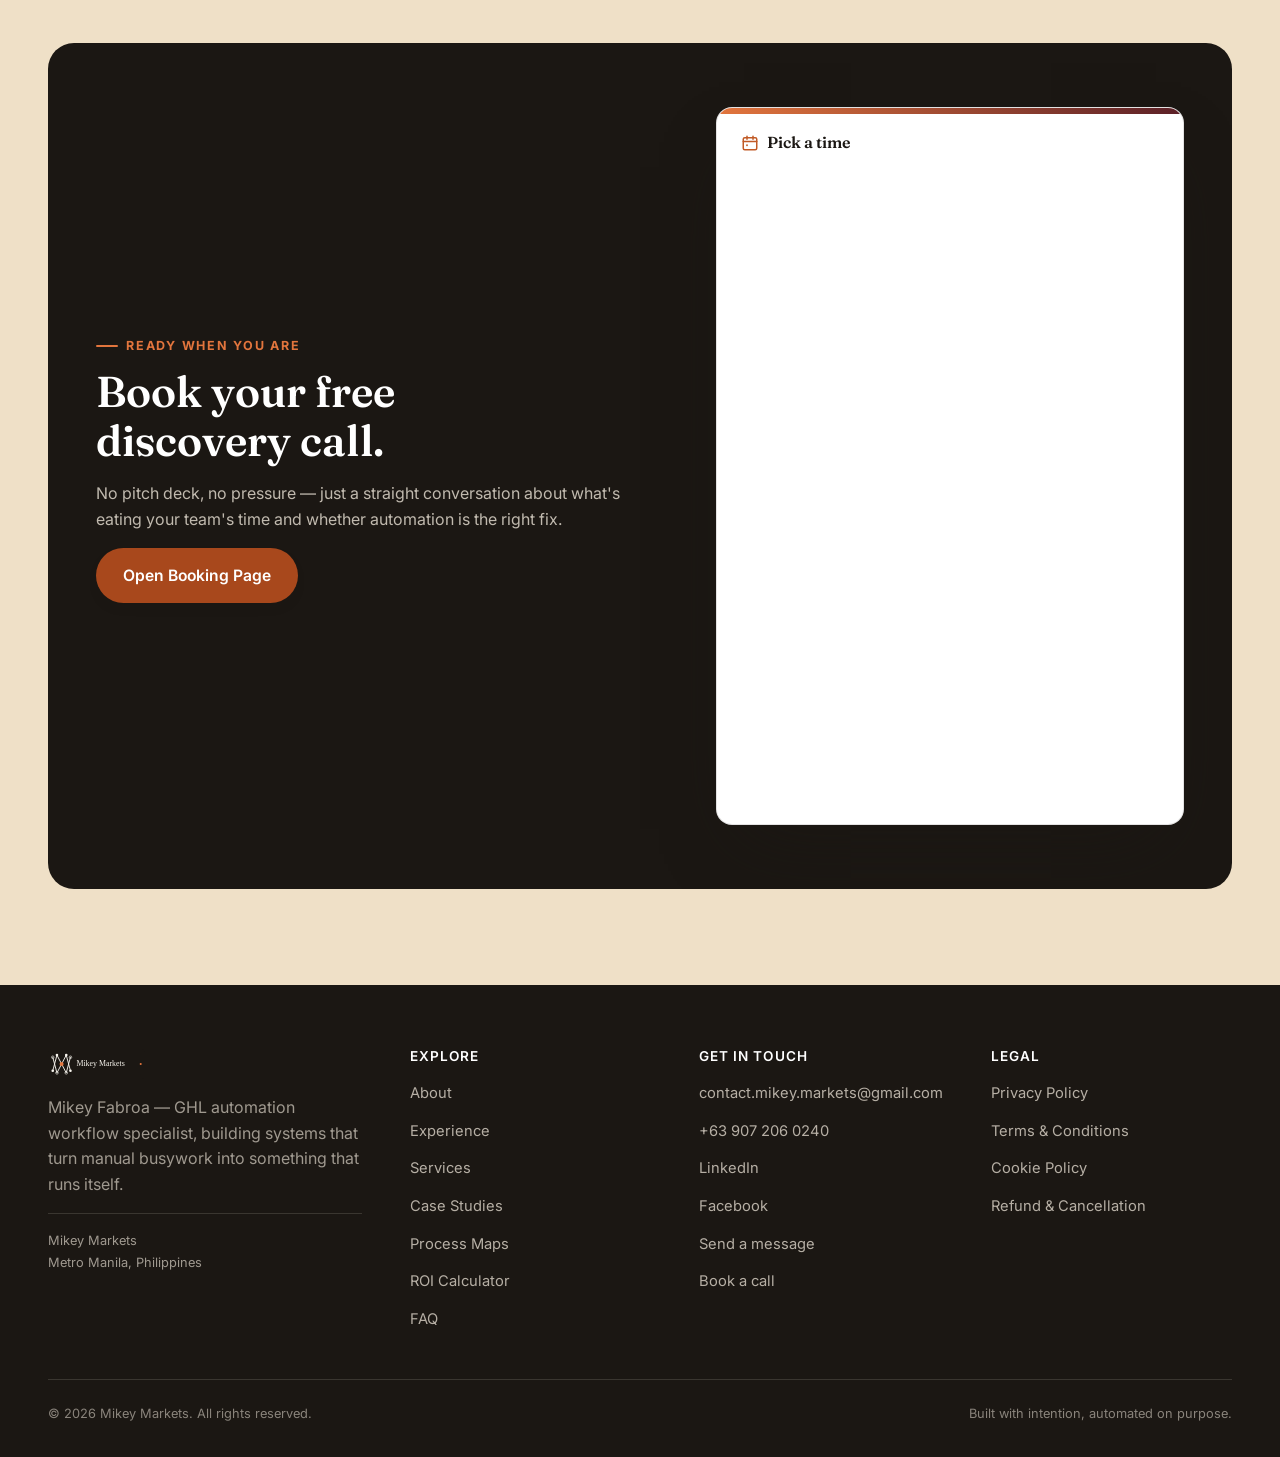
==== commit e7131266: "Add career timeline (Experience) section New vertical timeline between About and Certifications cove" ====
--- a/index.html
+++ b/index.html
@@ -73,6 +73,7 @@
     </a>
     <ul class="nav-links">
       <li><a href="#about">About</a></li>
+      <li><a href="#experience">Experience</a></li>
       <li><a href="#services">Services</a></li>
       <li><a href="#work">Work</a></li>
       <li><a href="#video-reviews">Video Reviews</a></li>
@@ -231,6 +232,73 @@
         <div class="hero-cta-row">
           <a href="#book-final" class="btn btn-primary">Book a Free Discovery Call</a>
           <a href="https://www.linkedin.com/in/mikey-fabroa-36894a219" target="_blank" rel="noopener" class="btn btn-ghost">Connect on LinkedIn</a>
+        </div>
+      </div>
+    </div>
+  </section>
+
+  <!-- ============ EXPERIENCE ============ -->
+  <section class="section-pad" id="experience">
+    <div class="container">
+      <div class="section-head">
+        <p class="eyebrow">Career Timeline</p>
+        <h2>Where the automation instincts come from.</h2>
+        <p class="lede">Six years across support, admin, bookkeeping, and now full-time automation — every stop taught me something the last one didn't.</p>
+      </div>
+      <div class="timeline">
+        <div class="timeline-item reveal">
+          <span class="timeline-marker" aria-hidden="true"></span>
+          <div class="timeline-content">
+            <span class="timeline-period">Apr 2026 – Present</span>
+            <h3>Marketing AI Automation Specialist / Certified GHL Builder</h3>
+            <p class="timeline-company">Mikey Markets</p>
+            <p>Building and managing full backend GoHighLevel systems — pipelines, custom fields, SMS campaigns, Conversation AI, and A2P compliance — end to end for service-business clients, connected to n8n, Zapier, and Make.</p>
+          </div>
+        </div>
+        <div class="timeline-item reveal">
+          <span class="timeline-marker" aria-hidden="true"></span>
+          <div class="timeline-content">
+            <span class="timeline-period">Sep 2025 – Present</span>
+            <h3>GHL / CRM &amp; Client Support</h3>
+            <p class="timeline-company">Start Virtual</p>
+            <p>Managing GoHighLevel pipelines, campaigns, and client records for US-based clients, plus project management and EA support with reliable follow-through.</p>
+          </div>
+        </div>
+        <div class="timeline-item reveal">
+          <span class="timeline-marker" aria-hidden="true"></span>
+          <div class="timeline-content">
+            <span class="timeline-period">Feb 2024 – Jan 2026</span>
+            <h3>Property Management / Virtual Assistant</h3>
+            <p class="timeline-company">Elk and Owl Mountain Retreats</p>
+            <p>Managed communications, bookings, and calendars across multiple platforms — cut response time by 25% while holding 99% record accuracy.</p>
+          </div>
+        </div>
+        <div class="timeline-item reveal">
+          <span class="timeline-marker" aria-hidden="true"></span>
+          <div class="timeline-content">
+            <span class="timeline-period">Jul 2022 – Dec 2023</span>
+            <h3>Bookkeeping / Admin Assistant</h3>
+            <p class="timeline-company">Va House</p>
+            <p>Managed records, follow-ups, and client accounts with strong organization and attention to detail.</p>
+          </div>
+        </div>
+        <div class="timeline-item reveal">
+          <span class="timeline-marker" aria-hidden="true"></span>
+          <div class="timeline-content">
+            <span class="timeline-period">Aug 2021 – Jul 2022</span>
+            <h3>Cold Caller / Appointment Setter</h3>
+            <p class="timeline-company">ProLeverage</p>
+            <p>Made outbound calls, talked to prospects confidently, and set appointments and follow-ups toward the next step.</p>
+          </div>
+        </div>
+        <div class="timeline-item reveal">
+          <span class="timeline-marker" aria-hidden="true"></span>
+          <div class="timeline-content">
+            <span class="timeline-period">Sep 2020 – Nov 2021</span>
+            <h3>Customer Representative</h3>
+            <p class="timeline-company">Amazon BPO</p>
+            <p>Handled client communications and follow-ups in a US-based environment while meeting SLA targets.</p>
+          </div>
         </div>
       </div>
     </div>
@@ -599,6 +667,7 @@
         <h4>Explore</h4>
         <ul>
           <li><a href="#about">About</a></li>
+      <li><a href="#experience">Experience</a></li>
       <li><a href="#services">Services</a></li>
           <li><a href="#work">Case Studies</a></li>
           <li><a href="#process-maps">Process Maps</a></li>
--- a/css/styles.css
+++ b/css/styles.css
@@ -358,6 +358,26 @@
   border-top: 1px solid var(--line);
 }
 
+/* ---------- Experience timeline ---------- */
+.timeline{ position: relative; max-width: 760px; }
+.timeline::before{
+  content: ""; position: absolute; left: 7px; top: 6px; bottom: 6px; width: 2px;
+  background: var(--line-strong);
+}
+.timeline-item{ position: relative; padding-left: var(--space-7); margin-bottom: var(--space-7); }
+.timeline-item:last-child{ margin-bottom: 0; }
+.timeline-marker{
+  position: absolute; left: 0; top: 6px; width: 16px; height: 16px; border-radius: 50%;
+  background: var(--accent-safe); border: 3px solid var(--bg); box-shadow: 0 0 0 2px var(--accent-safe);
+}
+.timeline-period{
+  display: inline-block; font-size: 0.74rem; font-weight: 700; letter-spacing: 0.06em;
+  text-transform: uppercase; color: var(--accent-safe); margin-bottom: var(--space-2);
+}
+.timeline-content h3{ font-family: var(--font-display); font-size: 1.12rem; margin: 0 0 2px; }
+.timeline-company{ font-size: 0.85rem; font-weight: 600; color: var(--ink-faint); margin-bottom: var(--space-2); }
+.timeline-content p:last-child{ margin-bottom: 0; font-size: 0.92rem; }
+
 /* ---------- Certifications ---------- */
 .cert-strip{ text-align: center; }
 .cert-strip .section-head{ margin-inline: auto; margin-bottom: var(--space-5); }
@@ -396,7 +416,6 @@
   width: max-content;
   animation: marquee 32s linear infinite;
 }
-.marquee-track:hover{ animation-play-state: paused; }
 @media (prefers-reduced-motion: reduce){ .marquee-track{ animation: none; } }
 @keyframes marquee{ from{ transform: translateX(0); } to{ transform: translateX(-50%); } }
 .tool-chip{
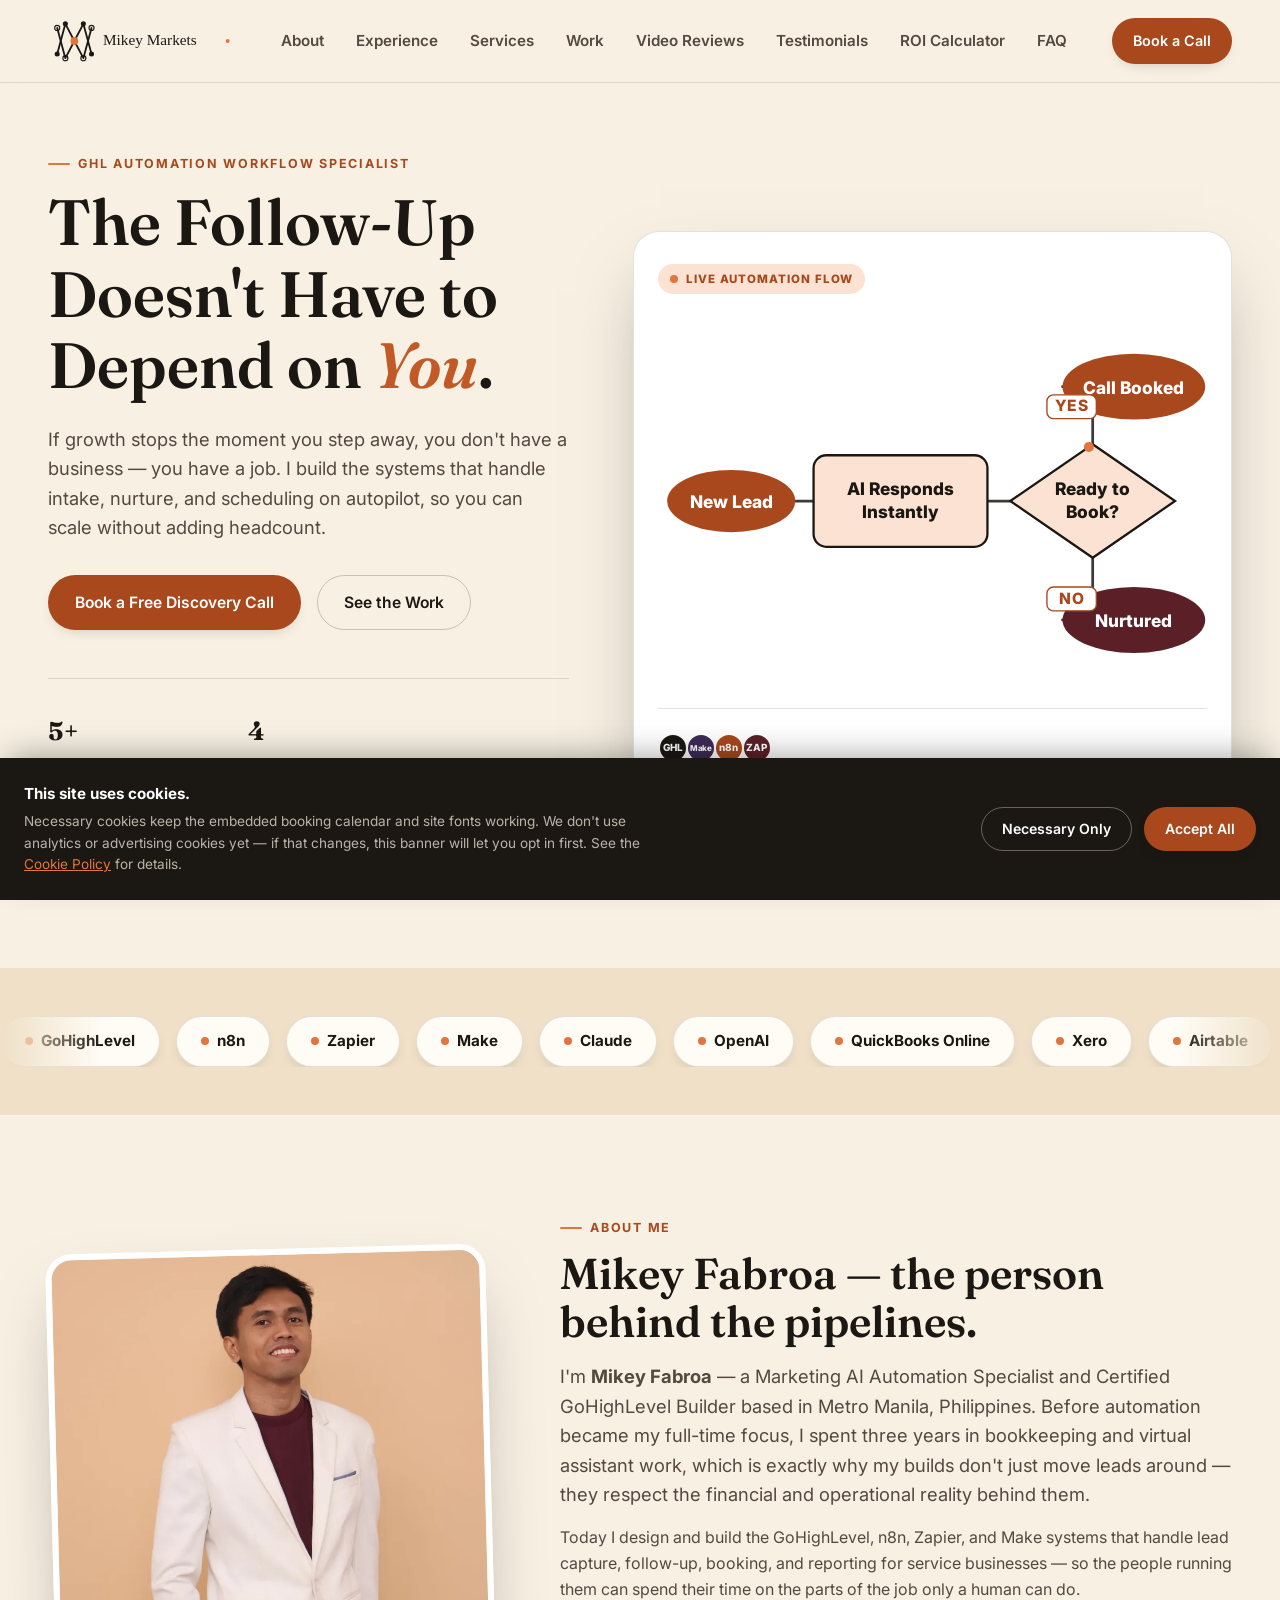
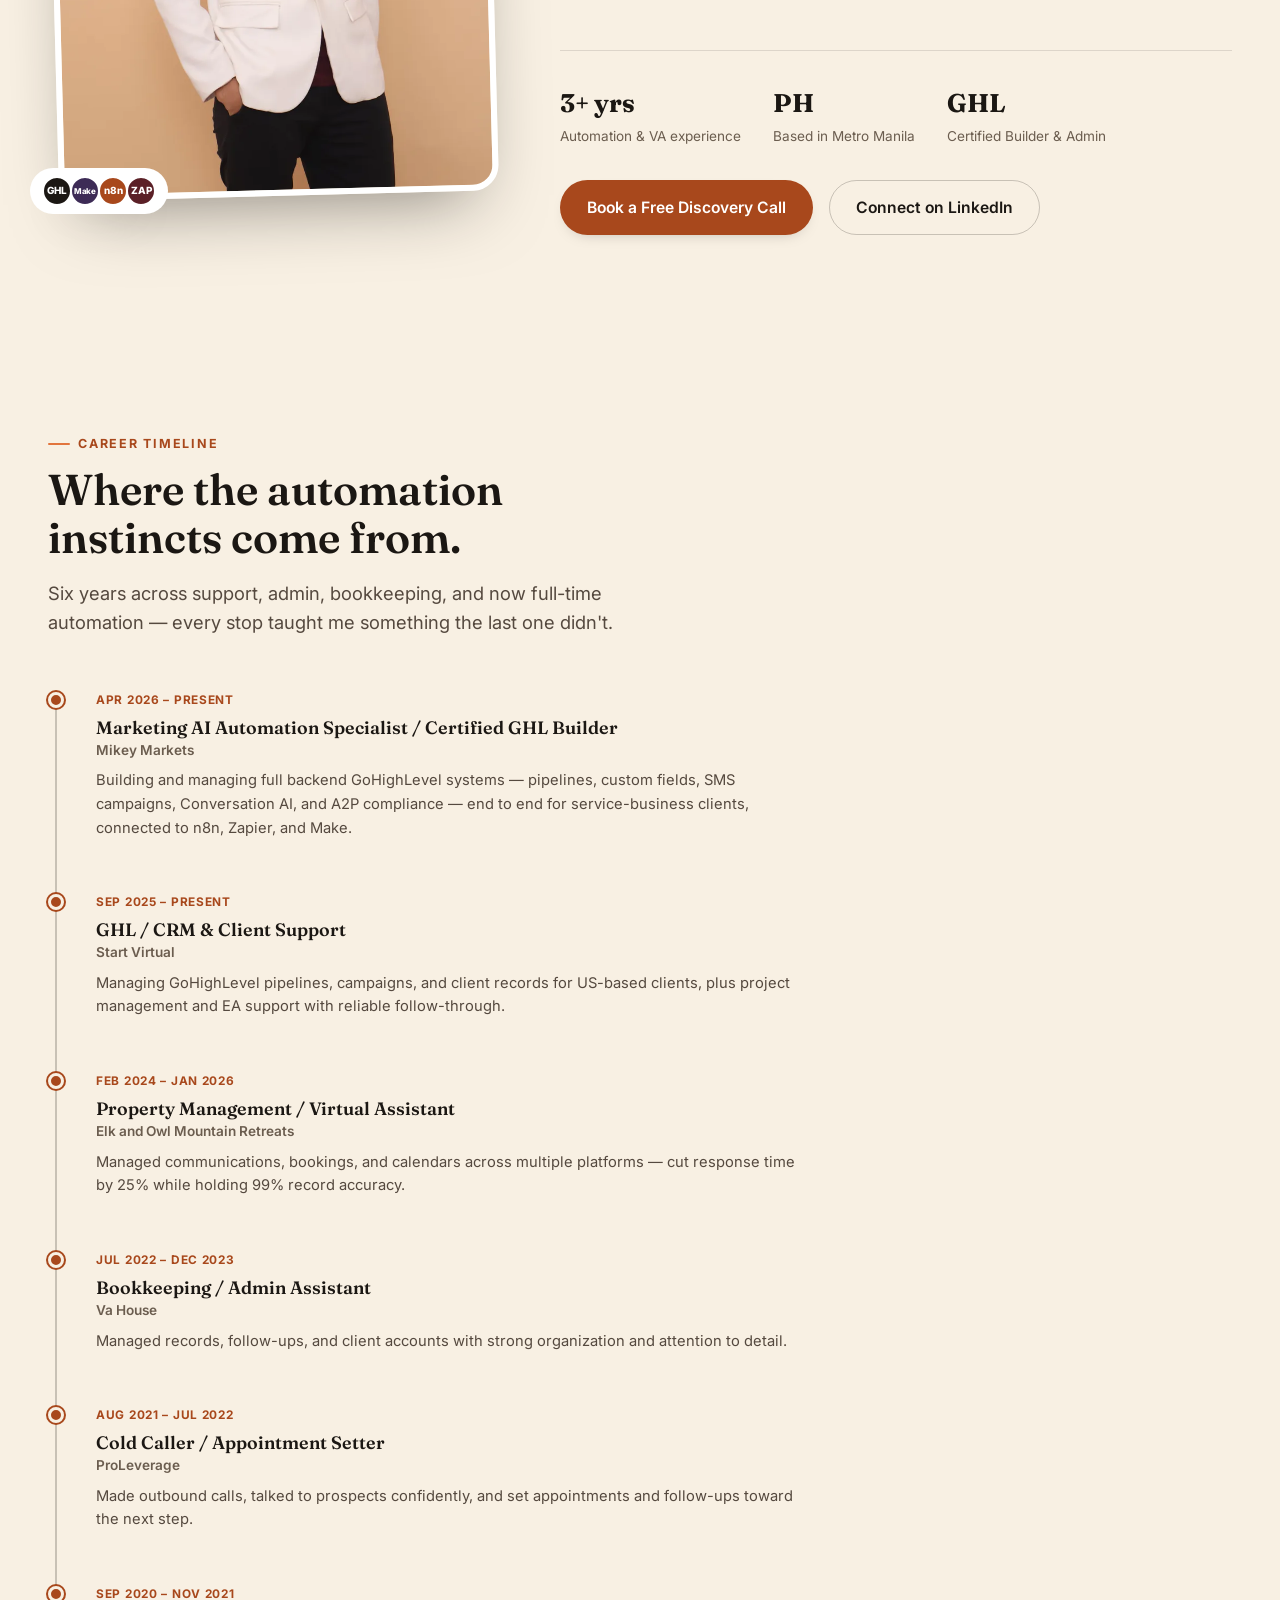
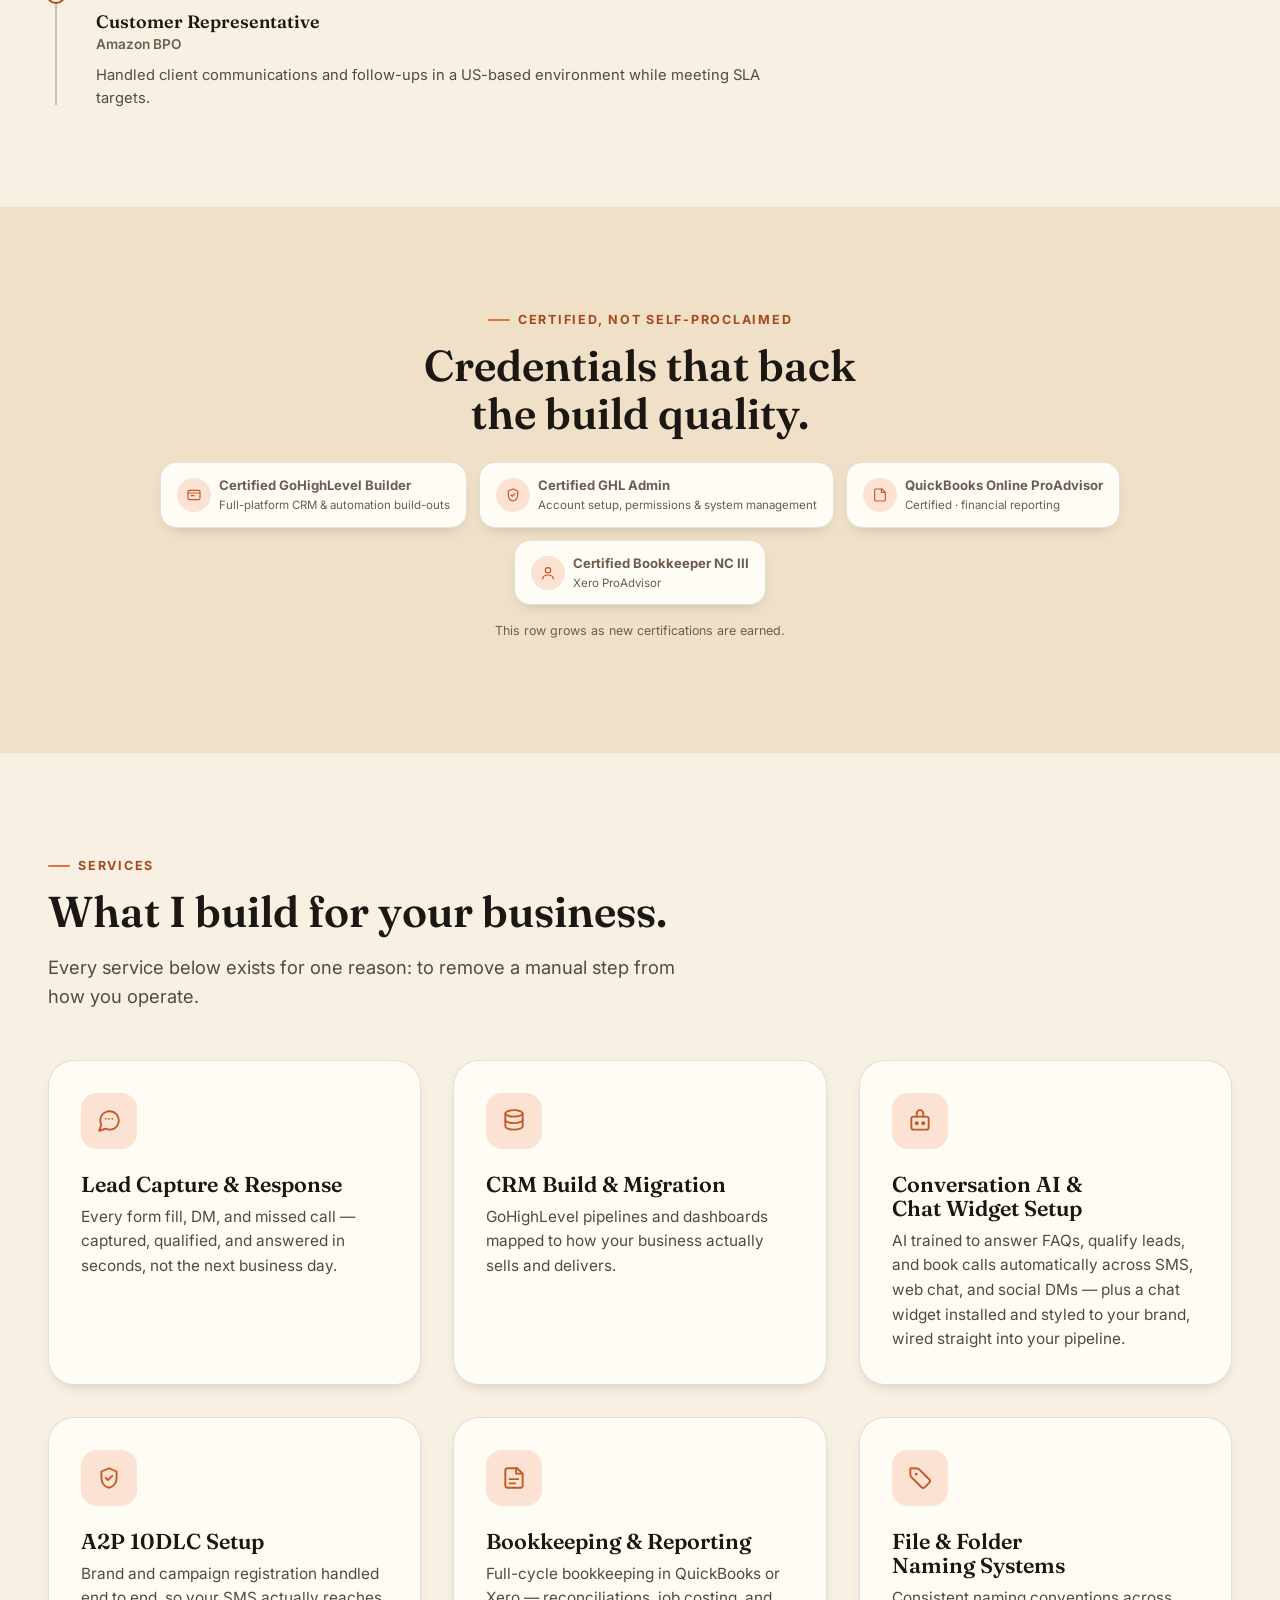
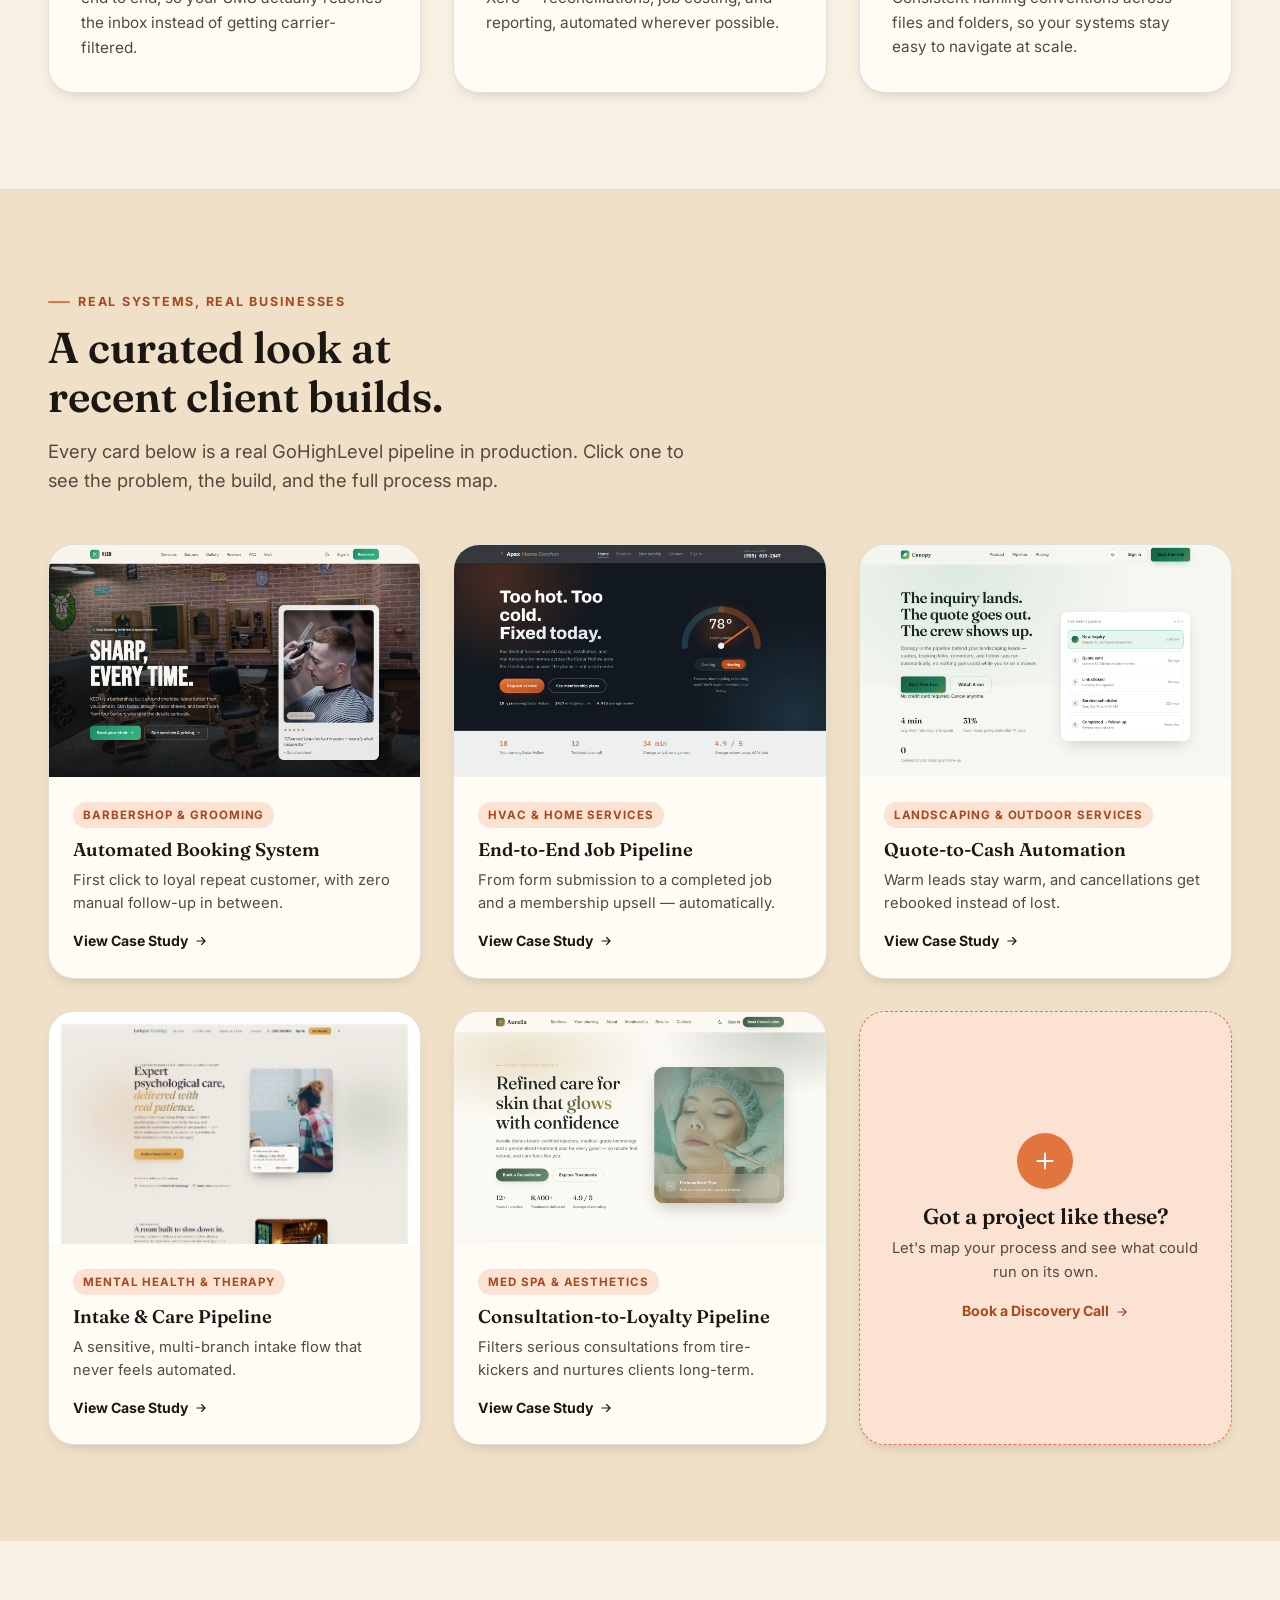
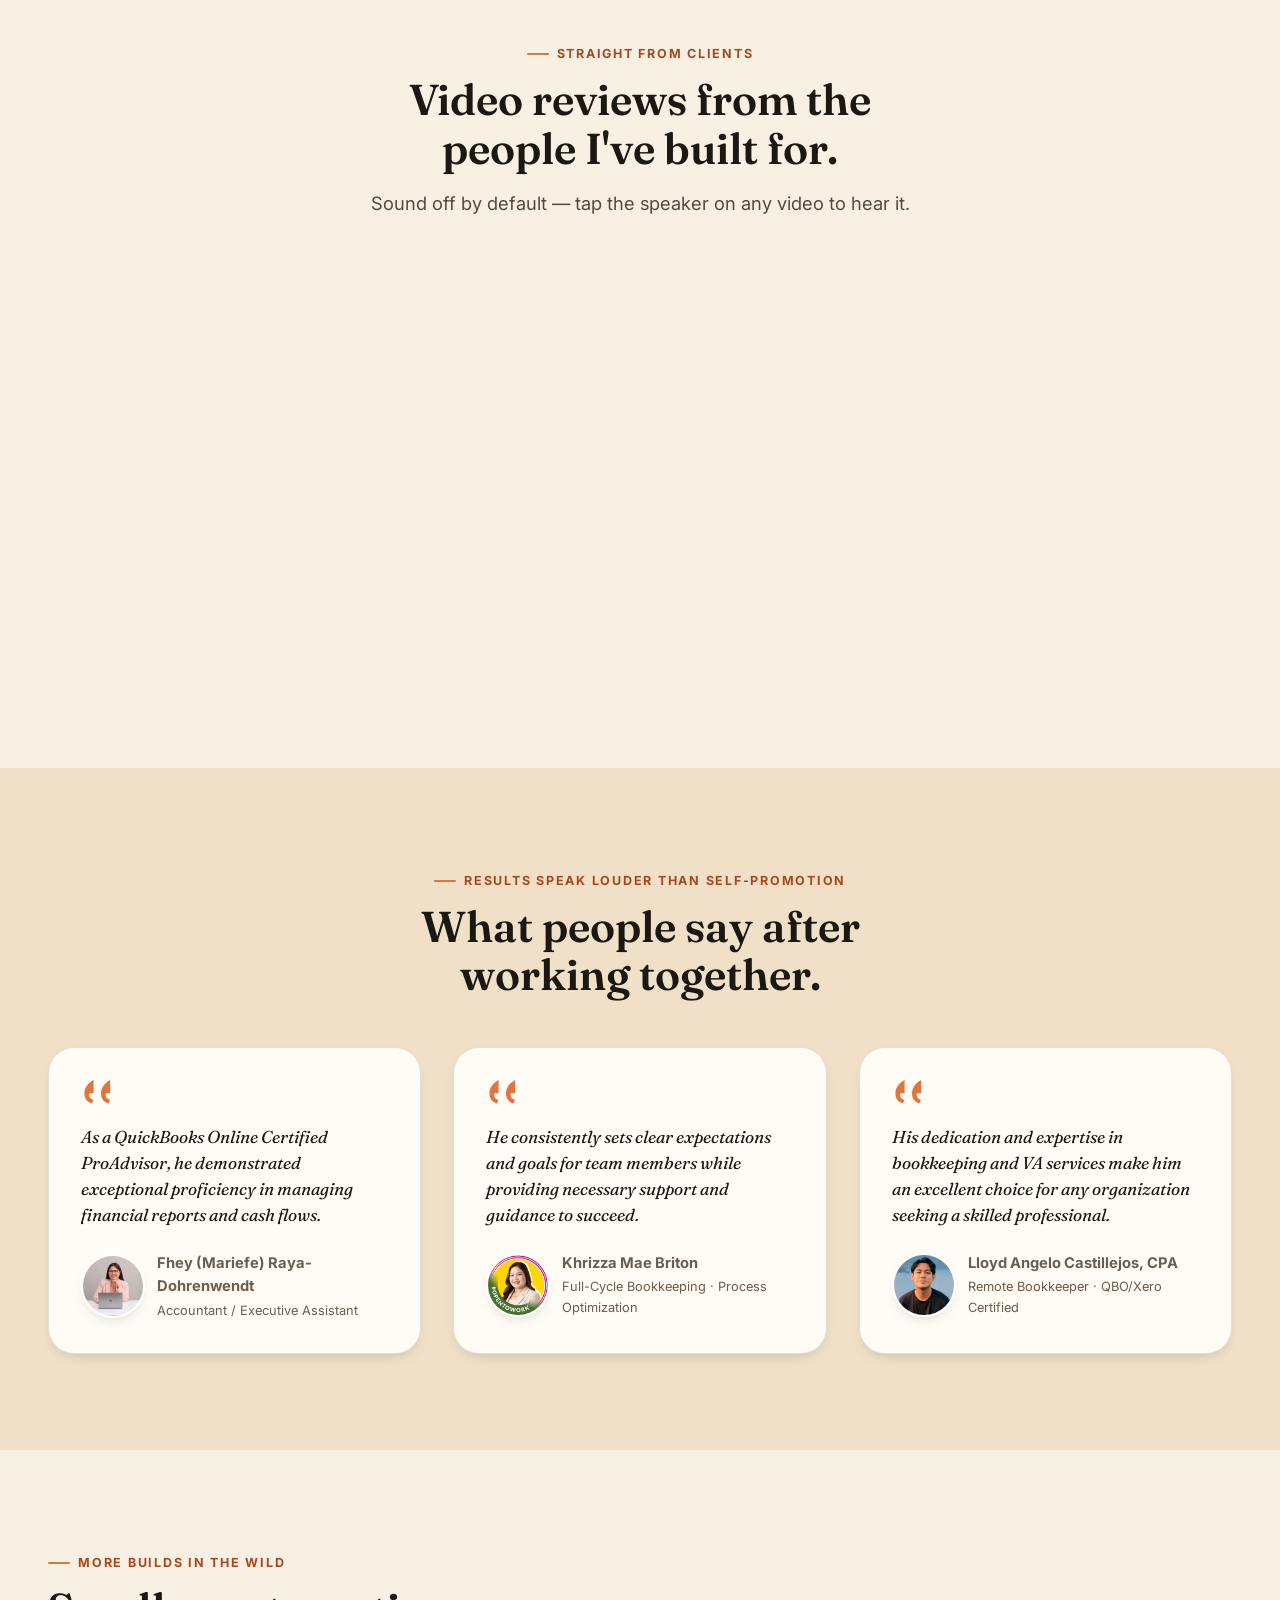
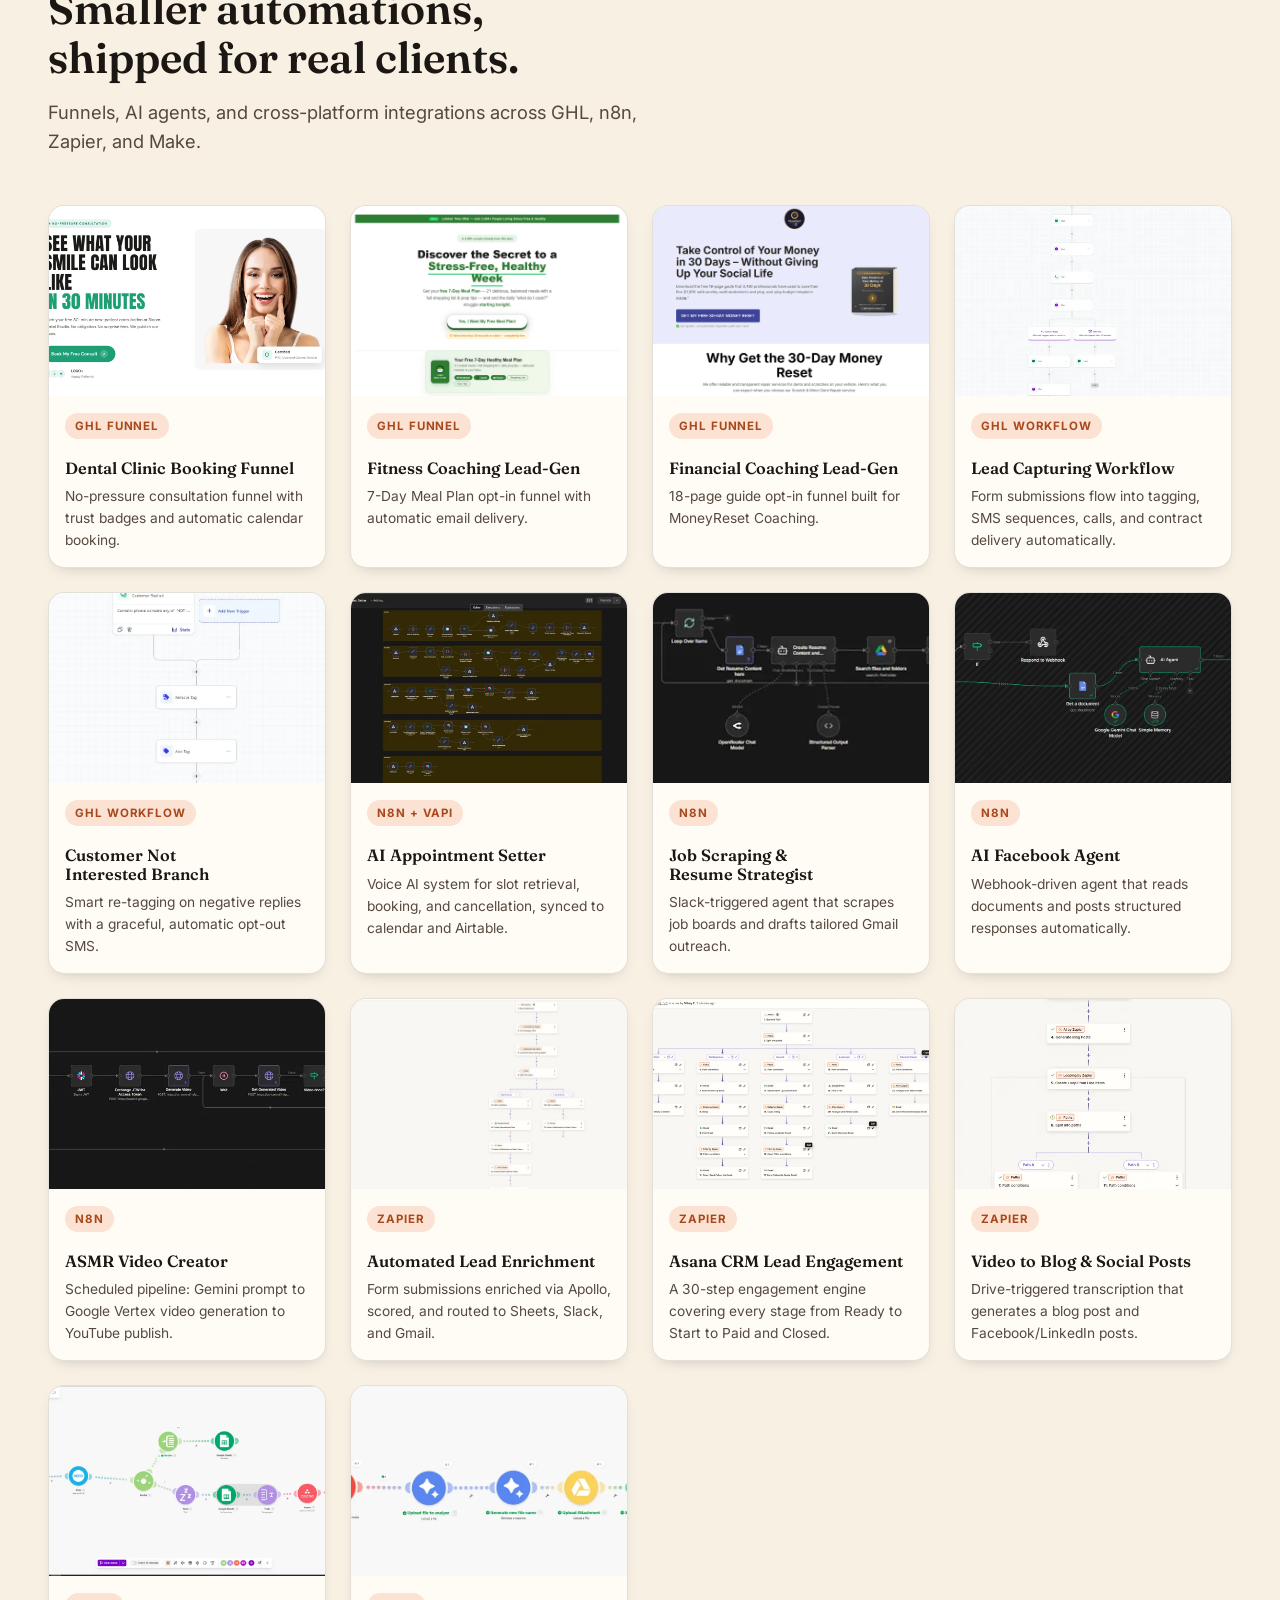
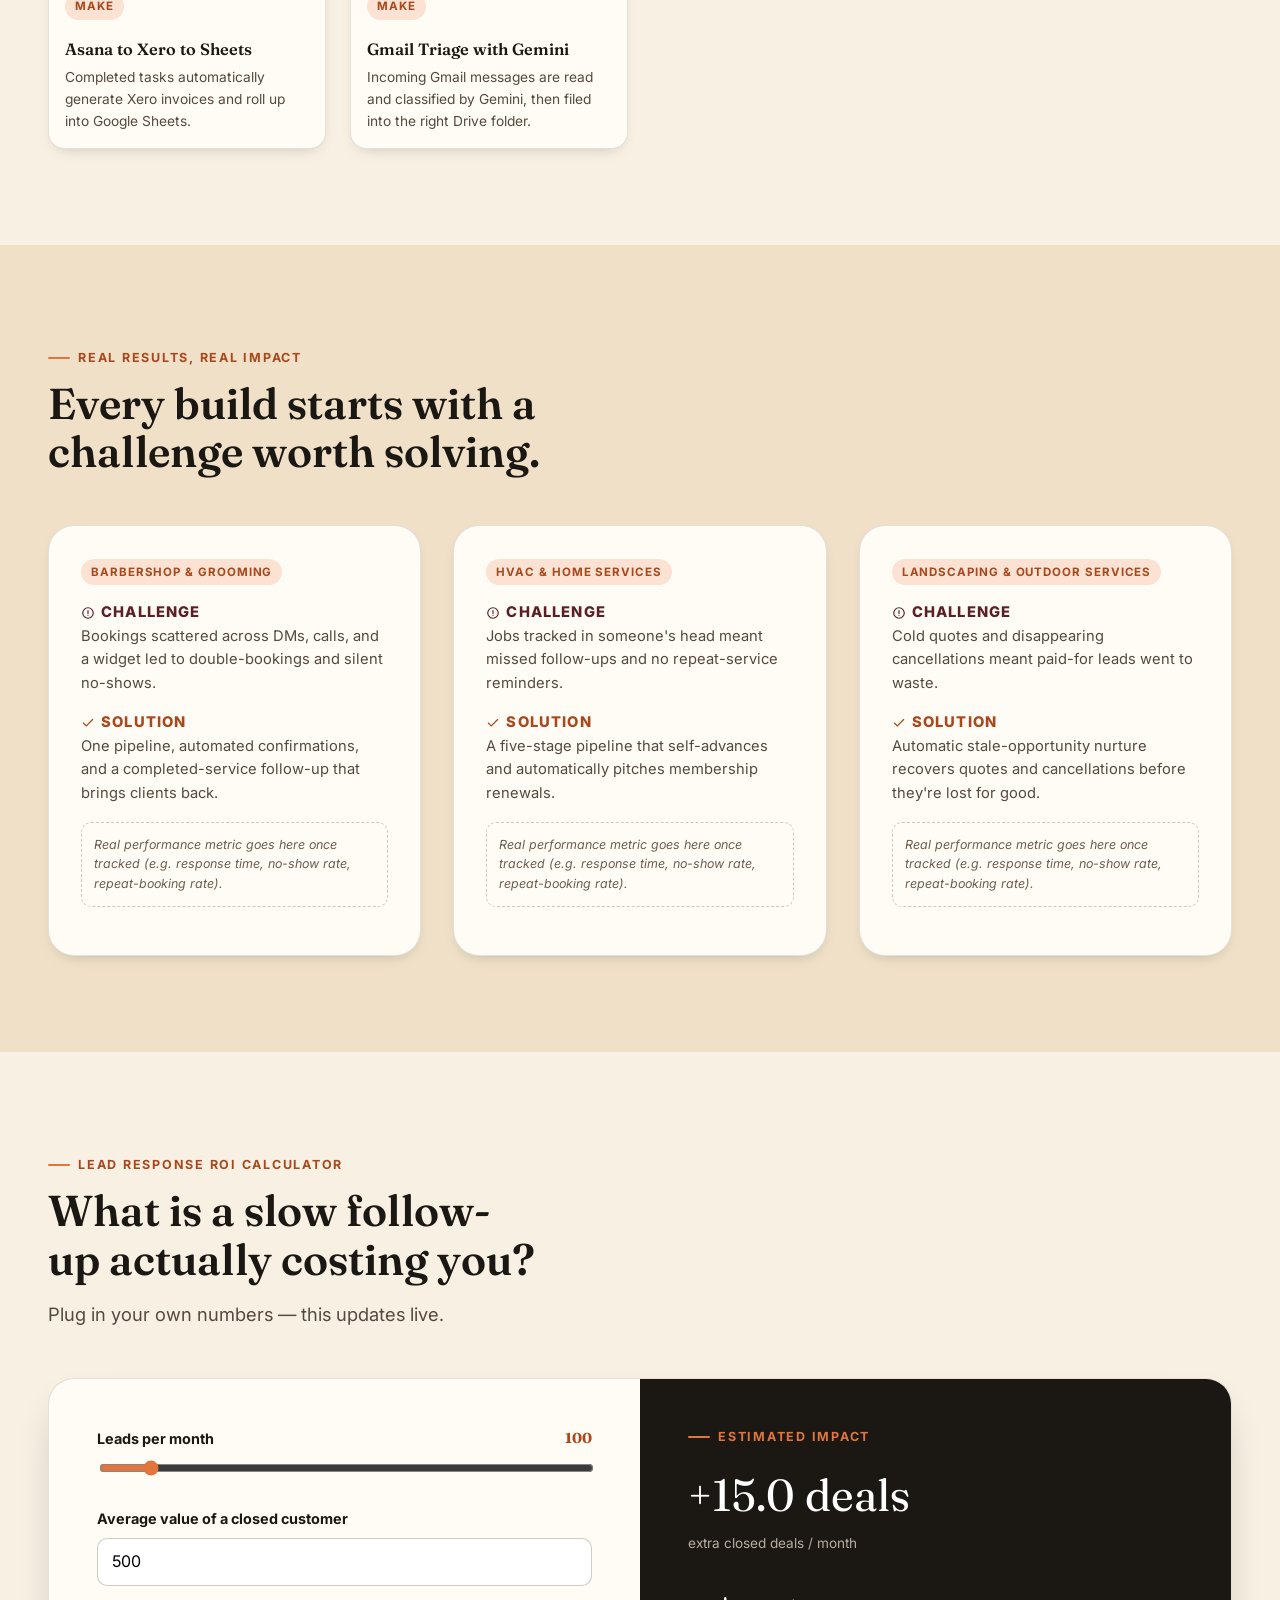
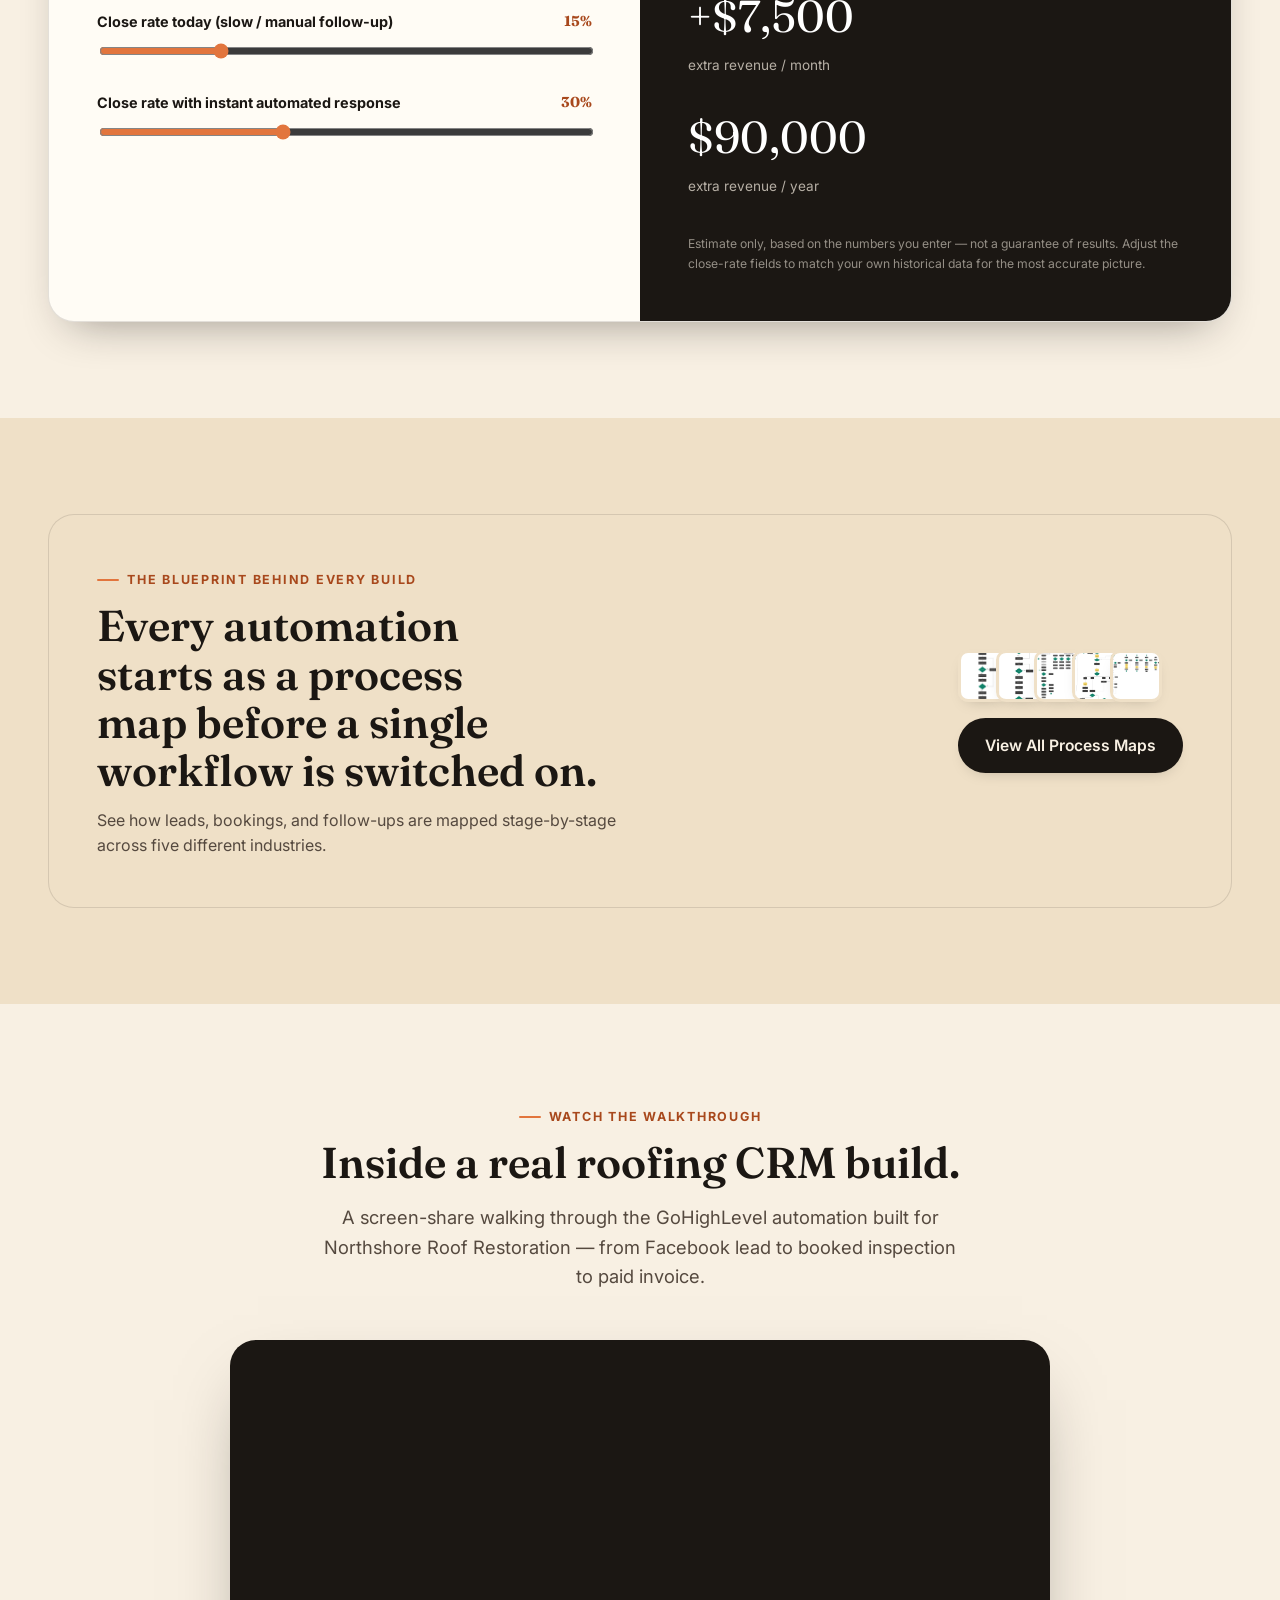
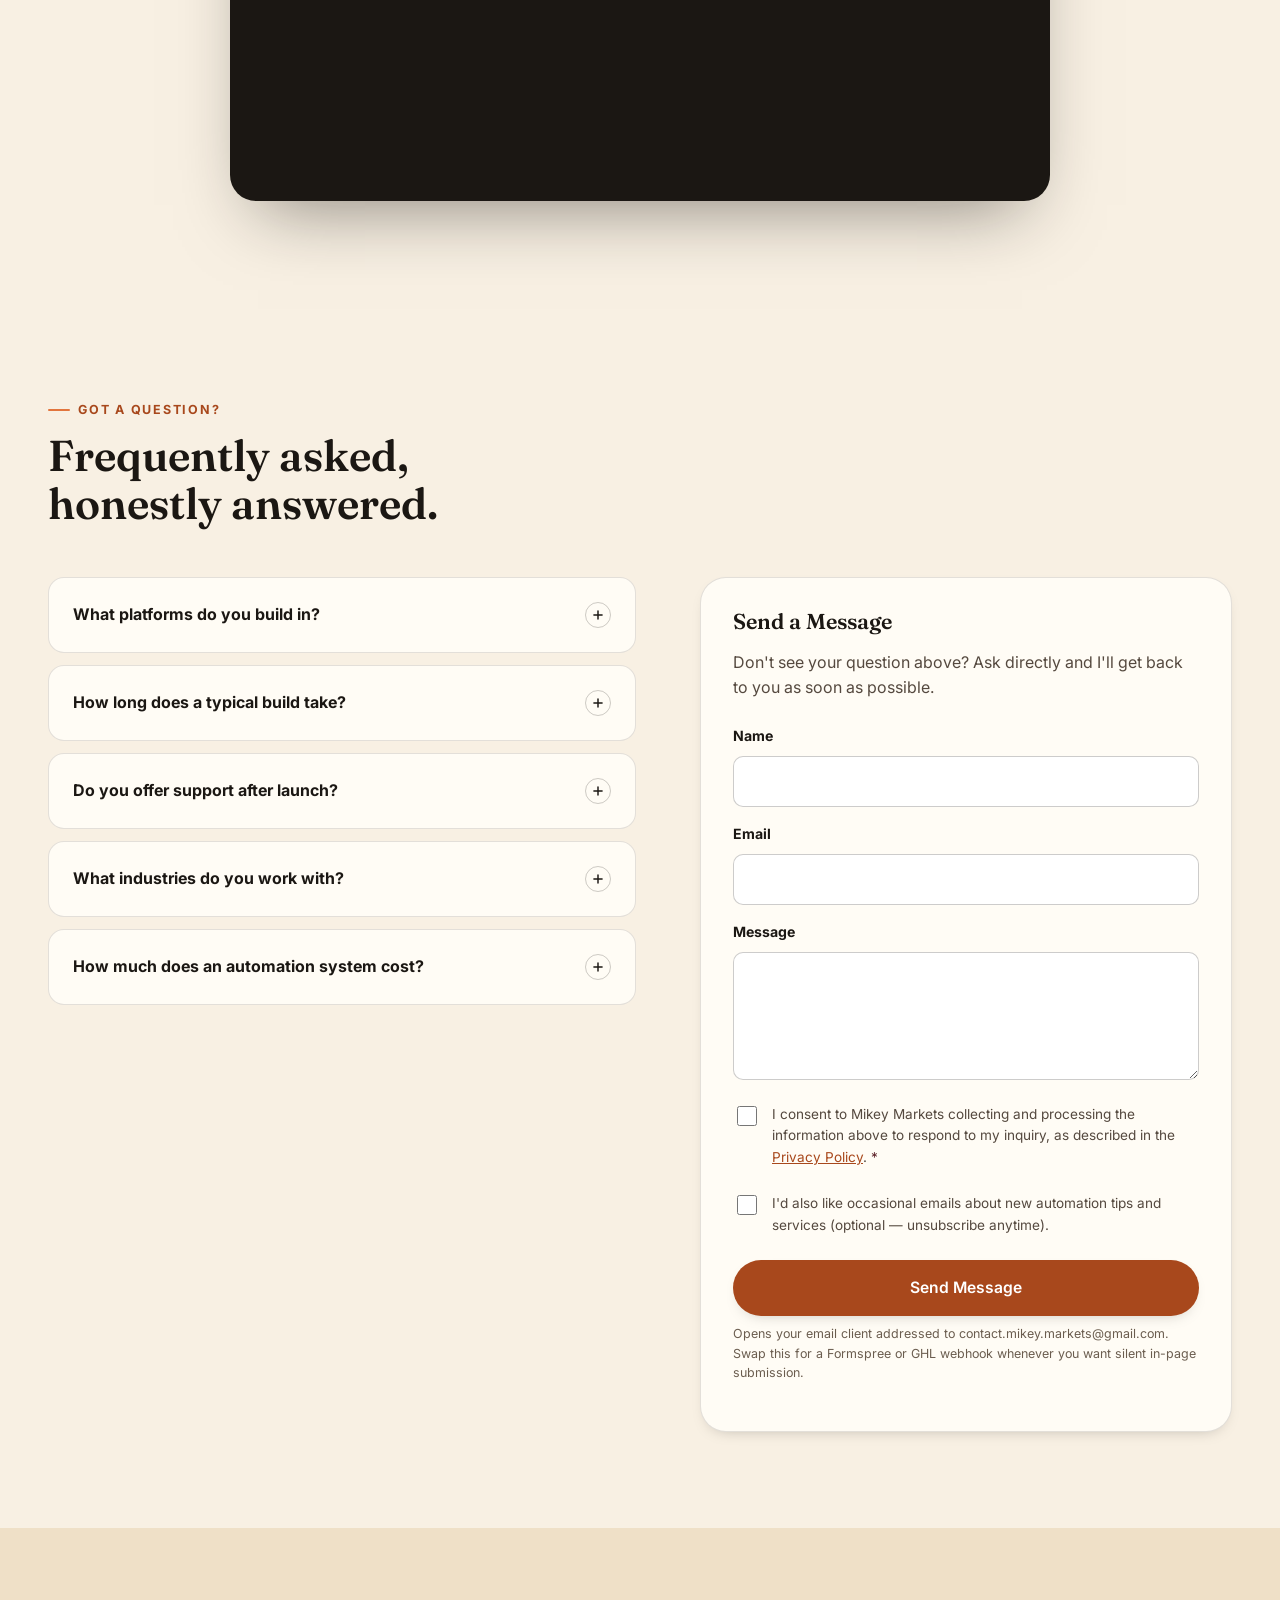
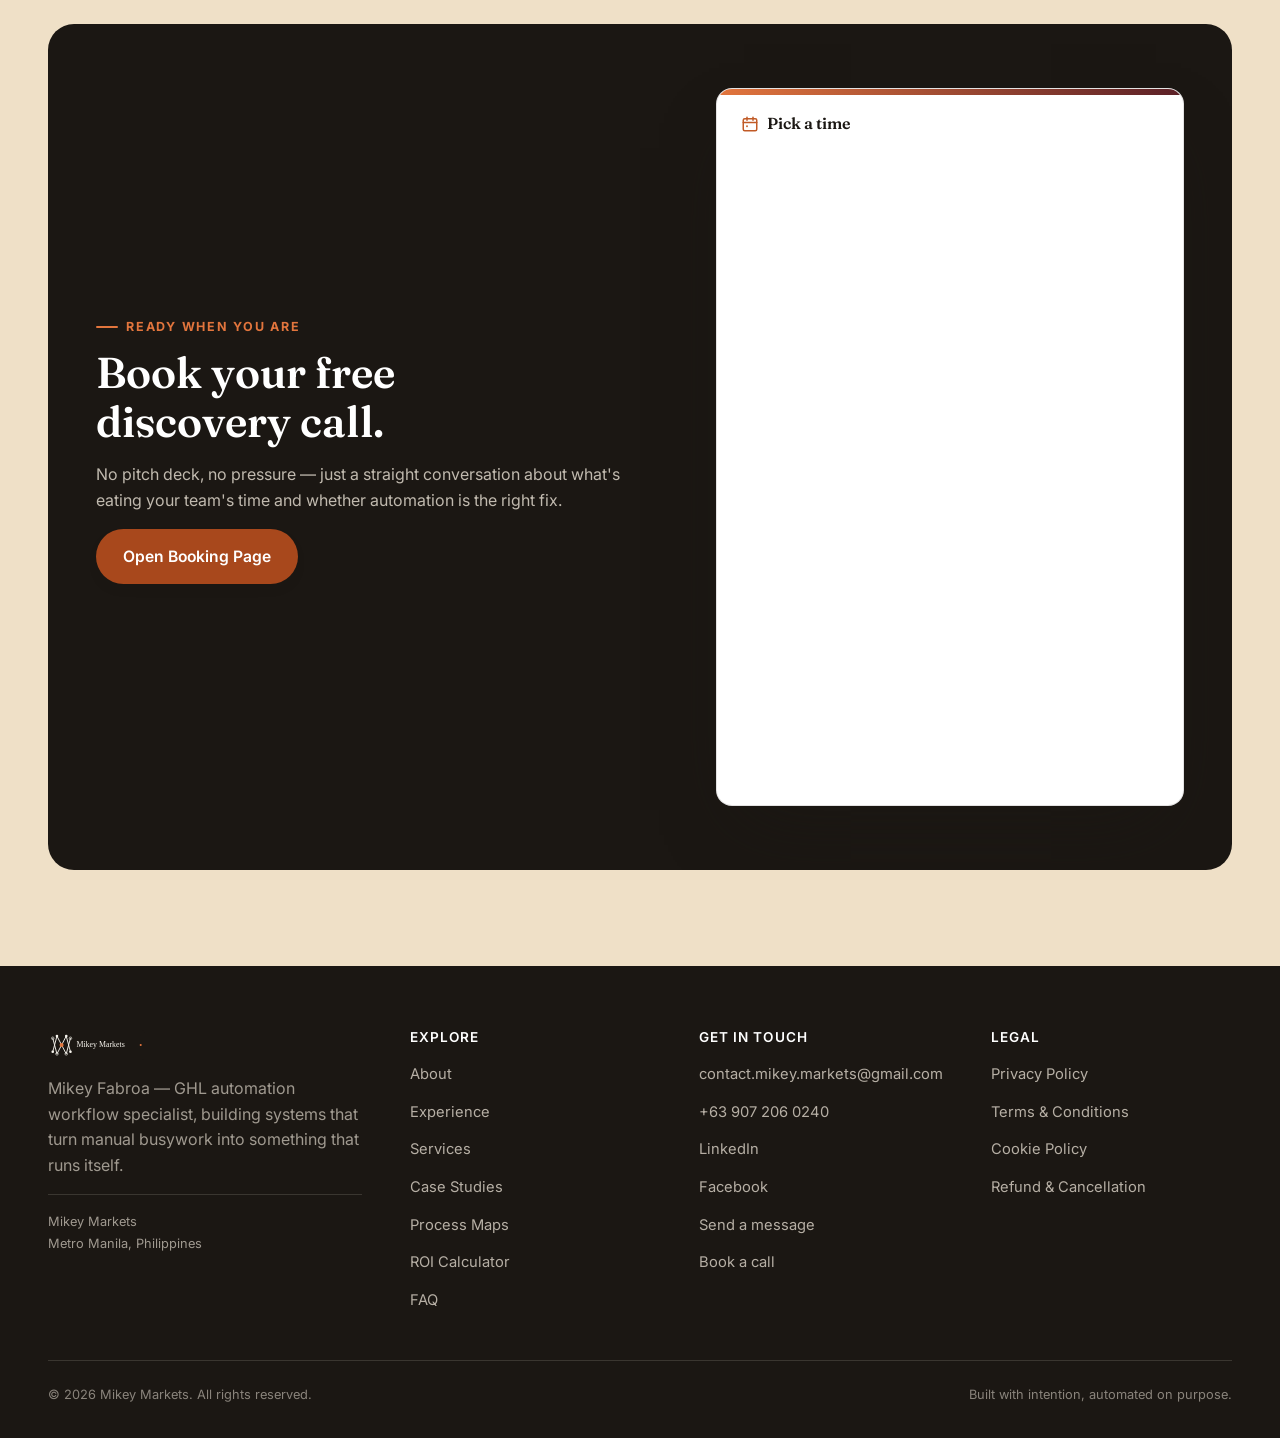
==== commit 1195c3c2: "Add real Loom walkthrough to the video section Replaced the "video coming soon" placeholder with a l" ====
--- a/index.html
+++ b/index.html
@@ -541,20 +541,12 @@
     <div class="container">
       <div class="section-head center">
         <p class="eyebrow" style="justify-content:center;">Watch The Walkthrough</p>
-        <h2>Inside a real GoHighLevel build.</h2>
-        <p class="lede">A short screen-share walking through how one of these pipelines actually works, stage by stage.</p>
-      </div>
-      <div class="video-card reveal" style="max-width:820px;margin-inline:auto;">
-        <img src="assets/img/case-studies/hvac/process-map.jpg" alt="" aria-hidden="true">
-        <button class="play-btn" id="playLoom" aria-label="Play walkthrough video (coming soon)">
-          <span class="play-circle">
-            <svg width="26" height="26" viewBox="0 0 24 24" fill="#fff"><path d="M8 5v14l11-7z"/></svg>
-          </span>
-          <span class="coming-soon-badge">Video coming soon</span>
-        </button>
-      </div>
-      <!-- TODO: replace the block above with a real Loom embed once the recording is ready, e.g.
-           <iframe src="https://www.loom.com/embed/<id>" allowfullscreen></iframe> -->
+        <h2>Inside a real roofing CRM build.</h2>
+        <p class="lede">A screen-share walking through the GoHighLevel automation built for Northshore Roof Restoration — from Facebook lead to booked inspection to paid invoice.</p>
+      </div>
+      <div class="loom-embed reveal" style="max-width:820px;margin-inline:auto;">
+        <iframe id="loomFrame" data-src="https://www.loom.com/embed/d0ffe84043214b2496db6c794779401a" title="Northshore Roof Restoration — GoHighLevel automation walkthrough" allow="fullscreen" loading="lazy"></iframe>
+      </div>
     </div>
   </section>
 
--- a/css/styles.css
+++ b/css/styles.css
@@ -694,7 +694,7 @@
 .process-thumbs img:first-child{ margin-left: 0; }
 
 /* ---------- Loom / video ---------- */
-.video-card{
+.loom-embed{
   position: relative;
   border-radius: var(--radius-lg);
   overflow: hidden;
@@ -702,25 +702,7 @@
   aspect-ratio: 16/9;
   background: var(--ink);
 }
-.video-card img{ width: 100%; height: 100%; object-fit: cover; opacity: 0.55; }
-.video-card .play-btn{
-  position: absolute; inset: 0;
-  display: flex; align-items: center; justify-content: center;
-  flex-direction: column; gap: var(--space-3);
-  background: linear-gradient(180deg, rgba(27,23,19,0.15), rgba(27,23,19,0.6));
-  border: none; width: 100%; height: 100%; cursor: pointer; color: #fff;
-}
-.play-circle{
-  width: 78px; height: 78px; border-radius: 50%;
-  background: var(--accent); display: flex; align-items: center; justify-content: center;
-  box-shadow: 0 0 0 10px rgba(226,117,61,0.22);
-  transition: transform .25s var(--ease-out);
-}
-.video-card:hover .play-circle{ transform: scale(1.08); }
-.coming-soon-badge{
-  font-size: 0.72rem; font-weight: 800; text-transform: uppercase; letter-spacing: 0.08em;
-  background: rgba(255,255,255,0.14); padding: 6px 14px; border-radius: var(--radius-pill);
-}
+.loom-embed iframe{ position: absolute; inset: 0; width: 100%; height: 100%; border: none; }
 
 /* ---------- Video reviews ---------- */
 .video-review-grid{
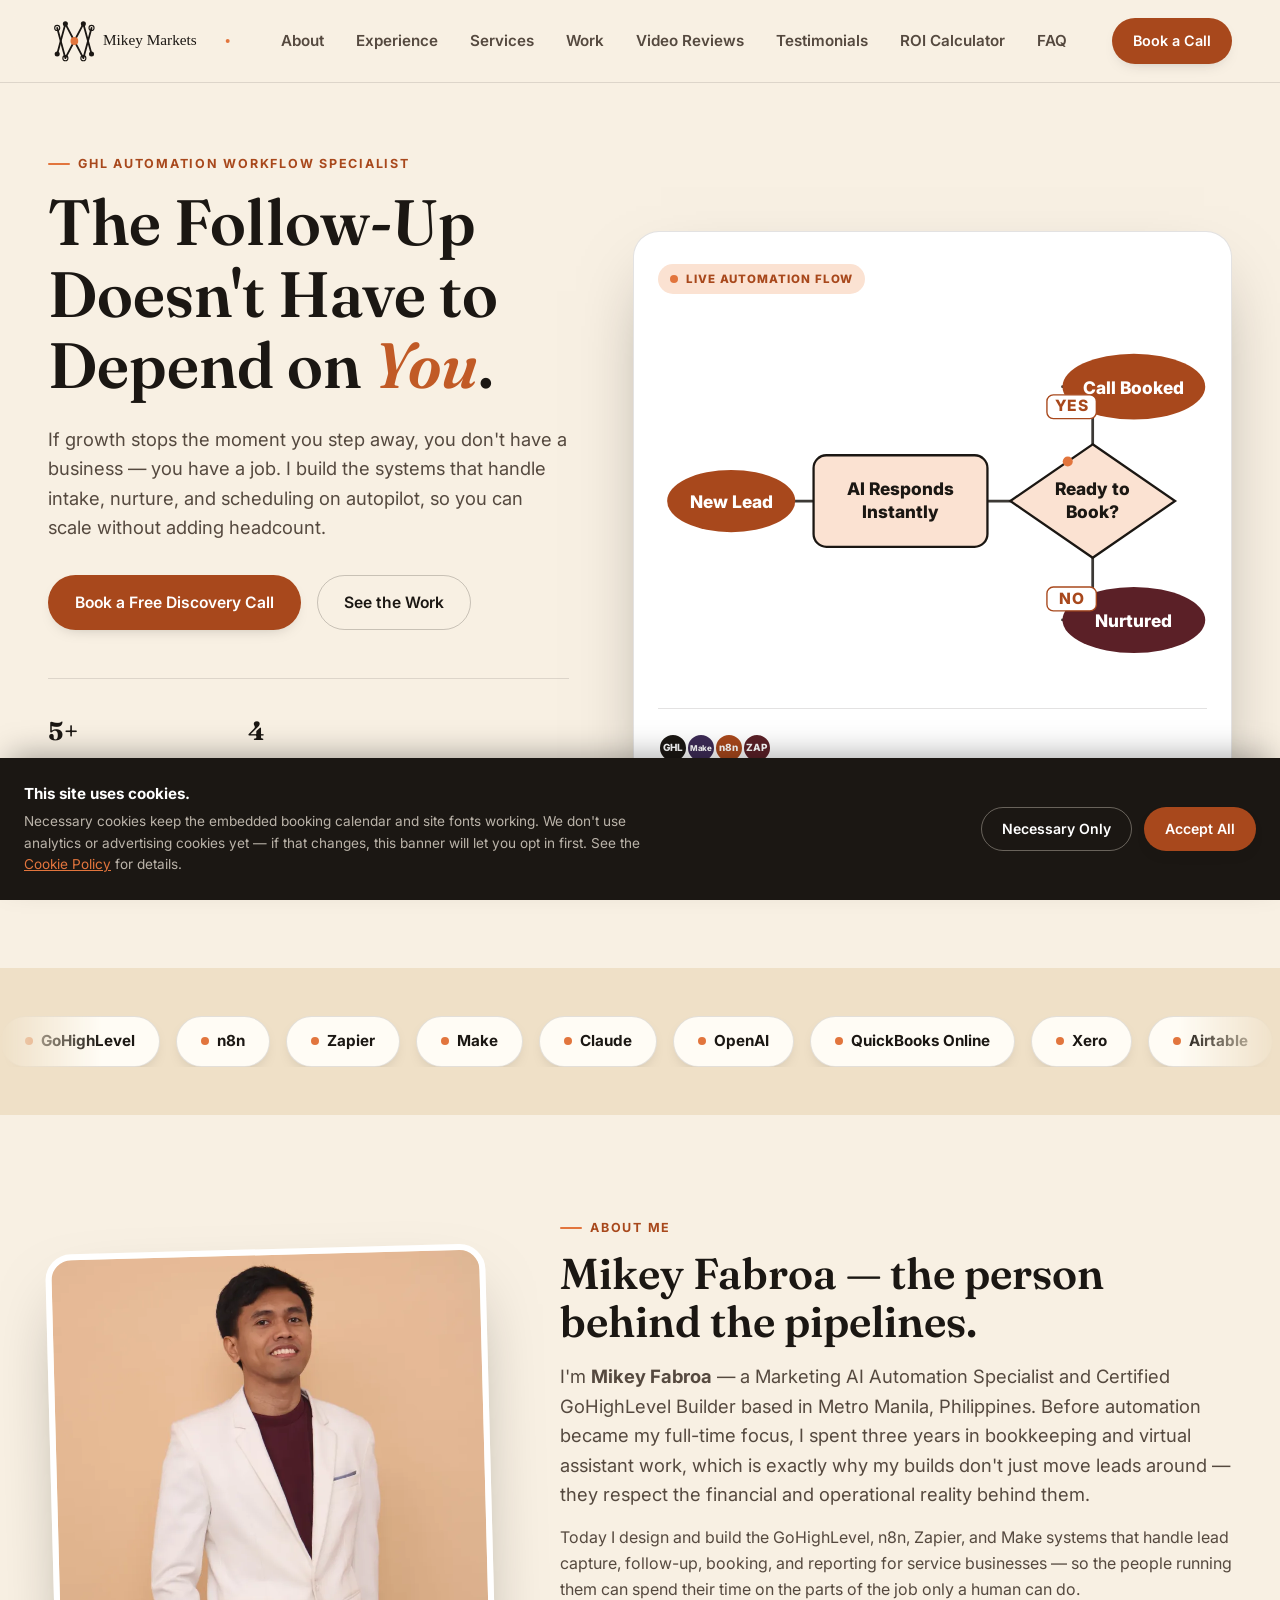
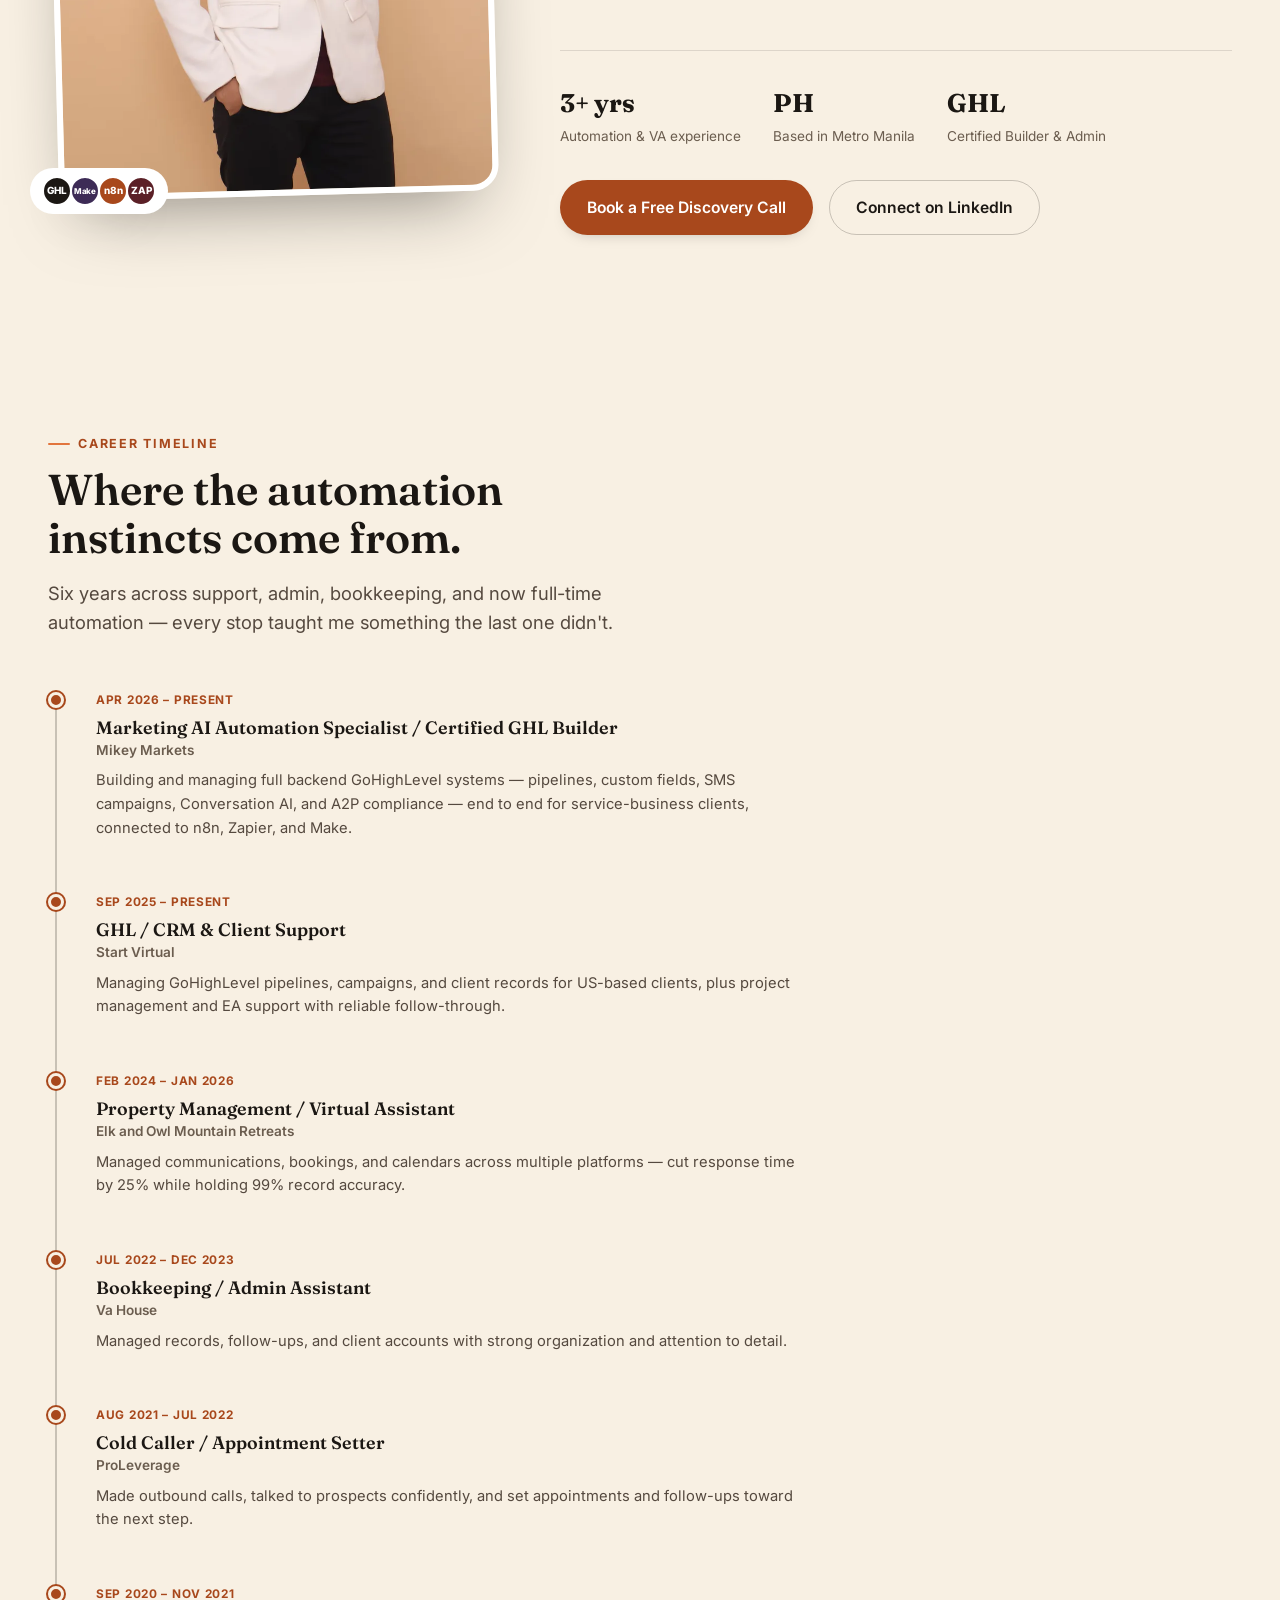
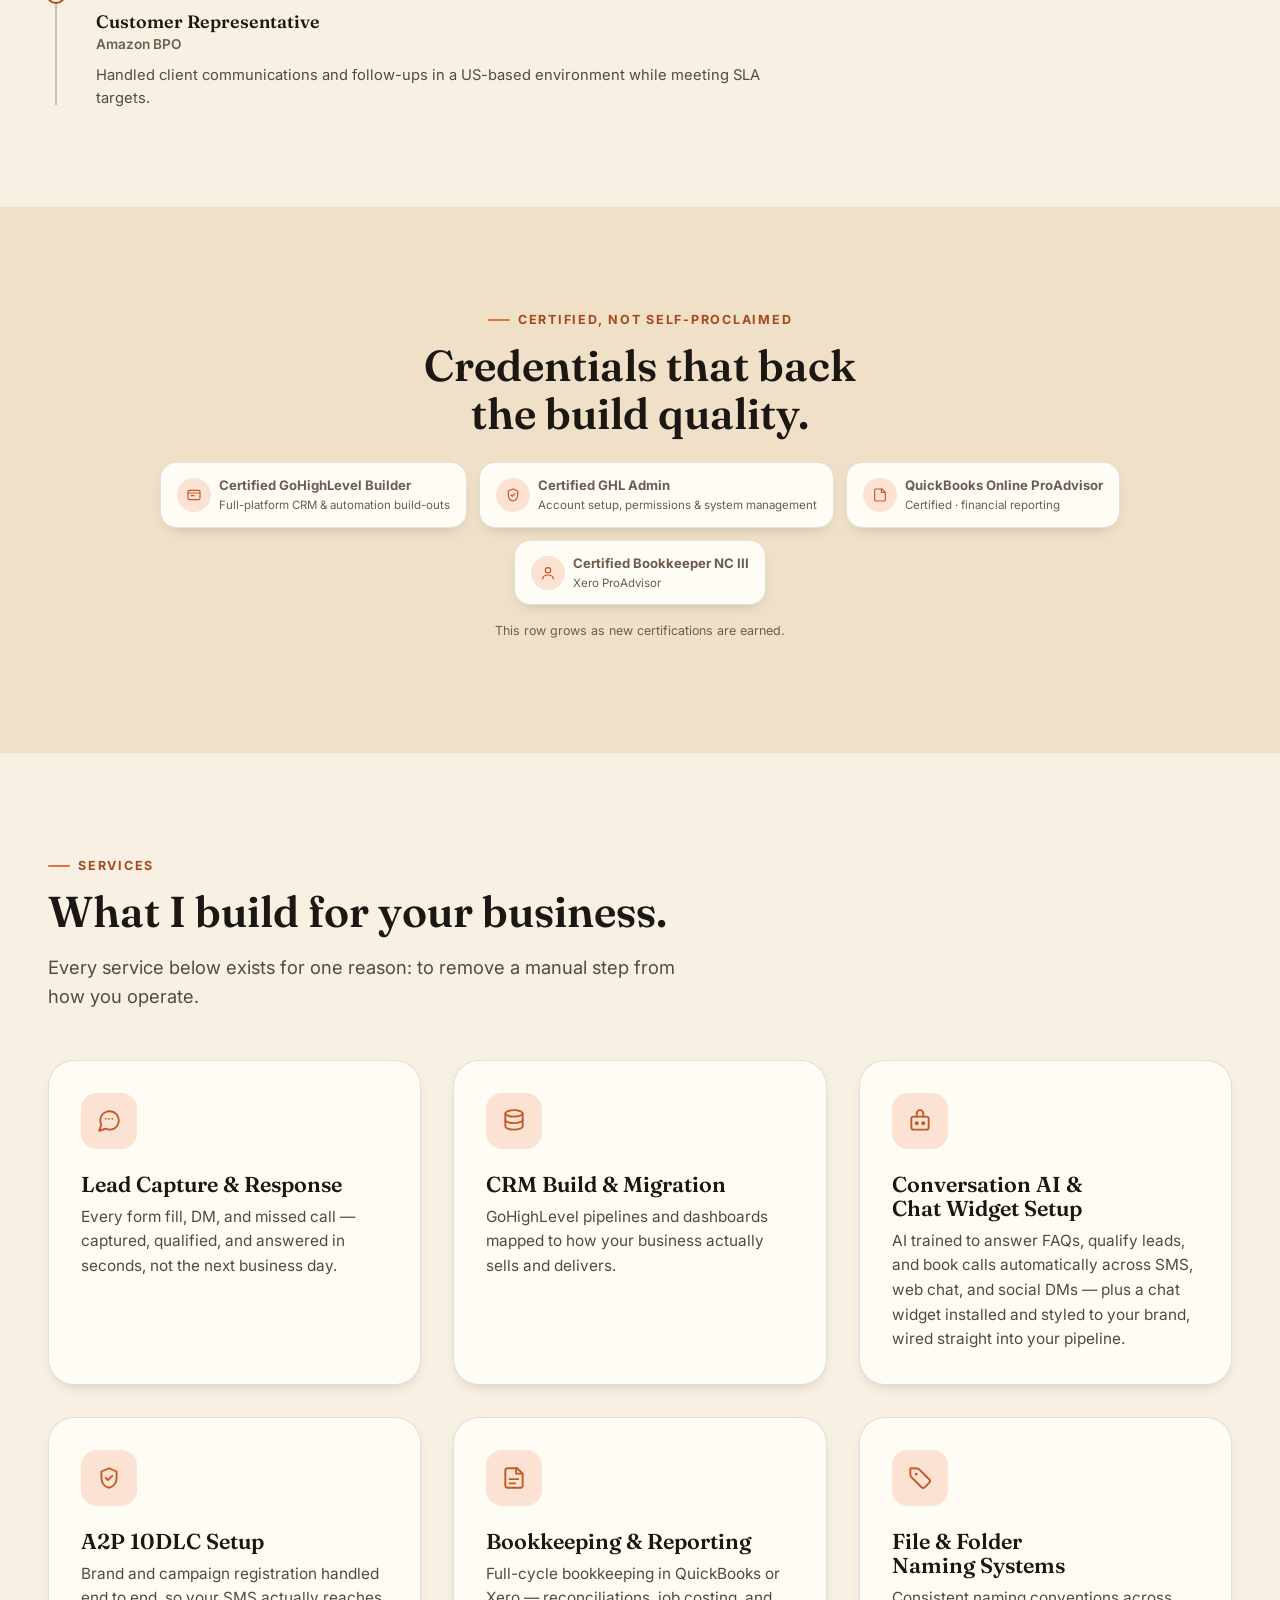
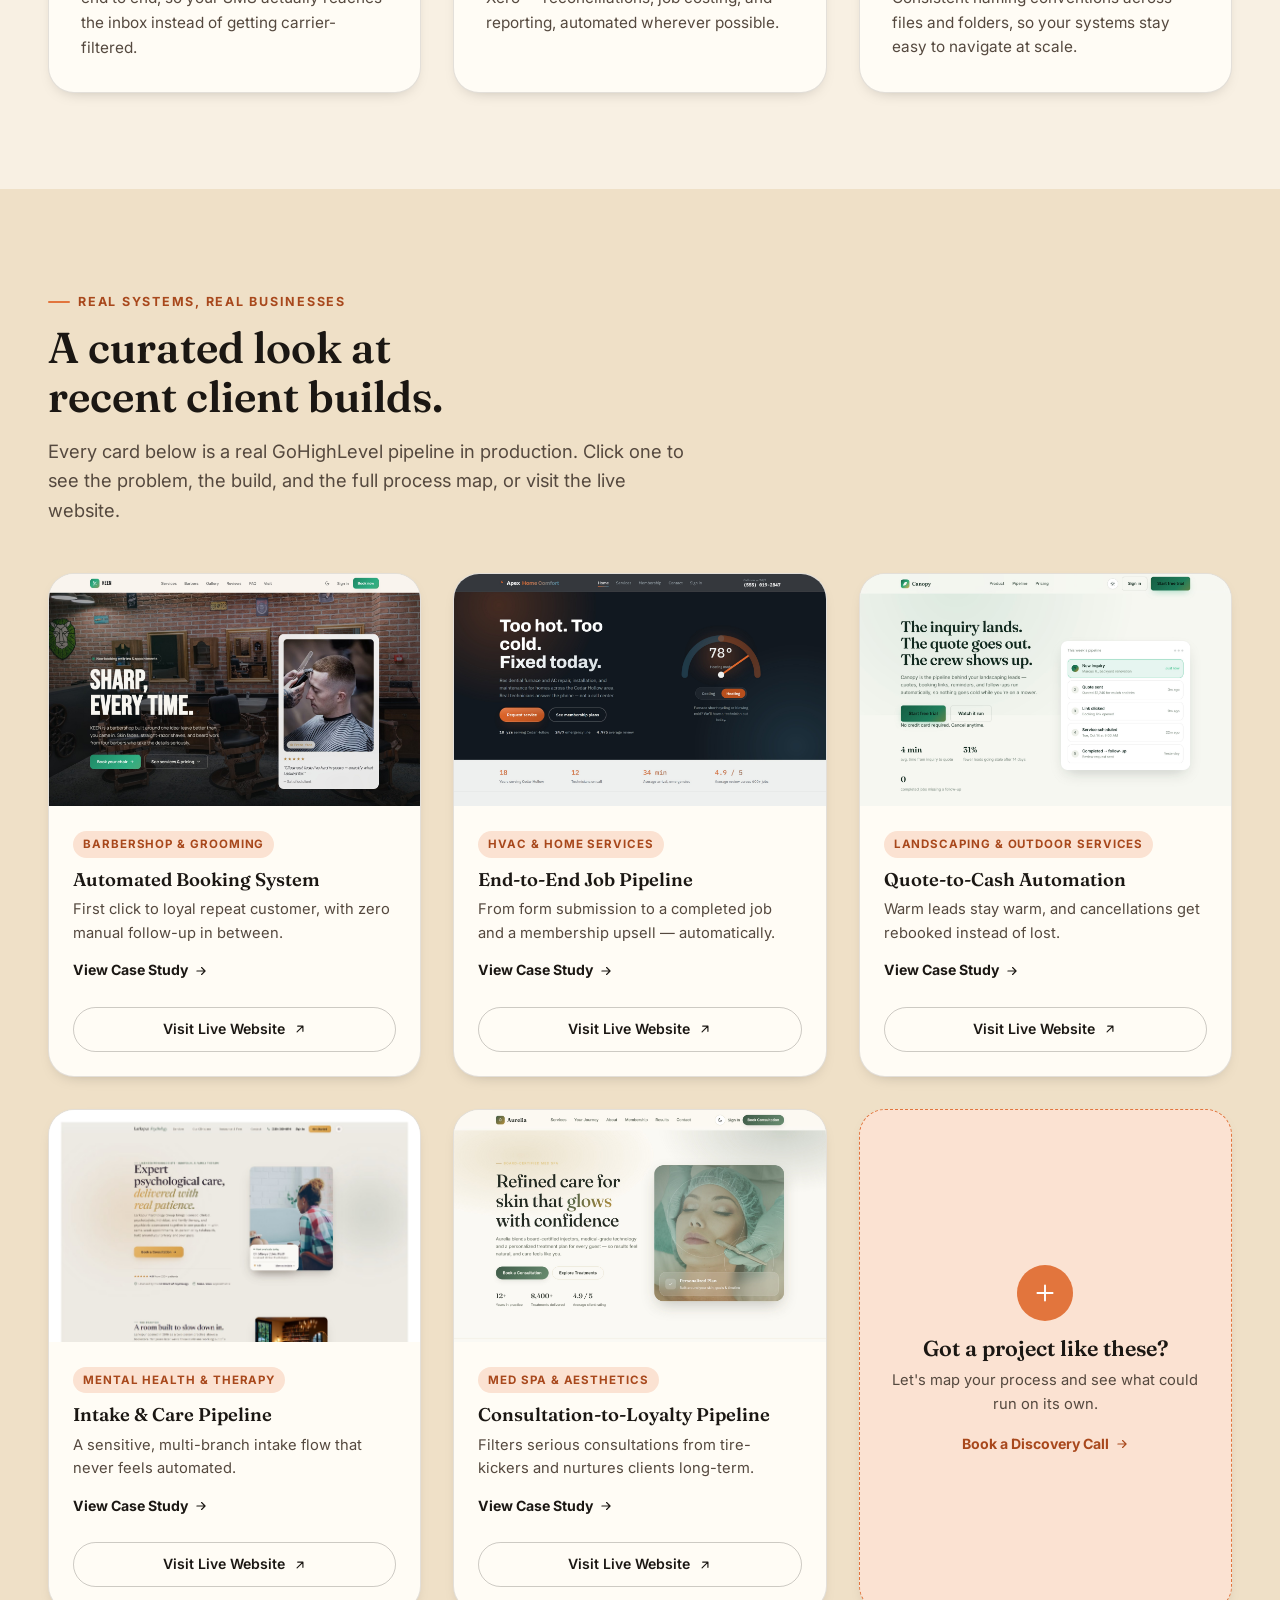
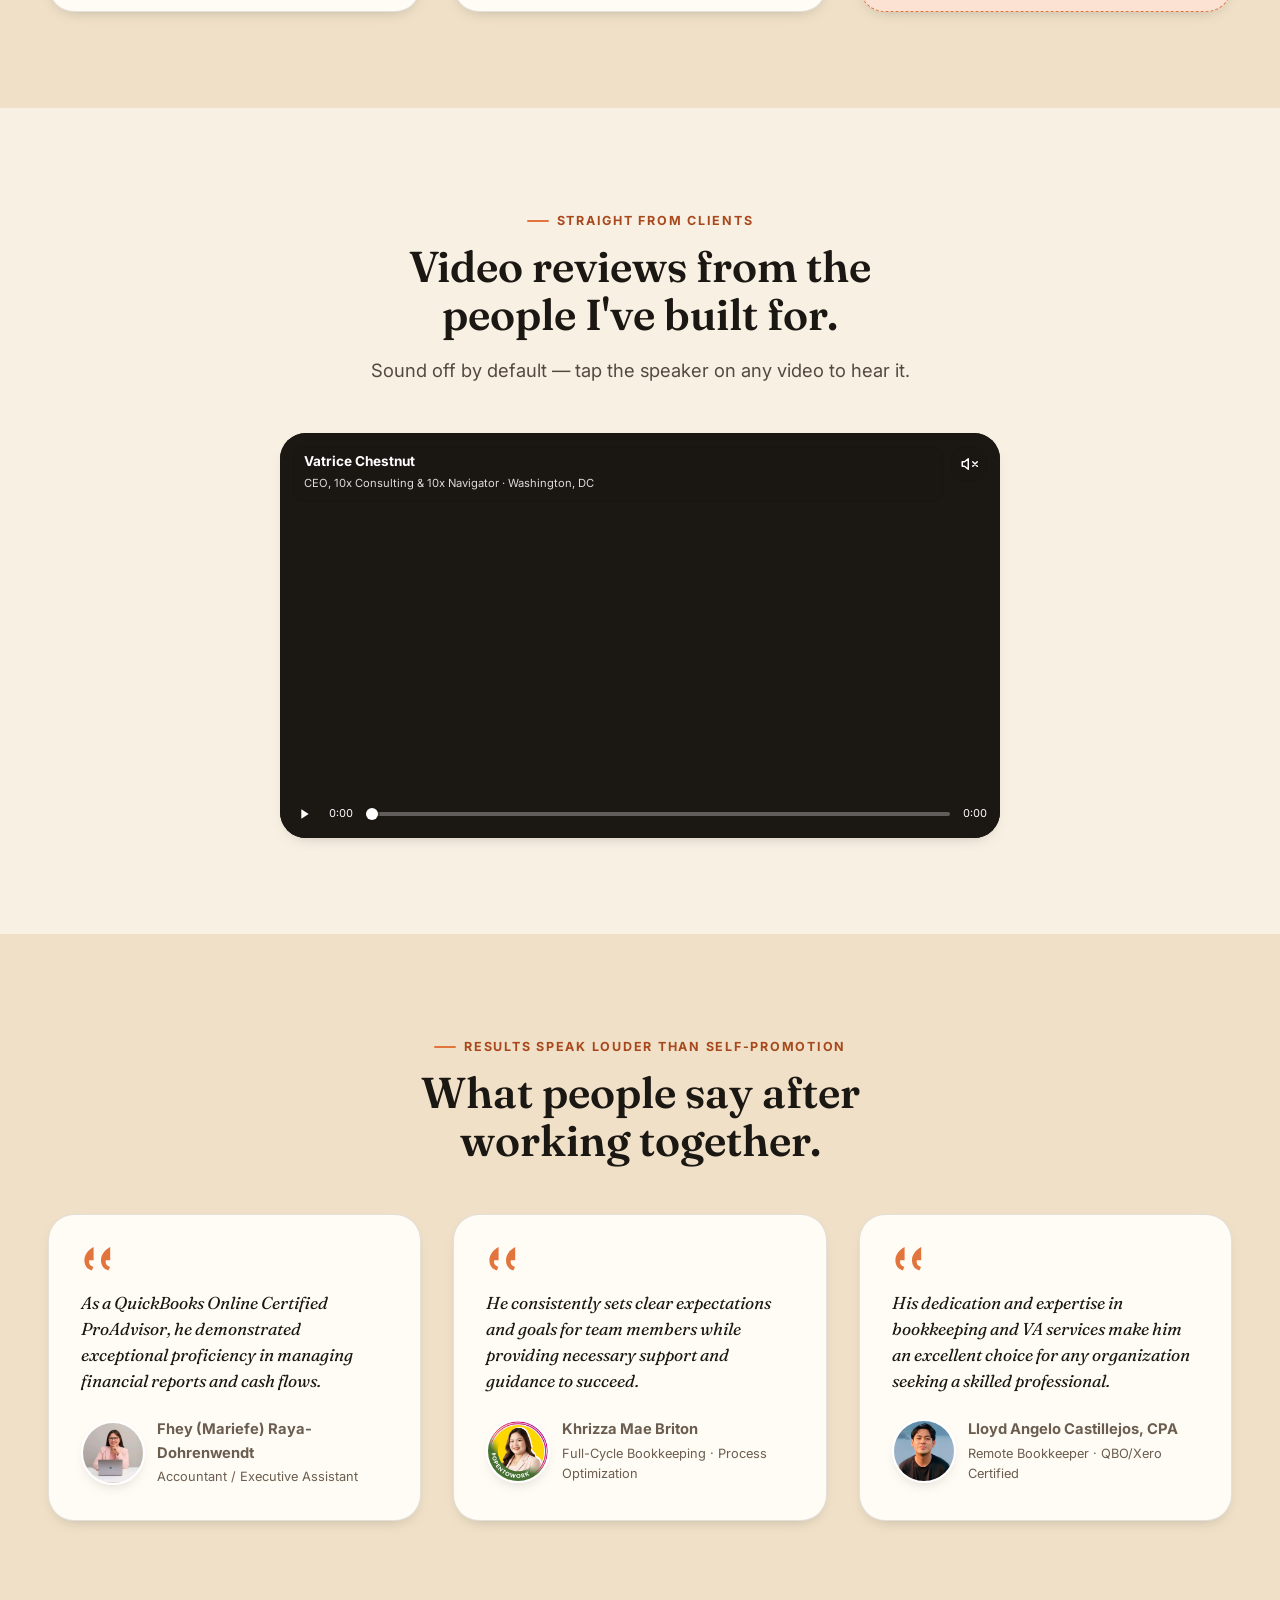
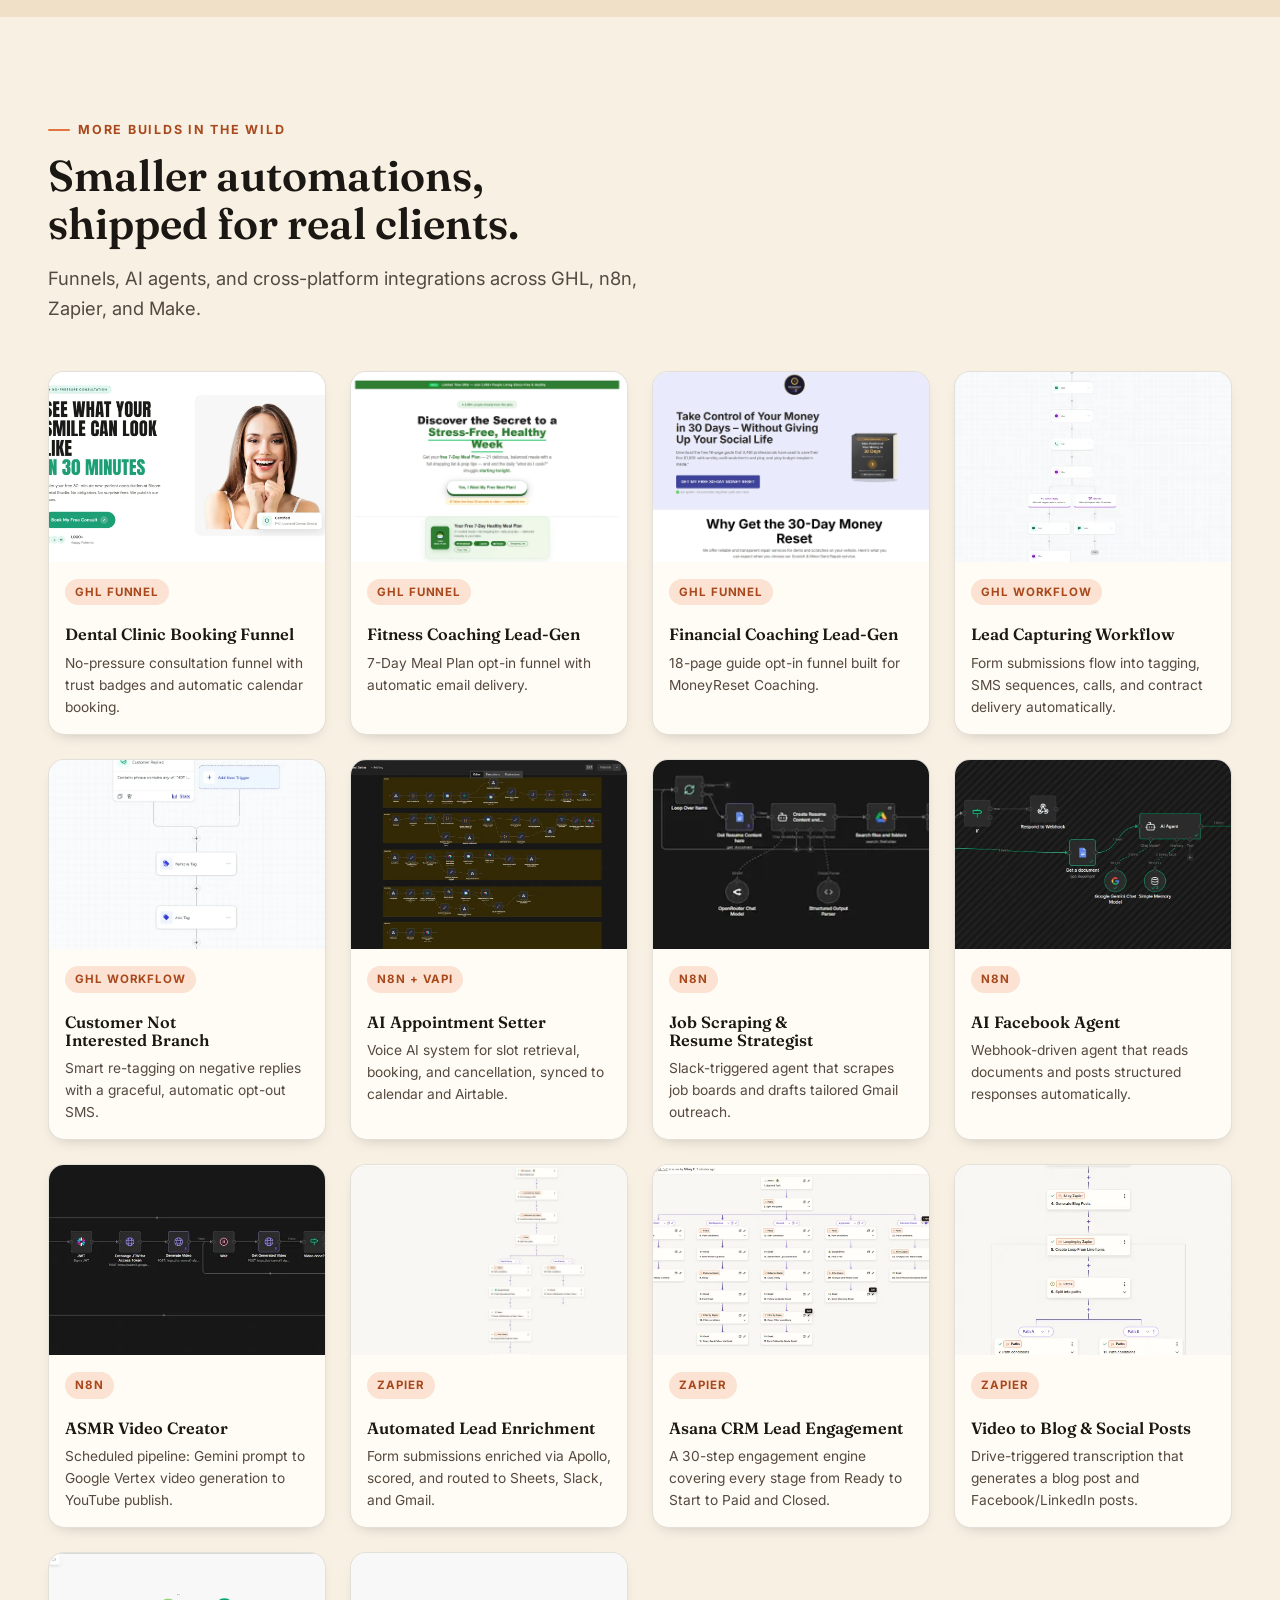
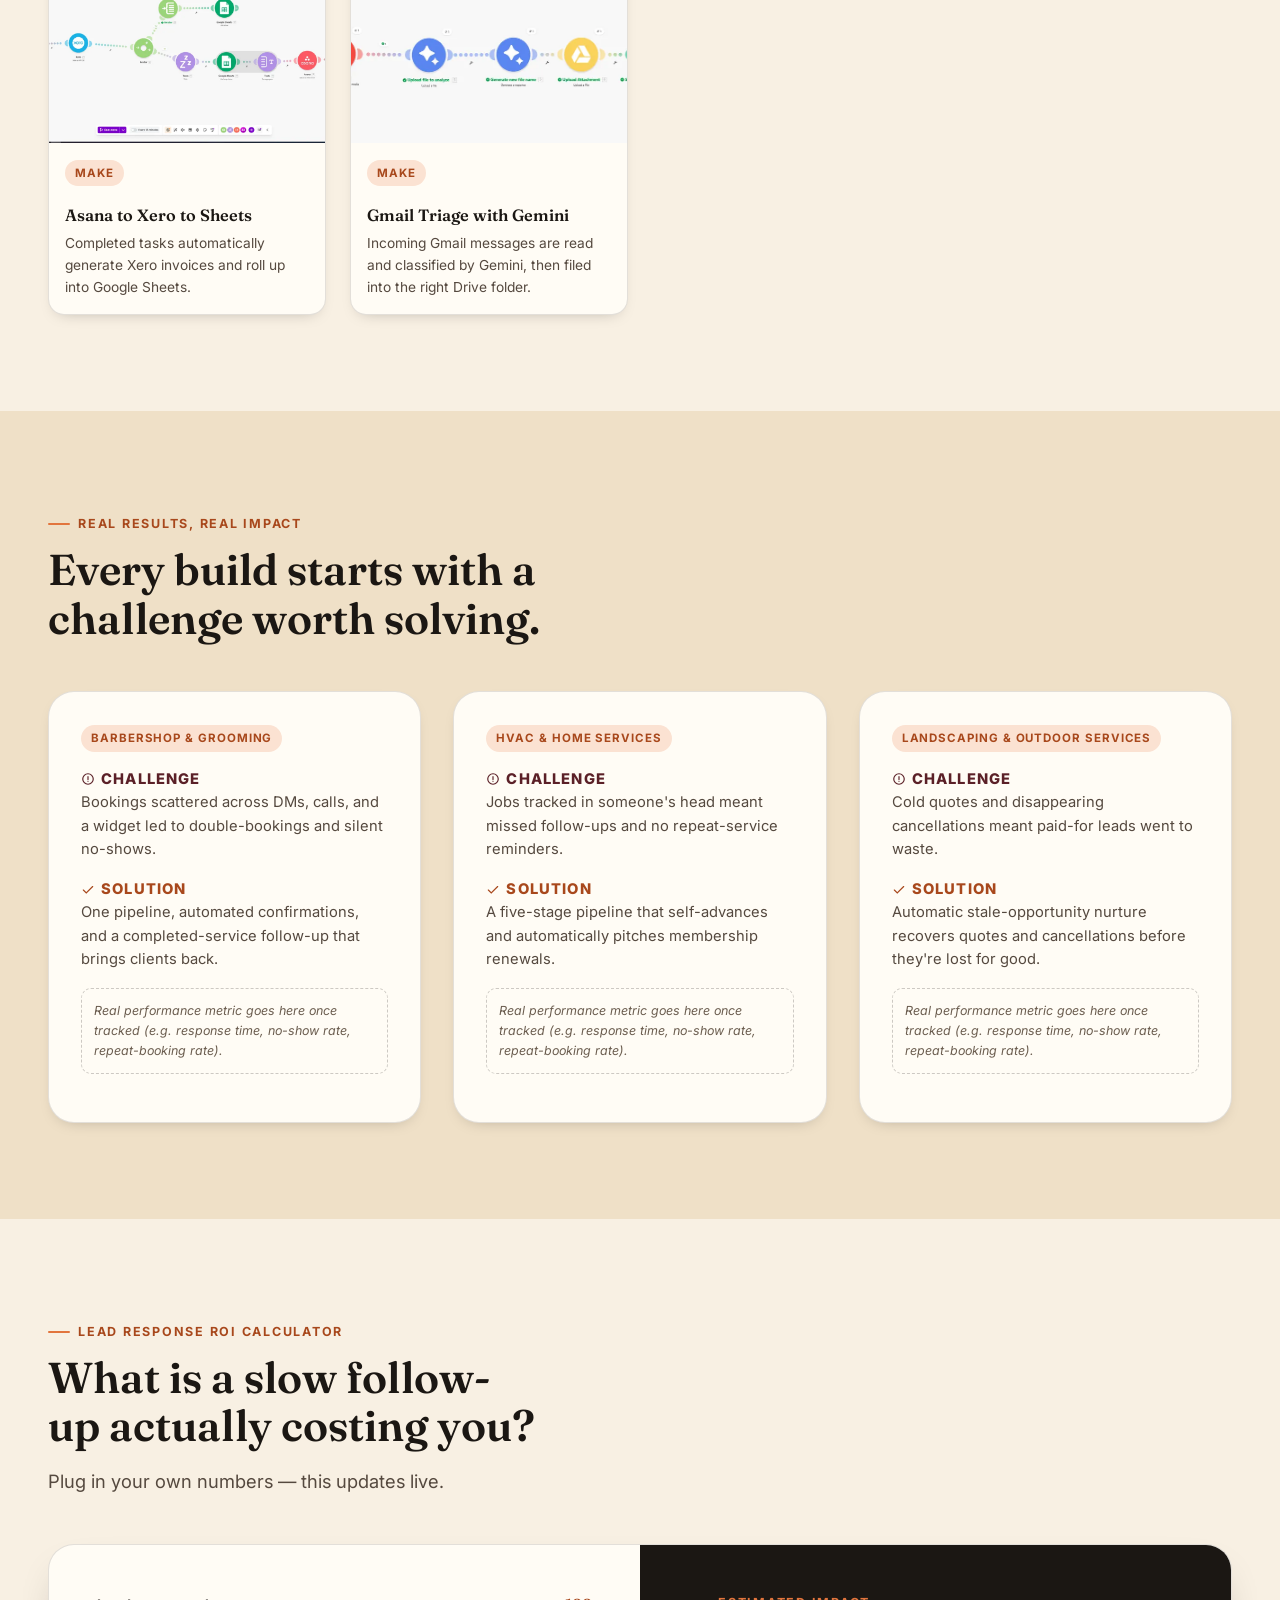
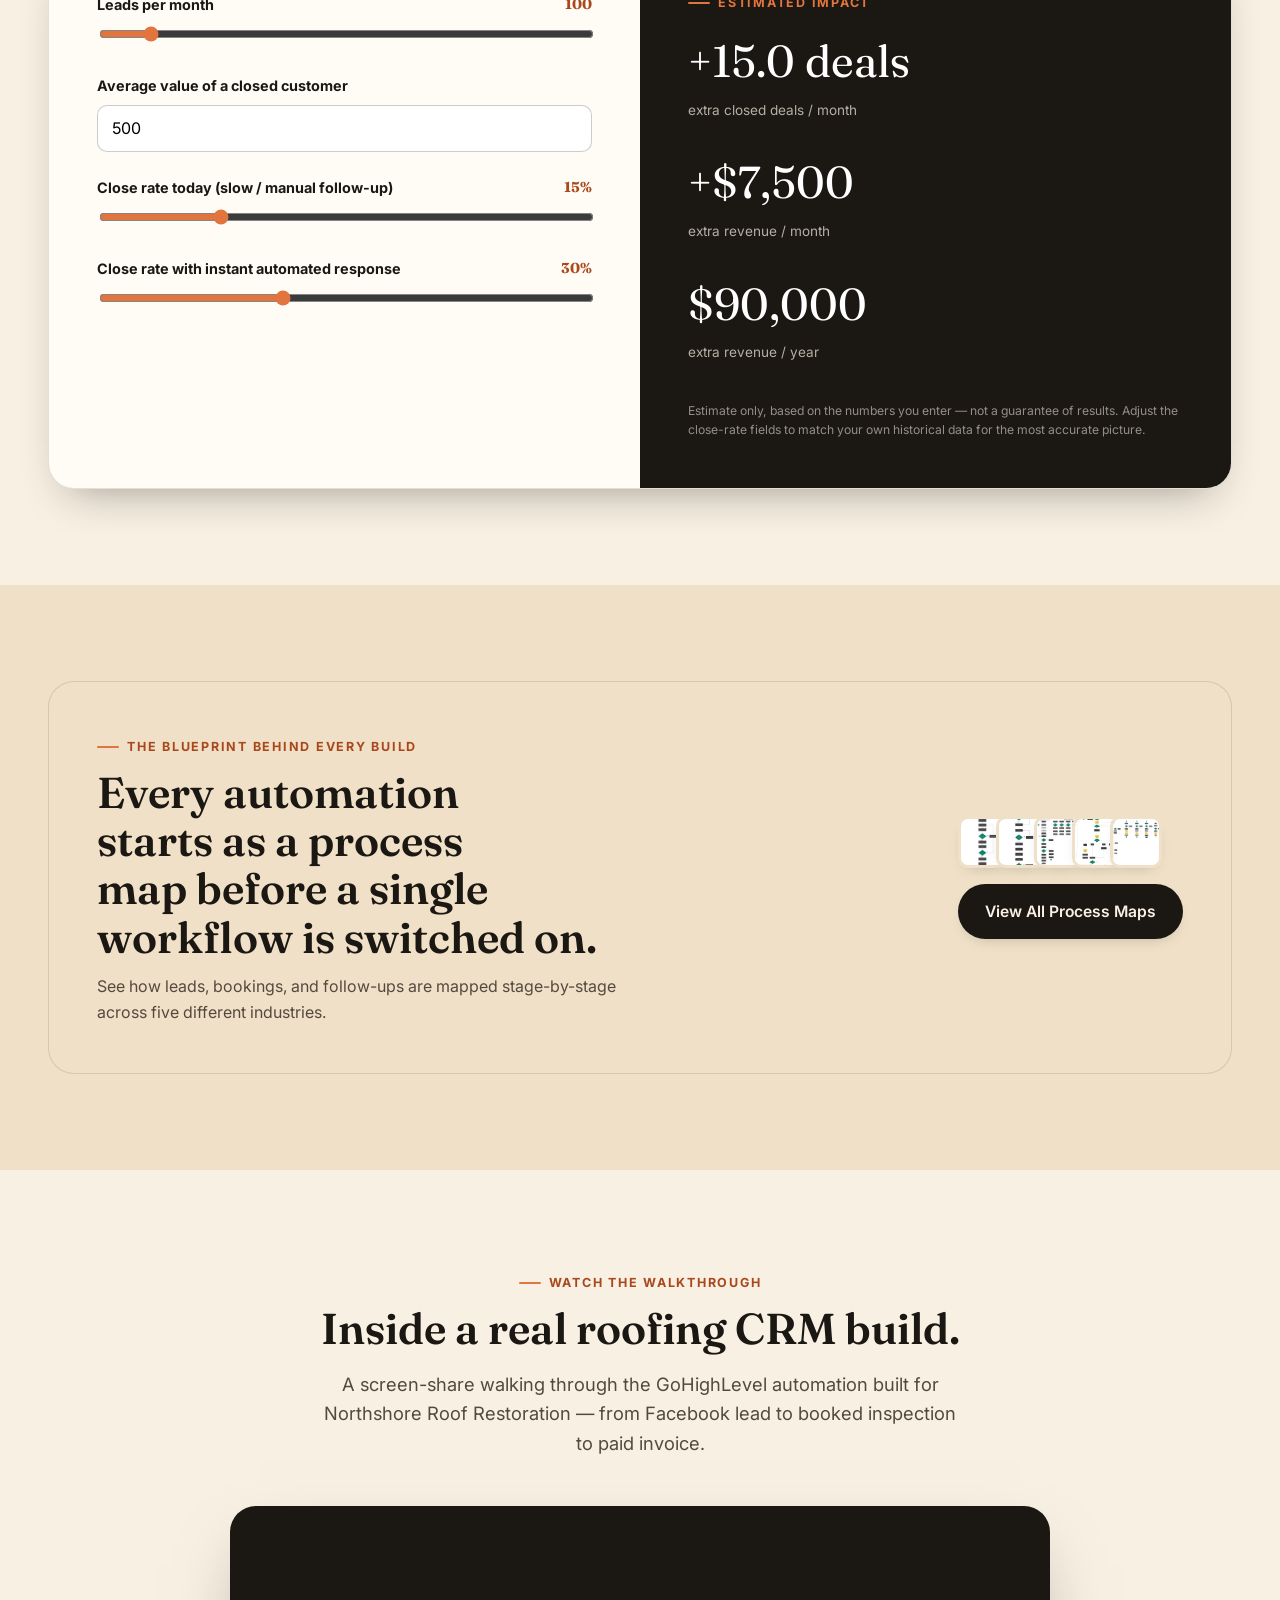
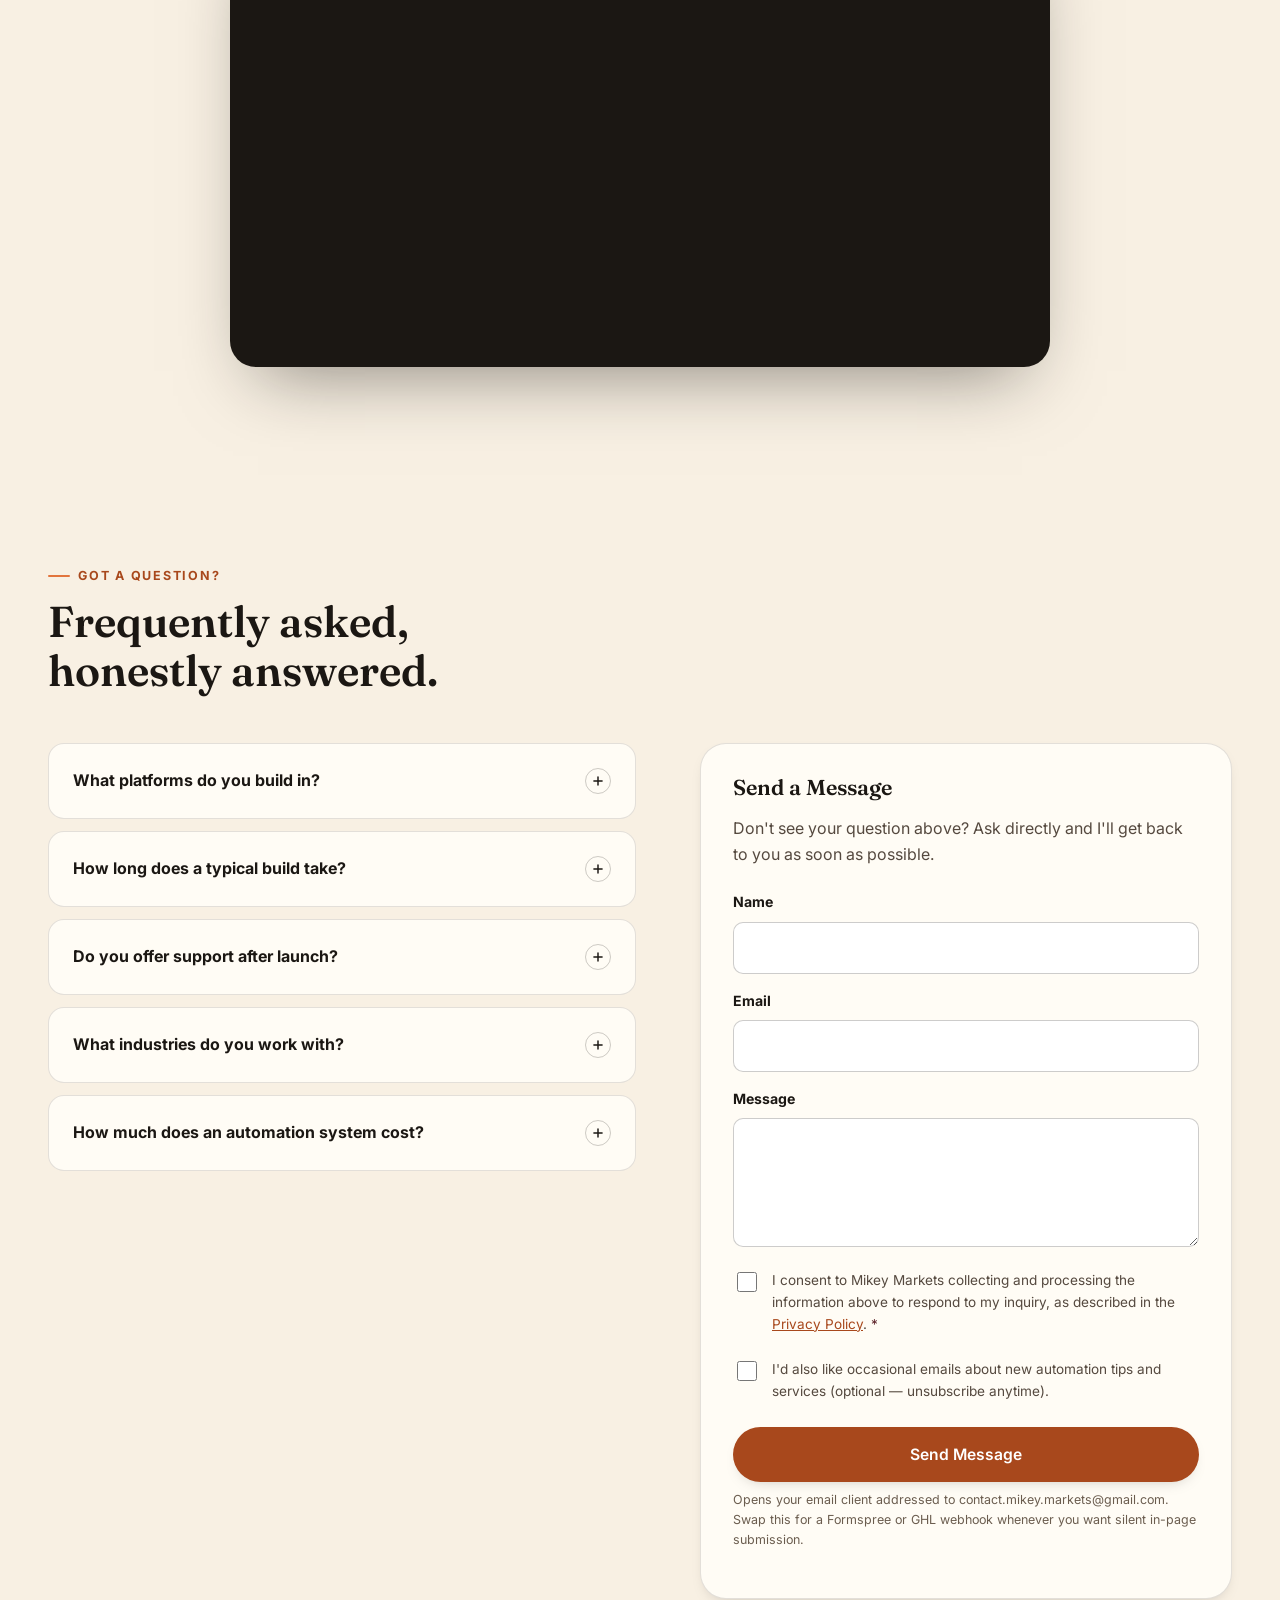
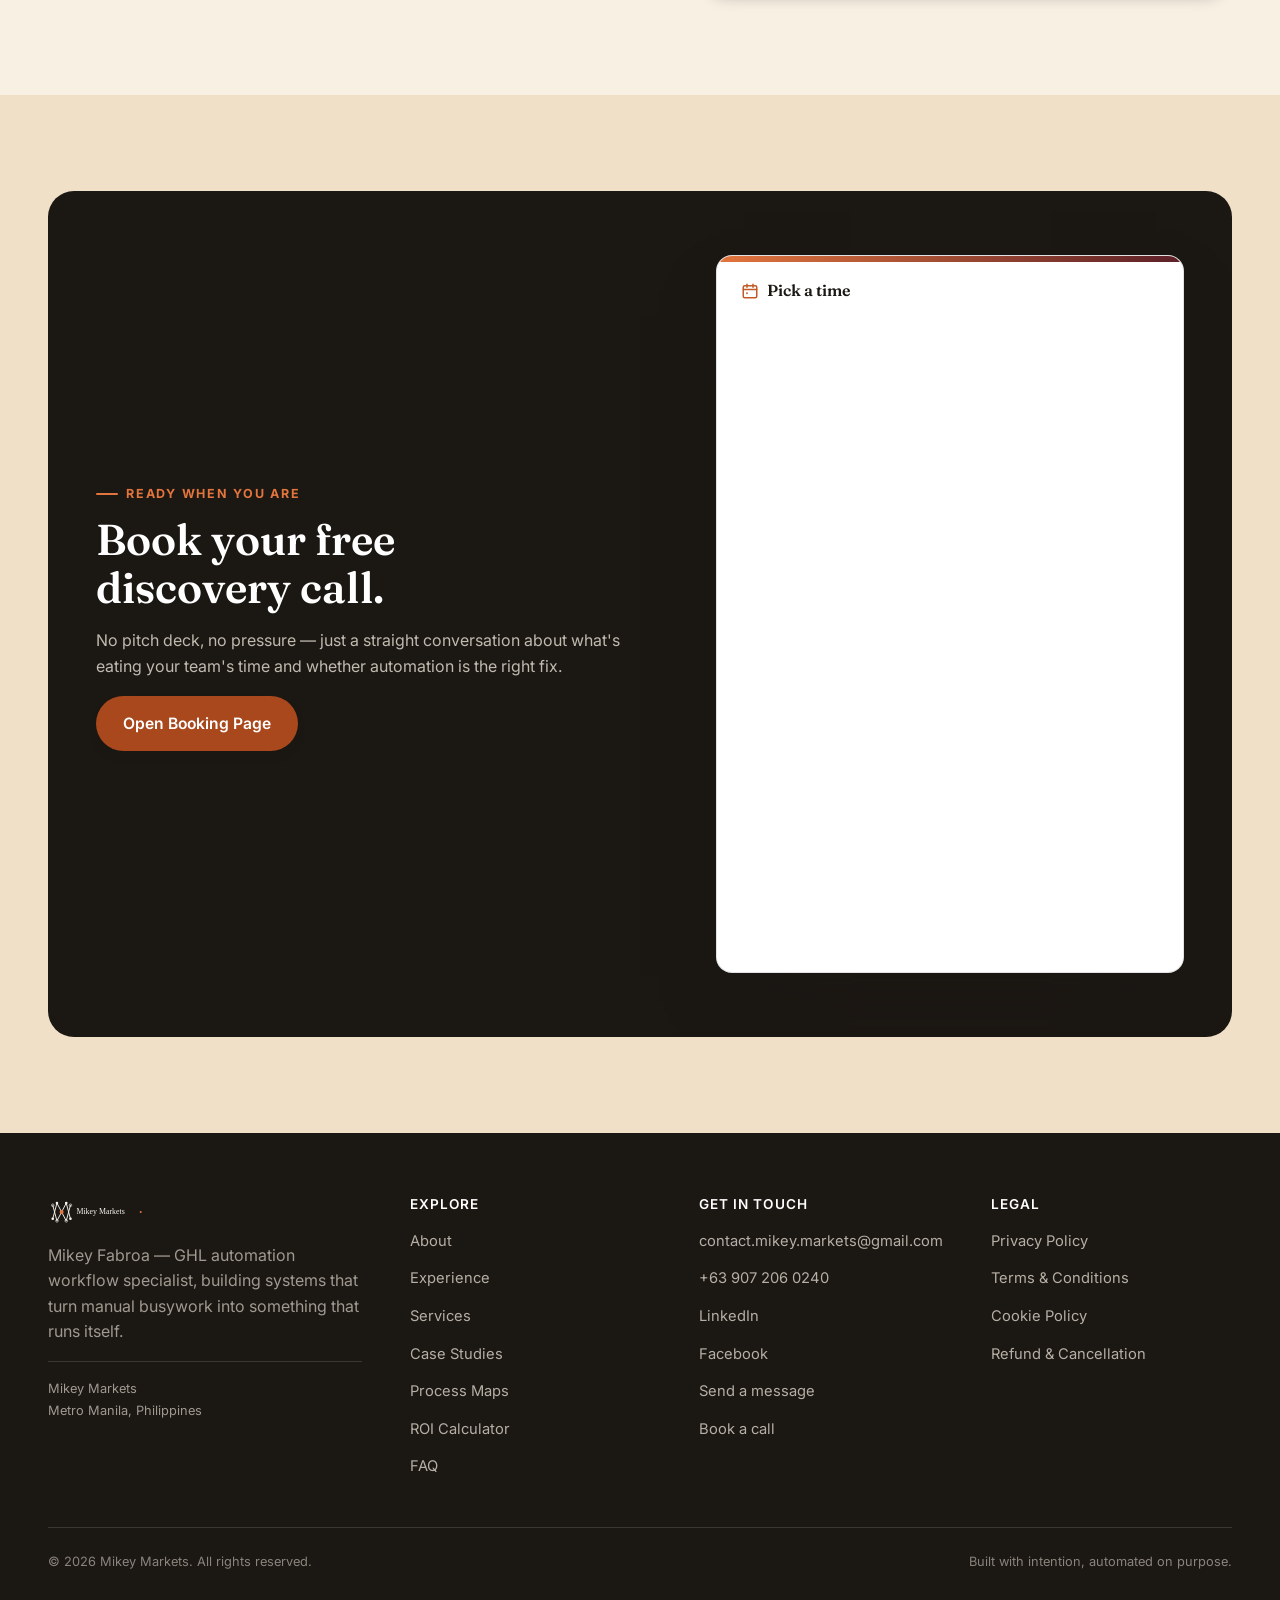
==== commit 475eec5e: "Add live website links to case study cards and modal Co-Authored-By: Claude Opus 5.5 <noreply@anthro" ====
--- a/index.html
+++ b/index.html
@@ -414,7 +414,7 @@
       <div class="section-head">
         <p class="eyebrow">Real Systems, Real Businesses</p>
         <h2>A curated look at recent client builds.</h2>
-        <p class="lede">Every card below is a real GoHighLevel pipeline in production. Click one to see the problem, the build, and the full process map.</p>
+        <p class="lede">Every card below is a real GoHighLevel pipeline in production. Click one to see the problem, the build, and the full process map, or visit the live website.</p>
       </div>
       <div class="case-grid" id="caseGrid"><!-- injected by JS --></div>
     </div>
@@ -731,6 +731,9 @@
     </div>
     <div class="modal-body">
       <p id="caseModalSubhead" class="lede" style="margin-top:var(--space-3);"></p>
+      <a id="caseModalLive" class="btn btn-primary" href="#" target="_blank" rel="noopener">Visit Live Website
+        <svg width="16" height="16" viewBox="0 0 24 24" fill="none" stroke="currentColor" stroke-width="2" stroke-linecap="round" stroke-linejoin="round" aria-hidden="true"><path d="M7 17L17 7M8 7h9v9"/></svg>
+      </a>
 
       <div class="modal-gallery-main">
         <img id="caseModalMainImg" src="" alt="">
--- a/css/styles.css
+++ b/css/styles.css
@@ -522,6 +522,16 @@
   width: 100%;
 }
 .case-card:hover{ transform: translateY(-6px); box-shadow: var(--shadow-md); }
+.case-card-open{
+  display: flex; flex-direction: column; flex: 1;
+  width: 100%; padding: 0; border: 0;
+  background: none; color: inherit; text-align: left; cursor: pointer;
+}
+.case-card-open:focus-visible{ outline-offset: -4px; } /* .case-card clips overflow — keep the ring inside it */
+.case-live-link{
+  margin: 0 var(--space-5) var(--space-5);
+  padding: 10px 20px; min-height: 40px; font-size: 0.88rem;
+}
 .case-thumb{ aspect-ratio: 16/10; overflow: hidden; background: var(--bg-alt); }
 .case-thumb img{ width: 100%; height: 100%; object-fit: cover; transition: transform .5s var(--ease-out); }
 .case-card:hover .case-thumb img{ transform: scale(1.05); }
